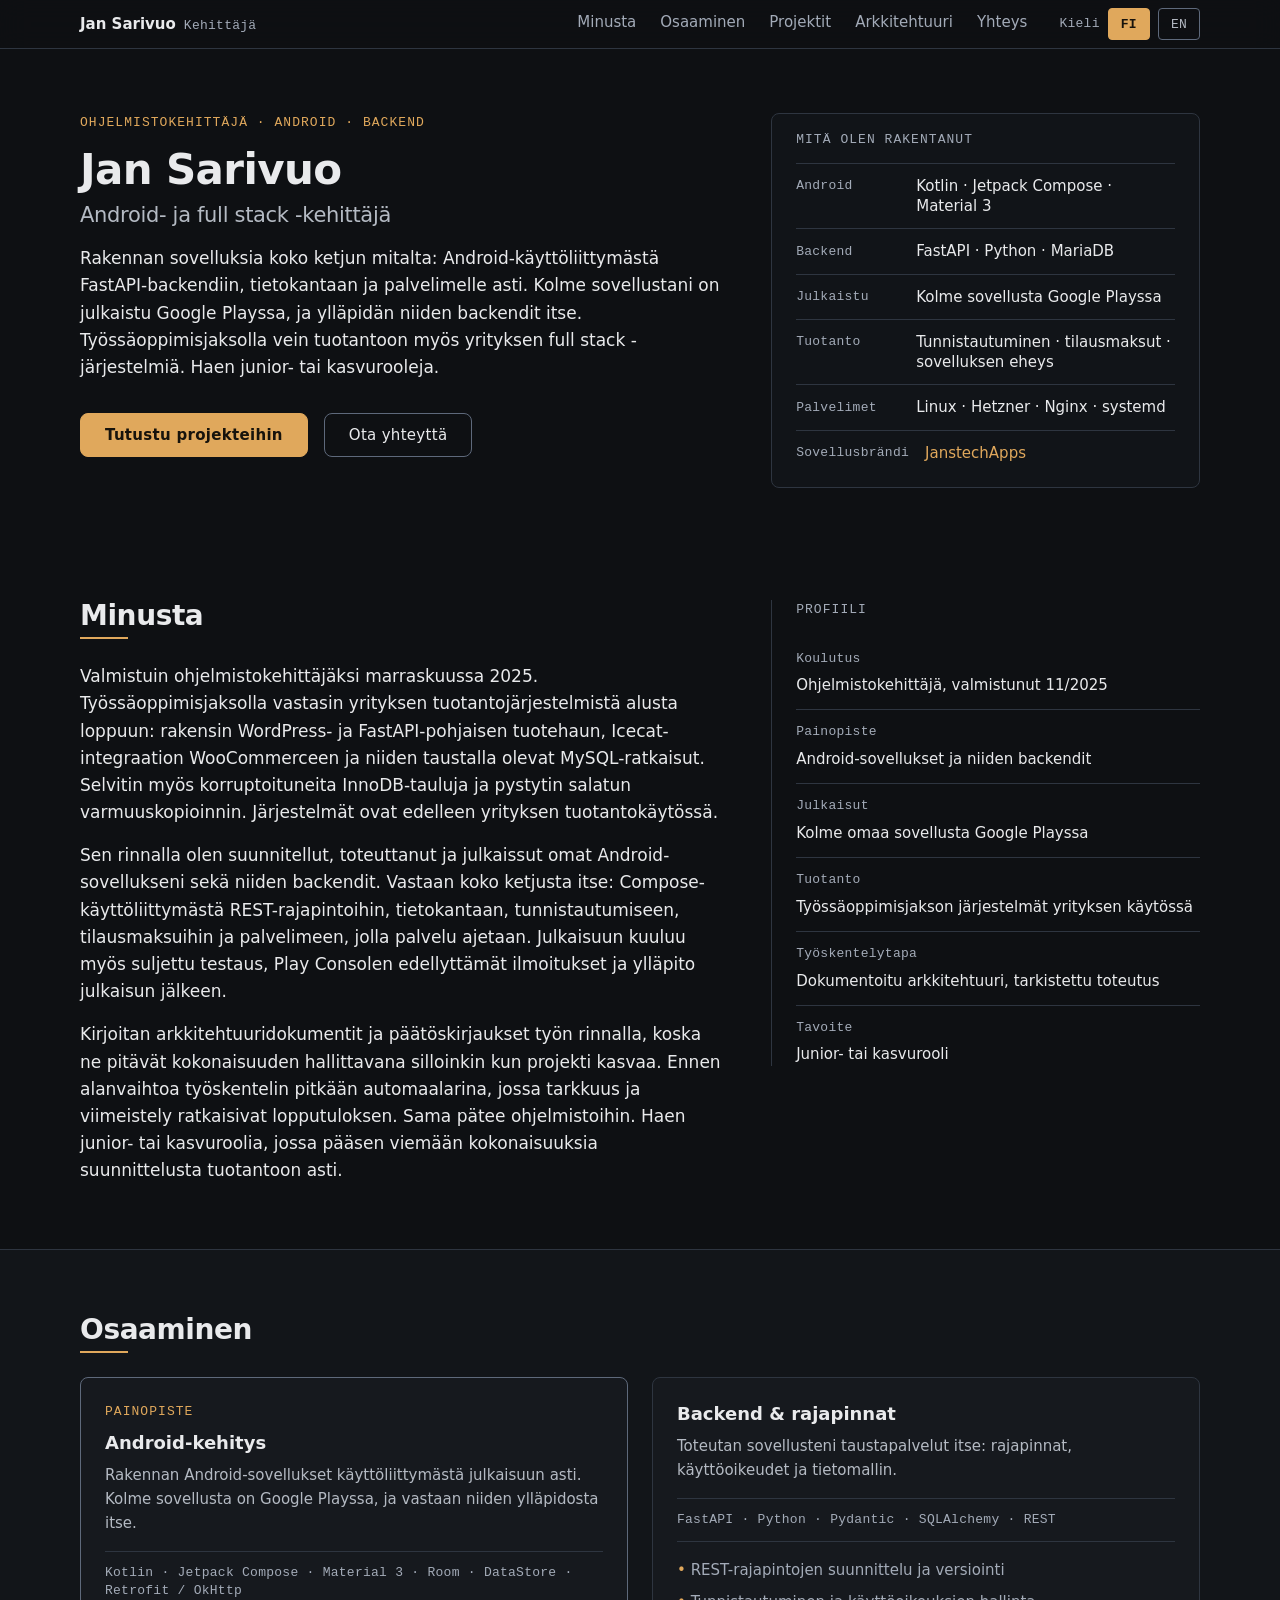
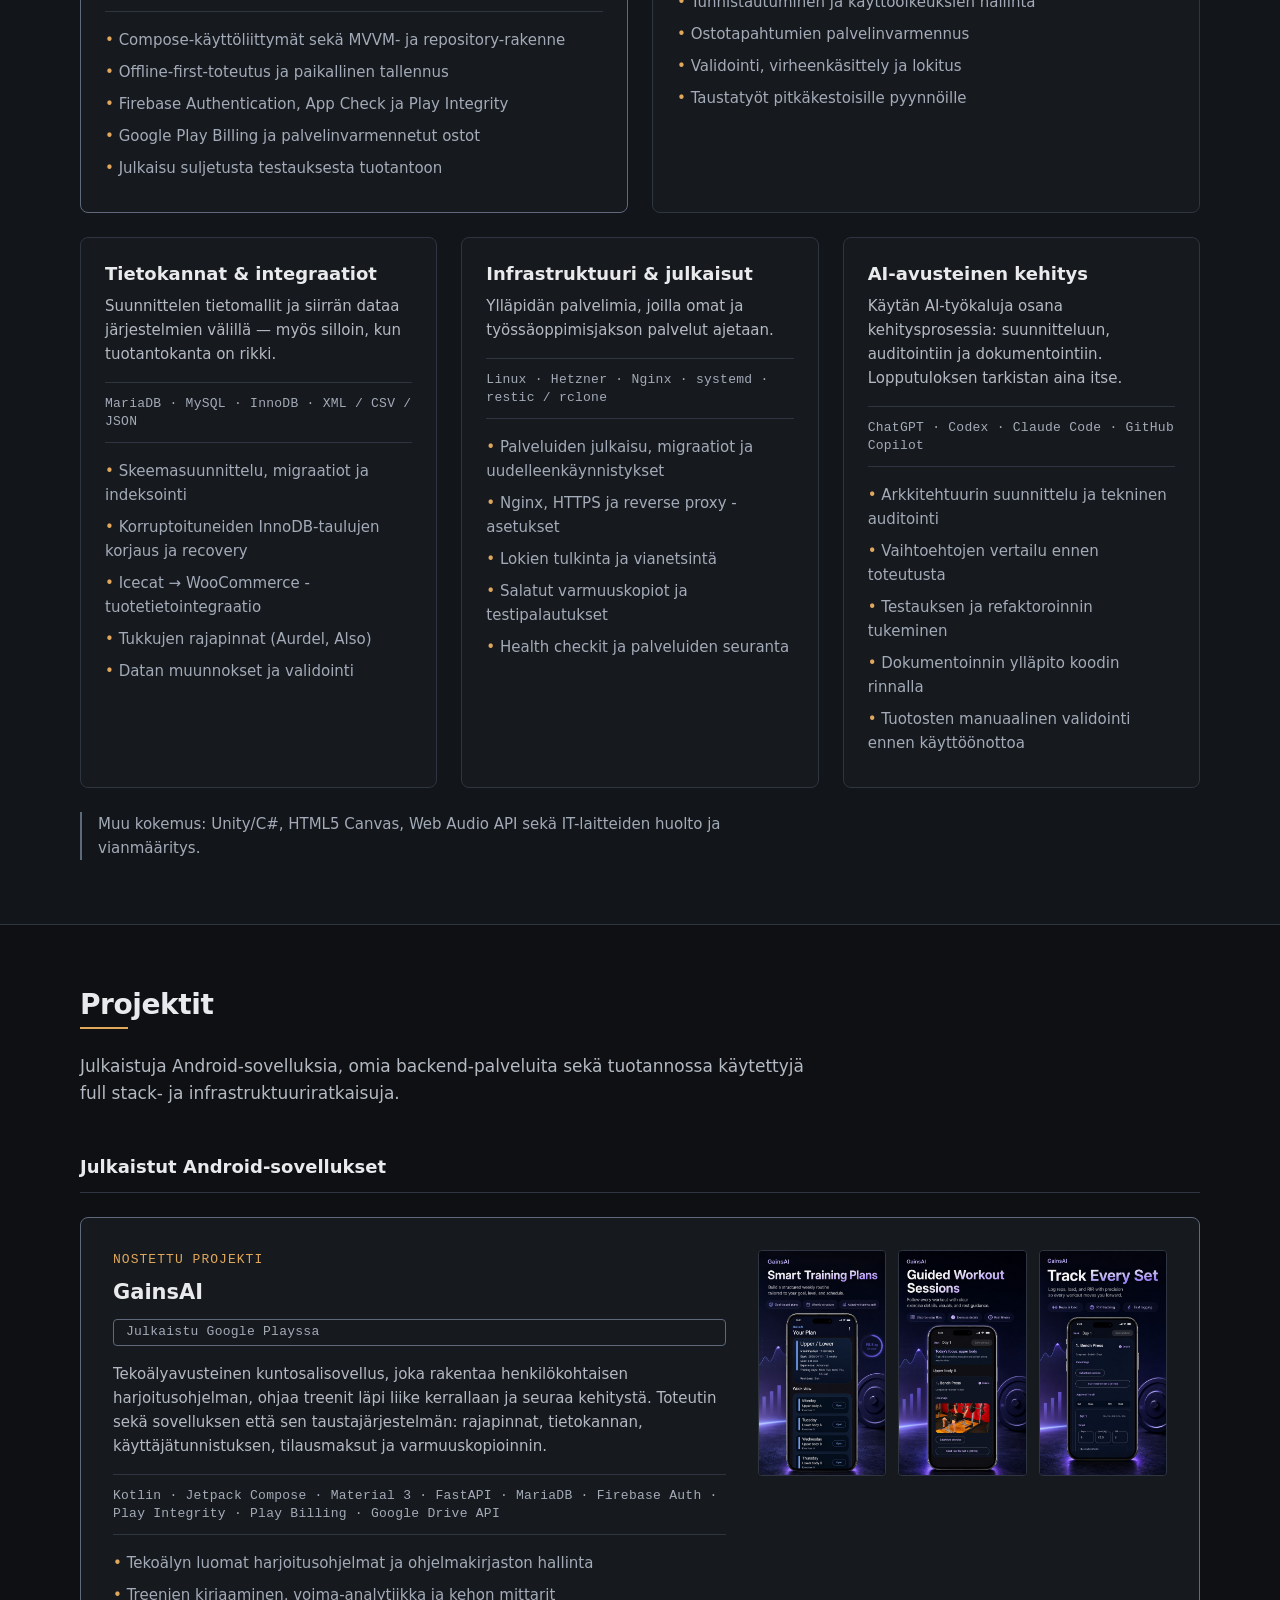
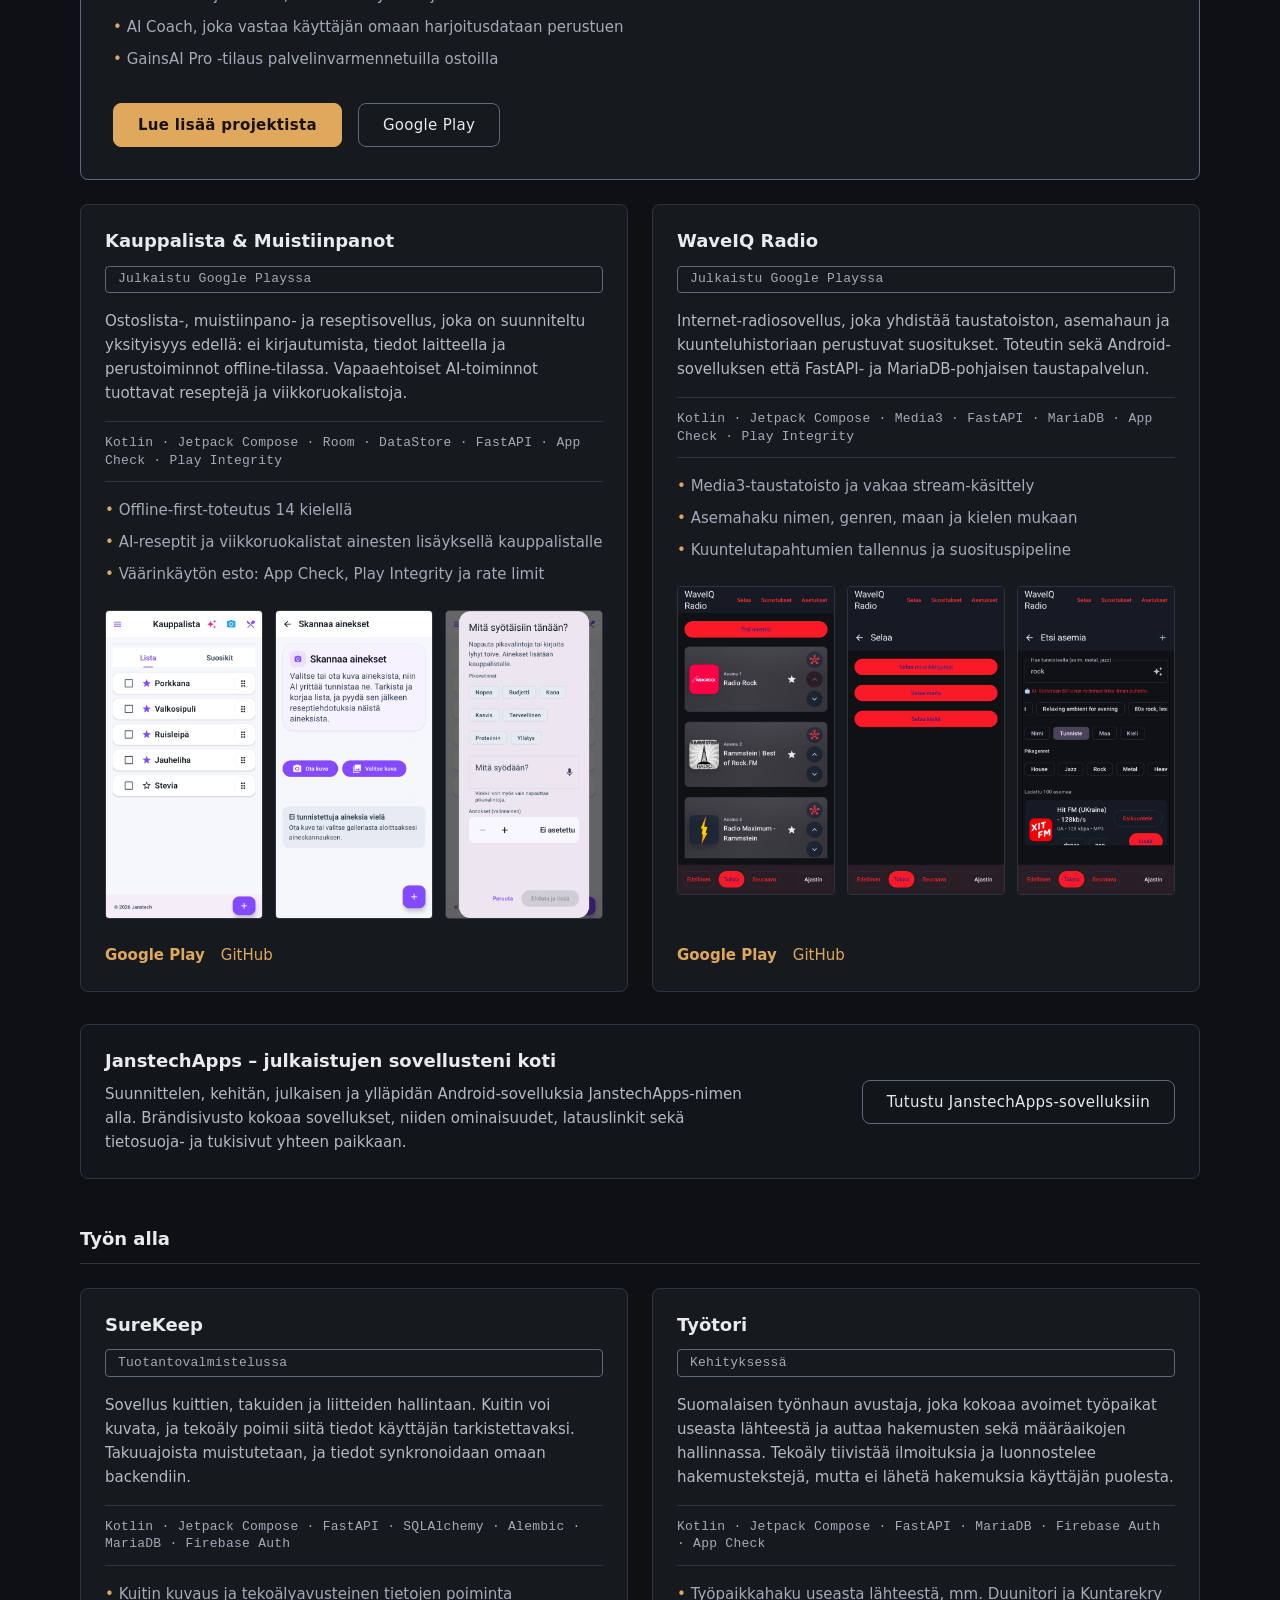
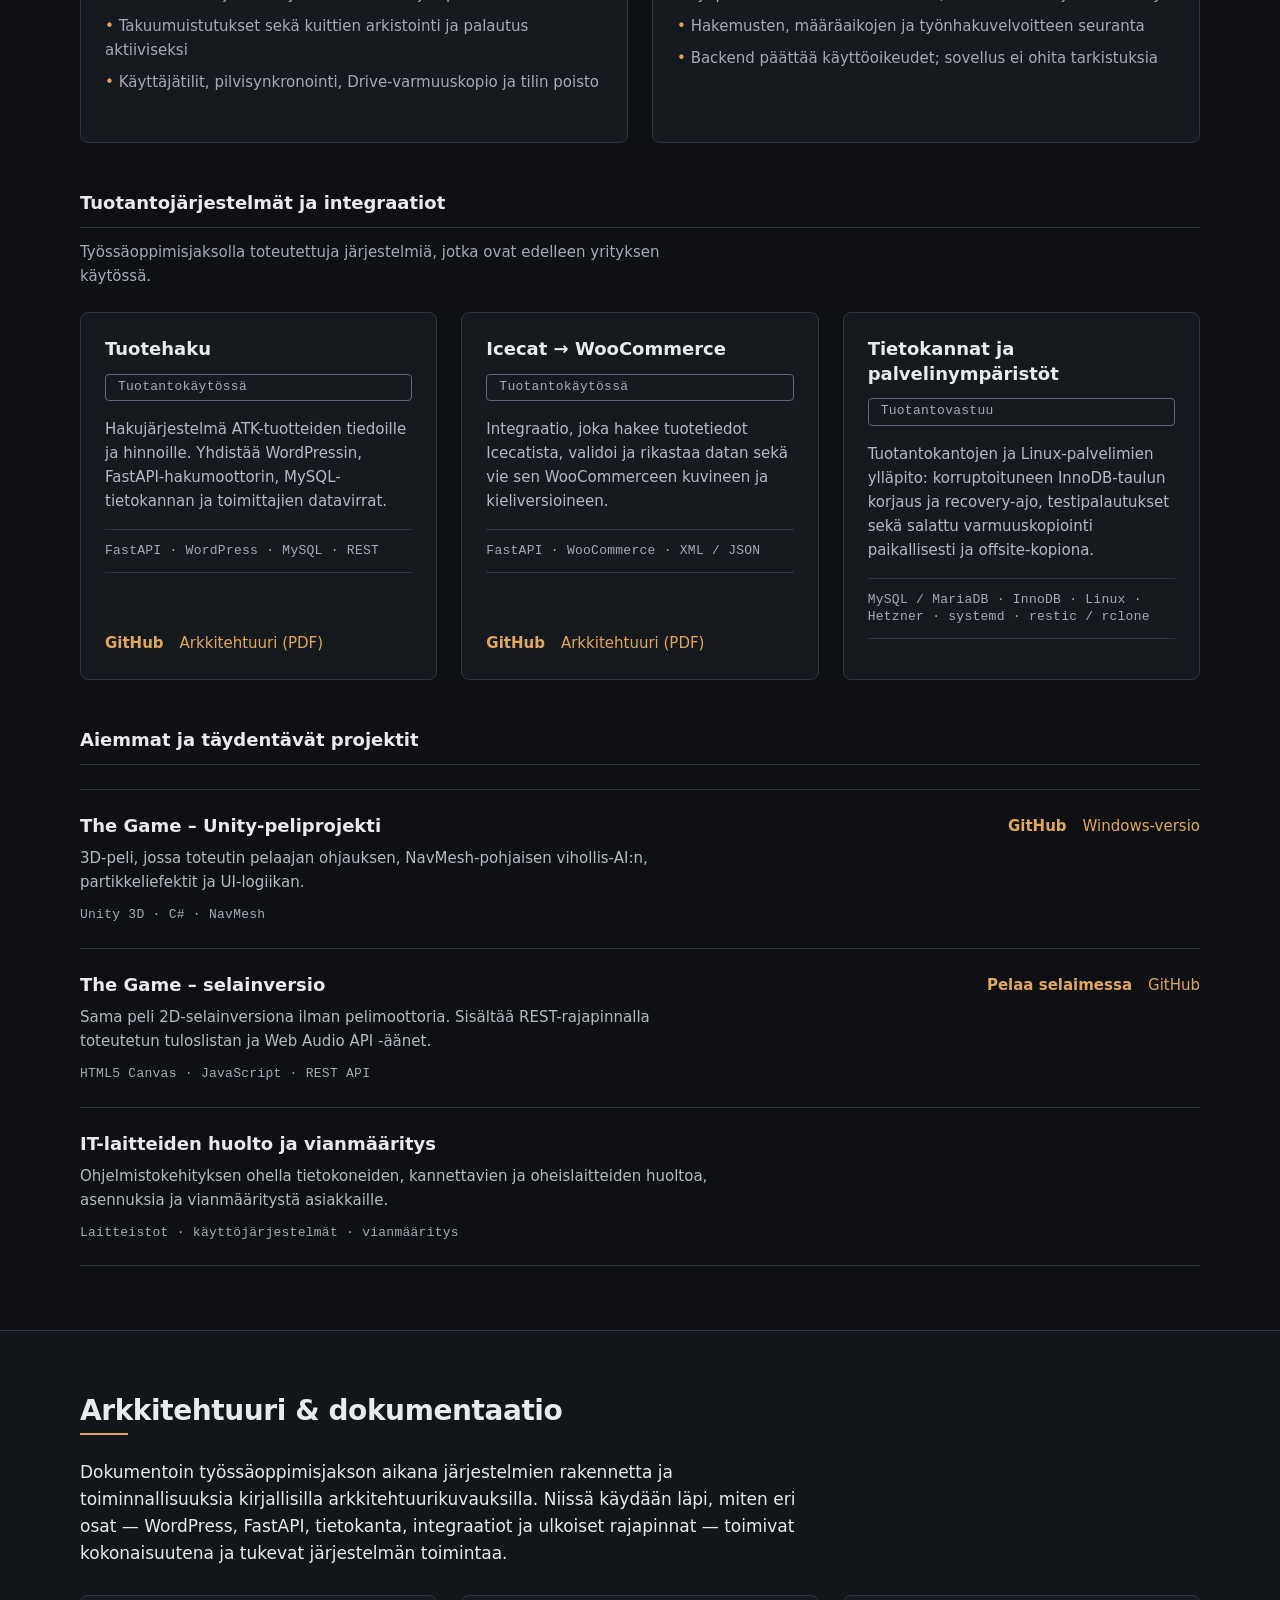
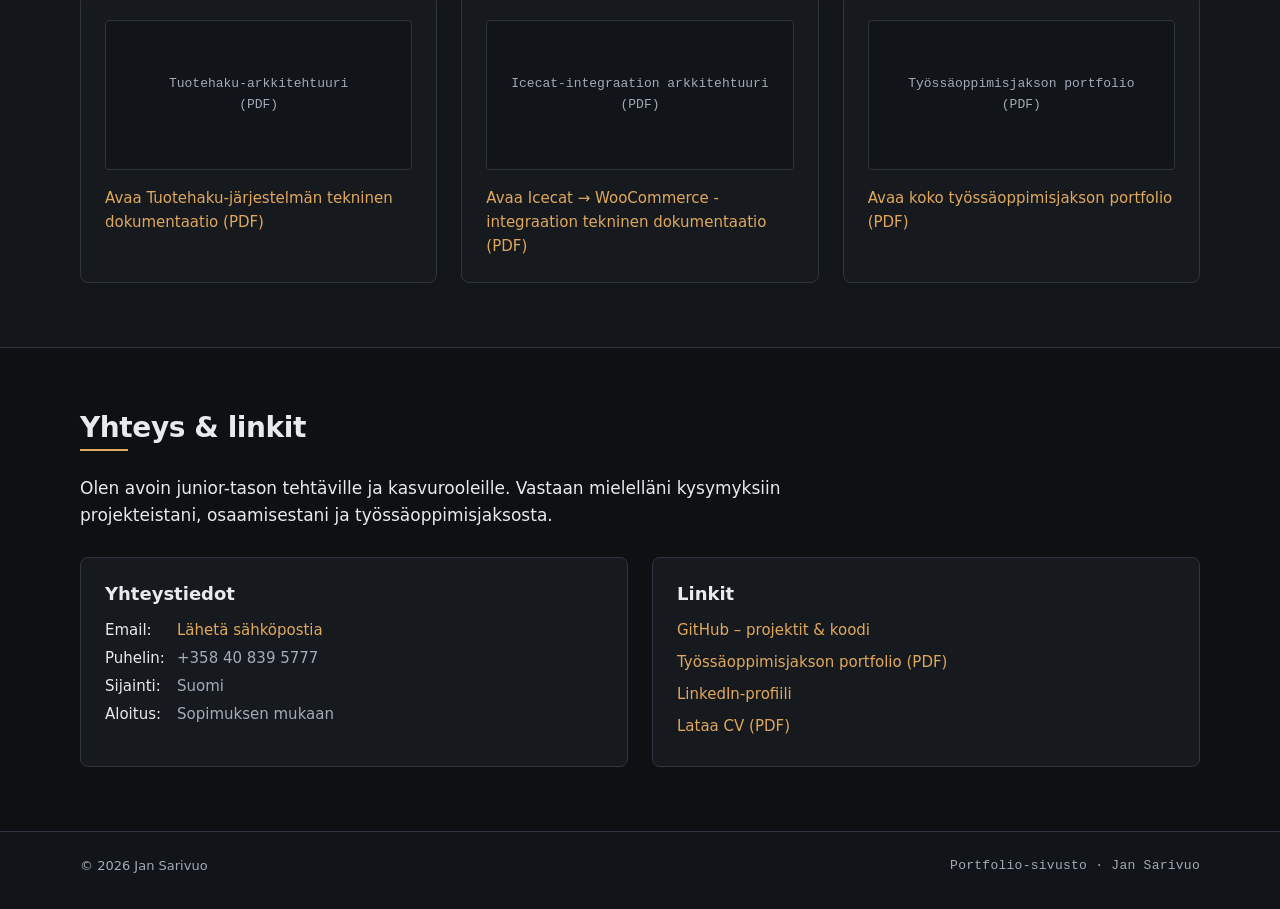
==== index.html @ e5aef28d "Group the projects section by release status and add a JanstechApps strip Phase 4 of the redesign pl" ====
<!DOCTYPE html>
<html lang="fi">
<head>
    <meta charset="UTF-8" />
    <title>Jan Sarivuo – Portfolio</title>
    <meta name="viewport" content="width=device-width, initial-scale=1" />

    <meta name="description" content="Jan Sarivuo – ohjelmistokehittäjä. Android-sovelluksia Kotlinilla ja Jetpack Composella, FastAPI- ja MariaDB-backendejä, integraatioita sekä Linux-tuotantoympäristöjen ylläpitoa. Kolme sovellusta julkaistu Google Playssa.">
    <meta name="robots" content="index,follow" />

    <link rel="canonical" href="https://janstech.github.io/">

    <meta property="og:title" content="Jan Sarivuo – Portfolio">
    <meta property="og:description" content="Ohjelmistokehittäjä, joka rakentaa sovellukset kokonaisuutena: Android-käyttöliittymä, FastAPI-backend, tietokanta ja tuotantopalvelin. Kolme sovellusta julkaistu Google Playssa.">
    <meta property="og:type" content="website">
    <meta property="og:url" content="https://janstech.github.io/">
    <meta property="og:image" content="https://janstech.github.io/images/favicon.png">
    <meta property="og:locale" content="fi_FI">
    <meta property="og:locale:alternate" content="en_US">

    <meta name="twitter:card" content="summary">
    <meta name="twitter:title" content="Jan Sarivuo – Portfolio">
    <meta name="twitter:description" content="Ohjelmistokehittäjä: Android, FastAPI-backendit, tietokannat ja Linux-tuotantoympäristöt. Kolme sovellusta julkaistu Google Playssa.">
    <meta name="twitter:image" content="https://janstech.github.io/images/favicon.png">

    <link rel="stylesheet" href="css/style.css" />
    <link rel="icon" type="image/png" sizes="16x16" href="images/favicon-16x16.png">
    <link rel="icon" type="image/png" sizes="32x32" href="images/favicon-32x32.png">
    <link rel="icon" type="image/png" sizes="48x48" href="images/favicon-48x48.png">
    <link rel="apple-touch-icon" href="images/apple-touch-icon.png">
    <link rel="manifest" href="manifest.json">

</head>

<body>
<a class="skip-link" href="#main" data-i18n="skip_link">Siirry pääsisältöön</a>

<header class="site-header">
    <div class="container header-inner">
        <a class="logo" href="#top">
            <span class="logo-name">Jan Sarivuo</span>
            <span class="logo-role" data-i18n="logo_role">Kehittäjä</span>
        </a>

        <nav class="nav" data-i18n-aria="nav_aria" aria-label="Sivuston päänavigaatio">
            <a href="#about" data-i18n="nav_about">Minusta</a>
            <a href="#skills" data-i18n="nav_skills">Osaaminen</a>
            <a href="#projects" data-i18n="nav_projects">Projektit</a>
            <a href="#architecture" data-i18n="nav_architecture">Arkkitehtuuri</a>
            <a href="#contact" data-i18n="nav_contact">Yhteys</a>
        </nav>

        <div class="lang-switch">
            <span class="lang-label" data-i18n="lang_label">Kieli</span>
            <button id="btnFi" type="button">FI</button>
            <button id="btnEn" type="button">EN</button>
        </div>
    </div>
</header>

<main id="main" tabindex="-1">
    <section class="hero" id="top">
        <div class="container hero-inner">
            <div class="hero-main">
                <p class="hero-label" data-i18n="hero_label">Ohjelmistokehittäjä · Android · Backend</p>
                <h1>Jan Sarivuo</h1>
                <h2 class="hero-subtitle" data-i18n="hero_subtitle">Android- ja full stack -kehittäjä</h2>
                <p class="hero-text" data-i18n="hero_text">
                    Rakennan sovelluksia koko ketjun mitalta: Android-käyttöliittymästä FastAPI-backendiin, tietokantaan ja palvelimelle asti. Kolme sovellustani on julkaistu Google Playssa, ja ylläpidän niiden backendit itse. Työssäoppimisjaksolla vein tuotantoon myös yrityksen full stack -järjestelmiä. Haen junior- tai kasvurooleja.
                </p>
                <div class="hero-actions">
                    <a href="#projects" class="btn-primary" data-i18n="hero_cta_projects">Tutustu projekteihin</a>
                    <a href="#contact" class="btn-ghost" data-i18n="hero_cta_contact">Ota yhteyttä</a>
                </div>
            </div>
            <aside class="spec" data-i18n-aria="spec_aria" aria-label="Yhteenveto osaamisesta">
                <p class="spec-title" data-i18n="spec_title">Mitä olen rakentanut</p>
                <dl class="spec-list">
                    <div class="spec-row">
                        <dt data-i18n="spec_android_label">Android</dt>
                        <dd data-i18n="spec_android_value">Kotlin · Jetpack Compose · Material 3</dd>
                    </div>
                    <div class="spec-row">
                        <dt data-i18n="spec_backend_label">Backend</dt>
                        <dd data-i18n="spec_backend_value">FastAPI · Python · MariaDB</dd>
                    </div>
                    <div class="spec-row">
                        <dt data-i18n="spec_released_label">Julkaistu</dt>
                        <dd data-i18n="spec_released_value">Kolme sovellusta Google Playssa</dd>
                    </div>
                    <div class="spec-row">
                        <dt data-i18n="spec_production_label">Tuotanto</dt>
                        <dd data-i18n="spec_production_value">Tunnistautuminen · tilausmaksut · sovelluksen eheys</dd>
                    </div>
                    <div class="spec-row">
                        <dt data-i18n="spec_infra_label">Palvelimet</dt>
                        <dd data-i18n="spec_infra_value">Linux · Hetzner · Nginx · systemd</dd>
                    </div>
                    <div class="spec-row">
                        <dt data-i18n="spec_brand_label">Sovellusbrändi</dt>
                        <dd><a href="https://janstechapps.com/" target="_blank" rel="noopener noreferrer">JanstechApps</a></dd>
                    </div>
                </dl>
            </aside>
        </div>
    </section>

    <section id="about" class="section">
        <div class="container about-layout">
            <div class="about-main">
                <h2 class="section-title" data-i18n="about_title">Minusta</h2>
                <p data-i18n="about_p1">
                    Valmistuin ohjelmistokehittäjäksi marraskuussa 2025. Työssäoppimisjaksolla vastasin yrityksen tuotantojärjestelmistä alusta loppuun: rakensin WordPress- ja FastAPI-pohjaisen tuotehaun, Icecat-integraation WooCommerceen ja niiden taustalla olevat MySQL-ratkaisut. Selvitin myös korruptoituneita InnoDB-tauluja ja pystytin salatun varmuuskopioinnin. Järjestelmät ovat edelleen yrityksen tuotantokäytössä.
                </p>
                <p data-i18n="about_p2">
                    Sen rinnalla olen suunnitellut, toteuttanut ja julkaissut omat Android-sovellukseni sekä niiden backendit. Vastaan koko ketjusta itse: Compose-käyttöliittymästä REST-rajapintoihin, tietokantaan, tunnistautumiseen, tilausmaksuihin ja palvelimeen, jolla palvelu ajetaan. Julkaisuun kuuluu myös suljettu testaus, Play Consolen edellyttämät ilmoitukset ja ylläpito julkaisun jälkeen.
                </p>
                <p data-i18n="about_p3">
                    Kirjoitan arkkitehtuuridokumentit ja päätöskirjaukset työn rinnalla, koska ne pitävät kokonaisuuden hallittavana silloinkin kun projekti kasvaa. Ennen alanvaihtoa työskentelin pitkään automaalarina, jossa tarkkuus ja viimeistely ratkaisivat lopputuloksen. Sama pätee ohjelmistoihin. Haen junior- tai kasvuroolia, jossa pääsen viemään kokonaisuuksia suunnittelusta tuotantoon asti.
                </p>
            </div>

            <aside class="profile-facts" data-i18n-aria="profile_aria" aria-label="Ammatillinen profiili">
                <p class="profile-facts-title" data-i18n="profile_title">Profiili</p>
                <dl>
                    <div class="profile-row">
                        <dt data-i18n="prof_edu_label">Koulutus</dt>
                        <dd data-i18n="prof_edu_value">Ohjelmistokehittäjä, valmistunut 11/2025</dd>
                    </div>
                    <div class="profile-row">
                        <dt data-i18n="prof_focus_label">Painopiste</dt>
                        <dd data-i18n="prof_focus_value">Android-sovellukset ja niiden backendit</dd>
                    </div>
                    <div class="profile-row">
                        <dt data-i18n="prof_releases_label">Julkaisut</dt>
                        <dd data-i18n="prof_releases_value">Kolme omaa sovellusta Google Playssa</dd>
                    </div>
                    <div class="profile-row">
                        <dt data-i18n="prof_production_label">Tuotanto</dt>
                        <dd data-i18n="prof_production_value">Työssäoppimisjakson järjestelmät yrityksen käytössä</dd>
                    </div>
                    <div class="profile-row">
                        <dt data-i18n="prof_style_label">Työskentelytapa</dt>
                        <dd data-i18n="prof_style_value">Dokumentoitu arkkitehtuuri, tarkistettu toteutus</dd>
                    </div>
                    <div class="profile-row">
                        <dt data-i18n="prof_goal_label">Tavoite</dt>
                        <dd data-i18n="prof_goal_value">Junior- tai kasvurooli</dd>
                    </div>
                </dl>
            </aside>
        </div>
    </section>

    <section id="skills" class="section section-alt">
        <div class="container">
            <h2 class="section-title" data-i18n="skills_title">Osaaminen</h2>

            <div class="capability-grid">
                <article class="capability capability--primary">
                    <p class="capability-eyebrow" data-i18n="cap_android_eyebrow">Painopiste</p>
                    <h3 data-i18n="cap_android_title">Android-kehitys</h3>
                    <p class="capability-summary" data-i18n="cap_android_summary">Rakennan Android-sovellukset käyttöliittymästä julkaisuun asti. Kolme sovellusta on Google Playssa, ja vastaan niiden ylläpidosta itse.</p>
                    <p class="capability-tech" data-i18n="cap_android_tech">Kotlin · Jetpack Compose · Material 3 · Room · DataStore · Retrofit / OkHttp</p>
                    <ul>
                        <li data-i18n="cap_android_1">Compose-käyttöliittymät sekä MVVM- ja repository-rakenne</li>
                        <li data-i18n="cap_android_2">Offline-first-toteutus ja paikallinen tallennus</li>
                        <li data-i18n="cap_android_3">Firebase Authentication, App Check ja Play Integrity</li>
                        <li data-i18n="cap_android_4">Google Play Billing ja palvelinvarmennetut ostot</li>
                        <li data-i18n="cap_android_5">Julkaisu suljetusta testauksesta tuotantoon</li>
                    </ul>
                </article>

                <article class="capability capability--wide">
                    <h3 data-i18n="cap_backend_title">Backend &amp; rajapinnat</h3>
                    <p class="capability-summary" data-i18n="cap_backend_summary">Toteutan sovellusteni taustapalvelut itse: rajapinnat, käyttöoikeudet ja tietomallin.</p>
                    <p class="capability-tech" data-i18n="cap_backend_tech">FastAPI · Python · Pydantic · SQLAlchemy · REST</p>
                    <ul>
                        <li data-i18n="cap_backend_1">REST-rajapintojen suunnittelu ja versiointi</li>
                        <li data-i18n="cap_backend_2">Tunnistautuminen ja käyttöoikeuksien hallinta</li>
                        <li data-i18n="cap_backend_3">Ostotapahtumien palvelinvarmennus</li>
                        <li data-i18n="cap_backend_4">Validointi, virheenkäsittely ja lokitus</li>
                        <li data-i18n="cap_backend_5">Taustatyöt pitkäkestoisille pyynnöille</li>
                    </ul>
                </article>

                <article class="capability">
                    <h3 data-i18n="cap_data_title">Tietokannat &amp; integraatiot</h3>
                    <p class="capability-summary" data-i18n="cap_data_summary">Suunnittelen tietomallit ja siirrän dataa järjestelmien välillä — myös silloin, kun tuotantokanta on rikki.</p>
                    <p class="capability-tech" data-i18n="cap_data_tech">MariaDB · MySQL · InnoDB · XML / CSV / JSON</p>
                    <ul>
                        <li data-i18n="cap_data_1">Skeemasuunnittelu, migraatiot ja indeksointi</li>
                        <li data-i18n="cap_data_2">Korruptoituneiden InnoDB-taulujen korjaus ja recovery</li>
                        <li data-i18n="cap_data_3">Icecat → WooCommerce -tuotetietointegraatio</li>
                        <li data-i18n="cap_data_4">Tukkujen rajapinnat (Aurdel, Also)</li>
                        <li data-i18n="cap_data_5">Datan muunnokset ja validointi</li>
                    </ul>
                </article>

                <article class="capability">
                    <h3 data-i18n="cap_infra_title">Infrastruktuuri &amp; julkaisut</h3>
                    <p class="capability-summary" data-i18n="cap_infra_summary">Ylläpidän palvelimia, joilla omat ja työssäoppimisjakson palvelut ajetaan.</p>
                    <p class="capability-tech" data-i18n="cap_infra_tech">Linux · Hetzner · Nginx · systemd · restic / rclone</p>
                    <ul>
                        <li data-i18n="cap_infra_1">Palveluiden julkaisu, migraatiot ja uudelleenkäynnistykset</li>
                        <li data-i18n="cap_infra_2">Nginx, HTTPS ja reverse proxy -asetukset</li>
                        <li data-i18n="cap_infra_3">Lokien tulkinta ja vianetsintä</li>
                        <li data-i18n="cap_infra_4">Salatut varmuuskopiot ja testipalautukset</li>
                        <li data-i18n="cap_infra_5">Health checkit ja palveluiden seuranta</li>
                    </ul>
                </article>

                <article class="capability">
                    <h3 data-i18n="cap_ai_title">AI-avusteinen kehitys</h3>
                    <p class="capability-summary" data-i18n="cap_ai_summary">Käytän AI-työkaluja osana kehitysprosessia: suunnitteluun, auditointiin ja dokumentointiin. Lopputuloksen tarkistan aina itse.</p>
                    <p class="capability-tech" data-i18n="cap_ai_tech">ChatGPT · Codex · Claude Code · GitHub Copilot</p>
                    <ul>
                        <li data-i18n="cap_ai_1">Arkkitehtuurin suunnittelu ja tekninen auditointi</li>
                        <li data-i18n="cap_ai_2">Vaihtoehtojen vertailu ennen toteutusta</li>
                        <li data-i18n="cap_ai_3">Testauksen ja refaktoroinnin tukeminen</li>
                        <li data-i18n="cap_ai_4">Dokumentoinnin ylläpito koodin rinnalla</li>
                        <li data-i18n="cap_ai_5">Tuotosten manuaalinen validointi ennen käyttöönottoa</li>
                    </ul>
                </article>
            </div>

            <p class="additional-experience" data-i18n="skills_additional">
                Muu kokemus: Unity/C#, HTML5 Canvas, Web Audio API sekä IT-laitteiden huolto ja vianmääritys.
            </p>
        </div>
    </section>

    <section id="projects" class="section">
        <div class="container">
            <h2 class="section-title" data-i18n="projects_title">Projektit</h2>
            <p class="section-intro" data-i18n="projects_intro">
                Julkaistuja Android-sovelluksia, omia backend-palveluita sekä tuotannossa käytettyjä full stack- ja infrastruktuuriratkaisuja.
</p>

            <section class="project-group" aria-labelledby="group-published">
                <h3 class="project-group-heading" id="group-published" data-i18n="group_published">Julkaistut Android-sovellukset</h3>

                <article class="project-feature">
                    <div class="project-feature-content">
                        <p class="project-eyebrow" data-i18n="feature_label">Nostettu projekti</p>
                        <h4 data-i18n="proj_gains_title">GainsAI</h4>
                        <p class="project-status" data-i18n="status_published">Julkaistu Google Playssa</p>
                        <p class="project-lead" data-i18n="proj_gains_desc">
                            Tekoälyavusteinen kuntosalisovellus, joka rakentaa henkilökohtaisen harjoitusohjelman, ohjaa treenit läpi liike kerrallaan ja seuraa kehitystä. Toteutin sekä sovelluksen että sen taustajärjestelmän: rajapinnat, tietokannan, käyttäjätunnistuksen, tilausmaksut ja varmuuskopioinnin.
</p>
                        <p class="project-tech" data-i18n="proj_gains_meta">
                            Kotlin · Jetpack Compose · Material 3 · FastAPI · MariaDB · Firebase Auth · Play Integrity · Play Billing · Google Drive API
</p>
                        <ul class="project-evidence">
                            <li data-i18n="proj_gains_1">Tekoälyn luomat harjoitusohjelmat ja ohjelmakirjaston hallinta</li>
                            <li data-i18n="proj_gains_2">Treenien kirjaaminen, voima-analytiikka ja kehon mittarit</li>
                            <li data-i18n="proj_gains_3">AI Coach, joka vastaa käyttäjän omaan harjoitusdataan perustuen</li>
                            <li data-i18n="proj_gains_4">GainsAI Pro -tilaus palvelinvarmennetuilla ostoilla</li>
                        </ul>
                        <div class="project-actions">
                            <a class="btn-primary" href="gainsai/" data-i18n="proj_gains_link_page">Lue lisää projektista</a>
                            <a class="btn-ghost" href="https://play.google.com/store/apps/details?id=com.janstech.gainsai" target="_blank" rel="noopener noreferrer" data-i18n="proj_gains_link_play">Google Play</a>
                        </div>
                    </div>
                    <div class="project-feature-media">
                        <div class="project-shots">
                            <a href="images/ga_1.jpeg" target="_blank" rel="noopener noreferrer">
                                <img src="images/ga_1.jpeg" width="941" height="1672" loading="lazy" decoding="async"
                                     data-i18n-alt="proj_gains_img1_alt" alt="GainsAI – viikko-ohjelman näkymä, jossa näkyvät split, ohjelman kesto ja treenipäivät" />
                            </a>
                            <a href="images/ga_2.jpeg" target="_blank" rel="noopener noreferrer">
                                <img src="images/ga_2.jpeg" width="941" height="1672" loading="lazy" decoding="async"
                                     data-i18n-alt="proj_gains_img2_alt" alt="GainsAI – ohjatun treenin näkymä, jossa näkyvät liikkeen tiedot ja lepoajastin" />
                            </a>
                            <a href="images/ga_3.jpeg" target="_blank" rel="noopener noreferrer">
                                <img src="images/ga_3.jpeg" width="941" height="1672" loading="lazy" decoding="async"
                                     data-i18n-alt="proj_gains_img3_alt" alt="GainsAI – sarjojen kirjaamisen näkymä, jossa syötetään toistot, paino ja RIR" />
                            </a>
                        </div>
                    </div>
                </article>

                <div class="app-grid">
                    <article class="project-app">
                        <h4 data-i18n="proj_shop_title">Kauppalista &amp; Muistiinpanot</h4>
                        <p class="project-status" data-i18n="status_published">Julkaistu Google Playssa</p>
                        <p class="project-lead" data-i18n="proj_shop_desc">Ostoslista-, muistiinpano- ja reseptisovellus, joka on suunniteltu yksityisyys edellä: ei kirjautumista, tiedot laitteella ja perustoiminnot offline-tilassa. Vapaaehtoiset AI-toiminnot tuottavat reseptejä ja viikkoruokalistoja.</p>
                        <p class="project-tech" data-i18n="proj_shop_meta">Kotlin · Jetpack Compose · Room · DataStore · FastAPI · App Check · Play Integrity</p>
                        <ul class="project-evidence">
                            <li data-i18n="proj_shop_1">Offline-first-toteutus 14 kielellä</li>
                            <li data-i18n="proj_shop_2">AI-reseptit ja viikkoruokalistat ainesten lisäyksellä kauppalistalle</li>
                            <li data-i18n="proj_shop_3">Väärinkäytön esto: App Check, Play Integrity ja rate limit</li>
                        </ul>
                        <div class="project-shots">
                            <a href="images/kl_1.jpeg" target="_blank" rel="noopener noreferrer">
                                <img src="images/kl_1.jpeg" width="1040" height="2048" loading="lazy" decoding="async"
                                     data-i18n-alt="proj_shop_img1_alt" alt="Kauppalista &amp; Muistiinpanot – ostoslistanäkymä" />
                            </a>
                            <a href="images/kl_2.jpeg" target="_blank" rel="noopener noreferrer">
                                <img src="images/kl_2.jpeg" width="1040" height="2048" loading="lazy" decoding="async"
                                     data-i18n-alt="proj_shop_img2_alt" alt="Kauppalista &amp; Muistiinpanot – ainesten skannaus" />
                            </a>
                            <a href="images/kl_3.jpeg" target="_blank" rel="noopener noreferrer">
                                <img src="images/kl_3.jpeg" width="1040" height="2048" loading="lazy" decoding="async"
                                     data-i18n-alt="proj_shop_img3_alt" alt="Kauppalista &amp; Muistiinpanot – reseptinäkymä" />
                            </a>
                        </div>
                        <div class="project-actions">
                            <a class="link-primary" href="https://play.google.com/store/apps/details?id=com.janstech.kauppalista" target="_blank" rel="noopener noreferrer" data-i18n="proj_shop_link_play">Google Play</a>
                            <a href="https://github.com/janstech/shoppinglist-portfolio" target="_blank" rel="noopener noreferrer" data-i18n="proj_shop_link_git">GitHub</a>
                        </div>
                    </article>

                    <article class="project-app">
                        <h4 data-i18n="proj_wave_title">WaveIQ Radio</h4>
                        <p class="project-status" data-i18n="status_published">Julkaistu Google Playssa</p>
                        <p class="project-lead" data-i18n="proj_wave_desc">Internet-radiosovellus, joka yhdistää taustatoiston, asemahaun ja kuunteluhistoriaan perustuvat suositukset. Toteutin sekä Android-sovelluksen että FastAPI- ja MariaDB-pohjaisen taustapalvelun.</p>
                        <p class="project-tech" data-i18n="proj_wave_meta">Kotlin · Jetpack Compose · Media3 · FastAPI · MariaDB · App Check · Play Integrity</p>
                        <ul class="project-evidence">
                            <li data-i18n="proj_wave_1">Media3-taustatoisto ja vakaa stream-käsittely</li>
                            <li data-i18n="proj_wave_2">Asemahaku nimen, genren, maan ja kielen mukaan</li>
                            <li data-i18n="proj_wave_3">Kuuntelutapahtumien tallennus ja suosituspipeline</li>
                        </ul>
                        <div class="project-shots">
                            <a href="images/iq_1.jpeg" target="_blank" rel="noopener noreferrer">
                                <img src="images/iq_1.jpeg" width="1040" height="2048" loading="lazy" decoding="async"
                                     data-i18n-alt="proj_wave_img1_alt" alt="WaveIQ Radio – asemalistaus ja soitin" />
                            </a>
                            <a href="images/iq_2.jpeg" target="_blank" rel="noopener noreferrer">
                                <img src="images/iq_2.jpeg" width="1040" height="2048" loading="lazy" decoding="async"
                                     data-i18n-alt="proj_wave_img2_alt" alt="WaveIQ Radio – asemien selausnäkymä" />
                            </a>
                            <a href="images/iq_3.jpeg" target="_blank" rel="noopener noreferrer">
                                <img src="images/iq_3.jpeg" width="1040" height="2048" loading="lazy" decoding="async"
                                     data-i18n-alt="proj_wave_img3_alt" alt="WaveIQ Radio – asemahaku suodattimilla" />
                            </a>
                        </div>
                        <div class="project-actions">
                            <a class="link-primary" href="https://play.google.com/store/apps/details?id=com.janstech.radioplayer" target="_blank" rel="noopener noreferrer" data-i18n="proj_wave_link_play">Google Play</a>
                            <a href="https://github.com/janstech" target="_blank" rel="noopener noreferrer" data-i18n="proj_wave_link_git">GitHub</a>
                        </div>
                    </article>
                </div>
            </section>

            <aside class="brand-strip" data-i18n-aria="brand_aria" aria-label="JanstechApps-brändisivusto">
                <div class="brand-strip-text">
                    <h3 class="brand-strip-title" data-i18n="brand_title">JanstechApps – julkaistujen sovellusteni koti</h3>
                    <p data-i18n="brand_text">Suunnittelen, kehitän, julkaisen ja ylläpidän Android-sovelluksia JanstechApps-nimen alla. Brändisivusto kokoaa sovellukset, niiden ominaisuudet, latauslinkit sekä tietosuoja- ja tukisivut yhteen paikkaan.</p>
                </div>
                <a class="btn-ghost" href="https://janstechapps.com/" target="_blank" rel="noopener noreferrer" data-i18n="brand_cta">Tutustu JanstechApps-sovelluksiin</a>
            </aside>

            <section class="project-group" aria-labelledby="group-building">
                <h3 class="project-group-heading" id="group-building" data-i18n="group_building">Työn alla</h3>

                <div class="app-grid">
                    <article class="project-app">
                        <h4 data-i18n="proj_surekeep_title">SureKeep</h4>
                        <p class="project-status" data-i18n="status_preparing">Tuotantovalmistelussa</p>
                        <p class="project-lead" data-i18n="proj_surekeep_desc">Sovellus kuittien, takuiden ja liitteiden hallintaan. Kuitin voi kuvata, ja tekoäly poimii siitä tiedot käyttäjän tarkistettavaksi. Takuuajoista muistutetaan, ja tiedot synkronoidaan omaan backendiin.</p>
                        <p class="project-tech" data-i18n="proj_surekeep_meta">Kotlin · Jetpack Compose · FastAPI · SQLAlchemy · Alembic · MariaDB · Firebase Auth</p>
                        <ul class="project-evidence">
                            <li data-i18n="proj_surekeep_1">Kuitin kuvaus ja tekoälyavusteinen tietojen poiminta</li>
                            <li data-i18n="proj_surekeep_2">Takuumuistutukset sekä kuittien arkistointi ja palautus aktiiviseksi</li>
                            <li data-i18n="proj_surekeep_3">Käyttäjätilit, pilvisynkronointi, Drive-varmuuskopio ja tilin poisto</li>
                        </ul>
                    </article>

                    <article class="project-app">
                        <h4 data-i18n="proj_tyotori_title">Työtori</h4>
                        <p class="project-status" data-i18n="status_development">Kehityksessä</p>
                        <p class="project-lead" data-i18n="proj_tyotori_desc">Suomalaisen työnhaun avustaja, joka kokoaa avoimet työpaikat useasta lähteestä ja auttaa hakemusten sekä määräaikojen hallinnassa. Tekoäly tiivistää ilmoituksia ja luonnostelee hakemustekstejä, mutta ei lähetä hakemuksia käyttäjän puolesta.</p>
                        <p class="project-tech" data-i18n="proj_tyotori_meta">Kotlin · Jetpack Compose · FastAPI · MariaDB · Firebase Auth · App Check</p>
                        <ul class="project-evidence">
                            <li data-i18n="proj_tyotori_1">Työpaikkahaku useasta lähteestä, mm. Duunitori ja Kuntarekry</li>
                            <li data-i18n="proj_tyotori_2">Hakemusten, määräaikojen ja työnhakuvelvoitteen seuranta</li>
                            <li data-i18n="proj_tyotori_3">Backend päättää käyttöoikeudet; sovellus ei ohita tarkistuksia</li>
                        </ul>
                    </article>
                </div>
            </section>

            <section class="project-group" aria-labelledby="group-systems">
                <h3 class="project-group-heading" id="group-systems" data-i18n="group_systems">Tuotantojärjestelmät ja integraatiot</h3>
                <p class="group-note" data-i18n="group_systems_note">Työssäoppimisjaksolla toteutettuja järjestelmiä, jotka ovat edelleen yrityksen käytössä.</p>

                <div class="case-grid">
                    <article class="case-card">
                        <h4 data-i18n="case_search_title">Tuotehaku</h4>
                        <p class="project-status" data-i18n="status_production">Tuotantokäytössä</p>
                        <p data-i18n="case_search_desc">Hakujärjestelmä ATK-tuotteiden tiedoille ja hinnoille. Yhdistää WordPressin, FastAPI-hakumoottorin, MySQL-tietokannan ja toimittajien datavirrat.</p>
                        <p class="project-tech" data-i18n="case_search_tech">FastAPI · WordPress · MySQL · REST</p>
                        <div class="project-actions">
                            <a class="link-primary" href="https://github.com/janstech/tuotehaku-showcase" target="_blank" rel="noopener noreferrer" data-i18n="case_search_link_git">GitHub</a>
                            <a href="documents/Tuotehaku-arkkitehtuuri.pdf" target="_blank" rel="noopener noreferrer" data-i18n="case_search_link_doc">Arkkitehtuuri (PDF)</a>
                        </div>
                    </article>

                    <article class="case-card">
                        <h4 data-i18n="case_icecat_title">Icecat &rarr; WooCommerce</h4>
                        <p class="project-status" data-i18n="status_production">Tuotantokäytössä</p>
                        <p data-i18n="case_icecat_desc">Integraatio, joka hakee tuotetiedot Icecatista, validoi ja rikastaa datan sekä vie sen WooCommerceen kuvineen ja kieliversioineen.</p>
                        <p class="project-tech" data-i18n="case_icecat_tech">FastAPI · WooCommerce · XML / JSON</p>
                        <div class="project-actions">
                            <a class="link-primary" href="https://github.com/janstech/icecat-woocommerce-integration" target="_blank" rel="noopener noreferrer" data-i18n="case_icecat_link_git">GitHub</a>
                            <a href="documents/icecat_arkkitehtuuri.pdf" target="_blank" rel="noopener noreferrer" data-i18n="case_icecat_link_doc">Arkkitehtuuri (PDF)</a>
                        </div>
                    </article>

                    <article class="case-card">
                        <h4 data-i18n="case_infra_title">Tietokannat ja palvelinympäristöt</h4>
                        <p class="project-status" data-i18n="status_responsibility">Tuotantovastuu</p>
                        <p data-i18n="case_infra_desc">Tuotantokantojen ja Linux-palvelimien ylläpito: korruptoituneen InnoDB-taulun korjaus ja recovery-ajo, testipalautukset sekä salattu varmuuskopiointi paikallisesti ja offsite-kopiona.</p>
                        <p class="project-tech" data-i18n="case_infra_tech">MySQL / MariaDB · InnoDB · Linux · Hetzner · systemd · restic / rclone</p>
                    </article>
                </div>
            </section>

            <section class="project-group" aria-labelledby="group-earlier">
                <h3 class="project-group-heading" id="group-earlier" data-i18n="group_earlier">Aiemmat ja täydentävät projektit</h3>

                <ul class="compact-project-list">
                    <li class="compact-project">
                        <div class="compact-project-main">
                            <h4 data-i18n="prev_unity_title">The Game – Unity-peliprojekti</h4>
                            <p data-i18n="prev_unity_desc">3D-peli, jossa toteutin pelaajan ohjauksen, NavMesh-pohjaisen vihollis-AI:n, partikkeliefektit ja UI-logiikan.</p>
                            <p class="project-tech" data-i18n="prev_unity_tech">Unity 3D · C# · NavMesh</p>
                        </div>
                        <div class="project-actions">
                            <a class="link-primary" href="https://github.com/janstech/The-Game" target="_blank" rel="noopener noreferrer" data-i18n="prev_unity_link_git">GitHub</a>
                            <a href="https://github.com/janstech/The-Game/releases" target="_blank" rel="noopener noreferrer" data-i18n="prev_unity_link_release">Windows-versio</a>
                        </div>
                    </li>
                    <li class="compact-project">
                        <div class="compact-project-main">
                            <h4 data-i18n="prev_web_title">The Game – selainversio</h4>
                            <p data-i18n="prev_web_desc">Sama peli 2D-selainversiona ilman pelimoottoria. Sisältää REST-rajapinnalla toteutetun tuloslistan ja Web Audio API -äänet.</p>
                            <p class="project-tech" data-i18n="prev_web_tech">HTML5 Canvas · JavaScript · REST API</p>
                        </div>
                        <div class="project-actions">
                            <a class="link-primary" href="https://janstech.github.io/thegame-web-edition/" target="_blank" rel="noopener noreferrer" data-i18n="prev_web_link_play">Pelaa selaimessa</a>
                            <a href="https://github.com/janstech/thegame-web-edition" target="_blank" rel="noopener noreferrer" data-i18n="prev_web_link_git">GitHub</a>
                        </div>
                    </li>
                    <li class="compact-project">
                        <div class="compact-project-main">
                            <h4 data-i18n="prev_it_title">IT-laitteiden huolto ja vianmääritys</h4>
                            <p data-i18n="prev_it_desc">Ohjelmistokehityksen ohella tietokoneiden, kannettavien ja oheislaitteiden huoltoa, asennuksia ja vianmääritystä asiakkaille.</p>
                            <p class="project-tech" data-i18n="prev_it_tech">Laitteistot · käyttöjärjestelmät · vianmääritys</p>
                        </div>
                    </li>
                </ul>
            </section>
        </div>
    </section>

    <section id="architecture" class="section section-alt">
        <div class="container">
            <h2 class="section-title" data-i18n="arch_title">Arkkitehtuuri &amp; dokumentaatio</h2>
            <p data-i18n="arch_desc">
                Dokumentoin työssäoppimisjakson aikana järjestelmien rakennetta ja
                toiminnallisuuksia kirjallisilla arkkitehtuurikuvauksilla. Niissä käydään läpi,
                miten eri osat — WordPress, FastAPI, tietokanta, integraatiot ja ulkoiset rajapinnat —
                toimivat kokonaisuutena ja tukevat järjestelmän toimintaa.
            </p><br>

            <div class="architecture-grid">
                <figure class="card arch-card">
                    <div class="arch-placeholder">
                        <span data-i18n="arch_card_1_label">Tuotehaku-arkkitehtuuri<br> (PDF)</span>
                    </div>
                    <figcaption>
                        <a href="documents/Tuotehaku-arkkitehtuuri.pdf" target="_blank" rel="noopener noreferrer" data-i18n="arch_card_1_link">
                            Avaa Tuotehaku-järjestelmän tekninen dokumentaatio (PDF)
                        </a>
                    </figcaption>
                </figure>

                <figure class="card arch-card">
                    <div class="arch-placeholder">
                        <span data-i18n="arch_card_2_label">Icecat-integraation arkkitehtuuri<br> (PDF)</span>
                    </div>
                    <figcaption>
                        <a href="documents/icecat_arkkitehtuuri.pdf" target="_blank" rel="noopener noreferrer" data-i18n="arch_card_2_link">
                            Avaa Icecat → WooCommerce -integraation tekninen dokumentaatio (PDF)
                        </a>
                    </figcaption>
                </figure>

                <figure class="card arch-card">
                    <div class="arch-placeholder">
                        <span data-i18n="arch_card_3_label">Työssäoppimisjakson portfolio<br> (PDF)</span>
                    </div>
                    <figcaption>
                        <a href="documents/Työssäoppimisjakso_portfolio_Jan_Sarivuo_11-25.pdf" target="_blank" rel="noopener noreferrer" data-i18n="arch_card_3_link">
                            Avaa koko työssäoppimisjakson portfolio (PDF)
                        </a>
                    </figcaption>
                </figure>
            </div>
        </div>
    </section>

    <section id="contact" class="section">
        <div class="container">
            <h2 class="section-title" data-i18n="contact_title">Yhteys &amp; linkit</h2>
            <p data-i18n="contact_desc">
                Olen avoin junior-tason tehtäville ja
                kasvurooleille. Vastaan mielelläni kysymyksiin
                projekteistani, osaamisestani ja työssäoppimisjaksosta.
            </p><br>

            <div class="contact-grid">
                <div class="card">
                    <h3 data-i18n="contact_info_title">Yhteystiedot</h3>
                    <ul class="contact-list">
                        <li><span data-i18n="contact_email">Email:</span> <span id="email"></span></li>
                        <li><span data-i18n="contact_phone">Puhelin:</span> <span id="phone" class="contact-value"></span></li>
                        <li><span data-i18n="contact_location">Sijainti:</span> <span data-i18n="contact_location_value">Suomi</span></li>
                        <li><span data-i18n="contact_start">Aloitus:</span> <span data-i18n="contact_start_value">Sopimuksen mukaan</span></li>
                    </ul>
                </div>

                <div class="card">
                    <h3 data-i18n="contact_links_title">Linkit</h3>
                    <ul class="link-list">
                        <li>
                            <a href="https://github.com/janstech" target="_blank" rel="noopener noreferrer" data-i18n="contact_link_git">
                                GitHub – projektit &amp; koodi
                            </a>
                        </li>
                        <li>
                            <a href="documents/Työssäoppimisjakso_portfolio_Jan_Sarivuo_11-25.pdf" target="_blank" rel="noopener noreferrer" data-i18n="contact_link_portfolio">
                                Työssäoppimisjakson portfolio (PDF)
                            </a>
                        </li>
                        <li>
                            <a href="https://www.linkedin.com/in/jan-sarivuo" target="_blank" rel="noopener noreferrer" data-i18n="contact_link_linkedin">
                                LinkedIn-profiili
                            </a>
                        </li>
                        <li>
                            <a href="documents/Jan_Sarivuo_cv.pdf" target="_blank" rel="noopener noreferrer" data-i18n="contact_link_cv">
                                Lataa CV (PDF)
                            </a>
                        </li>
                    </ul>
                </div>
            </div>
        </div>
    </section>
</main>

<footer class="site-footer">
    <div class="container footer-inner">
        <span>&copy; <span id="year"></span> Jan Sarivuo</span>
        <span class="footer-note" data-i18n="footer_note">Portfolio-sivusto · Jan Sarivuo</span>
    </div>
</footer>

<script data-goatcounter="https://janstech.goatcounter.com/count"
        async src="//gc.zgo.at/count.js"></script>

<script>
    document.getElementById("year").textContent = new Date().getFullYear();
</script>

<script>
    const p1 = "+358";
    const p2 = " 40";
    const p3 = " 839";
    const p4 = " 5777";
    document.getElementById("phone").textContent = p1 + p2 + p3 + p4;
</script>

<script>
    const e1 = "jan.sarivuo";
    const e2 = "@";
    const e3 = "gmail.com";
    const email = e1 + e2 + e3;
    const el = document.getElementById("email");
    el.innerHTML = '<a href="mailto:' + email + '">Lähetä sähköpostia</a>';
</script>

<script>
const dict = {
    fi: {
        page_title: "Jan Sarivuo – Portfolio",
        skip_link: "Siirry pääsisältöön",
        nav_aria: "Sivuston päänavigaatio",
        nav_about: "Minusta",
        nav_skills: "Osaaminen",
        nav_projects: "Projektit",
        nav_architecture: "Arkkitehtuuri",
        nav_contact: "Yhteys",
        lang_label: "Kieli",

        logo_role: "Kehittäjä",

        hero_label: "Ohjelmistokehittäjä · Android · Backend",
        hero_subtitle: "Android- ja full stack -kehittäjä",
        hero_text: "Rakennan sovelluksia koko ketjun mitalta: Android-käyttöliittymästä FastAPI-backendiin, tietokantaan ja palvelimelle asti. Kolme sovellustani on julkaistu Google Playssa, ja ylläpidän niiden backendit itse. Työssäoppimisjaksolla vein tuotantoon myös yrityksen full stack -järjestelmiä. Haen junior- tai kasvurooleja.",
        hero_cta_projects: "Tutustu projekteihin",
        hero_cta_contact: "Ota yhteyttä",

        spec_aria: "Yhteenveto osaamisesta",
        spec_title: "Mitä olen rakentanut",
        spec_android_label: "Android",
        spec_android_value: "Kotlin · Jetpack Compose · Material 3",
        spec_backend_label: "Backend",
        spec_backend_value: "FastAPI · Python · MariaDB",
        spec_released_label: "Julkaistu",
        spec_released_value: "Kolme sovellusta Google Playssa",
        spec_production_label: "Tuotanto",
        spec_production_value: "Tunnistautuminen · tilausmaksut · sovelluksen eheys",
        spec_infra_label: "Palvelimet",
        spec_infra_value: "Linux · Hetzner · Nginx · systemd",
        spec_brand_label: "Sovellusbrändi",

        about_title: "Minusta",
        about_p1: "Valmistuin ohjelmistokehittäjäksi marraskuussa 2025. Työssäoppimisjaksolla vastasin yrityksen tuotantojärjestelmistä alusta loppuun: rakensin WordPress- ja FastAPI-pohjaisen tuotehaun, Icecat-integraation WooCommerceen ja niiden taustalla olevat MySQL-ratkaisut. Selvitin myös korruptoituneita InnoDB-tauluja ja pystytin salatun varmuuskopioinnin. Järjestelmät ovat edelleen yrityksen tuotantokäytössä.",
        about_p2: "Sen rinnalla olen suunnitellut, toteuttanut ja julkaissut omat Android-sovellukseni sekä niiden backendit. Vastaan koko ketjusta itse: Compose-käyttöliittymästä REST-rajapintoihin, tietokantaan, tunnistautumiseen, tilausmaksuihin ja palvelimeen, jolla palvelu ajetaan. Julkaisuun kuuluu myös suljettu testaus, Play Consolen edellyttämät ilmoitukset ja ylläpito julkaisun jälkeen.",
        about_p3: "Kirjoitan arkkitehtuuridokumentit ja päätöskirjaukset työn rinnalla, koska ne pitävät kokonaisuuden hallittavana silloinkin kun projekti kasvaa. Ennen alanvaihtoa työskentelin pitkään automaalarina, jossa tarkkuus ja viimeistely ratkaisivat lopputuloksen. Sama pätee ohjelmistoihin. Haen junior- tai kasvuroolia, jossa pääsen viemään kokonaisuuksia suunnittelusta tuotantoon asti.",

        profile_aria: "Ammatillinen profiili",
        profile_title: "Profiili",
        prof_edu_label: "Koulutus",
        prof_edu_value: "Ohjelmistokehittäjä, valmistunut 11/2025",
        prof_focus_label: "Painopiste",
        prof_focus_value: "Android-sovellukset ja niiden backendit",
        prof_releases_label: "Julkaisut",
        prof_releases_value: "Kolme omaa sovellusta Google Playssa",
        prof_production_label: "Tuotanto",
        prof_production_value: "Työssäoppimisjakson järjestelmät yrityksen käytössä",
        prof_style_label: "Työskentelytapa",
        prof_style_value: "Dokumentoitu arkkitehtuuri, tarkistettu toteutus",
        prof_goal_label: "Tavoite",
        prof_goal_value: "Junior- tai kasvurooli",

        skills_title: "Osaaminen",

        cap_android_eyebrow: "Painopiste",
        cap_android_title: "Android-kehitys",
        cap_android_summary: "Rakennan Android-sovellukset käyttöliittymästä julkaisuun asti. Kolme sovellusta on Google Playssa, ja vastaan niiden ylläpidosta itse.",
        cap_android_tech: "Kotlin · Jetpack Compose · Material 3 · Room · DataStore · Retrofit / OkHttp",
        cap_android_1: "Compose-käyttöliittymät sekä MVVM- ja repository-rakenne",
        cap_android_2: "Offline-first-toteutus ja paikallinen tallennus",
        cap_android_3: "Firebase Authentication, App Check ja Play Integrity",
        cap_android_4: "Google Play Billing ja palvelinvarmennetut ostot",
        cap_android_5: "Julkaisu suljetusta testauksesta tuotantoon",

        cap_backend_title: "Backend &amp; rajapinnat",
        cap_backend_summary: "Toteutan sovellusteni taustapalvelut itse: rajapinnat, käyttöoikeudet ja tietomallin.",
        cap_backend_tech: "FastAPI · Python · Pydantic · SQLAlchemy · REST",
        cap_backend_1: "REST-rajapintojen suunnittelu ja versiointi",
        cap_backend_2: "Tunnistautuminen ja käyttöoikeuksien hallinta",
        cap_backend_3: "Ostotapahtumien palvelinvarmennus",
        cap_backend_4: "Validointi, virheenkäsittely ja lokitus",
        cap_backend_5: "Taustatyöt pitkäkestoisille pyynnöille",

        cap_data_title: "Tietokannat &amp; integraatiot",
        cap_data_summary: "Suunnittelen tietomallit ja siirrän dataa järjestelmien välillä — myös silloin, kun tuotantokanta on rikki.",
        cap_data_tech: "MariaDB · MySQL · InnoDB · XML / CSV / JSON",
        cap_data_1: "Skeemasuunnittelu, migraatiot ja indeksointi",
        cap_data_2: "Korruptoituneiden InnoDB-taulujen korjaus ja recovery",
        cap_data_3: "Icecat → WooCommerce -tuotetietointegraatio",
        cap_data_4: "Tukkujen rajapinnat (Aurdel, Also)",
        cap_data_5: "Datan muunnokset ja validointi",

        cap_infra_title: "Infrastruktuuri &amp; julkaisut",
        cap_infra_summary: "Ylläpidän palvelimia, joilla omat ja työssäoppimisjakson palvelut ajetaan.",
        cap_infra_tech: "Linux · Hetzner · Nginx · systemd · restic / rclone",
        cap_infra_1: "Palveluiden julkaisu, migraatiot ja uudelleenkäynnistykset",
        cap_infra_2: "Nginx, HTTPS ja reverse proxy -asetukset",
        cap_infra_3: "Lokien tulkinta ja vianetsintä",
        cap_infra_4: "Salatut varmuuskopiot ja testipalautukset",
        cap_infra_5: "Health checkit ja palveluiden seuranta",

        cap_ai_title: "AI-avusteinen kehitys",
        cap_ai_summary: "Käytän AI-työkaluja osana kehitysprosessia: suunnitteluun, auditointiin ja dokumentointiin. Lopputuloksen tarkistan aina itse.",
        cap_ai_tech: "ChatGPT · Codex · Claude Code · GitHub Copilot",
        cap_ai_1: "Arkkitehtuurin suunnittelu ja tekninen auditointi",
        cap_ai_2: "Vaihtoehtojen vertailu ennen toteutusta",
        cap_ai_3: "Testauksen ja refaktoroinnin tukeminen",
        cap_ai_4: "Dokumentoinnin ylläpito koodin rinnalla",
        cap_ai_5: "Tuotosten manuaalinen validointi ennen käyttöönottoa",

        skills_additional: "Muu kokemus: Unity/C#, HTML5 Canvas, Web Audio API sekä IT-laitteiden huolto ja vianmääritys.",












        arch_title: "Arkkitehtuuri & dokumentaatio",
        arch_desc: "Dokumentoin työssäoppimisjakson aikana järjestelmien rakennetta ja toiminnallisuuksia kirjallisilla arkkitehtuurikuvauksilla. Niissä käydään läpi, miten eri osat — WordPress, FastAPI, tietokanta, integraatiot ja ulkoiset rajapinnat — toimivat kokonaisuutena ja tukevat järjestelmän toimintaa.",
        arch_card_1_label: "Tuotehaku-arkkitehtuuri<br> (PDF)",
        arch_card_1_link: "Avaa Tuotehaku-järjestelmän tekninen dokumentaatio (PDF)",
        arch_card_2_label: "Icecat-integraation arkkitehtuuri<br> (PDF)",
        arch_card_2_link: "Avaa Icecat → WooCommerce -integraation tekninen dokumentaatio (PDF)",
        arch_card_3_label: "Työssäoppimisjakson portfolio<br> (PDF)",
        arch_card_3_link: "Avaa koko työssäoppimisjakson portfolio (PDF)",

        contact_title: "Yhteys & linkit",
        contact_desc: "Olen avoin junior-tason tehtäville ja kasvurooleille. Vastaan mielelläni kysymyksiin projekteistani, osaamisestani ja työssäoppimisjaksosta.",
        contact_info_title: "Yhteystiedot",
        contact_email: "Email:",
        contact_phone: "Puhelin:",
        contact_location: "Sijainti:",
        contact_location_value: "Suomi",
        contact_start: "Aloitus:",
        contact_start_value: "Sopimuksen mukaan",
        contact_links_title: "Linkit",
        contact_link_git: "GitHub – projektit & koodi",
        contact_link_portfolio: "Työssäoppimisjakson portfolio (PDF)",
        contact_link_linkedin: "LinkedIn-profiili",
        contact_link_cv: "Lataa CV (PDF)",

        footer_note: "Portfolio-sivusto · Jan Sarivuo",

        projects_title: "Projektit",
        projects_intro: "Julkaistuja Android-sovelluksia, omia backend-palveluita sekä tuotannossa käytettyjä full stack- ja infrastruktuuriratkaisuja.",
        group_published: "Julkaistut Android-sovellukset",
        group_building: "Työn alla",
        group_systems: "Tuotantojärjestelmät ja integraatiot",
        group_systems_note: "Työssäoppimisjaksolla toteutettuja järjestelmiä, jotka ovat edelleen yrityksen käytössä.",
        group_earlier: "Aiemmat ja täydentävät projektit",
        status_published: "Julkaistu Google Playssa",
        status_preparing: "Tuotantovalmistelussa",
        status_development: "Kehityksessä",
        status_production: "Tuotantokäytössä",
        status_responsibility: "Tuotantovastuu",
        feature_label: "Nostettu projekti",
        proj_gains_title: "GainsAI",
        proj_gains_desc: "Tekoälyavusteinen kuntosalisovellus, joka rakentaa henkilökohtaisen harjoitusohjelman, ohjaa treenit läpi liike kerrallaan ja seuraa kehitystä. Toteutin sekä sovelluksen että sen taustajärjestelmän: rajapinnat, tietokannan, käyttäjätunnistuksen, tilausmaksut ja varmuuskopioinnin.",
        proj_gains_meta: "Kotlin · Jetpack Compose · Material 3 · FastAPI · MariaDB · Firebase Auth · Play Integrity · Play Billing · Google Drive API",
        proj_gains_1: "Tekoälyn luomat harjoitusohjelmat ja ohjelmakirjaston hallinta",
        proj_gains_2: "Treenien kirjaaminen, voima-analytiikka ja kehon mittarit",
        proj_gains_3: "AI Coach, joka vastaa käyttäjän omaan harjoitusdataan perustuen",
        proj_gains_4: "GainsAI Pro -tilaus palvelinvarmennetuilla ostoilla",
        proj_gains_link_page: "Lue lisää projektista",
        proj_gains_link_play: "Google Play",
        proj_gains_img1_alt: "GainsAI – viikko-ohjelman näkymä, jossa näkyvät split, ohjelman kesto ja treenipäivät",
        proj_gains_img2_alt: "GainsAI – ohjatun treenin näkymä, jossa näkyvät liikkeen tiedot ja lepoajastin",
        proj_gains_img3_alt: "GainsAI – sarjojen kirjaamisen näkymä, jossa syötetään toistot, paino ja RIR",
        proj_shop_title: "Kauppalista &amp; Muistiinpanot",
        proj_shop_desc: "Ostoslista-, muistiinpano- ja reseptisovellus, joka on suunniteltu yksityisyys edellä: ei kirjautumista, tiedot laitteella ja perustoiminnot offline-tilassa. Vapaaehtoiset AI-toiminnot tuottavat reseptejä ja viikkoruokalistoja.",
        proj_shop_meta: "Kotlin · Jetpack Compose · Room · DataStore · FastAPI · App Check · Play Integrity",
        proj_shop_1: "Offline-first-toteutus 14 kielellä",
        proj_shop_2: "AI-reseptit ja viikkoruokalistat ainesten lisäyksellä kauppalistalle",
        proj_shop_3: "Väärinkäytön esto: App Check, Play Integrity ja rate limit",
        proj_shop_link_play: "Google Play",
        proj_shop_link_git: "GitHub",
        proj_shop_img1_alt: "Kauppalista & Muistiinpanot – ostoslistanäkymä",
        proj_shop_img2_alt: "Kauppalista & Muistiinpanot – ainesten skannaus",
        proj_shop_img3_alt: "Kauppalista & Muistiinpanot – reseptinäkymä",
        proj_wave_title: "WaveIQ Radio",
        proj_wave_desc: "Internet-radiosovellus, joka yhdistää taustatoiston, asemahaun ja kuunteluhistoriaan perustuvat suositukset. Toteutin sekä Android-sovelluksen että FastAPI- ja MariaDB-pohjaisen taustapalvelun.",
        proj_wave_meta: "Kotlin · Jetpack Compose · Media3 · FastAPI · MariaDB · App Check · Play Integrity",
        proj_wave_1: "Media3-taustatoisto ja vakaa stream-käsittely",
        proj_wave_2: "Asemahaku nimen, genren, maan ja kielen mukaan",
        proj_wave_3: "Kuuntelutapahtumien tallennus ja suosituspipeline",
        proj_wave_link_play: "Google Play",
        proj_wave_link_git: "GitHub",
        proj_wave_img1_alt: "WaveIQ Radio – asemalistaus ja soitin",
        proj_wave_img2_alt: "WaveIQ Radio – asemien selausnäkymä",
        proj_wave_img3_alt: "WaveIQ Radio – asemahaku suodattimilla",
        brand_aria: "JanstechApps-brändisivusto",
        brand_title: "JanstechApps – julkaistujen sovellusteni koti",
        brand_text: "Suunnittelen, kehitän, julkaisen ja ylläpidän Android-sovelluksia JanstechApps-nimen alla. Brändisivusto kokoaa sovellukset, niiden ominaisuudet, latauslinkit sekä tietosuoja- ja tukisivut yhteen paikkaan.",
        brand_cta: "Tutustu JanstechApps-sovelluksiin",
        proj_surekeep_title: "SureKeep",
        proj_surekeep_desc: "Sovellus kuittien, takuiden ja liitteiden hallintaan. Kuitin voi kuvata, ja tekoäly poimii siitä tiedot käyttäjän tarkistettavaksi. Takuuajoista muistutetaan, ja tiedot synkronoidaan omaan backendiin.",
        proj_surekeep_meta: "Kotlin · Jetpack Compose · FastAPI · SQLAlchemy · Alembic · MariaDB · Firebase Auth",
        proj_surekeep_1: "Kuitin kuvaus ja tekoälyavusteinen tietojen poiminta",
        proj_surekeep_2: "Takuumuistutukset sekä kuittien arkistointi ja palautus aktiiviseksi",
        proj_surekeep_3: "Käyttäjätilit, pilvisynkronointi, Drive-varmuuskopio ja tilin poisto",
        proj_tyotori_title: "Työtori",
        proj_tyotori_desc: "Suomalaisen työnhaun avustaja, joka kokoaa avoimet työpaikat useasta lähteestä ja auttaa hakemusten sekä määräaikojen hallinnassa. Tekoäly tiivistää ilmoituksia ja luonnostelee hakemustekstejä, mutta ei lähetä hakemuksia käyttäjän puolesta.",
        proj_tyotori_meta: "Kotlin · Jetpack Compose · FastAPI · MariaDB · Firebase Auth · App Check",
        proj_tyotori_1: "Työpaikkahaku useasta lähteestä, mm. Duunitori ja Kuntarekry",
        proj_tyotori_2: "Hakemusten, määräaikojen ja työnhakuvelvoitteen seuranta",
        proj_tyotori_3: "Backend päättää käyttöoikeudet; sovellus ei ohita tarkistuksia",
        case_search_title: "Tuotehaku",
        case_search_desc: "Hakujärjestelmä ATK-tuotteiden tiedoille ja hinnoille. Yhdistää WordPressin, FastAPI-hakumoottorin, MySQL-tietokannan ja toimittajien datavirrat.",
        case_search_tech: "FastAPI · WordPress · MySQL · REST",
        case_search_link_git: "GitHub",
        case_search_link_doc: "Arkkitehtuuri (PDF)",
        case_icecat_title: "Icecat &rarr; WooCommerce",
        case_icecat_desc: "Integraatio, joka hakee tuotetiedot Icecatista, validoi ja rikastaa datan sekä vie sen WooCommerceen kuvineen ja kieliversioineen.",
        case_icecat_tech: "FastAPI · WooCommerce · XML / JSON",
        case_icecat_link_git: "GitHub",
        case_icecat_link_doc: "Arkkitehtuuri (PDF)",
        case_infra_title: "Tietokannat ja palvelinympäristöt",
        case_infra_desc: "Tuotantokantojen ja Linux-palvelimien ylläpito: korruptoituneen InnoDB-taulun korjaus ja recovery-ajo, testipalautukset sekä salattu varmuuskopiointi paikallisesti ja offsite-kopiona.",
        case_infra_tech: "MySQL / MariaDB · InnoDB · Linux · Hetzner · systemd · restic / rclone",
        prev_unity_title: "The Game – Unity-peliprojekti",
        prev_unity_desc: "3D-peli, jossa toteutin pelaajan ohjauksen, NavMesh-pohjaisen vihollis-AI:n, partikkeliefektit ja UI-logiikan.",
        prev_unity_tech: "Unity 3D · C# · NavMesh",
        prev_unity_link_git: "GitHub",
        prev_unity_link_release: "Windows-versio",
        prev_web_title: "The Game – selainversio",
        prev_web_desc: "Sama peli 2D-selainversiona ilman pelimoottoria. Sisältää REST-rajapinnalla toteutetun tuloslistan ja Web Audio API -äänet.",
        prev_web_tech: "HTML5 Canvas · JavaScript · REST API",
        prev_web_link_play: "Pelaa selaimessa",
        prev_web_link_git: "GitHub",
        prev_it_title: "IT-laitteiden huolto ja vianmääritys",
        prev_it_desc: "Ohjelmistokehityksen ohella tietokoneiden, kannettavien ja oheislaitteiden huoltoa, asennuksia ja vianmääritystä asiakkaille.",
        prev_it_tech: "Laitteistot · käyttöjärjestelmät · vianmääritys",

    },

    en: {
        page_title: "Jan Sarivuo – Portfolio",
        skip_link: "Skip to main content",
        nav_aria: "Main site navigation",
        nav_about: "About",
        nav_skills: "Skills",
        nav_projects: "Projects",
        nav_architecture: "Architecture",
        nav_contact: "Contact",
        lang_label: "Language",

        logo_role: "Developer",

        hero_label: "Software developer · Android · Backend",
        hero_subtitle: "Android and full-stack developer",
        hero_text: "I build software across the whole chain — from the Android interface to the FastAPI backend, the database, and the server it runs on. Three of my apps are published on Google Play, and I run their backends myself. During my work placement I also shipped full-stack systems into production. I am open to junior and growth roles.",
        hero_cta_projects: "View projects",
        hero_cta_contact: "Get in touch",

        spec_aria: "Summary of what I have built",
        spec_title: "What I have built",
        spec_android_label: "Android",
        spec_android_value: "Kotlin · Jetpack Compose · Material 3",
        spec_backend_label: "Backend",
        spec_backend_value: "FastAPI · Python · MariaDB",
        spec_released_label: "Released",
        spec_released_value: "Three apps on Google Play",
        spec_production_label: "Production",
        spec_production_value: "Authentication · billing · app integrity",
        spec_infra_label: "Servers",
        spec_infra_value: "Linux · Hetzner · Nginx · systemd",
        spec_brand_label: "App brand",

        about_title: "About",
        about_p1: "I graduated as a software developer in November 2025. During my work placement I was responsible for the company's production systems end to end: I built a WordPress and FastAPI based product search, an Icecat integration into WooCommerce, and the MySQL work behind them. I also repaired corrupted InnoDB tables and set up encrypted backups. Those systems are still in production use at the company.",
        about_p2: "Alongside that I have designed, built and published my own Android apps together with their backends. I own the whole chain myself: from the Compose interface to the REST API, the database, authentication, subscription billing, and the server the service runs on. Shipping also means closed testing, the declarations Play Console requires, and maintenance after release.",
        about_p3: "I write the architecture documents and decision records as I go, because they keep a project manageable once it grows. Before changing careers I worked for a long time as a car painter, where precision and finishing decided the result. The same is true of software. I am looking for a junior or growth role where I can take a product from design all the way to production.",

        profile_aria: "Professional profile",
        profile_title: "Profile",
        prof_edu_label: "Education",
        prof_edu_value: "Software developer, graduated 11/2025",
        prof_focus_label: "Focus",
        prof_focus_value: "Android apps and the backends behind them",
        prof_releases_label: "Releases",
        prof_releases_value: "Three of my own apps on Google Play",
        prof_production_label: "Production",
        prof_production_value: "Work-placement systems still used by the company",
        prof_style_label: "Working style",
        prof_style_value: "Documented architecture, verified implementation",
        prof_goal_label: "Open to",
        prof_goal_value: "Junior or growth role",

        skills_title: "Skills",

        cap_android_eyebrow: "Focus area",
        cap_android_title: "Android development",
        cap_android_summary: "I build Android apps from the interface all the way to release. Three of them are on Google Play, and I maintain them myself.",
        cap_android_tech: "Kotlin · Jetpack Compose · Material 3 · Room · DataStore · Retrofit / OkHttp",
        cap_android_1: "Compose interfaces with an MVVM and repository structure",
        cap_android_2: "Offline-first behaviour and local storage",
        cap_android_3: "Firebase Authentication, App Check and Play Integrity",
        cap_android_4: "Google Play Billing with server-verified purchases",
        cap_android_5: "Release from closed testing into production",

        cap_backend_title: "Backend &amp; APIs",
        cap_backend_summary: "I build the services behind my apps myself: the APIs, the access rules and the data model.",
        cap_backend_tech: "FastAPI · Python · Pydantic · SQLAlchemy · REST",
        cap_backend_1: "REST API design and versioning",
        cap_backend_2: "Authentication and entitlement handling",
        cap_backend_3: "Server-side verification of purchases",
        cap_backend_4: "Validation, error handling and logging",
        cap_backend_5: "Background jobs for long-running requests",

        cap_data_title: "Databases &amp; integrations",
        cap_data_summary: "I design the data models and move data between systems — including when a production database is broken.",
        cap_data_tech: "MariaDB · MySQL · InnoDB · XML / CSV / JSON",
        cap_data_1: "Schema design, migrations and indexing",
        cap_data_2: "Repairing corrupted InnoDB tables and running recovery",
        cap_data_3: "Icecat to WooCommerce product data integration",
        cap_data_4: "Wholesaler APIs (Aurdel, Also)",
        cap_data_5: "Data transformation and validation",

        cap_infra_title: "Infrastructure &amp; delivery",
        cap_infra_summary: "I run the servers that host both my own services and the ones from my work placement.",
        cap_infra_tech: "Linux · Hetzner · Nginx · systemd · restic / rclone",
        cap_infra_1: "Deployments, migrations and service restarts",
        cap_infra_2: "Nginx, HTTPS and reverse proxy configuration",
        cap_infra_3: "Log analysis and troubleshooting",
        cap_infra_4: "Encrypted backups and test restores",
        cap_infra_5: "Health checks and service monitoring",

        cap_ai_title: "AI-assisted engineering",
        cap_ai_summary: "I use AI tools as part of the development process: for planning, auditing and documentation. I verify the result myself every time.",
        cap_ai_tech: "ChatGPT · Codex · Claude Code · GitHub Copilot",
        cap_ai_1: "Architecture planning and technical audits",
        cap_ai_2: "Comparing alternatives before implementation",
        cap_ai_3: "Support for testing and refactoring",
        cap_ai_4: "Keeping documentation in step with the code",
        cap_ai_5: "Manual validation of generated output before it ships",

        skills_additional: "Additional experience: Unity/C#, HTML5 Canvas, Web Audio API, and IT hardware maintenance and troubleshooting.",







        
        



        arch_title: "Architecture & Documentation",
        arch_desc: "During my on-the-job learning period, I documented system structures and functionality in written architecture descriptions. They explain how the different parts — WordPress, FastAPI, database, integrations, and external APIs — work together as a complete solution.",
        arch_card_1_label: "Product Search Architecture<br> (PDF)",
        arch_card_1_link: "Open the technical documentation for the Product Search system (PDF)",
        arch_card_2_label: "Icecat Integration Architecture<br> (PDF)",
        arch_card_2_link: "Open the technical documentation for the Icecat → WooCommerce integration (PDF)",
        arch_card_3_label: "On-the-Job Learning Portfolio<br> (PDF)",
        arch_card_3_link: "Open the full on-the-job learning portfolio (PDF)",

        contact_title: "Contact & Links",
        contact_desc: "I am open to junior-level roles and growth positions. I am happy to answer questions about my projects, skills, and on-the-job learning period.",
        contact_info_title: "Contact Information",
        contact_email: "Email:",
        contact_phone: "Phone:",
        contact_location: "Location:",
        contact_location_value: "Finland",
        contact_start: "Availability:",
        contact_start_value: "By agreement",
        contact_links_title: "Links",
        contact_link_git: "GitHub – projects & code",
        contact_link_portfolio: "On-the-job learning portfolio (PDF)",
        contact_link_linkedin: "LinkedIn profile",
        contact_link_cv: "Download CV (PDF)",

        footer_note: "Portfolio website · Jan Sarivuo",

        projects_title: "Projects",
        projects_intro: "Published Android applications, custom backend services, and full-stack and infrastructure systems used in production.",
        group_published: "Published Android applications",
        group_building: "In progress",
        group_systems: "Production systems and integrations",
        group_systems_note: "Systems built during my work placement that the company still runs today.",
        group_earlier: "Earlier and complementary work",
        status_published: "Published on Google Play",
        status_preparing: "Preparing for release",
        status_development: "In development",
        status_production: "Running in production",
        status_responsibility: "Production responsibility",
        feature_label: "Featured project",
        proj_gains_title: "GainsAI",
        proj_gains_desc: "An AI-assisted gym training app that builds a personal training program, guides each session exercise by exercise, and tracks progress. I built both the app and the system behind it: the APIs, the database, authentication, subscription billing, and backup.",
        proj_gains_meta: "Kotlin · Jetpack Compose · Material 3 · FastAPI · MariaDB · Firebase Auth · Play Integrity · Play Billing · Google Drive API",
        proj_gains_1: "AI-generated training programs and a saved program library",
        proj_gains_2: "Workout logging, strength analytics, and body metrics",
        proj_gains_3: "An AI Coach that answers from the user\u2019s own training data",
        proj_gains_4: "GainsAI Pro subscription with server-verified purchases",
        proj_gains_link_page: "Read more about this project",
        proj_gains_link_play: "Google Play",
        proj_gains_img1_alt: "GainsAI – weekly program view showing the split, duration, and training days",
        proj_gains_img2_alt: "GainsAI – guided workout view showing exercise details and a rest timer",
        proj_gains_img3_alt: "GainsAI – set logging view with fields for reps, load, and RIR",
        proj_shop_title: "Shopping List &amp; Notes",
        proj_shop_desc: "A shopping list, notes, and recipe app designed privacy first: no account, data stays on the device, and the core features work offline. Optional AI features generate recipes and weekly meal plans.",
        proj_shop_meta: "Kotlin · Jetpack Compose · Room · DataStore · FastAPI · App Check · Play Integrity",
        proj_shop_1: "Offline-first implementation in 14 languages",
        proj_shop_2: "AI recipes and weekly meal plans that add ingredients to the list",
        proj_shop_3: "Abuse protection: App Check, Play Integrity, and rate limiting",
        proj_shop_link_play: "Google Play",
        proj_shop_link_git: "GitHub",
        proj_shop_img1_alt: "Shopping List & Notes – shopping list view",
        proj_shop_img2_alt: "Shopping List & Notes – ingredient scanning",
        proj_shop_img3_alt: "Shopping List & Notes – recipe view",
        proj_wave_title: "WaveIQ Radio",
        proj_wave_desc: "An internet radio app combining background playback, station search, and recommendations based on listening history. I built both the Android app and the FastAPI and MariaDB service behind it.",
        proj_wave_meta: "Kotlin · Jetpack Compose · Media3 · FastAPI · MariaDB · App Check · Play Integrity",
        proj_wave_1: "Media3 background playback with stable stream handling",
        proj_wave_2: "Station search by name, genre, country, and language",
        proj_wave_3: "Listening event storage and a recommendation pipeline",
        proj_wave_link_play: "Google Play",
        proj_wave_link_git: "GitHub",
        proj_wave_img1_alt: "WaveIQ Radio – station list and player",
        proj_wave_img2_alt: "WaveIQ Radio – station browsing view",
        proj_wave_img3_alt: "WaveIQ Radio – station search with filters",
        brand_aria: "JanstechApps product site",
        brand_title: "JanstechApps – home of my published applications",
        brand_text: "I design, develop, publish, and maintain Android applications under the JanstechApps name. The product site brings the applications, their features, download links, and the privacy and support pages together in one place.",
        brand_cta: "Explore JanstechApps applications",
        proj_surekeep_title: "SureKeep",
        proj_surekeep_desc: "An app for managing receipts, warranties, and attachments. You photograph a receipt and AI extracts the details for you to review. Warranty periods trigger reminders, and the data syncs to a backend I built.",
        proj_surekeep_meta: "Kotlin · Jetpack Compose · FastAPI · SQLAlchemy · Alembic · MariaDB · Firebase Auth",
        proj_surekeep_1: "Receipt capture with AI-assisted data extraction",
        proj_surekeep_2: "Warranty reminders, archiving, and restoring receipts",
        proj_surekeep_3: "User accounts, cloud sync, Drive backup, and account deletion",
        proj_tyotori_title: "Työtori",
        proj_tyotori_desc: "A Finnish job-search assistant that collects open positions from several sources and helps manage applications and deadlines. AI summarises listings and drafts application text, but never submits an application on the user\u2019s behalf.",
        proj_tyotori_meta: "Kotlin · Jetpack Compose · FastAPI · MariaDB · Firebase Auth · App Check",
        proj_tyotori_1: "Job search across several sources, including Duunitori and Kuntarekry",
        proj_tyotori_2: "Tracking applications, deadlines, and job-search obligations",
        proj_tyotori_3: "The backend decides entitlements; the app cannot bypass the checks",
        case_search_title: "Product search",
        case_search_desc: "A search system for IT product data and pricing. It connects WordPress, a FastAPI search engine, a MySQL database, and supplier data feeds.",
        case_search_tech: "FastAPI · WordPress · MySQL · REST",
        case_search_link_git: "GitHub",
        case_search_link_doc: "Architecture (PDF)",
        case_icecat_title: "Icecat &rarr; WooCommerce",
        case_icecat_desc: "An integration that fetches product data from Icecat, validates and enriches it, and pushes it into WooCommerce with images and language versions.",
        case_icecat_tech: "FastAPI · WooCommerce · XML / JSON",
        case_icecat_link_git: "GitHub",
        case_icecat_link_doc: "Architecture (PDF)",
        case_infra_title: "Databases and server environments",
        case_infra_desc: "Maintaining production databases and Linux servers: repairing a corrupted InnoDB table and running recovery, performing test restores, and running encrypted backups locally and offsite.",
        case_infra_tech: "MySQL / MariaDB · InnoDB · Linux · Hetzner · systemd · restic / rclone",
        prev_unity_title: "The Game – Unity project",
        prev_unity_desc: "A 3D game where I built the player controls, NavMesh-based enemy AI, particle effects, and the UI logic.",
        prev_unity_tech: "Unity 3D · C# · NavMesh",
        prev_unity_link_git: "GitHub",
        prev_unity_link_release: "Windows build",
        prev_web_title: "The Game – browser edition",
        prev_web_desc: "The same game as a 2D browser version without a game engine. It includes a leaderboard over a REST API and Web Audio API sound.",
        prev_web_tech: "HTML5 Canvas · JavaScript · REST API",
        prev_web_link_play: "Play in browser",
        prev_web_link_git: "GitHub",
        prev_it_title: "IT hardware maintenance",
        prev_it_desc: "Alongside software development, servicing, installing, and troubleshooting desktops, laptops, and peripherals for customers.",
        prev_it_tech: "Hardware · operating systems · troubleshooting",

    }
};

function setLang(lang) {
    localStorage.setItem("portfolio_lang", lang);
    document.documentElement.lang = (lang === "fi") ? "fi" : "en";
    document.title = dict[lang].page_title;

    for (const el of document.querySelectorAll("[data-i18n]")) {
        const key = el.getAttribute("data-i18n");
        if (dict[lang] && dict[lang][key] != null) {
            el.innerHTML = dict[lang][key];
        }
    }

    for (const el of document.querySelectorAll("[data-i18n-alt]")) {
        const key = el.getAttribute("data-i18n-alt");
        if (dict[lang] && dict[lang][key] != null) {
            el.setAttribute("alt", dict[lang][key]);
        }
    }

    for (const el of document.querySelectorAll("[data-i18n-aria]")) {
        const key = el.getAttribute("data-i18n-aria");
        if (dict[lang] && dict[lang][key] != null) {
            el.setAttribute("aria-label", dict[lang][key]);
        }
    }

    const emailEl = document.getElementById("email");
    const email = "jan.sarivuo" + "@" + "gmail.com";
    if (emailEl) {
        emailEl.innerHTML = (lang === "fi")
            ? '<a href="mailto:' + email + '">Lähetä sähköpostia</a>'
            : '<a href="mailto:' + email + '">Send email</a>';
    }

    const btnFi = document.getElementById("btnFi");
    const btnEn = document.getElementById("btnEn");
    btnFi.classList.toggle("active", lang === "fi");
    btnEn.classList.toggle("active", lang === "en");
    btnFi.setAttribute("aria-pressed", String(lang === "fi"));
    btnEn.setAttribute("aria-pressed", String(lang === "en"));
}

const savedLang = localStorage.getItem("portfolio_lang") || "fi";
document.getElementById("btnFi").addEventListener("click", () => setLang("fi"));
document.getElementById("btnEn").addEventListener("click", () => setLang("en"));
setLang(savedLang);
</script>

</body>
</html>
---- css/style.css ----
/* ==========================================================================
   1. DESIGN TOKENS
   Visuaalinen suunta: "Työpöytä" (Workbench).
   Neutraali grafiitti (ei sinimusta), hillitty amber-korostus, litteät
   pinnat ja hiusviivat. Tokenit nimetään käyttötarkoituksen mukaan.
   Kontrastiluvut on mitattu WCAG 2.1 -kaavalla; ks.
   docs/portfolio-design-foundations.md.
   ========================================================================== */

:root {
    /* --- Pinnat: sivun tausta tummin, nostetut pinnat vaaleampia --- */
    --color-bg: #0e1013;              /* sivun perustausta */
    --color-bg-alt: #121519;          /* vuorotteleva osio */
    --color-surface: #16191e;         /* kortit ja paneelit */
    --color-surface-raised: #1c2027;  /* korostettu pinta, hover */
    --color-surface-subtle: #111418;  /* upotettu pinta: koodilohko, footer */

    /* --- Reunat --- */
    --color-border: #2e3540;          /* hiusviiva pintojen väliin */
    --color-border-strong: #5e697b;   /* kontrollien reuna, 3.4:1 taustaa vasten */

    /* --- Teksti. Vaimein sävy pidetään >= 7:1 myös nostetulla pinnalla,
           jotta Vaihe 0:n kontrastitaso (7.03:1) ei heikkene. --- */
    --color-text: #e9eaec;            /* 15.8:1 taustaa vasten */
    --color-text-secondary: #b4bac3;  /*  9.8:1 */
    --color-text-muted: #a3abb8;      /*  8.2:1 taustaa, 7.1:1 nostetulla pinnalla */

    /* --- Korostus: lämmin amber. Käytetään säästeliäästi: CTA:t, tärkeät
           linkit, aktiivinen kieli, fokus ja pienet tekniset korostukset. --- */
    --color-accent: #e0a85c;          /* 9.0:1 taustaa vasten */
    --color-accent-hover: #efbe7c;
    --color-accent-soft: rgba(224, 168, 92, 0.12);
    --color-on-accent: #17130c;       /* teksti amber-pinnalla, 8.8:1 */

    /* --- Tilavärit (varattu tuleville tilamerkinnöille) --- */
    --color-success: #7fc08f;
    --color-warning: #d9a441;
    --color-error: #e58b7b;

    /* --- Fokus --- */
    --color-focus: var(--color-accent);
    --focus-ring-width: 3px;
    --focus-ring-offset: 3px;

    /* --- Typografia. Ei ulkoisia fontteja. --- */
    --font-sans: system-ui, -apple-system, BlinkMacSystemFont, "Segoe UI", Roboto, Helvetica, Arial, sans-serif;
    --font-mono: ui-monospace, "Cascadia Code", "Cascadia Mono", "SFMono-Regular", "SF Mono", Menlo, Consolas, "Liberation Mono", monospace;

    --font-size-xs: 0.8125rem;    /* 13px - mono-metadata ja pienet labelit */
    --font-size-sm: 0.9375rem;    /* 15px - listat ja toissijainen teksti */
    --font-size-base: 1.0625rem;  /* 17px - leipäteksti */
    --font-size-md: 1.125rem;     /* 18px - korttiotsikko */
    --font-size-lg: 1.3125rem;    /* 21px - hero-alaotsikko */
    --font-size-xl: clamp(1.5rem, 2.4vw, 1.75rem);       /* osio-otsikko */
    --font-size-2xl: clamp(2.125rem, 3.6vw, 2.625rem);   /* hero-otsikko */

    --line-height-tight: 1.12;
    --line-height-snug: 1.35;
    --line-height-base: 1.6;
    --line-height-relaxed: 1.7;

    --font-weight-normal: 400;
    --font-weight-medium: 500;
    --font-weight-semibold: 600;
    --font-weight-bold: 700;

    --tracking-tight: -0.015em;   /* suuret otsikot */
    --tracking-normal: 0;
    --tracking-wide: 0.02em;      /* mono-labelit ja painikkeet */

    /* --- Spacing: 4 px:n kerrannaiset --- */
    --space-1: 0.25rem;   /*  4px */
    --space-2: 0.5rem;    /*  8px */
    --space-3: 0.75rem;   /* 12px */
    --space-4: 1rem;      /* 16px */
    --space-5: 1.5rem;    /* 24px */
    --space-6: 2rem;      /* 32px */
    --space-7: 3rem;      /* 48px */
    --space-8: 4rem;      /* 64px */
    --space-9: 6rem;      /* 96px */

    /* --- Leveydet --- */
    --width-site: 1120px;      /* vakiosisällön maksimileveys */
    --width-wide: 1280px;      /* varattu leveille nostoille */
    --width-reading: 68ch;     /* leipätekstin luettava mitta */
    --width-narrow: 42rem;
    --gutter: 1.25rem;         /* reunaväli, kasvaa desktopilla */

    /* --- Muoto: maltillinen pyöristys, ei 20-30 px oletuksena --- */
    --radius-sm: 4px;
    --radius-md: 8px;
    --radius-lg: 12px;
    --radius-pill: 999px;

    /* --- Elevation: Työpöytä nojaa reunaviivoihin, ei varjoihin --- */
    --shadow-sm: 0 1px 2px rgba(0, 0, 0, 0.45);
    --shadow-md: 0 10px 28px rgba(0, 0, 0, 0.4);

    /* --- Kontrollit --- */
    --control-height: 2.75rem;    /* 44px kosketuskohde */
    --control-padding-x: var(--space-5);
    --control-radius: var(--radius-md);
    --control-font-size: var(--font-size-sm);

    /* --- Liike --- */
    --transition-fast: 120ms;
    --transition-normal: 200ms;
    --ease-standard: cubic-bezier(0.2, 0, 0.2, 1);

    /* --- Z-index: pieni ja täysi asteikko --- */
    --z-base: 0;
    --z-elevated: 10;
    --z-header: 20;
    --z-skip-link: 100;

    /* Sticky headerin mitattu korkeus + väljyys, jotta ankkuriotsikot eivät jää
       sen alle. Mitattu >=1024px: 49px. Arvo päivittyy media queryissä. */
    --anchor-offset: 68px;
}

@media (min-width: 641px) {
    :root {
        --gutter: 2rem;
    }
}

/* ==========================================================================
   2. RESET JA PERUSTA
   ========================================================================== */

*,
*::before,
*::after {
    box-sizing: border-box;
    margin: 0;
    padding: 0;
}

html {
    scroll-behavior: smooth;
}

body {
    background: var(--color-bg);
    color: var(--color-text);
    font-family: var(--font-sans);
    font-size: var(--font-size-base);
    line-height: var(--line-height-base);
    -webkit-font-smoothing: antialiased;
}

/* ==========================================================================
   3. TYPOGRAFIA
   ========================================================================== */

h1,
h2,
h3,
h4 {
    line-height: var(--line-height-tight);
    font-weight: var(--font-weight-semibold);
    letter-spacing: var(--tracking-tight);
}

h3,
h4 {
    line-height: var(--line-height-snug);
    letter-spacing: var(--tracking-normal);
}

/* Leipätekstin luettava mitta. Kohdistuu osioiden suoriin tekstikappaleisiin,
   ei kortteihin, joissa sarakeleveys rajaa rivin jo valmiiksi.
   Väriä ei muuteta: varsinainen luettava leipäteksti pysyy ensisijaisessa
   sävyssä, jotta kontrasti ei heikkene. */
.section > .container > p,
.section-intro {
    max-width: var(--width-reading);
}

/* Osion johdantokappale on tarkoituksella hieman vaimeampi kuin otsikko. */
.section-intro {
    color: var(--color-text-secondary);
}

/* ==========================================================================
   4. SAAVUTETTAVUUS (Vaihe 0 -ratkaisut, migroitu tokeneihin)
   ========================================================================== */

/* Ankkurinavigaatio: sticky header ei saa peittää kohdeotsikkoa. */
[id] {
    scroll-margin-top: var(--anchor-offset);
}

/* Näkyvä focus-tila kaikille interaktiivisille elementeille.
   Selaimen oletusrengas on tummalla taustalla heikosti erottuva. */
a:focus-visible,
button:focus-visible {
    outline: var(--focus-ring-width) solid var(--color-focus);
    outline-offset: var(--focus-ring-offset);
}

/* Ohita navigaatio -linkki. Piilotetaan siirtämällä pois näkyvistä, ei
   display/visibility-arvoilla, jotta se pysyy näppäimistön tavoitettavissa. */
.skip-link {
    position: fixed;
    top: -100px;
    left: var(--space-4);
    z-index: var(--z-skip-link);
    padding: var(--space-3) var(--space-5);
    background: var(--color-accent);
    color: var(--color-on-accent);
    font-family: var(--font-mono);
    font-size: var(--font-size-xs);
    letter-spacing: var(--tracking-wide);
    text-decoration: none;
    border-radius: 0 0 var(--radius-md) var(--radius-md);
    box-shadow: var(--shadow-md);
    transition: top var(--transition-fast) var(--ease-standard);
}

.skip-link:focus {
    top: 0;
}

main:focus {
    outline: none;
}

/* ==========================================================================
   5. LAYOUT
   ========================================================================== */

.container {
    width: min(var(--width-site), 100% - var(--gutter) * 2);
    margin: 0 auto;
}

.section {
    padding: var(--space-8) 0;
}

.section-alt {
    background: var(--color-bg-alt);
    border-top: 1px solid var(--color-border);
    border-bottom: 1px solid var(--color-border);
}

.section-title {
    font-size: var(--font-size-xl);
    margin-bottom: var(--space-6);
    position: relative;
}

.section-title::after {
    content: "";
    position: absolute;
    left: 0;
    bottom: calc(var(--space-2) * -1);
    width: var(--space-7);
    height: 2px;
    background: var(--color-accent);
}

/* ==========================================================================
   6. HEADER JA NAVIGAATIO
   ========================================================================== */

.site-header {
    position: sticky;
    top: 0;
    z-index: var(--z-header);
    /* Perustaso ilman backdrop-filteriä: lähes läpinäkymätön, jotta vieritettävä
       sisältö ei kuulla headerin läpi. */
    background: rgba(14, 16, 19, 0.96);
    border-bottom: 1px solid var(--color-border);
}

/* Kun backdrop-filter on tuettu, kevennetään taustaa hieman. Sisältö pysyy
   silti peitettynä. */
@supports ((backdrop-filter: blur(14px)) or (-webkit-backdrop-filter: blur(14px))) {
    .site-header {
        background: rgba(14, 16, 19, 0.86);
        -webkit-backdrop-filter: blur(14px) saturate(120%);
        backdrop-filter: blur(14px) saturate(120%);
    }
}

/* Yksi rivi desktopilla. Kapeilla näytöillä nav siirtyy omalle rivilleen
   logon ja kielivalitsimen alle, jolloin header pysyy kaksirivisenä. */
.header-inner {
    display: flex;
    align-items: center;
    gap: var(--space-4) var(--space-6);
    padding: var(--space-2) 0;
    flex-wrap: wrap;
}

.logo {
    display: flex;
    align-items: baseline;
    gap: var(--space-2);
    color: var(--color-text);
    text-decoration: none;
    white-space: nowrap;
    margin-right: auto;
}

.logo-name {
    font-size: var(--font-size-sm);
    font-weight: var(--font-weight-semibold);
    letter-spacing: var(--tracking-normal);
}

.logo-role {
    font-family: var(--font-mono);
    font-size: var(--font-size-xs);
    letter-spacing: var(--tracking-wide);
    color: var(--color-text-muted);
}

.logo:hover .logo-role {
    color: var(--color-accent);
}

.nav {
    display: flex;
    gap: var(--space-5);
    font-size: var(--font-size-sm);
    flex-wrap: wrap;
}

.nav a {
    text-decoration: none;
    color: var(--color-text-muted);
    position: relative;
    padding-bottom: var(--space-1);
    transition: color var(--transition-fast) var(--ease-standard);
}

.nav a::after {
    content: "";
    position: absolute;
    left: 0;
    bottom: 0;
    width: 0;
    height: 2px;
    background: var(--color-accent);
    transition: width var(--transition-normal) var(--ease-standard);
}

.nav a:hover {
    color: var(--color-text);
}

.nav a:hover::after {
    width: 100%;
}

/* Kielivalitsin. Nämä säännöt olivat aiemmin identtisenä inline-<style>-
   lohkona sekä index.html:ssä että gainsai/index.html:ssä. */

.lang-switch {
    display: flex;
    align-items: center;
    gap: var(--space-2);
    flex-wrap: wrap;
}

.lang-label {
    font-size: var(--font-size-xs);
    color: var(--color-text-muted);
    font-family: var(--font-mono);
    letter-spacing: var(--tracking-wide);
}

.lang-switch button {
    appearance: none;
    border: 1px solid var(--color-border-strong);
    background: transparent;
    color: var(--color-text-secondary);
    min-height: 2rem;
    padding: var(--space-2) var(--space-3);
    border-radius: var(--radius-sm);
    cursor: pointer;
    font: inherit;
    font-family: var(--font-mono);
    font-size: var(--font-size-xs);
    line-height: 1;
    letter-spacing: var(--tracking-wide);
    transition: background var(--transition-fast) var(--ease-standard),
                border-color var(--transition-fast) var(--ease-standard),
                color var(--transition-fast) var(--ease-standard);
}

.lang-switch button:hover {
    border-color: var(--color-accent);
    background: var(--color-accent-soft);
    color: var(--color-accent);
}

/* Aktiivinen kieli erottuu täytöllä, ei pelkällä värillä: sillä on myös
   aria-pressed="true". */
.lang-switch button.active {
    background: var(--color-accent);
    color: var(--color-on-accent);
    border-color: var(--color-accent);
    font-weight: var(--font-weight-semibold);
}

/* ==========================================================================
   7. HERO
   Rakenne säilyy ennallaan; vain mittasuhteet ja värit tulevat tokeneista.
   ========================================================================== */

.hero {
    padding: var(--space-8) 0 var(--space-7);
}

.hero-inner {
    display: grid;
    grid-template-columns: minmax(0, 3fr) minmax(0, 2fr);
    gap: var(--space-7);
    align-items: start;
}

.hero-label {
    font-family: var(--font-mono);
    font-size: var(--font-size-xs);
    letter-spacing: 0.08em;
    text-transform: uppercase;
    color: var(--color-accent);
    margin-bottom: var(--space-3);
}

.hero h1 {
    font-size: var(--font-size-2xl);
    margin-bottom: var(--space-2);
}

.hero-subtitle {
    font-size: var(--font-size-lg);
    font-weight: var(--font-weight-medium);
    line-height: var(--line-height-snug);
    color: var(--color-text-secondary);
    margin-bottom: var(--space-4);
}

.hero-text {
    max-width: var(--width-reading);
}

.hero-actions {
    margin-top: var(--space-6);
    display: flex;
    gap: var(--space-4);
    flex-wrap: wrap;
}

/* ==========================================================================
   8. KONTROLLIT: painikkeet ja linkit
   Hover muuttaa vain väriä, ei mittoja - ei layout shiftia.
   ========================================================================== */

.btn-primary,
.btn-ghost {
    display: inline-flex;
    align-items: center;
    justify-content: center;
    min-height: var(--control-height);
    padding: 0 var(--control-padding-x);
    border-radius: var(--control-radius);
    font-size: var(--control-font-size);
    font-weight: var(--font-weight-medium);
    text-decoration: none;
    border: 1px solid transparent;
    letter-spacing: var(--tracking-wide);
    transition: background var(--transition-fast) var(--ease-standard),
                border-color var(--transition-fast) var(--ease-standard),
                color var(--transition-fast) var(--ease-standard);
}

.btn-primary {
    background: var(--color-accent);
    color: var(--color-on-accent);
    border-color: var(--color-accent);
    font-weight: var(--font-weight-semibold);
}

.btn-primary:hover {
    background: var(--color-accent-hover);
    border-color: var(--color-accent-hover);
}

.btn-ghost {
    background: transparent;
    color: var(--color-text);
    border-color: var(--color-border-strong);
}

.btn-ghost:hover {
    background: var(--color-accent-soft);
    border-color: var(--color-accent);
    color: var(--color-accent);
}

/* Korostettu linkki listassa. Korvaa toistuneen style="font-weight:bold". */
.link-primary {
    font-weight: var(--font-weight-semibold);
    color: var(--color-accent);
}

/* Spec-paneeli: hero-osion faktalista. Korvasi aiemman koodilohkon.
   Semantiikka on <dl>, jossa jokainen <dt>/<dd>-pari on omassa rivissään.
   Rakenne on hiusviivoin eroteltu lista, ei kortti kortin päällä. */

.spec {
    border: 1px solid var(--color-border);
    border-radius: var(--radius-md);
    background: var(--color-surface-subtle);
    padding: var(--space-4) var(--space-5) var(--space-5);
}

.spec-title {
    font-family: var(--font-mono);
    font-size: var(--font-size-xs);
    letter-spacing: 0.08em;
    text-transform: uppercase;
    color: var(--color-text-muted);
    padding-bottom: var(--space-3);
    border-bottom: 1px solid var(--color-border);
}

.spec-row {
    display: grid;
    grid-template-columns: minmax(6.5rem, auto) 1fr;
    gap: var(--space-2) var(--space-4);
    padding: var(--space-3) 0;
    border-bottom: 1px solid var(--color-border);
}

.spec-row:last-child {
    border-bottom: 0;
    padding-bottom: 0;
}

.spec-row dt {
    font-family: var(--font-mono);
    font-size: var(--font-size-xs);
    letter-spacing: var(--tracking-wide);
    color: var(--color-text-muted);
    line-height: var(--line-height-snug);
    padding-top: 0.1em;
}

.spec-row dd {
    font-size: var(--font-size-sm);
    color: var(--color-text);
    line-height: var(--line-height-snug);
}

.spec-row dd a {
    color: var(--color-accent);
    text-decoration: none;
    transition: color var(--transition-fast) var(--ease-standard);
}

.spec-row dd a:hover {
    color: var(--color-accent-hover);
    text-decoration: underline;
}

/* Koodilohko. Etusivun hero käyttää nyt spec-paneelia, mutta
   gainsai/index.html esittää yhä aidon stack-koodilohkon. Tämä sääntö jää
   sitä varten; projektisivujen komponentit yhtenäistetään Vaiheessa 5. */

.hero-ascii {
    background: var(--color-surface-subtle);
    border-radius: var(--radius-md);
    border: 1px solid var(--color-border);
    padding: var(--space-5);
    font-family: var(--font-mono);
    font-size: var(--font-size-xs);
    line-height: var(--line-height-snug);
    color: var(--color-text-secondary);
    min-width: 0;
    overflow-x: auto;
}

.hero-ascii pre {
    white-space: pre-wrap;
}

/* ==========================================================================
   9. MINUSTA
   Toimituksellinen asettelu: teksti vasemmalla, ammatillinen profiili
   oikealla kapeana rataviivana. Profiilipaneeli on tarkoituksella eri
   näköinen kuin heron spec-paneeli: ei laatikkoa, vaan vasen hiusviiva.
   ========================================================================== */

.about-layout {
    display: grid;
    grid-template-columns: minmax(0, 3fr) minmax(0, 2fr);
    gap: var(--space-7);
    align-items: start;
}

.about-main p {
    max-width: var(--width-reading);
}

/* Kappaleväli. Globaali reset nollaa marginaalit, joten peräkkäiset
   tekstikappaleet tarvitsevat oman sääntönsä. Rajattu leipätekstiin:
   ei vaikuta kortteihin, footeriin eikä määrittelylistoihin. */
.about-main p + p,
.section > .container > p + p {
    margin-top: var(--space-4);
}

.profile-facts {
    border-left: 1px solid var(--color-border);
    padding-left: var(--space-5);
}

.profile-facts-title {
    font-family: var(--font-mono);
    font-size: var(--font-size-xs);
    letter-spacing: 0.08em;
    text-transform: uppercase;
    color: var(--color-text-muted);
    margin-bottom: var(--space-4);
}

.profile-row {
    padding: var(--space-3) 0;
    border-bottom: 1px solid var(--color-border);
}

.profile-row:last-child {
    border-bottom: 0;
    padding-bottom: 0;
}

.profile-row dt {
    font-family: var(--font-mono);
    font-size: var(--font-size-xs);
    letter-spacing: var(--tracking-wide);
    color: var(--color-text-muted);
}

.profile-row dd {
    font-size: var(--font-size-sm);
    color: var(--color-text);
    margin-top: var(--space-1);
}

/* ==========================================================================
   10. OSAAMINEN
   Viisi osaamisaluetta priorisoituna. Android on ensisijainen: leveämpi
   sarake, eyebrow-label ja vahvempi reuna - ei väritaustaa.
   Desktopilla 2 + 3, tabletilla 1 + 2 + 2, mobiilissa yksi sarake.
   ========================================================================== */

.capability-grid {
    display: grid;
    gap: var(--space-5);
    grid-template-columns: 1fr;
}

.capability {
    display: flex;
    flex-direction: column;
    background: var(--color-surface);
    border: 1px solid var(--color-border);
    border-radius: var(--radius-md);
    padding: var(--space-5);
}

.capability--primary {
    border-color: var(--color-border-strong);
}

.capability-eyebrow {
    font-family: var(--font-mono);
    font-size: var(--font-size-xs);
    letter-spacing: 0.08em;
    text-transform: uppercase;
    color: var(--color-accent);
    margin-bottom: var(--space-2);
}

.capability h3 {
    font-size: var(--font-size-md);
    color: var(--color-text);
    margin-bottom: var(--space-2);
}

.capability-summary {
    font-size: var(--font-size-sm);
    color: var(--color-text-secondary);
    margin-bottom: var(--space-4);
}

.capability-tech {
    font-family: var(--font-mono);
    font-size: var(--font-size-xs);
    line-height: var(--line-height-snug);
    letter-spacing: var(--tracking-wide);
    color: var(--color-text-muted);
    padding: var(--space-3) 0;
    border-top: 1px solid var(--color-border);
    border-bottom: 1px solid var(--color-border);
    margin-bottom: var(--space-4);
}

.capability ul {
    list-style: none;
    font-size: var(--font-size-sm);
    color: var(--color-text-muted);
}

.capability li {
    margin-bottom: var(--space-2);
}

.capability li::before {
    content: "• ";
    color: var(--color-accent);
}

.additional-experience {
    margin-top: var(--space-5);
    font-size: var(--font-size-sm);
    color: var(--color-text-muted);
    border-left: 2px solid var(--color-border-strong);
    padding-left: var(--space-4);
}

@media (min-width: 641px) {
    .capability-grid {
        grid-template-columns: repeat(2, 1fr);
    }

    /* Ensisijainen kortti täysleveänä, loput neljä 2 x 2 - ei orpoa riviä. */
    .capability--primary {
        grid-column: span 2;
    }
}

@media (min-width: 901px) {
    .capability-grid {
        grid-template-columns: repeat(6, 1fr);
    }

    .capability {
        grid-column: span 2;
    }

    .capability--primary,
    .capability--wide {
        grid-column: span 3;
    }
}

/* ==========================================================================
   11. KORTIT JA GRIDIT
   Litteä pinta + hiusviiva. Ei varjoa, ei hehkua.
   ========================================================================== */

.card {
    background: var(--color-surface);
    border-radius: var(--radius-md);
    border: 1px solid var(--color-border);
    padding: var(--space-5);
}

.skills-grid,
.project-grid,
.architecture-grid,
.contact-grid {
    display: grid;
    gap: var(--space-5);
}

.skills-grid {
    grid-template-columns: repeat(auto-fit, minmax(230px, 1fr));
}

.card h3 {
    font-size: var(--font-size-md);
    margin-bottom: var(--space-3);
    color: var(--color-text);
}

/* Kortin leipäteksti on askelen pienempää kuin otsikko, jotta hierarkia
   erottuu myös kapeassa sarakkeessa. Leipätekstin 17px on varattu
   osioiden varsinaiselle lukusarakkeelle. */
.card p {
    font-size: var(--font-size-sm);
    color: var(--color-text-secondary);
}

.card ul {
    list-style: none;
    font-size: var(--font-size-sm);
    color: var(--color-text-muted);
}

.card ul li {
    margin-bottom: var(--space-1);
}

/* ==========================================================================
   12. PROJEKTIT
   Neljä painoarvoltaan eriävää ryhmää: julkaistut sovellukset (nostettu
   GainsAI + kaksi muuta), työn alla olevat, tuotantojärjestelmät ja
   aiemmat työt. Painotus syntyy tilasta ja rakenteesta, ei väristä.
   ========================================================================== */

.project-group {
    margin-top: var(--space-7);
}

.project-group-heading {
    font-size: var(--font-size-md);
    color: var(--color-text);
    padding-bottom: var(--space-3);
    margin-bottom: var(--space-5);
    border-bottom: 1px solid var(--color-border);
}

.group-note {
    font-size: var(--font-size-sm);
    color: var(--color-text-muted);
    max-width: var(--width-reading);
    margin-top: calc(var(--space-3) * -1);
    margin-bottom: var(--space-5);
}

/* Tilamerkintä. Merkitys välittyy aina tekstinä, ei pelkällä värillä. */
.project-status {
    display: inline-block;
    font-family: var(--font-mono);
    font-size: var(--font-size-xs);
    letter-spacing: var(--tracking-wide);
    color: var(--color-text-muted);
    border: 1px solid var(--color-border-strong);
    border-radius: var(--radius-sm);
    padding: 0.15rem var(--space-3);
    margin-bottom: var(--space-4);
}

.project-eyebrow {
    font-family: var(--font-mono);
    font-size: var(--font-size-xs);
    letter-spacing: 0.08em;
    text-transform: uppercase;
    color: var(--color-accent);
    margin-bottom: var(--space-2);
}

.project-feature h4,
.project-app h4,
.case-card h4,
.compact-project h4 {
    font-size: var(--font-size-md);
    color: var(--color-text);
    margin-bottom: var(--space-3);
}

.project-feature h4 {
    font-size: var(--font-size-lg);
}

.project-lead {
    font-size: var(--font-size-sm);
    color: var(--color-text-secondary);
    margin-bottom: var(--space-4);
}

.project-tech {
    font-family: var(--font-mono);
    font-size: var(--font-size-xs);
    line-height: var(--line-height-snug);
    letter-spacing: var(--tracking-wide);
    color: var(--color-text-muted);
    padding: var(--space-3) 0;
    border-top: 1px solid var(--color-border);
    border-bottom: 1px solid var(--color-border);
    margin-bottom: var(--space-4);
}

.project-evidence {
    list-style: none;
    font-size: var(--font-size-sm);
    color: var(--color-text-muted);
    margin-bottom: var(--space-4);
}

.project-evidence li {
    margin-bottom: var(--space-2);
}

.project-evidence li::before {
    content: "\2022  ";
    color: var(--color-accent);
}

.project-actions {
    margin-top: auto;
    display: flex;
    align-items: center;
    gap: var(--space-4);
    font-size: var(--font-size-sm);
    flex-wrap: wrap;
    padding-top: var(--space-2);
}

.project-actions a:not(.btn-primary):not(.btn-ghost) {
    color: var(--color-accent);
    text-decoration: none;
    transition: color var(--transition-fast) var(--ease-standard);
}

.project-actions a:not(.btn-primary):not(.btn-ghost):hover {
    color: var(--color-accent-hover);
    text-decoration: underline;
}

/* --- Nostettu projekti: enemmän tilaa ja vahvempi reuna, ei väritaustaa --- */

.project-feature {
    display: grid;
    grid-template-columns: 1fr;
    gap: var(--space-6);
    background: var(--color-surface);
    border: 1px solid var(--color-border-strong);
    border-radius: var(--radius-md);
    padding: var(--space-6);
    margin-bottom: var(--space-5);
}

.project-feature-content {
    display: flex;
    flex-direction: column;
}

/* --- Julkaistut ja työn alla olevat sovellukset --- */

.app-grid {
    display: grid;
    gap: var(--space-5);
    grid-template-columns: 1fr;
}

.project-app {
    display: flex;
    flex-direction: column;
    background: var(--color-surface);
    border: 1px solid var(--color-border);
    border-radius: var(--radius-md);
    padding: var(--space-5);
}

/* --- Kuvanauha --- */

.project-shots {
    display: grid;
    grid-template-columns: repeat(3, 1fr);
    gap: var(--space-3);
    margin-bottom: var(--space-4);
}

.project-shots a {
    display: block;
    border-radius: var(--radius-sm);
    overflow: hidden;
    border: 1px solid var(--color-border);
    transition: border-color var(--transition-fast) var(--ease-standard);
}

.project-shots a:hover {
    border-color: var(--color-accent);
}

.project-shots img {
    display: block;
    width: 100%;
    height: auto;
}

.project-feature-media .project-shots {
    margin-bottom: 0;
}

/* --- Tuotantojärjestelmien case-kortit --- */

.case-grid {
    display: grid;
    gap: var(--space-5);
    grid-template-columns: 1fr;
}

.case-card {
    display: flex;
    flex-direction: column;
    background: var(--color-surface);
    border: 1px solid var(--color-border);
    border-radius: var(--radius-md);
    padding: var(--space-5);
}

.case-card > p:not(.project-tech):not(.project-status) {
    font-size: var(--font-size-sm);
    color: var(--color-text-secondary);
    margin-bottom: var(--space-4);
}

/* --- Aiemmat työt: tiiviit rivit, ei kortteja --- */

.compact-project-list {
    list-style: none;
    border-top: 1px solid var(--color-border);
}

.compact-project {
    display: flex;
    justify-content: space-between;
    align-items: flex-start;
    gap: var(--space-5);
    flex-wrap: wrap;
    padding: var(--space-5) 0;
    border-bottom: 1px solid var(--color-border);
}

.compact-project-main {
    flex: 1 1 22rem;
}

.compact-project h4 {
    margin-bottom: var(--space-2);
}

.compact-project p:not(.project-tech) {
    font-size: var(--font-size-sm);
    color: var(--color-text-secondary);
    max-width: var(--width-reading);
    margin-bottom: var(--space-3);
}

.compact-project .project-tech {
    border: 0;
    padding: 0;
    margin-bottom: 0;
}

.compact-project .project-actions {
    margin-top: 0;
    padding-top: 0;
}

/* --- JanstechApps-kaista: yksi vaakakaista, ei mainosbanneri --- */

.brand-strip {
    display: flex;
    align-items: center;
    justify-content: space-between;
    gap: var(--space-5);
    flex-wrap: wrap;
    margin-top: var(--space-6);
    padding: var(--space-5);
    background: var(--color-bg-alt);
    border: 1px solid var(--color-border);
    border-radius: var(--radius-md);
}

.brand-strip-text {
    flex: 1 1 28rem;
}

.brand-strip-title {
    font-size: var(--font-size-md);
    color: var(--color-text);
    margin-bottom: var(--space-2);
}

.brand-strip p {
    font-size: var(--font-size-sm);
    color: var(--color-text-secondary);
    max-width: var(--width-reading);
}

@media (min-width: 641px) {
    .app-grid,
    .case-grid {
        grid-template-columns: repeat(2, 1fr);
    }
}

@media (min-width: 901px) {
    .project-feature {
        grid-template-columns: minmax(0, 3fr) minmax(0, 2fr);
        align-items: start;
    }

    .case-grid {
        grid-template-columns: repeat(3, 1fr);
    }
}

/* --- Vanhat projektikorttiluokat. Etusivu ei enää käytä näitä, mutta
       gainsai/index.html rakentaa niillä Tekninen toteutus -osionsa.
       Yhtenäistetään uusiin komponentteihin Vaiheessa 5. --- */

.project-card {
    display: flex;
    flex-direction: column;
    height: 100%;
    transition: border-color var(--transition-fast) var(--ease-standard),
                background var(--transition-fast) var(--ease-standard);
}

.project-card:hover {
    border-color: var(--color-border-strong);
    background: var(--color-surface-raised);
}

/* Tyyppivalitsin nostaa spesifisyyden samalle tasolle kuin `.card p`, joka
   tulee tiedostossa aiemmin. Ilman tätä metarivi perisi kortin leipätekstin. */
p.project-meta {
    font-size: var(--font-size-xs);
    color: var(--color-text-muted);
    margin-bottom: var(--space-3);
    font-family: var(--font-mono);
    line-height: var(--line-height-snug);
    letter-spacing: var(--tracking-wide);
}

.project-points {
    margin-top: var(--space-3);
    font-size: var(--font-size-sm);
    color: var(--color-text-muted);
    list-style: none;
}

.project-points li::before {
    content: "\2022  ";
    color: var(--color-accent);
}

.project-links {
    margin-top: auto;
    display: flex;
    gap: var(--space-4);
    font-size: var(--font-size-sm);
    flex-wrap: wrap;
    padding-top: var(--space-4);
}

.project-links a {
    color: var(--color-accent);
    text-decoration: none;
    transition: color var(--transition-fast) var(--ease-standard);
}

.project-links a:hover {
    color: var(--color-accent-hover);
    text-decoration: underline;
}

.project-grid {
    grid-template-columns: repeat(auto-fit, minmax(300px, 1fr));
}

/* ==========================================================================
   13. ARKKITEHTUURI
   ========================================================================== */

.architecture-grid {
    grid-template-columns: repeat(auto-fit, minmax(260px, 1fr));
}

.arch-card figcaption {
    margin-top: var(--space-4);
    font-size: var(--font-size-sm);
    color: var(--color-text-muted);
}

.arch-card figcaption a {
    color: var(--color-accent);
    text-decoration: none;
    transition: color var(--transition-fast) var(--ease-standard);
}

.arch-card figcaption a:hover {
    text-decoration: underline;
    color: var(--color-accent-hover);
}

.arch-placeholder {
    border-radius: var(--radius-sm);
    border: 1px solid var(--color-border);
    min-height: 150px;
    display: flex;
    align-items: center;
    justify-content: center;
    background: var(--color-surface-subtle);
    font-family: var(--font-mono);
    font-size: var(--font-size-xs);
    color: var(--color-text-muted);
    text-align: center;
    padding: var(--space-4);
}

/* ==========================================================================
   14. YHTEYSTIEDOT JA LINKIT
   ========================================================================== */

.contact-grid {
    grid-template-columns: repeat(auto-fit, minmax(260px, 1fr));
}

.contact-list,
.link-list {
    list-style: none;
    font-size: var(--font-size-sm);
    color: var(--color-text-muted);
}

.contact-list li {
    display: flex;
    align-items: center;
    margin-bottom: var(--space-2);
    flex-wrap: wrap;
}

.contact-list li span:first-child {
    color: var(--color-text);
    font-weight: var(--font-weight-medium);
    display: inline-block;
    min-width: 60px;
    margin-right: var(--space-3);
}

.contact-list a,
.link-list a {
    color: var(--color-accent);
    text-decoration: none;
    transition: color var(--transition-fast) var(--ease-standard);
}

.contact-list a:hover,
.link-list a:hover {
    text-decoration: underline;
    color: var(--color-accent-hover);
}

.link-list li + li {
    margin-top: var(--space-2);
}

/* ==========================================================================
   15. FOOTER
   ========================================================================== */

.site-footer {
    border-top: 1px solid var(--color-border);
    padding: var(--space-5) 0 var(--space-6);
    background: var(--color-surface-subtle);
    font-size: var(--font-size-xs);
    color: var(--color-text-muted);
}

.footer-inner {
    display: flex;
    justify-content: space-between;
    align-items: center;
    gap: var(--space-4);
    flex-wrap: wrap;
}

.footer-note {
    font-family: var(--font-mono);
    letter-spacing: var(--tracking-wide);
}

/* ==========================================================================
   16. RESPONSIIVISUUS
   Yksi joustava rakenne, ei laitekohtaisia poikkeuksia.
   ========================================================================== */

@media (max-width: 900px) {
    /* Nav siirtyy omalle rivilleen logon ja kielivalitsimen alle, jolloin
       header pysyy kaksirivisenä. DOM-järjestys on logo -> nav -> kieli
       (tavanomainen desktop-järjestys); mobiilissa vain nav siirretään
       visuaalisesti alas. */
    /* Header 2 riviä: mitattu 113px (768px). */
    :root {
        --anchor-offset: 132px;
    }

    .nav {
        order: 3;
        width: 100%;
        /* Flex-itemin oletus min-width: auto olisi linkkien yhteisleveys,
           mikä työntäisi koko sivun vaakasuuntaiseen vieritykseen. */
        min-width: 0;
        gap: var(--space-5);
        /* Ei rivittymistä kolmannelle riville. Linkit mitoitetaan mahtumaan
           yhdelle riville; vaakavieritys on varajärjestely suurella
           fonttikoolla tai zoomilla. */
        flex-wrap: nowrap;
        overflow-x: auto;
        overscroll-behavior-x: contain;
        scrollbar-width: none;
    }

    .nav::-webkit-scrollbar {
        display: none;
    }

    .nav a {
        white-space: nowrap;
        /* Kosketuskohde n. 45 px korkea. */
        padding: var(--space-3) 0;
    }
}

@media (max-width: 840px) {
    .hero-inner,
    .about-layout {
        grid-template-columns: 1fr;
        gap: var(--space-6);
    }

    /* Profiilipaneelin rata siirtyy vasemmasta reunasta yläreunaan. */
    .profile-facts {
        border-left: 0;
        border-top: 1px solid var(--color-border);
        padding-left: 0;
        padding-top: var(--space-5);
    }

    .section {
        padding: var(--space-7) 0;
    }

    .hero {
        padding: var(--space-6) 0 var(--space-7);
    }
}

@media (max-width: 640px) {
    /* Header pysyy kaksirivisenä myös kapeimmilla näytöillä: mitattu 102px. */
    :root {
        --anchor-offset: 120px;
    }

    .header-inner {
        gap: var(--space-2) var(--space-4);
    }

    /* Tiiviimpi mitoitus, jotta kaikki viisi linkkiä mahtuvat yhdelle
       riville myös 360 px:n leveydellä ilman piilotettua vieritystä. */
    .nav {
        gap: var(--space-3);
        font-size: var(--font-size-xs);
    }

    /* Logon rooliteksti on täydentävä koriste - sama tieto toistuu heti
       heron otsikossa. Kielivalitsimen label on toiminnallinen, joten se
       säilyy: näin logo ja kielivalinta mahtuvat samalle riville myös
       englanniksi 360 px:n leveydellä. */
    .logo-role {
        display: none;
    }

    .hero-actions {
        flex-direction: column;
        align-items: stretch;
    }

    .btn-primary,
    .btn-ghost {
        width: 100%;
    }

    .spec-row {
        grid-template-columns: 1fr;
        gap: var(--space-1);
    }
}

/* ==========================================================================
   17. LIIKKEEN VÄHENTÄMINEN
   Sivun on toimittava täysin ilman animaatioita.
   ========================================================================== */

@media (prefers-reduced-motion: reduce) {
    html {
        scroll-behavior: auto;
    }

    *,
    *::before,
    *::after {
        transition-duration: 0.01ms !important;
        animation-duration: 0.01ms !important;
        animation-iteration-count: 1 !important;
    }
}
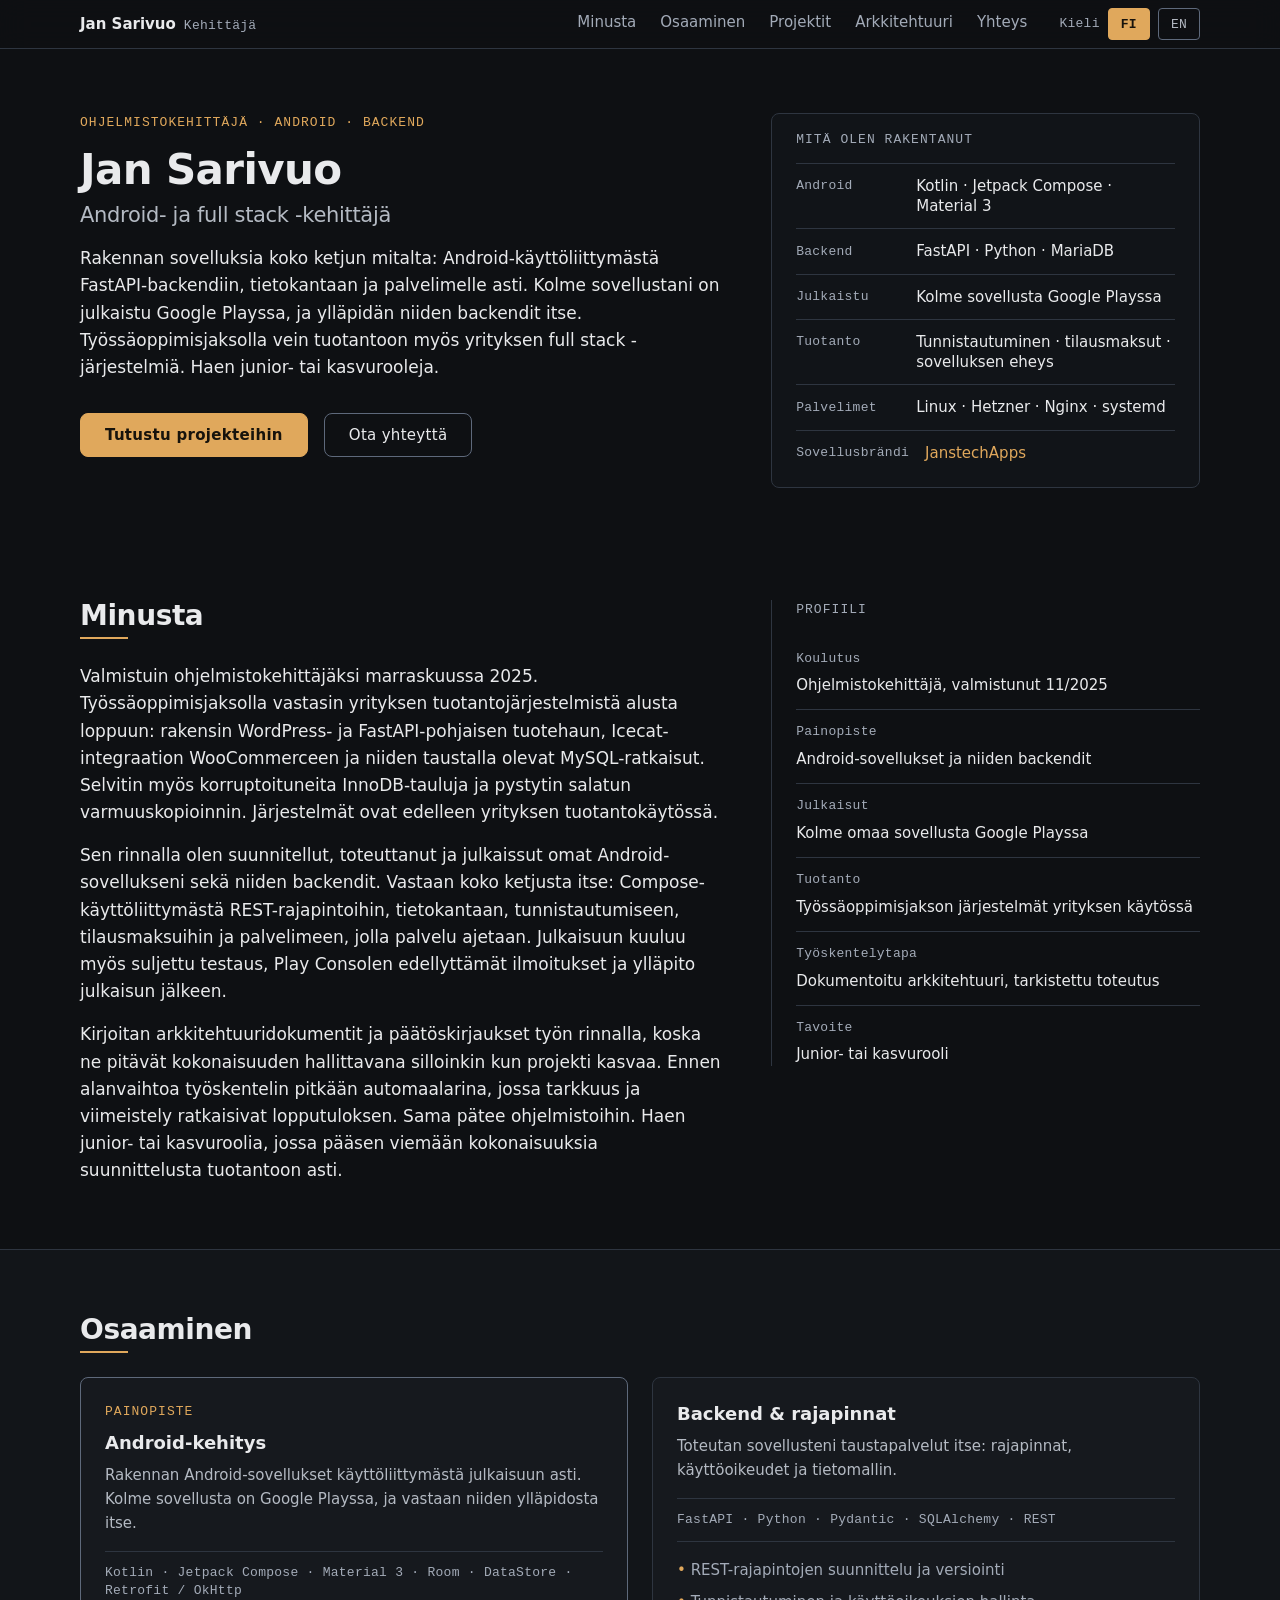
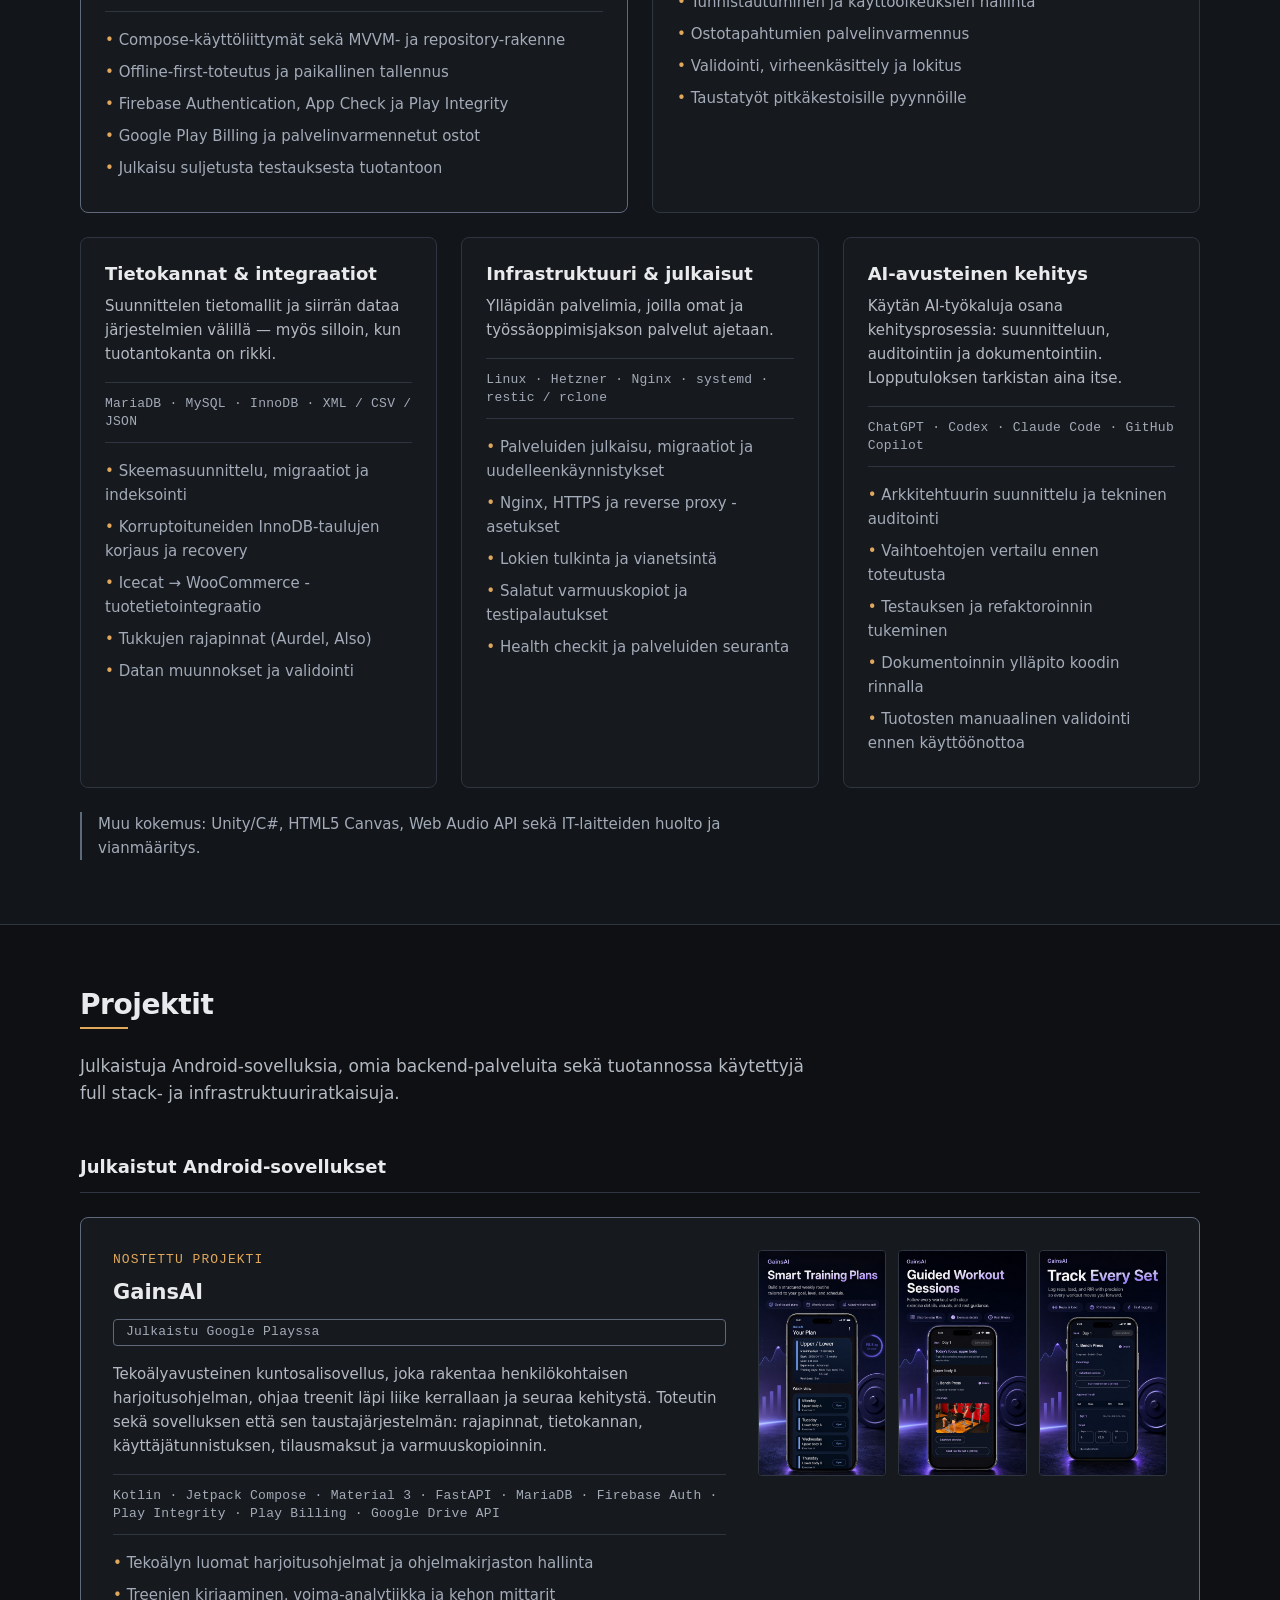
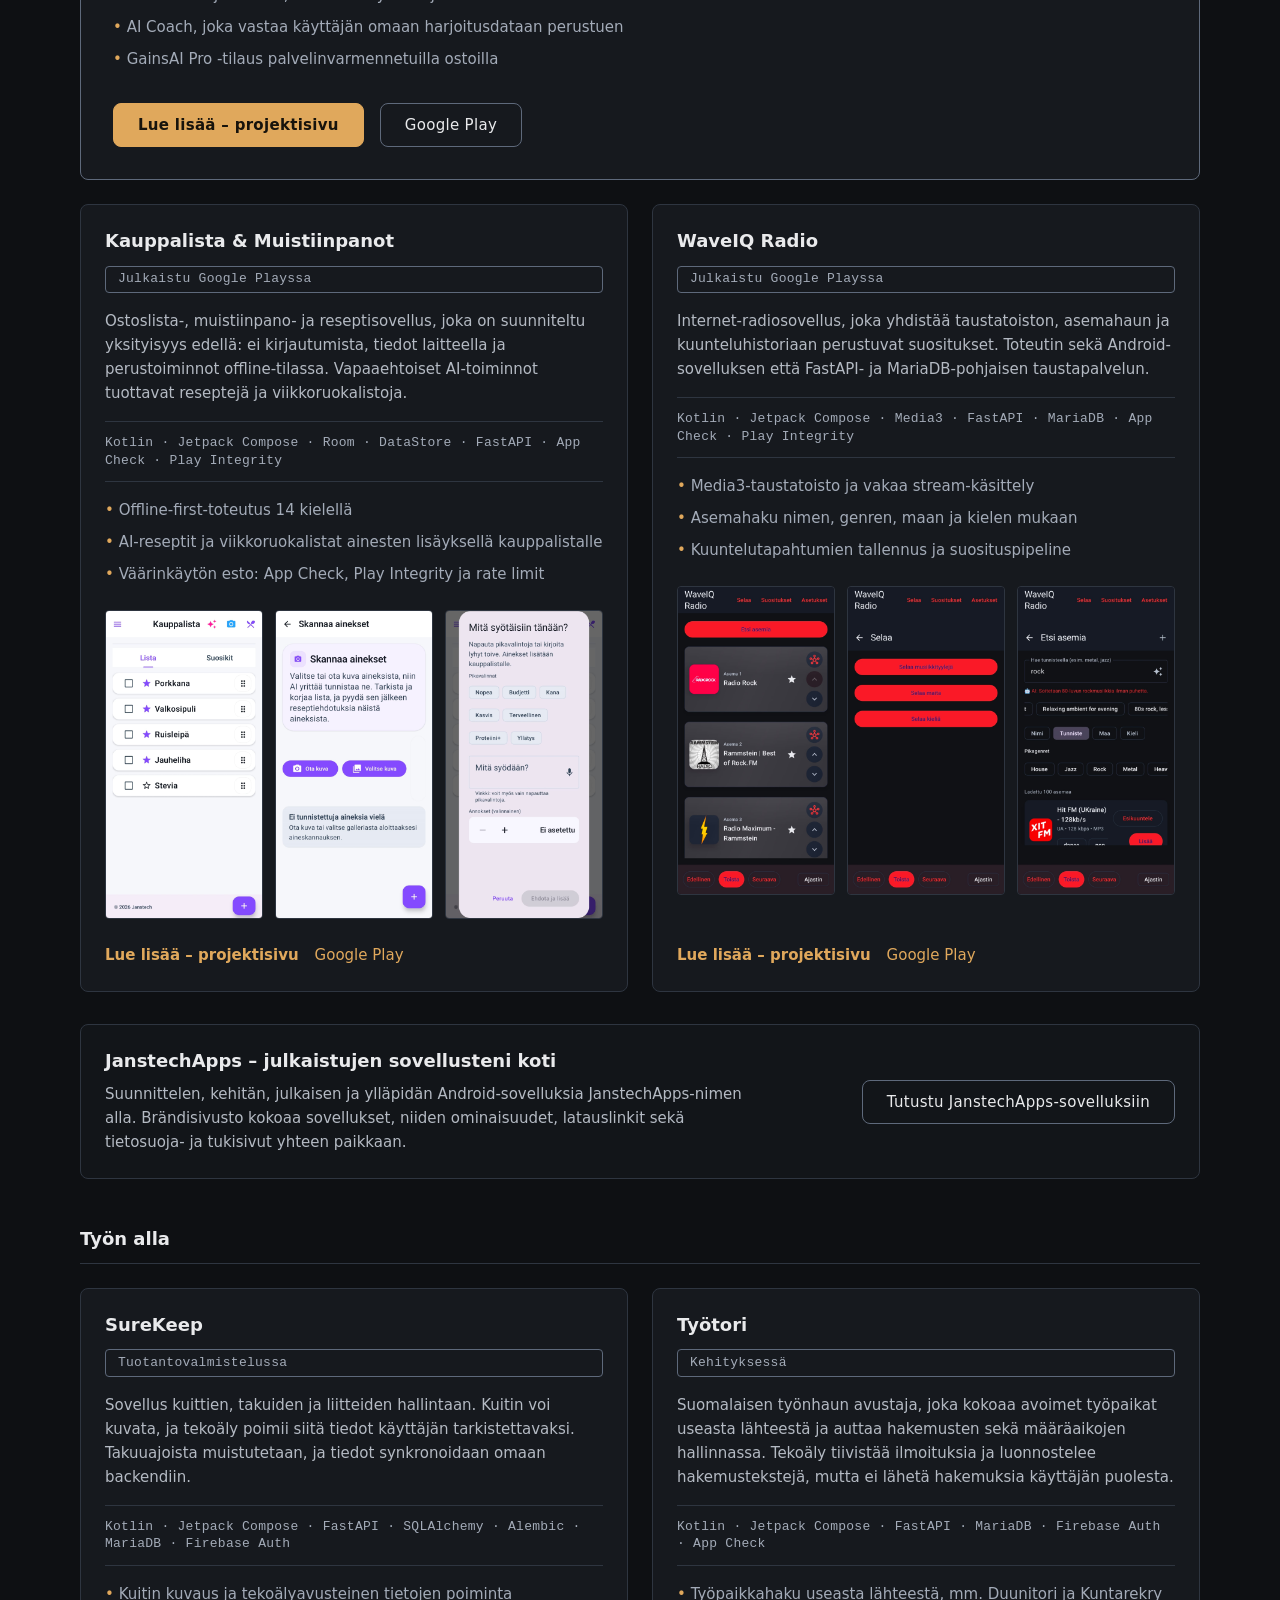
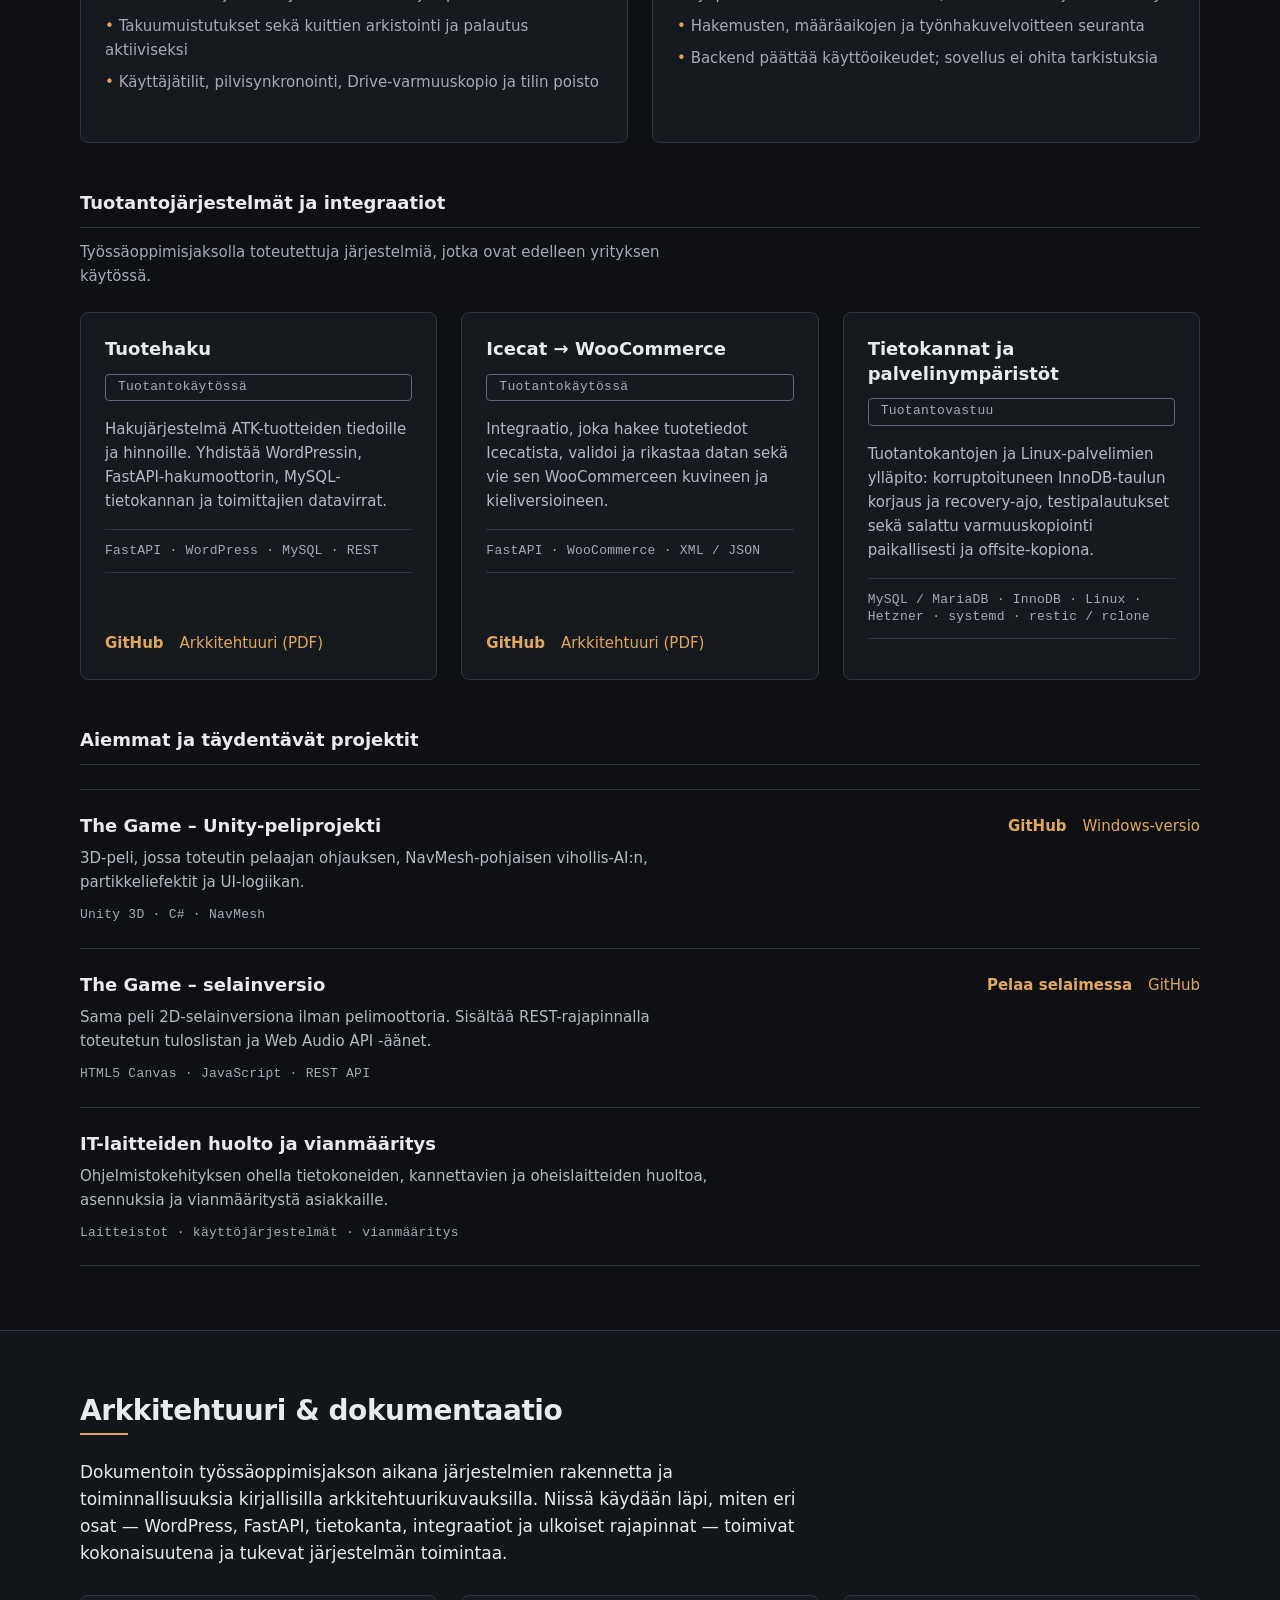
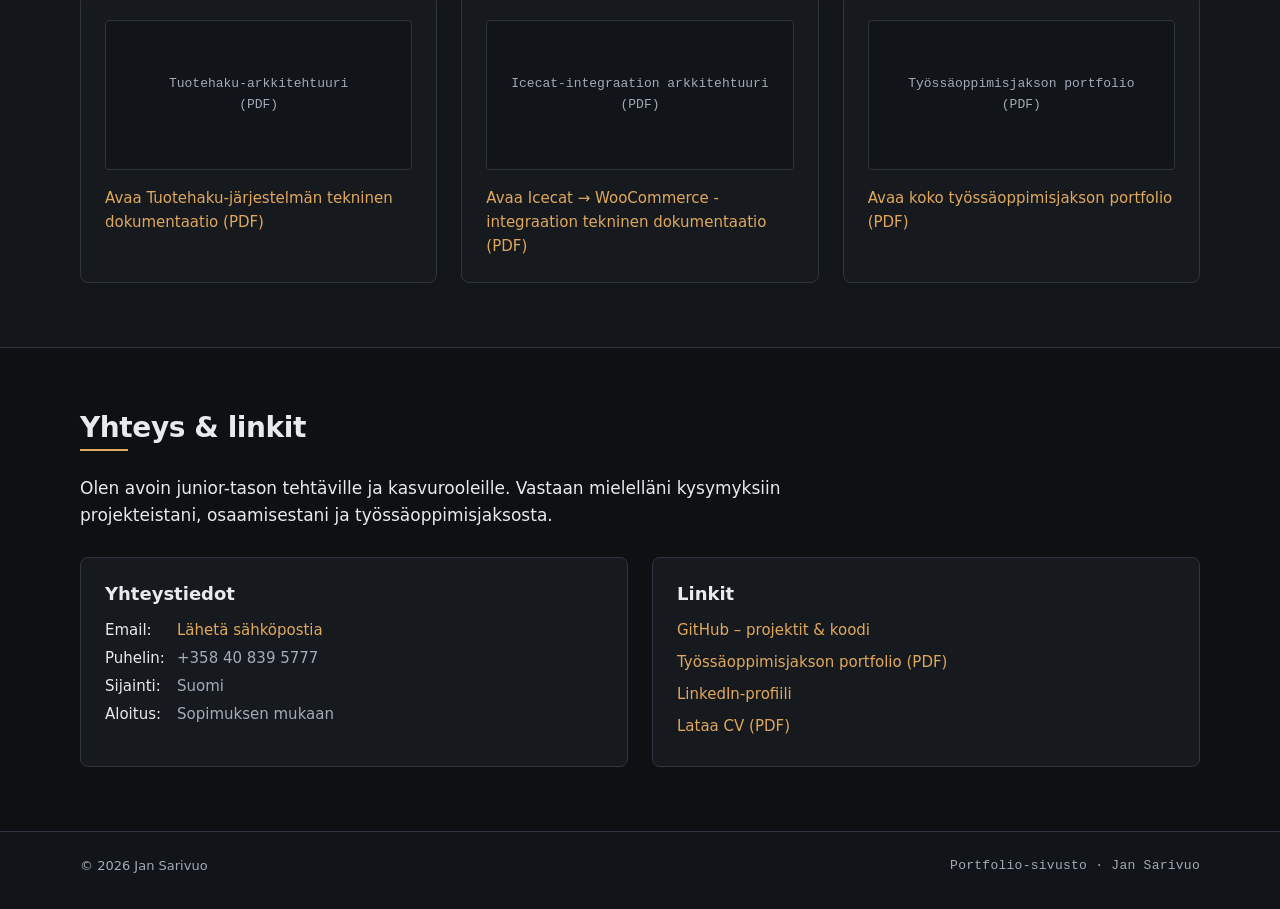
==== commit a142aacd: "Add project pages for Shopping List & Notes and WaveIQ Radio Both published Android apps now have th" ====
--- a/index.html
+++ b/index.html
@@ -258,7 +258,7 @@
                             <li data-i18n="proj_gains_4">GainsAI Pro -tilaus palvelinvarmennetuilla ostoilla</li>
                         </ul>
                         <div class="project-actions">
-                            <a class="btn-primary" href="gainsai/" data-i18n="proj_gains_link_page">Lue lisää projektista</a>
+                            <a class="btn-primary" href="gainsai/" data-i18n="proj_gains_link_page">Lue lisää – projektisivu</a>
                             <a class="btn-ghost" href="https://play.google.com/store/apps/details?id=com.janstech.gainsai" target="_blank" rel="noopener noreferrer" data-i18n="proj_gains_link_play">Google Play</a>
                         </div>
                     </div>
@@ -306,8 +306,8 @@
                             </a>
                         </div>
                         <div class="project-actions">
-                            <a class="link-primary" href="https://play.google.com/store/apps/details?id=com.janstech.kauppalista" target="_blank" rel="noopener noreferrer" data-i18n="proj_shop_link_play">Google Play</a>
-                            <a href="https://github.com/janstech/shoppinglist-portfolio" target="_blank" rel="noopener noreferrer" data-i18n="proj_shop_link_git">GitHub</a>
+                            <a class="link-primary" href="kauppalista/" data-i18n="proj_shop_link_page">Lue lisää – projektisivu</a>
+                            <a href="https://play.google.com/store/apps/details?id=com.janstech.kauppalista" target="_blank" rel="noopener noreferrer" data-i18n="proj_shop_link_play">Google Play</a>
                         </div>
                     </article>
 
@@ -336,8 +336,8 @@
                             </a>
                         </div>
                         <div class="project-actions">
-                            <a class="link-primary" href="https://play.google.com/store/apps/details?id=com.janstech.radioplayer" target="_blank" rel="noopener noreferrer" data-i18n="proj_wave_link_play">Google Play</a>
-                            <a href="https://github.com/janstech" target="_blank" rel="noopener noreferrer" data-i18n="proj_wave_link_git">GitHub</a>
+                            <a class="link-primary" href="waveiq/" data-i18n="proj_wave_link_page">Lue lisää – projektisivu</a>
+                            <a href="https://play.google.com/store/apps/details?id=com.janstech.radioplayer" target="_blank" rel="noopener noreferrer" data-i18n="proj_wave_link_play">Google Play</a>
                         </div>
                     </article>
                 </div>
@@ -745,7 +745,7 @@
         proj_gains_2: "Treenien kirjaaminen, voima-analytiikka ja kehon mittarit",
         proj_gains_3: "AI Coach, joka vastaa käyttäjän omaan harjoitusdataan perustuen",
         proj_gains_4: "GainsAI Pro -tilaus palvelinvarmennetuilla ostoilla",
-        proj_gains_link_page: "Lue lisää projektista",
+        proj_gains_link_page: "Lue lisää – projektisivu",
         proj_gains_link_play: "Google Play",
         proj_gains_img1_alt: "GainsAI – viikko-ohjelman näkymä, jossa näkyvät split, ohjelman kesto ja treenipäivät",
         proj_gains_img2_alt: "GainsAI – ohjatun treenin näkymä, jossa näkyvät liikkeen tiedot ja lepoajastin",
@@ -756,8 +756,8 @@
         proj_shop_1: "Offline-first-toteutus 14 kielellä",
         proj_shop_2: "AI-reseptit ja viikkoruokalistat ainesten lisäyksellä kauppalistalle",
         proj_shop_3: "Väärinkäytön esto: App Check, Play Integrity ja rate limit",
+        proj_shop_link_page: "Lue lisää – projektisivu",
         proj_shop_link_play: "Google Play",
-        proj_shop_link_git: "GitHub",
         proj_shop_img1_alt: "Kauppalista & Muistiinpanot – ostoslistanäkymä",
         proj_shop_img2_alt: "Kauppalista & Muistiinpanot – ainesten skannaus",
         proj_shop_img3_alt: "Kauppalista & Muistiinpanot – reseptinäkymä",
@@ -767,8 +767,8 @@
         proj_wave_1: "Media3-taustatoisto ja vakaa stream-käsittely",
         proj_wave_2: "Asemahaku nimen, genren, maan ja kielen mukaan",
         proj_wave_3: "Kuuntelutapahtumien tallennus ja suosituspipeline",
+        proj_wave_link_page: "Lue lisää – projektisivu",
         proj_wave_link_play: "Google Play",
-        proj_wave_link_git: "GitHub",
         proj_wave_img1_alt: "WaveIQ Radio – asemalistaus ja soitin",
         proj_wave_img2_alt: "WaveIQ Radio – asemien selausnäkymä",
         proj_wave_img3_alt: "WaveIQ Radio – asemahaku suodattimilla",
@@ -977,7 +977,7 @@
         proj_gains_2: "Workout logging, strength analytics, and body metrics",
         proj_gains_3: "An AI Coach that answers from the user\u2019s own training data",
         proj_gains_4: "GainsAI Pro subscription with server-verified purchases",
-        proj_gains_link_page: "Read more about this project",
+        proj_gains_link_page: "Read more – project page",
         proj_gains_link_play: "Google Play",
         proj_gains_img1_alt: "GainsAI – weekly program view showing the split, duration, and training days",
         proj_gains_img2_alt: "GainsAI – guided workout view showing exercise details and a rest timer",
@@ -988,8 +988,8 @@
         proj_shop_1: "Offline-first implementation in 14 languages",
         proj_shop_2: "AI recipes and weekly meal plans that add ingredients to the list",
         proj_shop_3: "Abuse protection: App Check, Play Integrity, and rate limiting",
+        proj_shop_link_page: "Read more – project page",
         proj_shop_link_play: "Google Play",
-        proj_shop_link_git: "GitHub",
         proj_shop_img1_alt: "Shopping List & Notes – shopping list view",
         proj_shop_img2_alt: "Shopping List & Notes – ingredient scanning",
         proj_shop_img3_alt: "Shopping List & Notes – recipe view",
@@ -999,8 +999,8 @@
         proj_wave_1: "Media3 background playback with stable stream handling",
         proj_wave_2: "Station search by name, genre, country, and language",
         proj_wave_3: "Listening event storage and a recommendation pipeline",
+        proj_wave_link_page: "Read more – project page",
         proj_wave_link_play: "Google Play",
-        proj_wave_link_git: "GitHub",
         proj_wave_img1_alt: "WaveIQ Radio – station list and player",
         proj_wave_img2_alt: "WaveIQ Radio – station browsing view",
         proj_wave_img3_alt: "WaveIQ Radio – station search with filters",
--- a/css/style.css
+++ b/css/style.css
@@ -1107,9 +1107,9 @@
     }
 }
 
-/* --- Vanhat projektikorttiluokat. Etusivu ei enää käytä näitä, mutta
-       gainsai/index.html rakentaa niillä Tekninen toteutus -osionsa.
-       Yhtenäistetään uusiin komponentteihin Vaiheessa 5. --- */
+/* --- Projektisivujen tekniikkaruudukko. Etusivu käyttää omia
+       .project-feature / .project-app / .case-card -komponenttejaan; nämä
+       palvelevat projektisivujen "Tekninen toteutus" -osioita. --- */
 
 .project-card {
     display: flex;
@@ -1172,7 +1172,115 @@
 }
 
 /* ==========================================================================
-   13. ARKKITEHTUURI
+   13. PROJEKTISIVUT
+   Jaetut komponentit sovelluskohtaisille sivuille (gainsai/, kauppalista/,
+   waveiq/). Olivat aiemmin GainsAI-sivun inline-<style>-lohkossa; siirretty
+   tänne, jotta jokainen projektisivu käyttää samaa rakennetta.
+   ========================================================================== */
+
+/* Sovelluksen hero */
+.app-hero-head {
+    display: flex;
+    align-items: center;
+    gap: var(--space-4);
+    flex-wrap: wrap;
+    margin-bottom: var(--space-3);
+}
+
+.app-hero-logo {
+    width: 64px;
+    height: 64px;
+    border-radius: var(--radius-md);
+    border: 1px solid var(--color-border);
+    flex: none;
+}
+
+.status-pill {
+    display: inline-flex;
+    align-items: center;
+    gap: var(--space-2);
+    padding: var(--space-1) var(--space-3);
+    border-radius: var(--radius-pill);
+    border: 1px solid var(--color-accent);
+    background: var(--color-accent-soft);
+    color: var(--color-accent);
+    font-family: var(--font-mono);
+    font-size: var(--font-size-xs);
+    line-height: 1.4;
+    margin-bottom: var(--space-4);
+}
+
+.status-pill::before {
+    content: "●";
+    font-size: 0.6rem;
+}
+
+.lede {
+    max-width: var(--width-reading);
+    color: var(--color-text-secondary);
+}
+
+.section-intro {
+    margin-bottom: var(--space-5);
+}
+
+.info-grid {
+    display: grid;
+    gap: var(--space-5);
+    grid-template-columns: repeat(auto-fit, minmax(260px, 1fr));
+}
+
+.info-grid .card p {
+    font-size: var(--font-size-sm);
+    color: var(--color-text-muted);
+}
+
+.disclaimer {
+    margin-top: var(--space-5);
+    font-size: var(--font-size-sm);
+    color: var(--color-text-muted);
+    border-left: 2px solid var(--color-border-strong);
+    padding-left: var(--space-4);
+}
+
+/* Kuvagalleria */
+.shot-grid {
+    display: grid;
+    gap: var(--space-5);
+    grid-template-columns: repeat(auto-fit, minmax(240px, 1fr));
+    margin-top: var(--space-5);
+}
+
+.shot {
+    margin: 0;
+}
+
+.shot a {
+    display: block;
+    border-radius: var(--radius-md);
+    overflow: hidden;
+    border: 1px solid var(--color-border);
+    transition: border-color var(--transition-fast) var(--ease-standard);
+}
+
+.shot a:hover {
+    border-color: var(--color-accent);
+}
+
+.shot img {
+    display: block;
+    width: 100%;
+    height: auto;
+}
+
+.shot figcaption {
+    margin-top: var(--space-3);
+    font-size: var(--font-size-sm);
+    color: var(--color-text-muted);
+}
+
+/* ==========================================================================
+   14. ARKKITEHTUURI
    ========================================================================== */
 
 .architecture-grid {
@@ -1212,7 +1320,7 @@
 }
 
 /* ==========================================================================
-   14. YHTEYSTIEDOT JA LINKIT
+   15. YHTEYSTIEDOT JA LINKIT
    ========================================================================== */
 
 .contact-grid {
@@ -1259,7 +1367,7 @@
 }
 
 /* ==========================================================================
-   15. FOOTER
+   16. FOOTER
    ========================================================================== */
 
 .site-footer {
@@ -1284,7 +1392,7 @@
 }
 
 /* ==========================================================================
-   16. RESPONSIIVISUUS
+   17. RESPONSIIVISUUS
    Yksi joustava rakenne, ei laitekohtaisia poikkeuksia.
    ========================================================================== */
 
@@ -1391,7 +1499,7 @@
 }
 
 /* ==========================================================================
-   17. LIIKKEEN VÄHENTÄMINEN
+   18. LIIKKEEN VÄHENTÄMINEN
    Sivun on toimittava täysin ilman animaatioita.
    ========================================================================== */
 
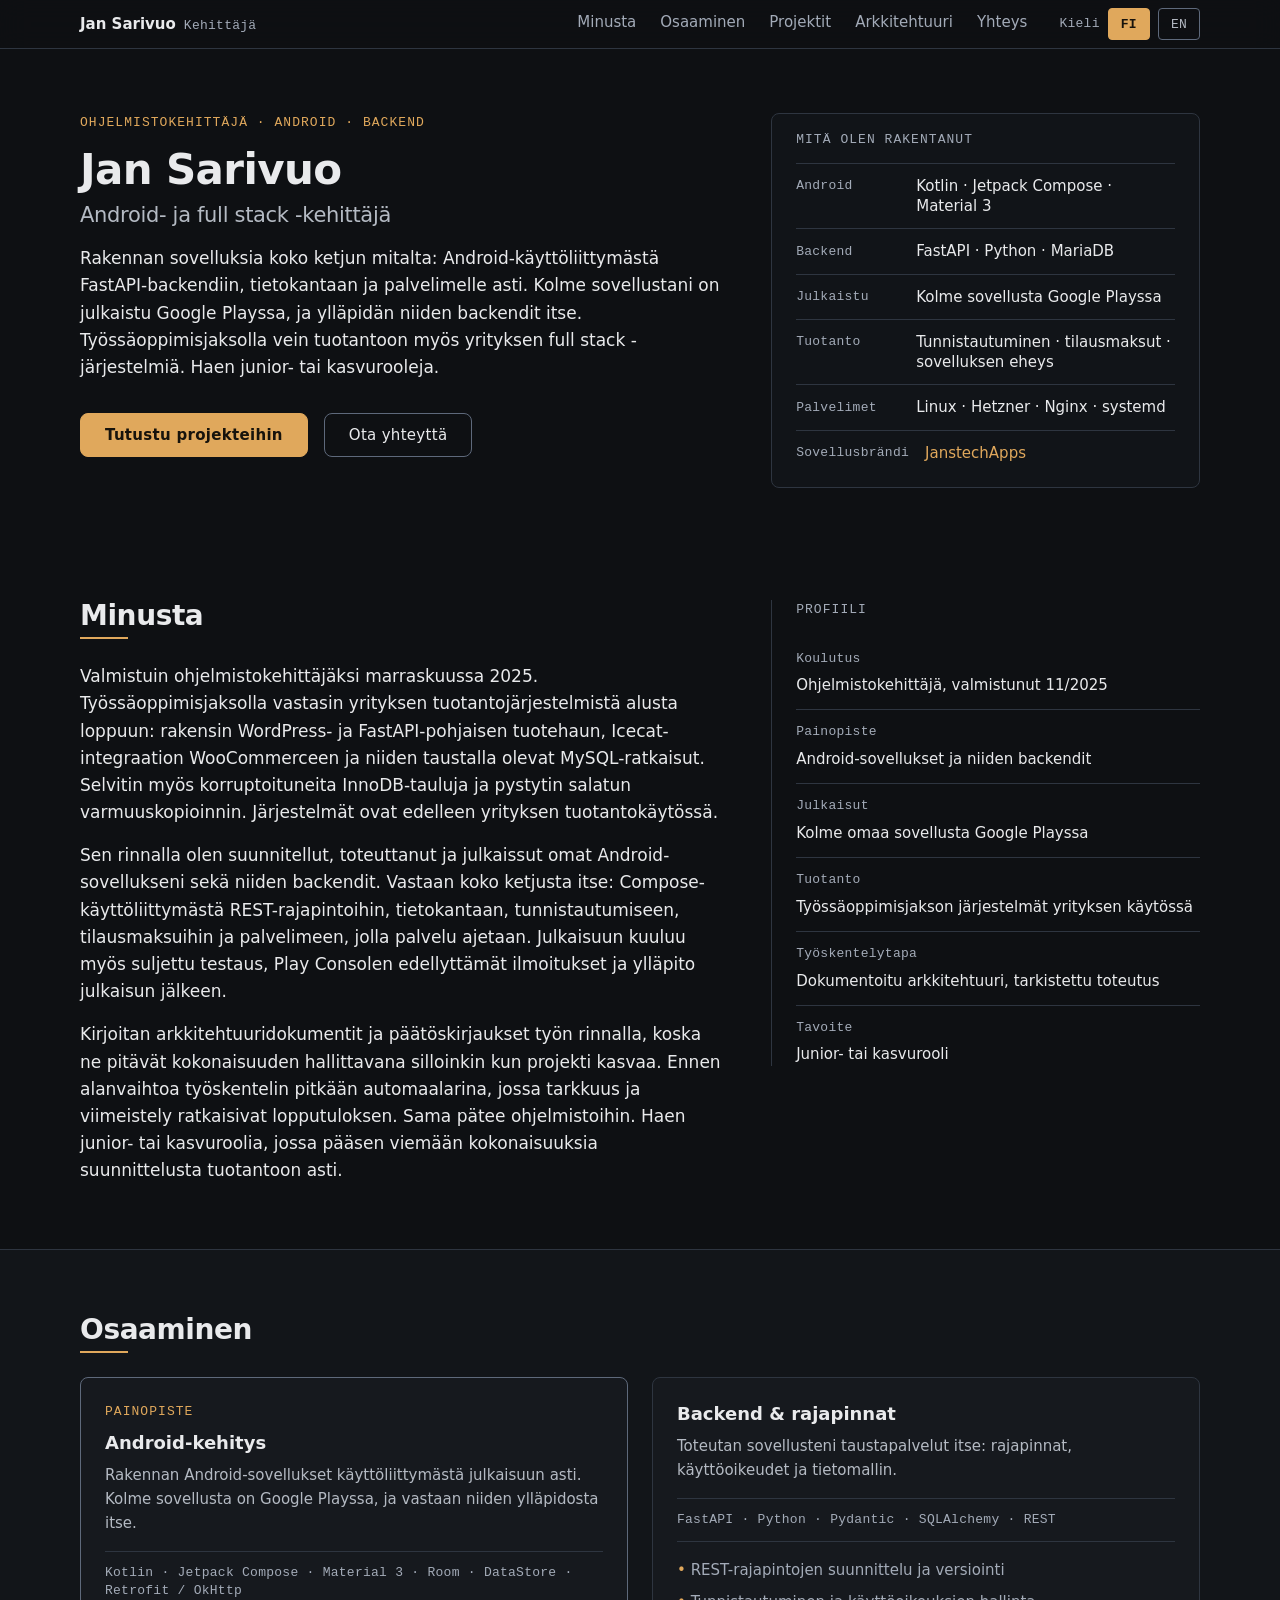
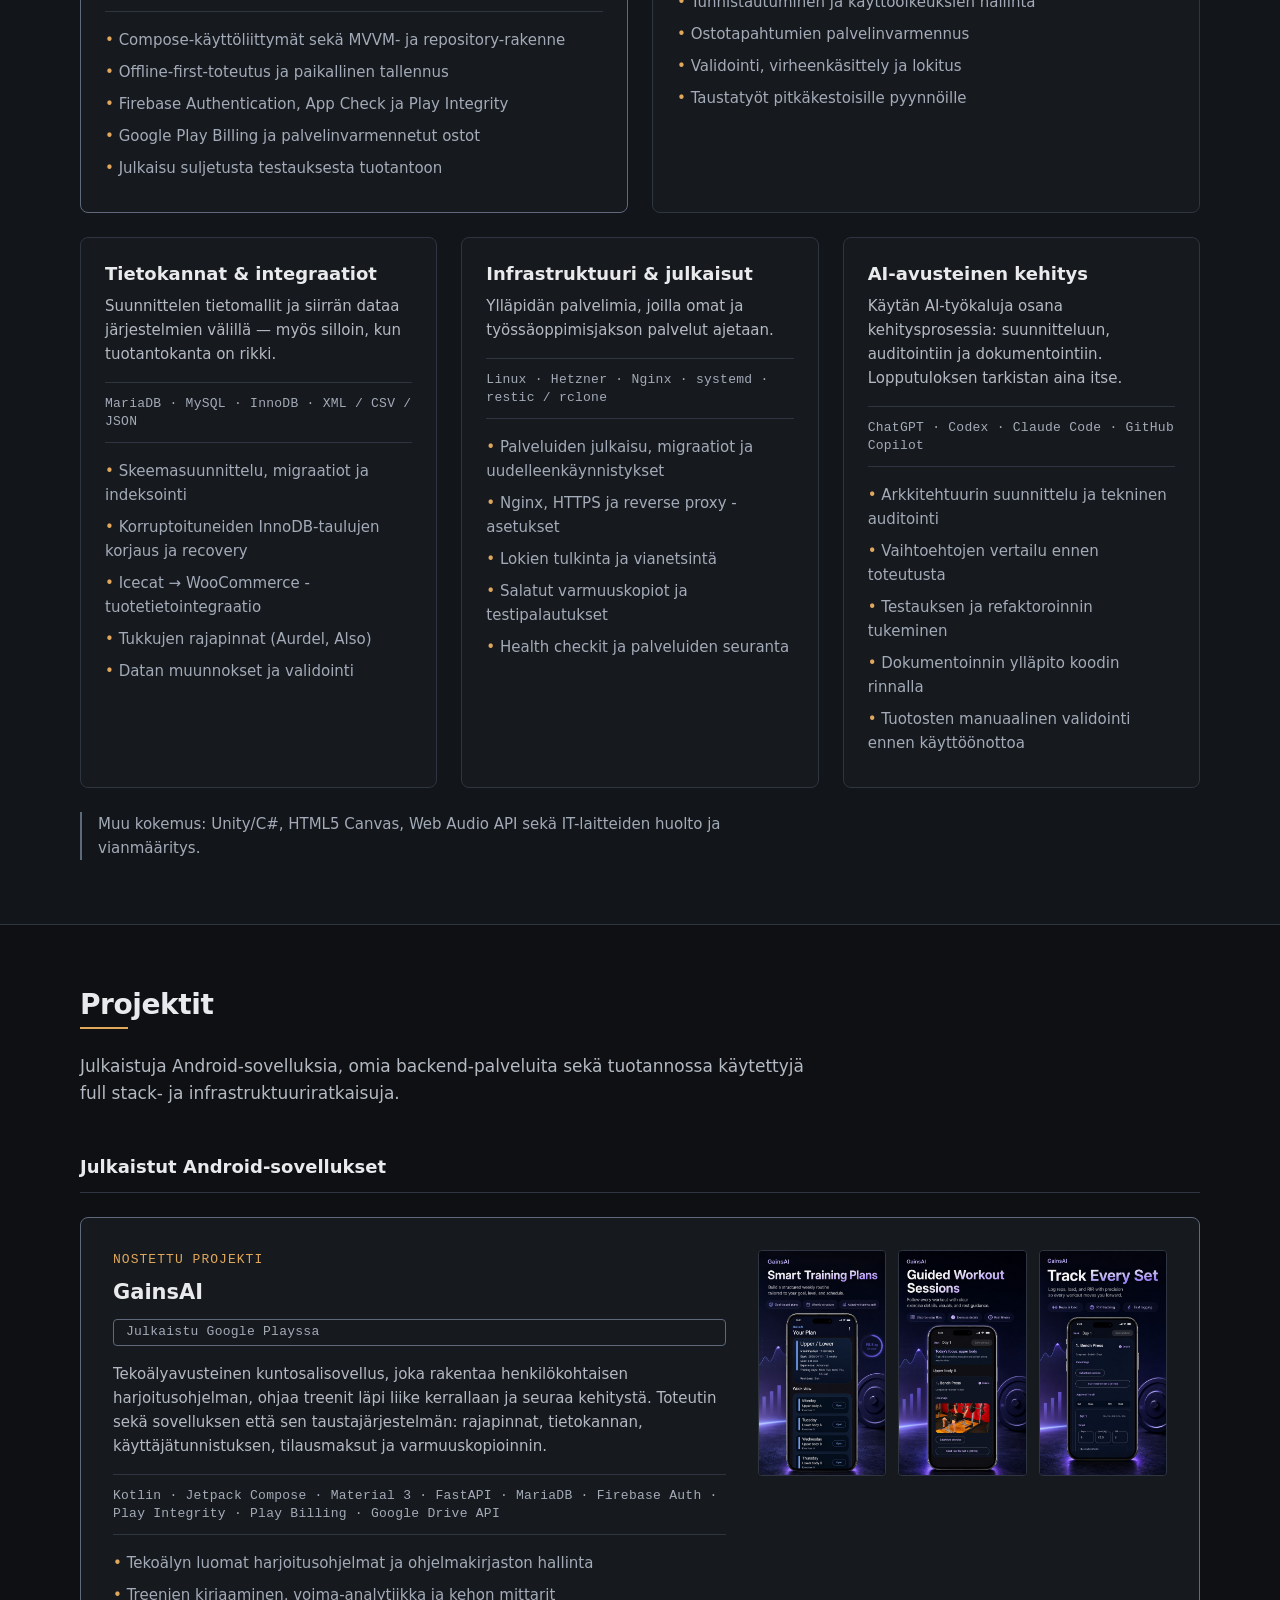
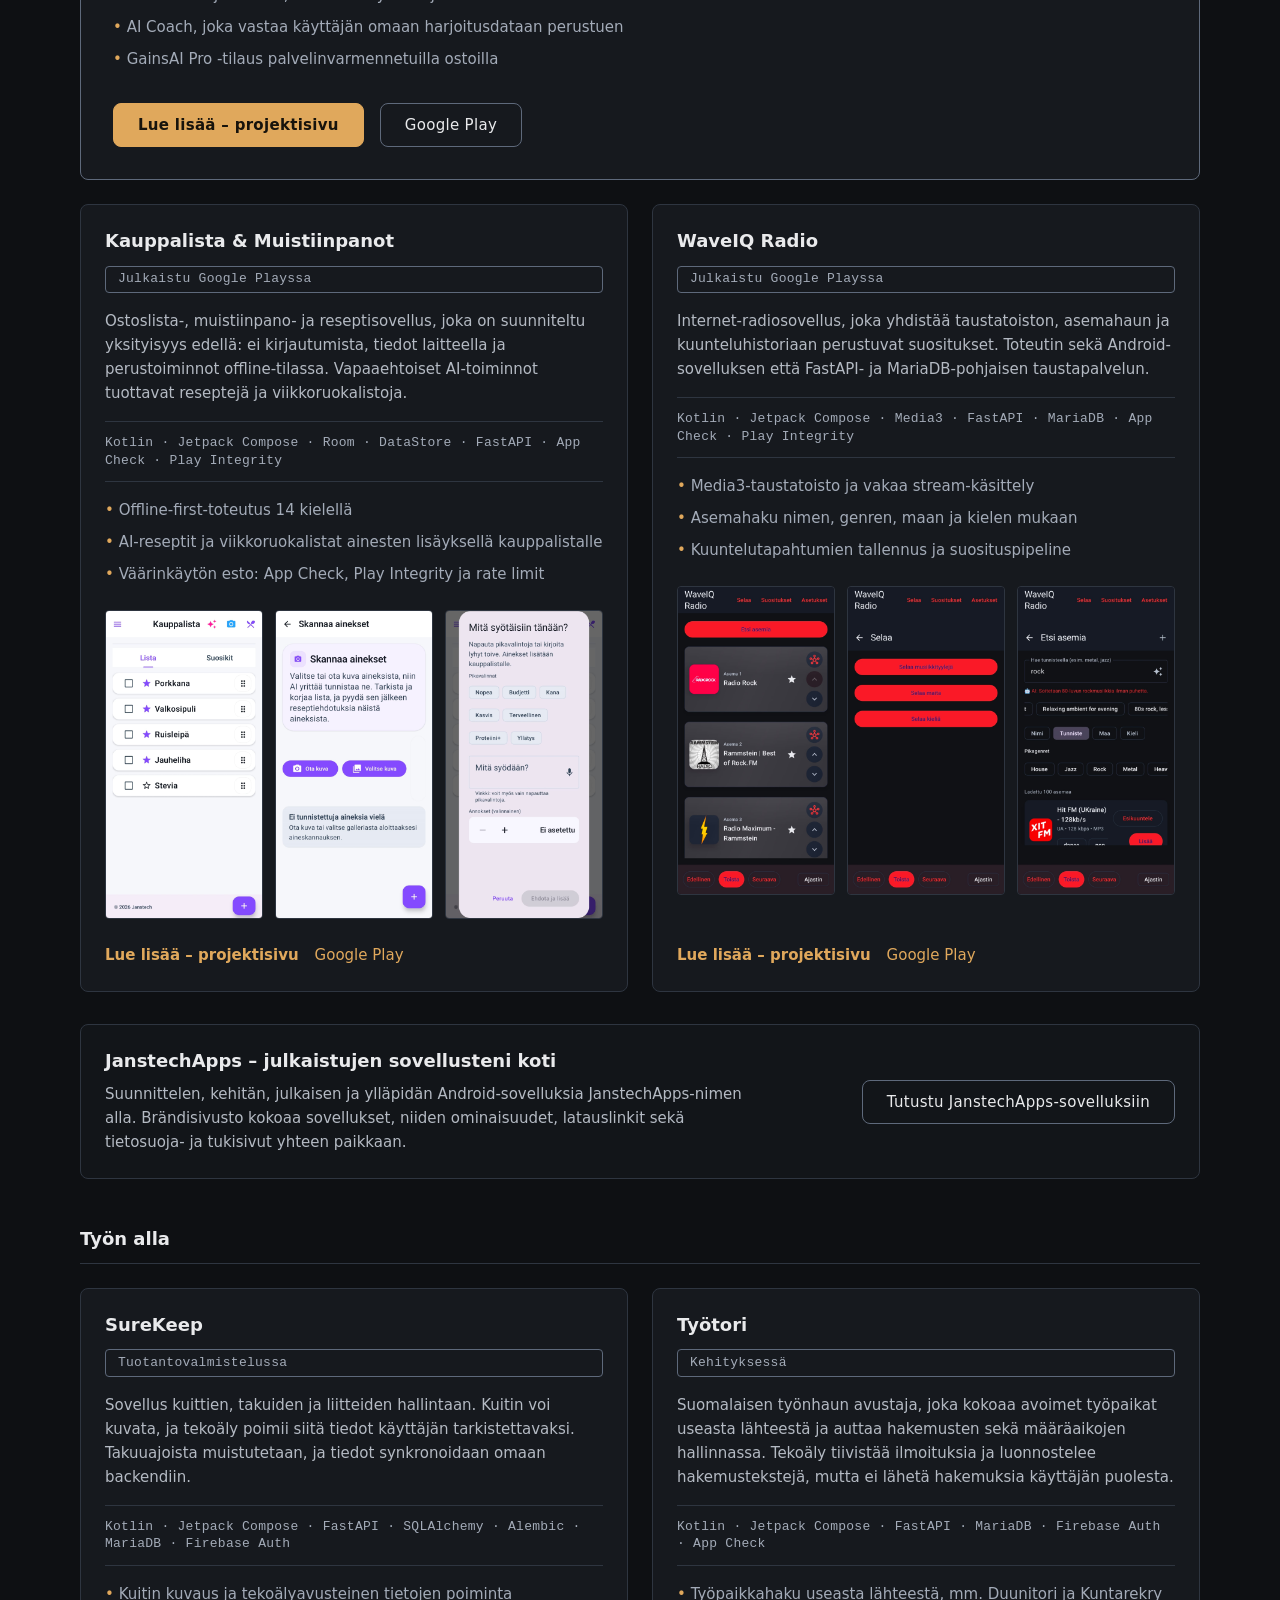
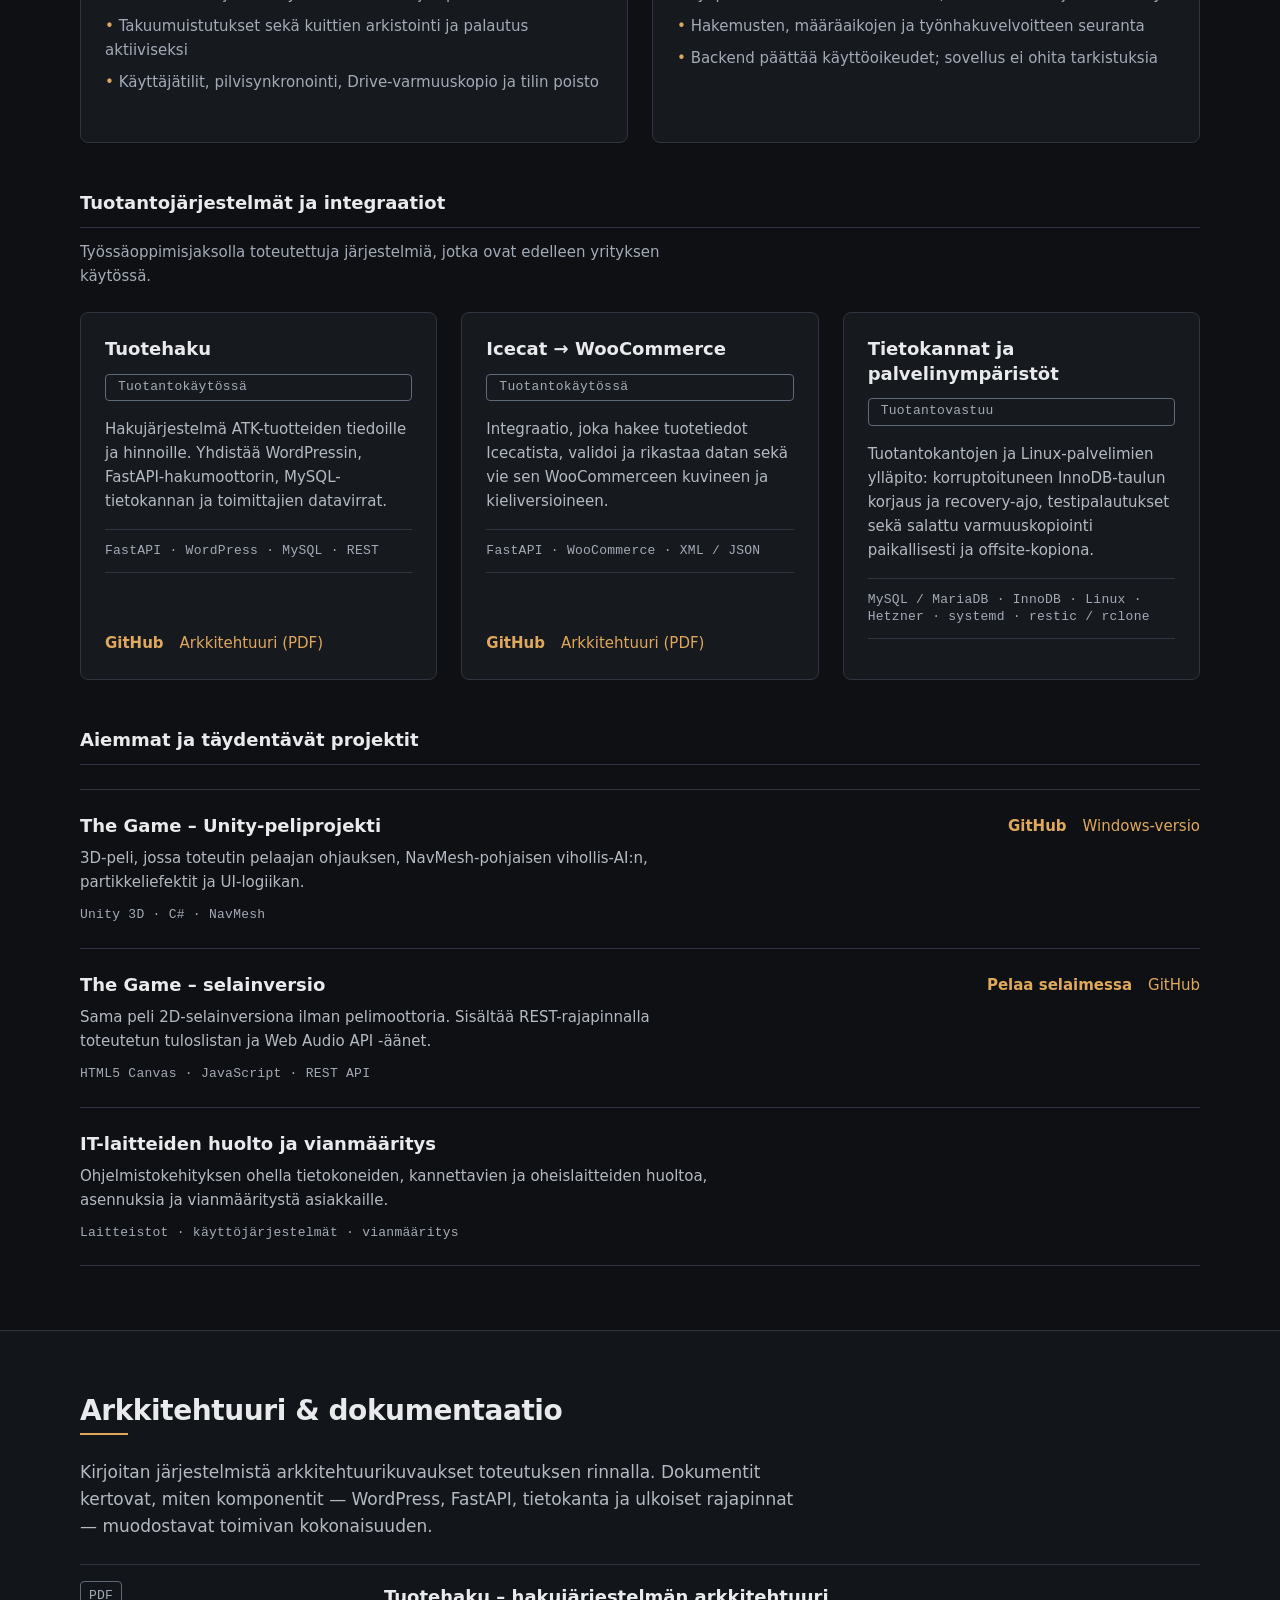
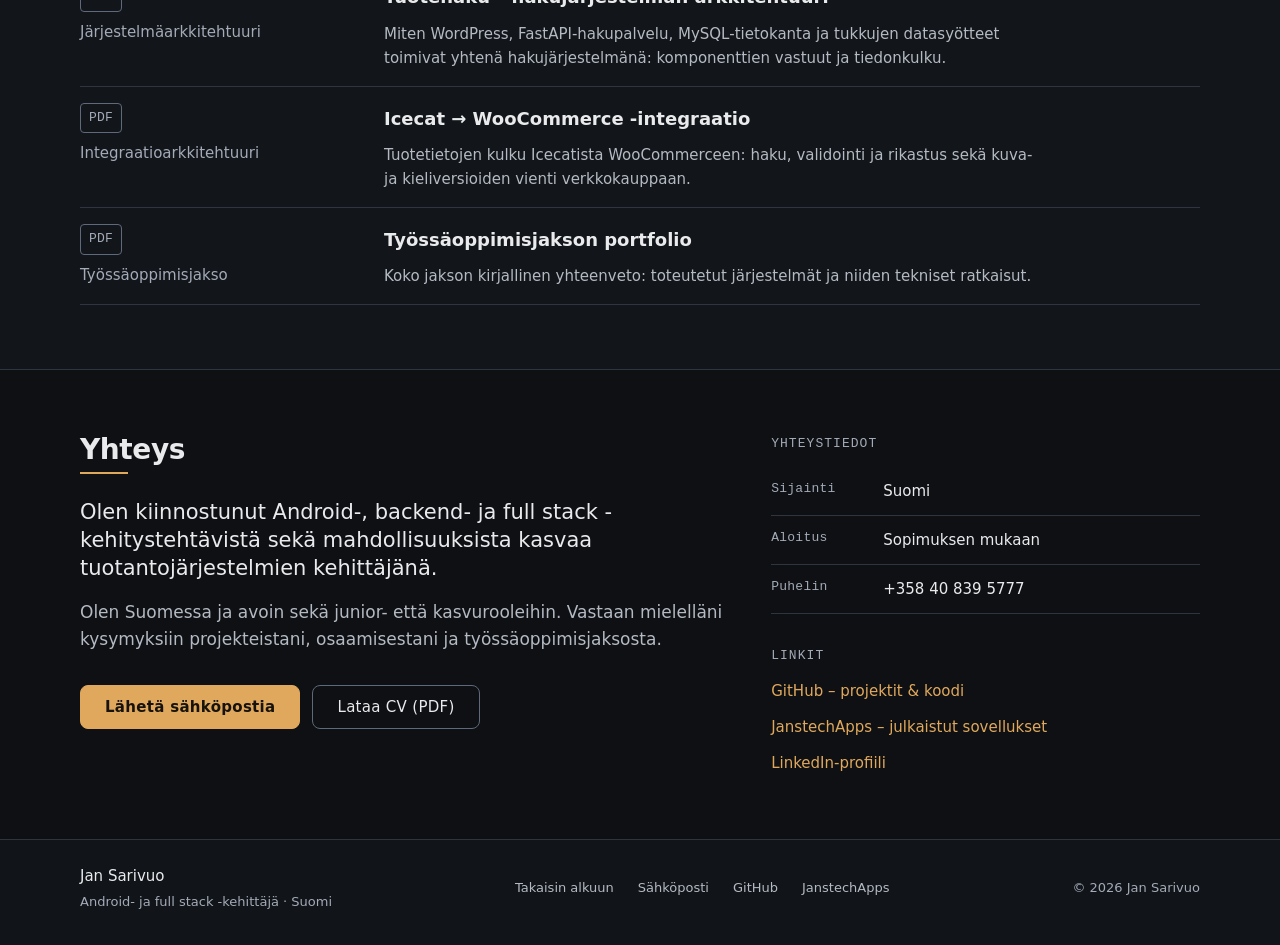
==== commit d36101fe: "Finish the front page: documents, contact close and footer Completes the front-page redesign with th" ====
--- a/index.html
+++ b/index.html
@@ -458,104 +458,118 @@
     <section id="architecture" class="section section-alt">
         <div class="container">
             <h2 class="section-title" data-i18n="arch_title">Arkkitehtuuri &amp; dokumentaatio</h2>
-            <p data-i18n="arch_desc">
-                Dokumentoin työssäoppimisjakson aikana järjestelmien rakennetta ja
-                toiminnallisuuksia kirjallisilla arkkitehtuurikuvauksilla. Niissä käydään läpi,
-                miten eri osat — WordPress, FastAPI, tietokanta, integraatiot ja ulkoiset rajapinnat —
-                toimivat kokonaisuutena ja tukevat järjestelmän toimintaa.
-            </p><br>
-
-            <div class="architecture-grid">
-                <figure class="card arch-card">
-                    <div class="arch-placeholder">
-                        <span data-i18n="arch_card_1_label">Tuotehaku-arkkitehtuuri<br> (PDF)</span>
-                    </div>
-                    <figcaption>
-                        <a href="documents/Tuotehaku-arkkitehtuuri.pdf" target="_blank" rel="noopener noreferrer" data-i18n="arch_card_1_link">
-                            Avaa Tuotehaku-järjestelmän tekninen dokumentaatio (PDF)
-                        </a>
-                    </figcaption>
-                </figure>
-
-                <figure class="card arch-card">
-                    <div class="arch-placeholder">
-                        <span data-i18n="arch_card_2_label">Icecat-integraation arkkitehtuuri<br> (PDF)</span>
-                    </div>
-                    <figcaption>
-                        <a href="documents/icecat_arkkitehtuuri.pdf" target="_blank" rel="noopener noreferrer" data-i18n="arch_card_2_link">
-                            Avaa Icecat → WooCommerce -integraation tekninen dokumentaatio (PDF)
-                        </a>
-                    </figcaption>
-                </figure>
-
-                <figure class="card arch-card">
-                    <div class="arch-placeholder">
-                        <span data-i18n="arch_card_3_label">Työssäoppimisjakson portfolio<br> (PDF)</span>
-                    </div>
-                    <figcaption>
-                        <a href="documents/Työssäoppimisjakso_portfolio_Jan_Sarivuo_11-25.pdf" target="_blank" rel="noopener noreferrer" data-i18n="arch_card_3_link">
-                            Avaa koko työssäoppimisjakson portfolio (PDF)
-                        </a>
-                    </figcaption>
-                </figure>
-            </div>
+            <p class="section-intro" data-i18n="arch_desc">
+                Kirjoitan järjestelmistä arkkitehtuurikuvaukset toteutuksen rinnalla.
+                Dokumentit kertovat, miten komponentit — WordPress, FastAPI, tietokanta
+                ja ulkoiset rajapinnat — muodostavat toimivan kokonaisuuden.
+            </p>
+
+            <ul class="doc-list">
+                <li class="doc-row">
+                    <div class="doc-meta">
+                        <span class="doc-format">PDF</span>
+                        <span class="doc-topic" data-i18n="doc_search_topic">Järjestelmäarkkitehtuuri</span>
+                    </div>
+                    <div class="doc-main">
+                        <h3 class="doc-title">
+                            <a href="documents/Tuotehaku-arkkitehtuuri.pdf" target="_blank" rel="noopener noreferrer" data-i18n="doc_search_title">Tuotehaku – hakujärjestelmän arkkitehtuuri</a>
+                        </h3>
+                        <p class="doc-desc" data-i18n="doc_search_desc">Miten WordPress, FastAPI-hakupalvelu, MySQL-tietokanta ja tukkujen datasyötteet toimivat yhtenä hakujärjestelmänä: komponenttien vastuut ja tiedonkulku.</p>
+                    </div>
+                </li>
+
+                <li class="doc-row">
+                    <div class="doc-meta">
+                        <span class="doc-format">PDF</span>
+                        <span class="doc-topic" data-i18n="doc_icecat_topic">Integraatioarkkitehtuuri</span>
+                    </div>
+                    <div class="doc-main">
+                        <h3 class="doc-title">
+                            <a href="documents/icecat_arkkitehtuuri.pdf" target="_blank" rel="noopener noreferrer" data-i18n="doc_icecat_title">Icecat → WooCommerce -integraatio</a>
+                        </h3>
+                        <p class="doc-desc" data-i18n="doc_icecat_desc">Tuotetietojen kulku Icecatista WooCommerceen: haku, validointi ja rikastus sekä kuva- ja kieliversioiden vienti verkkokauppaan.</p>
+                    </div>
+                </li>
+
+                <li class="doc-row">
+                    <div class="doc-meta">
+                        <span class="doc-format">PDF</span>
+                        <span class="doc-topic" data-i18n="doc_portfolio_topic">Työssäoppimisjakso</span>
+                    </div>
+                    <div class="doc-main">
+                        <h3 class="doc-title">
+                            <a href="documents/Työssäoppimisjakso_portfolio_Jan_Sarivuo_11-25.pdf" target="_blank" rel="noopener noreferrer" data-i18n="doc_portfolio_title">Työssäoppimisjakson portfolio</a>
+                        </h3>
+                        <p class="doc-desc" data-i18n="doc_portfolio_desc">Koko jakson kirjallinen yhteenveto: toteutetut järjestelmät ja niiden tekniset ratkaisut.</p>
+                    </div>
+                </li>
+            </ul>
         </div>
     </section>
 
     <section id="contact" class="section">
-        <div class="container">
-            <h2 class="section-title" data-i18n="contact_title">Yhteys &amp; linkit</h2>
-            <p data-i18n="contact_desc">
-                Olen avoin junior-tason tehtäville ja
-                kasvurooleille. Vastaan mielelläni kysymyksiin
-                projekteistani, osaamisestani ja työssäoppimisjaksosta.
-            </p><br>
-
-            <div class="contact-grid">
-                <div class="card">
-                    <h3 data-i18n="contact_info_title">Yhteystiedot</h3>
-                    <ul class="contact-list">
-                        <li><span data-i18n="contact_email">Email:</span> <span id="email"></span></li>
-                        <li><span data-i18n="contact_phone">Puhelin:</span> <span id="phone" class="contact-value"></span></li>
-                        <li><span data-i18n="contact_location">Sijainti:</span> <span data-i18n="contact_location_value">Suomi</span></li>
-                        <li><span data-i18n="contact_start">Aloitus:</span> <span data-i18n="contact_start_value">Sopimuksen mukaan</span></li>
-                    </ul>
-                </div>
-
-                <div class="card">
-                    <h3 data-i18n="contact_links_title">Linkit</h3>
-                    <ul class="link-list">
-                        <li>
-                            <a href="https://github.com/janstech" target="_blank" rel="noopener noreferrer" data-i18n="contact_link_git">
-                                GitHub – projektit &amp; koodi
-                            </a>
-                        </li>
-                        <li>
-                            <a href="documents/Työssäoppimisjakso_portfolio_Jan_Sarivuo_11-25.pdf" target="_blank" rel="noopener noreferrer" data-i18n="contact_link_portfolio">
-                                Työssäoppimisjakson portfolio (PDF)
-                            </a>
-                        </li>
-                        <li>
-                            <a href="https://www.linkedin.com/in/jan-sarivuo" target="_blank" rel="noopener noreferrer" data-i18n="contact_link_linkedin">
-                                LinkedIn-profiili
-                            </a>
-                        </li>
-                        <li>
-                            <a href="documents/Jan_Sarivuo_cv.pdf" target="_blank" rel="noopener noreferrer" data-i18n="contact_link_cv">
-                                Lataa CV (PDF)
-                            </a>
-                        </li>
-                    </ul>
+        <div class="container contact-layout">
+            <div class="contact-main">
+                <h2 class="section-title" data-i18n="contact_title">Yhteys</h2>
+                <p class="contact-lead" data-i18n="contact_lead">
+                    Olen kiinnostunut Android-, backend- ja full stack -kehitystehtävistä
+                    sekä mahdollisuuksista kasvaa tuotantojärjestelmien kehittäjänä.
+                </p>
+                <p class="contact-note" data-i18n="contact_note">
+                    Olen Suomessa ja avoin sekä junior- että kasvurooleihin. Vastaan
+                    mielelläni kysymyksiin projekteistani, osaamisestani ja
+                    työssäoppimisjaksosta.
+                </p>
+
+                <div class="contact-actions">
+                    <a class="btn-primary" id="emailCta" href="#contact" data-i18n="contact_cta_email">Lähetä sähköpostia</a>
+                    <a class="btn-ghost" href="documents/Jan_Sarivuo_cv.pdf" target="_blank" rel="noopener noreferrer" data-i18n="contact_link_cv">Lataa CV (PDF)</a>
                 </div>
             </div>
+
+            <aside class="contact-side" data-i18n-aria="contact_side_aria" aria-label="Yhteystiedot ja linkit">
+                <p class="contact-side-title" data-i18n="contact_info_title">Yhteystiedot</p>
+                <dl class="contact-facts">
+                    <div class="contact-fact">
+                        <dt data-i18n="contact_location">Sijainti</dt>
+                        <dd data-i18n="contact_location_value">Suomi</dd>
+                    </div>
+                    <div class="contact-fact">
+                        <dt data-i18n="contact_start">Aloitus</dt>
+                        <dd data-i18n="contact_start_value">Sopimuksen mukaan</dd>
+                    </div>
+                    <div class="contact-fact">
+                        <dt data-i18n="contact_phone">Puhelin</dt>
+                        <dd id="phone"></dd>
+                    </div>
+                </dl>
+
+                <p class="contact-side-title" data-i18n="contact_links_title">Linkit</p>
+                <ul class="contact-links">
+                    <li><a href="https://github.com/janstech" target="_blank" rel="noopener noreferrer" data-i18n="contact_link_git">GitHub – projektit &amp; koodi</a></li>
+                    <li><a href="https://janstechapps.com/" target="_blank" rel="noopener noreferrer" data-i18n="contact_link_brand">JanstechApps – julkaistut sovellukset</a></li>
+                    <li><a href="https://www.linkedin.com/in/jan-sarivuo" target="_blank" rel="noopener noreferrer" data-i18n="contact_link_linkedin">LinkedIn-profiili</a></li>
+                </ul>
+            </aside>
         </div>
     </section>
 </main>
 
 <footer class="site-footer">
     <div class="container footer-inner">
-        <span>&copy; <span id="year"></span> Jan Sarivuo</span>
-        <span class="footer-note" data-i18n="footer_note">Portfolio-sivusto · Jan Sarivuo</span>
+        <div class="footer-identity">
+            <span class="footer-name">Jan Sarivuo</span>
+            <span class="footer-role" data-i18n="footer_role">Android- ja full stack -kehittäjä · Suomi</span>
+        </div>
+
+        <nav class="footer-nav" data-i18n-aria="footer_nav_aria" aria-label="Footerin linkit">
+            <a href="#top" data-i18n="footer_link_top">Takaisin alkuun</a>
+            <a id="footerEmail" href="#contact" data-i18n="footer_link_email">Sähköposti</a>
+            <a href="https://github.com/janstech" target="_blank" rel="noopener noreferrer">GitHub</a>
+            <a href="https://janstechapps.com/" target="_blank" rel="noopener noreferrer">JanstechApps</a>
+        </nav>
+
+        <span class="footer-copy">&copy; <span id="year"></span> Jan Sarivuo</span>
     </div>
 </footer>
 
@@ -564,23 +578,17 @@
 
 <script>
     document.getElementById("year").textContent = new Date().getFullYear();
-</script>
-
-<script>
-    const p1 = "+358";
-    const p2 = " 40";
-    const p3 = " 839";
-    const p4 = " 5777";
-    document.getElementById("phone").textContent = p1 + p2 + p3 + p4;
-</script>
-
-<script>
-    const e1 = "jan.sarivuo";
-    const e2 = "@";
-    const e3 = "gmail.com";
-    const email = e1 + e2 + e3;
-    const el = document.getElementById("email");
-    el.innerHTML = '<a href="mailto:' + email + '">Lähetä sähköpostia</a>';
+
+    /* Puhelin ja sähköposti kootaan osista, jotta ne eivät ole suoraan
+       poimittavissa sivun lähdekoodista. Linkeillä on toimiva oletus-href,
+       joten ne eivät jää rikki jos skripti ei suoritu. */
+    document.getElementById("phone").textContent = "+358" + " 40" + " 839" + " 5777";
+
+    const email = "jan.sarivuo" + "@" + "gmail.com";
+    for (const id of ["emailCta", "footerEmail"]) {
+        const el = document.getElementById(id);
+        if (el) el.setAttribute("href", "mailto:" + email);
+    }
 </script>
 
 <script>
@@ -688,42 +696,39 @@
 
         skills_additional: "Muu kokemus: Unity/C#, HTML5 Canvas, Web Audio API sekä IT-laitteiden huolto ja vianmääritys.",
 
-
-
-
-
-
-
-
-
-
-
-
         arch_title: "Arkkitehtuuri & dokumentaatio",
-        arch_desc: "Dokumentoin työssäoppimisjakson aikana järjestelmien rakennetta ja toiminnallisuuksia kirjallisilla arkkitehtuurikuvauksilla. Niissä käydään läpi, miten eri osat — WordPress, FastAPI, tietokanta, integraatiot ja ulkoiset rajapinnat — toimivat kokonaisuutena ja tukevat järjestelmän toimintaa.",
-        arch_card_1_label: "Tuotehaku-arkkitehtuuri<br> (PDF)",
-        arch_card_1_link: "Avaa Tuotehaku-järjestelmän tekninen dokumentaatio (PDF)",
-        arch_card_2_label: "Icecat-integraation arkkitehtuuri<br> (PDF)",
-        arch_card_2_link: "Avaa Icecat → WooCommerce -integraation tekninen dokumentaatio (PDF)",
-        arch_card_3_label: "Työssäoppimisjakson portfolio<br> (PDF)",
-        arch_card_3_link: "Avaa koko työssäoppimisjakson portfolio (PDF)",
-
-        contact_title: "Yhteys & linkit",
-        contact_desc: "Olen avoin junior-tason tehtäville ja kasvurooleille. Vastaan mielelläni kysymyksiin projekteistani, osaamisestani ja työssäoppimisjaksosta.",
+        arch_desc: "Kirjoitan järjestelmistä arkkitehtuurikuvaukset toteutuksen rinnalla. Dokumentit kertovat, miten komponentit — WordPress, FastAPI, tietokanta ja ulkoiset rajapinnat — muodostavat toimivan kokonaisuuden.",
+        doc_search_topic: "Järjestelmäarkkitehtuuri",
+        doc_search_title: "Tuotehaku – hakujärjestelmän arkkitehtuuri",
+        doc_search_desc: "Miten WordPress, FastAPI-hakupalvelu, MySQL-tietokanta ja tukkujen datasyötteet toimivat yhtenä hakujärjestelmänä: komponenttien vastuut ja tiedonkulku.",
+        doc_icecat_topic: "Integraatioarkkitehtuuri",
+        doc_icecat_title: "Icecat → WooCommerce -integraatio",
+        doc_icecat_desc: "Tuotetietojen kulku Icecatista WooCommerceen: haku, validointi ja rikastus sekä kuva- ja kieliversioiden vienti verkkokauppaan.",
+        doc_portfolio_topic: "Työssäoppimisjakso",
+        doc_portfolio_title: "Työssäoppimisjakson portfolio",
+        doc_portfolio_desc: "Koko jakson kirjallinen yhteenveto: toteutetut järjestelmät ja niiden tekniset ratkaisut.",
+
+        contact_title: "Yhteys",
+        contact_lead: "Olen kiinnostunut Android-, backend- ja full stack -kehitystehtävistä sekä mahdollisuuksista kasvaa tuotantojärjestelmien kehittäjänä.",
+        contact_note: "Olen Suomessa ja avoin sekä junior- että kasvurooleihin. Vastaan mielelläni kysymyksiin projekteistani, osaamisestani ja työssäoppimisjaksosta.",
+        contact_cta_email: "Lähetä sähköpostia",
+        contact_side_aria: "Yhteystiedot ja linkit",
         contact_info_title: "Yhteystiedot",
-        contact_email: "Email:",
-        contact_phone: "Puhelin:",
-        contact_location: "Sijainti:",
+        contact_phone: "Puhelin",
+        contact_location: "Sijainti",
         contact_location_value: "Suomi",
-        contact_start: "Aloitus:",
+        contact_start: "Aloitus",
         contact_start_value: "Sopimuksen mukaan",
         contact_links_title: "Linkit",
         contact_link_git: "GitHub – projektit & koodi",
-        contact_link_portfolio: "Työssäoppimisjakson portfolio (PDF)",
+        contact_link_brand: "JanstechApps – julkaistut sovellukset",
         contact_link_linkedin: "LinkedIn-profiili",
         contact_link_cv: "Lataa CV (PDF)",
 
-        footer_note: "Portfolio-sivusto · Jan Sarivuo",
+        footer_role: "Android- ja full stack -kehittäjä · Suomi",
+        footer_nav_aria: "Footerin linkit",
+        footer_link_top: "Takaisin alkuun",
+        footer_link_email: "Sähköposti",
 
         projects_title: "Projektit",
         projects_intro: "Julkaistuja Android-sovelluksia, omia backend-palveluita sekä tuotannossa käytettyjä full stack- ja infrastruktuuriratkaisuja.",
@@ -920,42 +925,39 @@
 
         skills_additional: "Additional experience: Unity/C#, HTML5 Canvas, Web Audio API, and IT hardware maintenance and troubleshooting.",
 
-
-
-
-
-
-
-        
-        
-
-
-
         arch_title: "Architecture & Documentation",
-        arch_desc: "During my on-the-job learning period, I documented system structures and functionality in written architecture descriptions. They explain how the different parts — WordPress, FastAPI, database, integrations, and external APIs — work together as a complete solution.",
-        arch_card_1_label: "Product Search Architecture<br> (PDF)",
-        arch_card_1_link: "Open the technical documentation for the Product Search system (PDF)",
-        arch_card_2_label: "Icecat Integration Architecture<br> (PDF)",
-        arch_card_2_link: "Open the technical documentation for the Icecat → WooCommerce integration (PDF)",
-        arch_card_3_label: "On-the-Job Learning Portfolio<br> (PDF)",
-        arch_card_3_link: "Open the full on-the-job learning portfolio (PDF)",
-
-        contact_title: "Contact & Links",
-        contact_desc: "I am open to junior-level roles and growth positions. I am happy to answer questions about my projects, skills, and on-the-job learning period.",
+        arch_desc: "I write architecture descriptions alongside the implementation. The documents explain how the components — WordPress, FastAPI, the database, and external APIs — form a working system.",
+        doc_search_topic: "System architecture",
+        doc_search_title: "Product search – search system architecture",
+        doc_search_desc: "How WordPress, the FastAPI search service, the MySQL database, and supplier data feeds work as a single search system: component responsibilities and data flow.",
+        doc_icecat_topic: "Integration architecture",
+        doc_icecat_title: "Icecat → WooCommerce integration",
+        doc_icecat_desc: "The path product data takes from Icecat to WooCommerce: fetching, validation, and enrichment, plus publishing images and language versions to the store.",
+        doc_portfolio_topic: "Work placement",
+        doc_portfolio_title: "On-the-job learning portfolio",
+        doc_portfolio_desc: "A written summary of the whole placement: the systems built and the technical solutions behind them.",
+
+        contact_title: "Contact",
+        contact_lead: "I am interested in Android, backend, and full-stack development roles, as well as opportunities to grow as a developer of production systems.",
+        contact_note: "I am based in Finland and open to both junior and growth roles. I am happy to answer questions about my projects, my skills, and my on-the-job learning period.",
+        contact_cta_email: "Send email",
+        contact_side_aria: "Contact details and links",
         contact_info_title: "Contact Information",
-        contact_email: "Email:",
-        contact_phone: "Phone:",
-        contact_location: "Location:",
+        contact_phone: "Phone",
+        contact_location: "Location",
         contact_location_value: "Finland",
-        contact_start: "Availability:",
+        contact_start: "Availability",
         contact_start_value: "By agreement",
         contact_links_title: "Links",
         contact_link_git: "GitHub – projects & code",
-        contact_link_portfolio: "On-the-job learning portfolio (PDF)",
+        contact_link_brand: "JanstechApps – published applications",
         contact_link_linkedin: "LinkedIn profile",
         contact_link_cv: "Download CV (PDF)",
 
-        footer_note: "Portfolio website · Jan Sarivuo",
+        footer_role: "Android & full stack developer · Finland",
+        footer_nav_aria: "Footer links",
+        footer_link_top: "Back to top",
+        footer_link_email: "Email",
 
         projects_title: "Projects",
         projects_intro: "Published Android applications, custom backend services, and full-stack and infrastructure systems used in production.",
@@ -1076,14 +1078,6 @@
         }
     }
 
-    const emailEl = document.getElementById("email");
-    const email = "jan.sarivuo" + "@" + "gmail.com";
-    if (emailEl) {
-        emailEl.innerHTML = (lang === "fi")
-            ? '<a href="mailto:' + email + '">Lähetä sähköpostia</a>'
-            : '<a href="mailto:' + email + '">Send email</a>';
-    }
-
     const btnFi = document.getElementById("btnFi");
     const btnEn = document.getElementById("btnEn");
     btnFi.classList.toggle("active", lang === "fi");
--- a/css/style.css
+++ b/css/style.css
@@ -774,9 +774,7 @@
 }
 
 .skills-grid,
-.project-grid,
-.architecture-grid,
-.contact-grid {
+.project-grid {
     display: grid;
     gap: var(--space-5);
 }
@@ -1280,90 +1278,160 @@
 }
 
 /* ==========================================================================
-   14. ARKKITEHTUURI
-   ========================================================================== */
-
-.architecture-grid {
-    grid-template-columns: repeat(auto-fit, minmax(260px, 1fr));
-}
-
-.arch-card figcaption {
+   14. DOKUMENTIT
+   Dokumenttihakemisto, ei projektikortteja: hiusviivalla erotetut rivit,
+   vasemmalla formaatti ja aihealue, oikealla nimi ja tiiviste. Tarkoituksella
+   litteä - ilman korttipintaa dokumentit eivät kilpaile projektien kanssa.
+   ========================================================================== */
+
+.doc-list {
+    list-style: none;
+    border-top: 1px solid var(--color-border);
+}
+
+.doc-row {
+    display: grid;
+    grid-template-columns: minmax(0, 1fr) minmax(0, 3fr);
+    gap: var(--space-3) var(--space-6);
+    padding: var(--space-4) 0;
+    border-bottom: 1px solid var(--color-border);
+}
+
+.doc-meta {
+    display: flex;
+    flex-direction: column;
+    align-items: flex-start;
+    gap: var(--space-2);
+}
+
+/* Formaatti kerrotaan ennen linkkiä, jotta lukija tietää mitä avaa. */
+.doc-format {
+    font-family: var(--font-mono);
+    font-size: var(--font-size-xs);
+    letter-spacing: var(--tracking-wide);
+    color: var(--color-text-muted);
+    border: 1px solid var(--color-border-strong);
+    border-radius: var(--radius-sm);
+    padding: var(--space-1) var(--space-2);
+}
+
+.doc-topic {
+    font-size: var(--font-size-sm);
+    color: var(--color-text-muted);
+}
+
+/* Kosketuskohde >= 24 px (WCAG 2.5.8) ilman että otsikko kasvaa. */
+.doc-title {
+    font-size: var(--font-size-md);
+    line-height: var(--line-height-snug);
+}
+
+.doc-title a {
+    display: inline-block;
+    padding: var(--space-1) 0;
+    color: var(--color-text);
+    text-decoration: none;
+    transition: color var(--transition-fast) var(--ease-standard);
+}
+
+.doc-title a:hover {
+    color: var(--color-accent);
+    text-decoration: underline;
+}
+
+.doc-desc {
+    margin-top: var(--space-2);
+    max-width: var(--width-reading);
+    font-size: var(--font-size-sm);
+    color: var(--color-text-secondary);
+}
+
+/* ==========================================================================
+   15. YHTEYS
+   Sivun päätös: vasemmalla ydinviesti ja ensisijainen CTA, oikealla
+   varmennetut yhteystiedot ja linkit. Painotus tulee typografiasta ja
+   yhdestä ensisijaisesta painikkeesta - ei taustasta eikä laatikosta.
+   ========================================================================== */
+
+.contact-layout {
+    display: grid;
+    grid-template-columns: minmax(0, 3fr) minmax(0, 2fr);
+    gap: var(--space-7);
+    align-items: start;
+}
+
+.contact-lead {
+    max-width: var(--width-reading);
+    font-size: var(--font-size-lg);
+    line-height: var(--line-height-snug);
+    color: var(--color-text);
+}
+
+.contact-note {
     margin-top: var(--space-4);
-    font-size: var(--font-size-sm);
-    color: var(--color-text-muted);
-}
-
-.arch-card figcaption a {
+    max-width: var(--width-reading);
+    color: var(--color-text-secondary);
+}
+
+.contact-actions {
+    display: flex;
+    flex-wrap: wrap;
+    gap: var(--space-3);
+    margin-top: var(--space-6);
+}
+
+.contact-side-title {
+    font-family: var(--font-mono);
+    font-size: var(--font-size-xs);
+    letter-spacing: 0.08em;
+    text-transform: uppercase;
+    color: var(--color-text-muted);
+    margin-bottom: var(--space-3);
+}
+
+.contact-facts + .contact-side-title {
+    margin-top: var(--space-6);
+}
+
+.contact-fact {
+    display: flex;
+    flex-wrap: wrap;
+    gap: var(--space-1) var(--space-4);
+    padding: var(--space-3) 0;
+    border-bottom: 1px solid var(--color-border);
+}
+
+.contact-fact dt {
+    min-width: 6rem;
+    font-family: var(--font-mono);
+    font-size: var(--font-size-xs);
+    letter-spacing: var(--tracking-wide);
+    color: var(--color-text-muted);
+}
+
+.contact-fact dd {
+    font-size: var(--font-size-sm);
+    color: var(--color-text);
+}
+
+.contact-links {
+    list-style: none;
+    font-size: var(--font-size-sm);
+}
+
+.contact-links li + li {
+    margin-top: var(--space-3);
+}
+
+.contact-links a {
     color: var(--color-accent);
     text-decoration: none;
     transition: color var(--transition-fast) var(--ease-standard);
 }
 
-.arch-card figcaption a:hover {
+.contact-links a:hover {
     text-decoration: underline;
     color: var(--color-accent-hover);
-}
-
-.arch-placeholder {
-    border-radius: var(--radius-sm);
-    border: 1px solid var(--color-border);
-    min-height: 150px;
-    display: flex;
-    align-items: center;
-    justify-content: center;
-    background: var(--color-surface-subtle);
-    font-family: var(--font-mono);
-    font-size: var(--font-size-xs);
-    color: var(--color-text-muted);
-    text-align: center;
-    padding: var(--space-4);
-}
-
-/* ==========================================================================
-   15. YHTEYSTIEDOT JA LINKIT
-   ========================================================================== */
-
-.contact-grid {
-    grid-template-columns: repeat(auto-fit, minmax(260px, 1fr));
-}
-
-.contact-list,
-.link-list {
-    list-style: none;
-    font-size: var(--font-size-sm);
-    color: var(--color-text-muted);
-}
-
-.contact-list li {
-    display: flex;
-    align-items: center;
-    margin-bottom: var(--space-2);
-    flex-wrap: wrap;
-}
-
-.contact-list li span:first-child {
-    color: var(--color-text);
-    font-weight: var(--font-weight-medium);
-    display: inline-block;
-    min-width: 60px;
-    margin-right: var(--space-3);
-}
-
-.contact-list a,
-.link-list a {
-    color: var(--color-accent);
-    text-decoration: none;
-    transition: color var(--transition-fast) var(--ease-standard);
-}
-
-.contact-list a:hover,
-.link-list a:hover {
-    text-decoration: underline;
-    color: var(--color-accent-hover);
-}
-
-.link-list li + li {
-    margin-top: var(--space-2);
 }
 
 /* ==========================================================================
@@ -1386,9 +1454,46 @@
     flex-wrap: wrap;
 }
 
+/* Projektisivut käyttävät yhä kahden elementin footeria. */
 .footer-note {
     font-family: var(--font-mono);
     letter-spacing: var(--tracking-wide);
+}
+
+/* Etusivun footer: identiteetti, linkit ja copyright yhdellä matalalla
+   rivillä. Ei toinen yhteysosio - vain nimi, rooli ja lyhyt linkkirivi. */
+.footer-identity {
+    display: flex;
+    flex-direction: column;
+    gap: var(--space-1);
+}
+
+.footer-name {
+    font-size: var(--font-size-sm);
+    font-weight: var(--font-weight-medium);
+    color: var(--color-text);
+}
+
+.footer-role,
+.footer-copy {
+    color: var(--color-text-muted);
+}
+
+.footer-nav {
+    display: flex;
+    flex-wrap: wrap;
+    gap: var(--space-2) var(--space-5);
+}
+
+.footer-nav a {
+    color: var(--color-text-secondary);
+    text-decoration: none;
+    transition: color var(--transition-fast) var(--ease-standard);
+}
+
+.footer-nav a:hover {
+    color: var(--color-accent);
+    text-decoration: underline;
 }
 
 /* ==========================================================================
@@ -1435,9 +1540,17 @@
 
 @media (max-width: 840px) {
     .hero-inner,
-    .about-layout {
+    .about-layout,
+    .contact-layout {
         grid-template-columns: 1fr;
         gap: var(--space-6);
+    }
+
+    /* Yhteystietopaneeli erottuu omaksi lohkokseen vasta kun se ei enää ole
+       omassa sarakkeessaan. */
+    .contact-side {
+        border-top: 1px solid var(--color-border);
+        padding-top: var(--space-5);
     }
 
     /* Profiilipaneelin rata siirtyy vasemmasta reunasta yläreunaan. */
@@ -1496,6 +1609,19 @@
         grid-template-columns: 1fr;
         gap: var(--space-1);
     }
+
+    /* Dokumenttirivi latautuu allekkain, ja metatiedot kääntyvät yhdelle
+       riville, jotta rivistä ei tule tarpeettoman korkea. */
+    .doc-row {
+        grid-template-columns: 1fr;
+        gap: var(--space-3);
+    }
+
+    .doc-meta {
+        flex-direction: row;
+        align-items: center;
+        gap: var(--space-3);
+    }
 }
 
 /* ==========================================================================
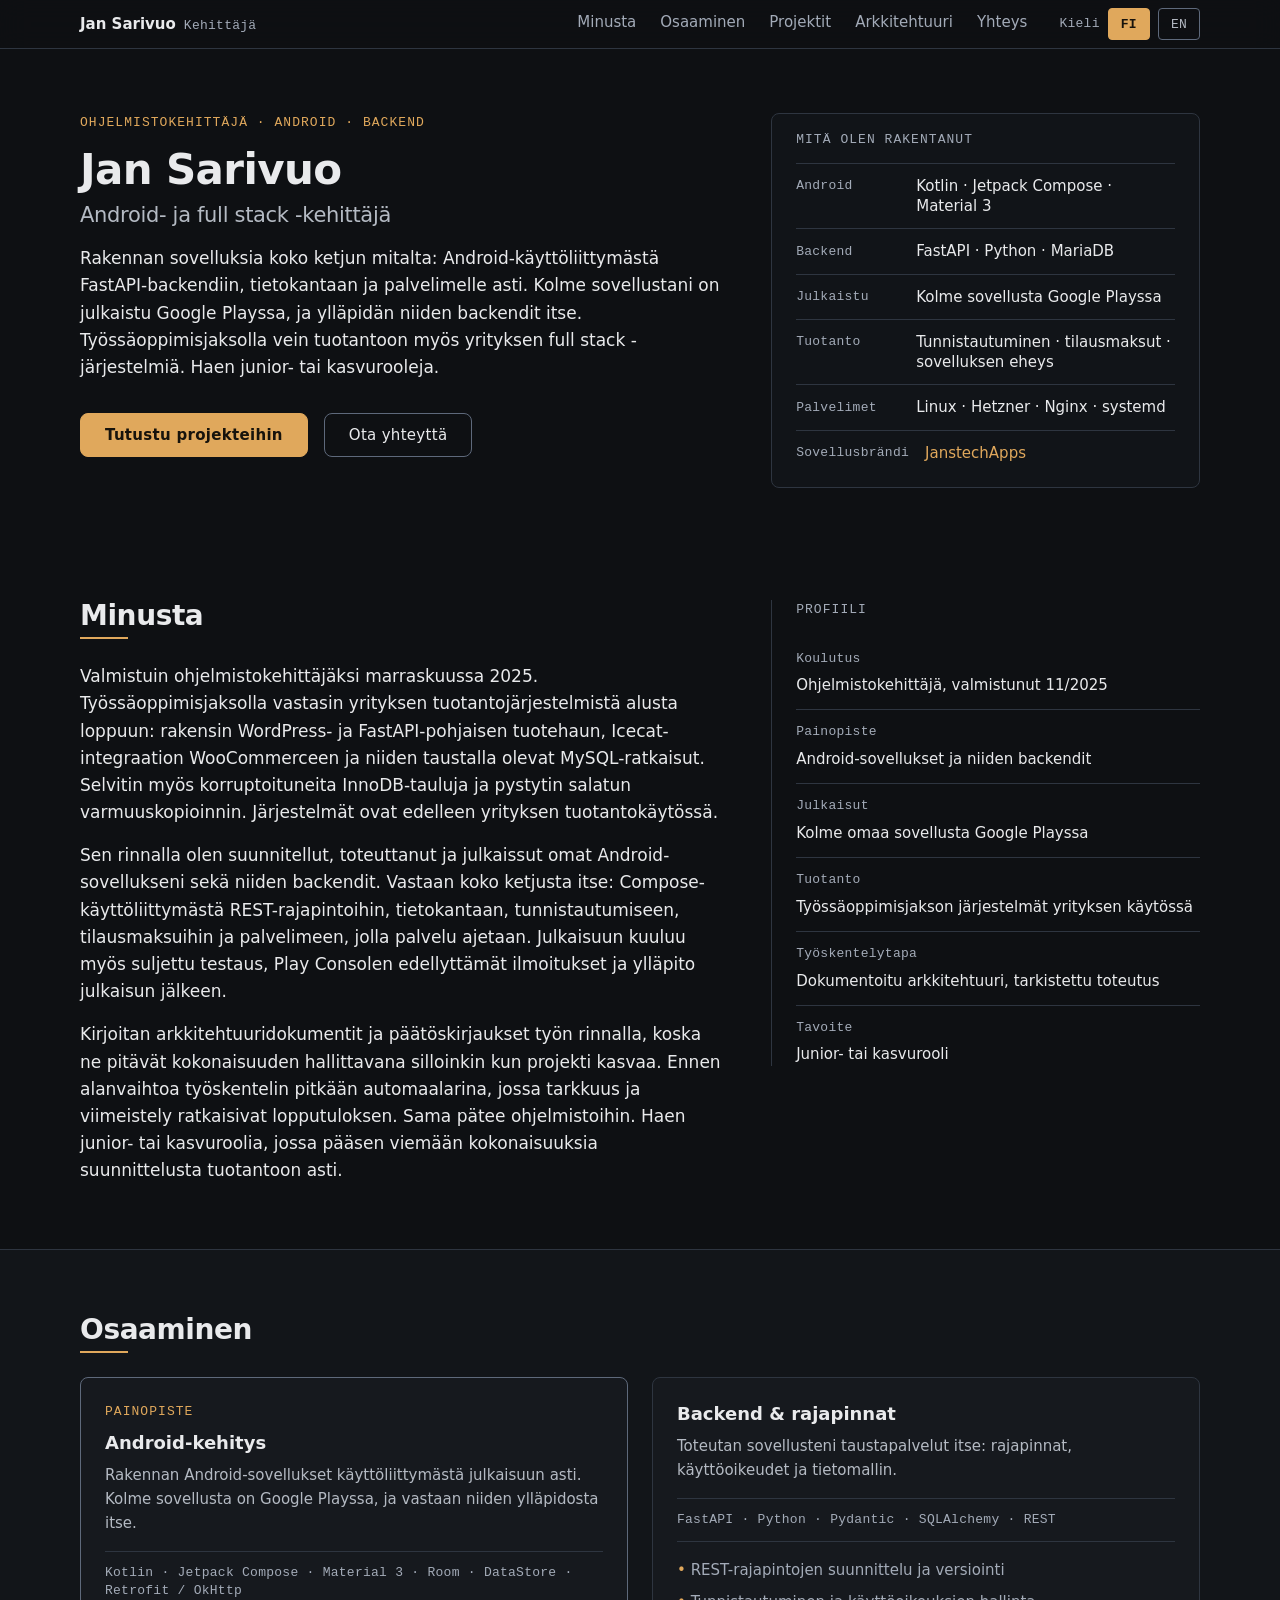
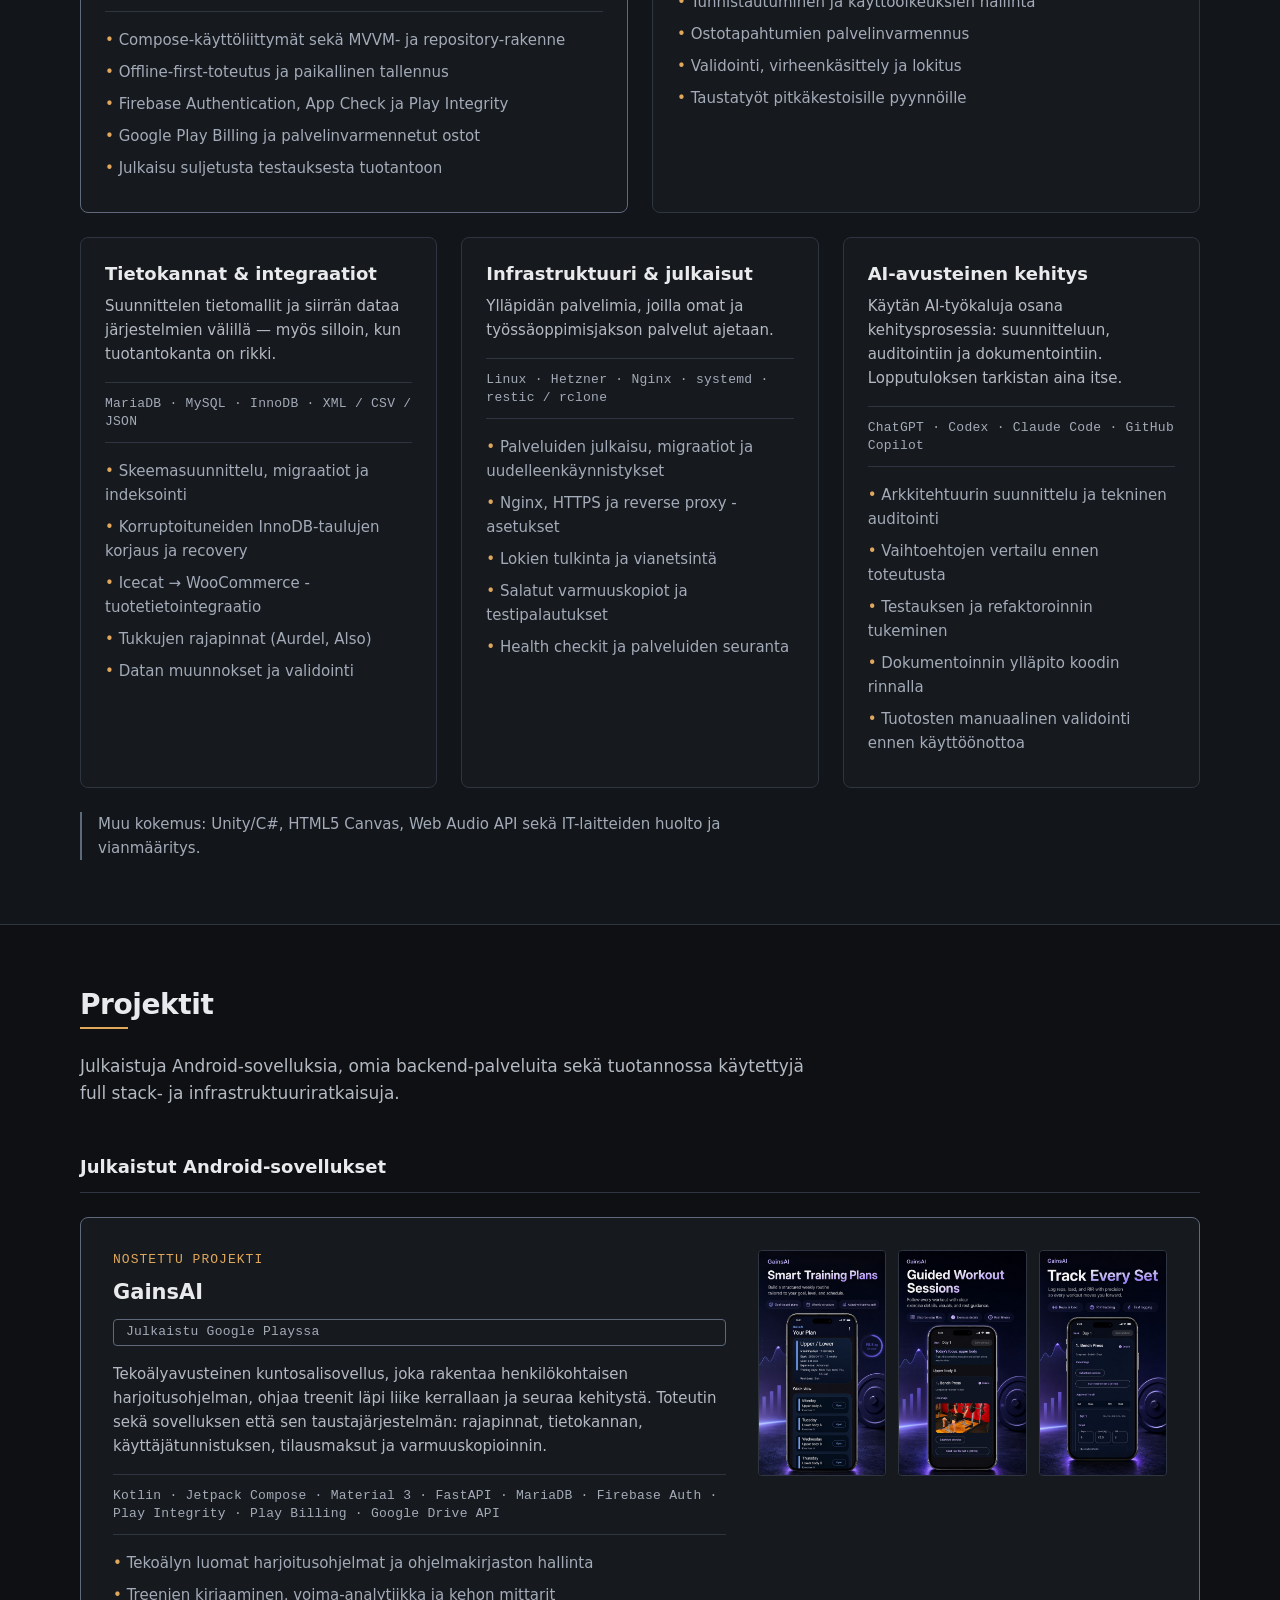
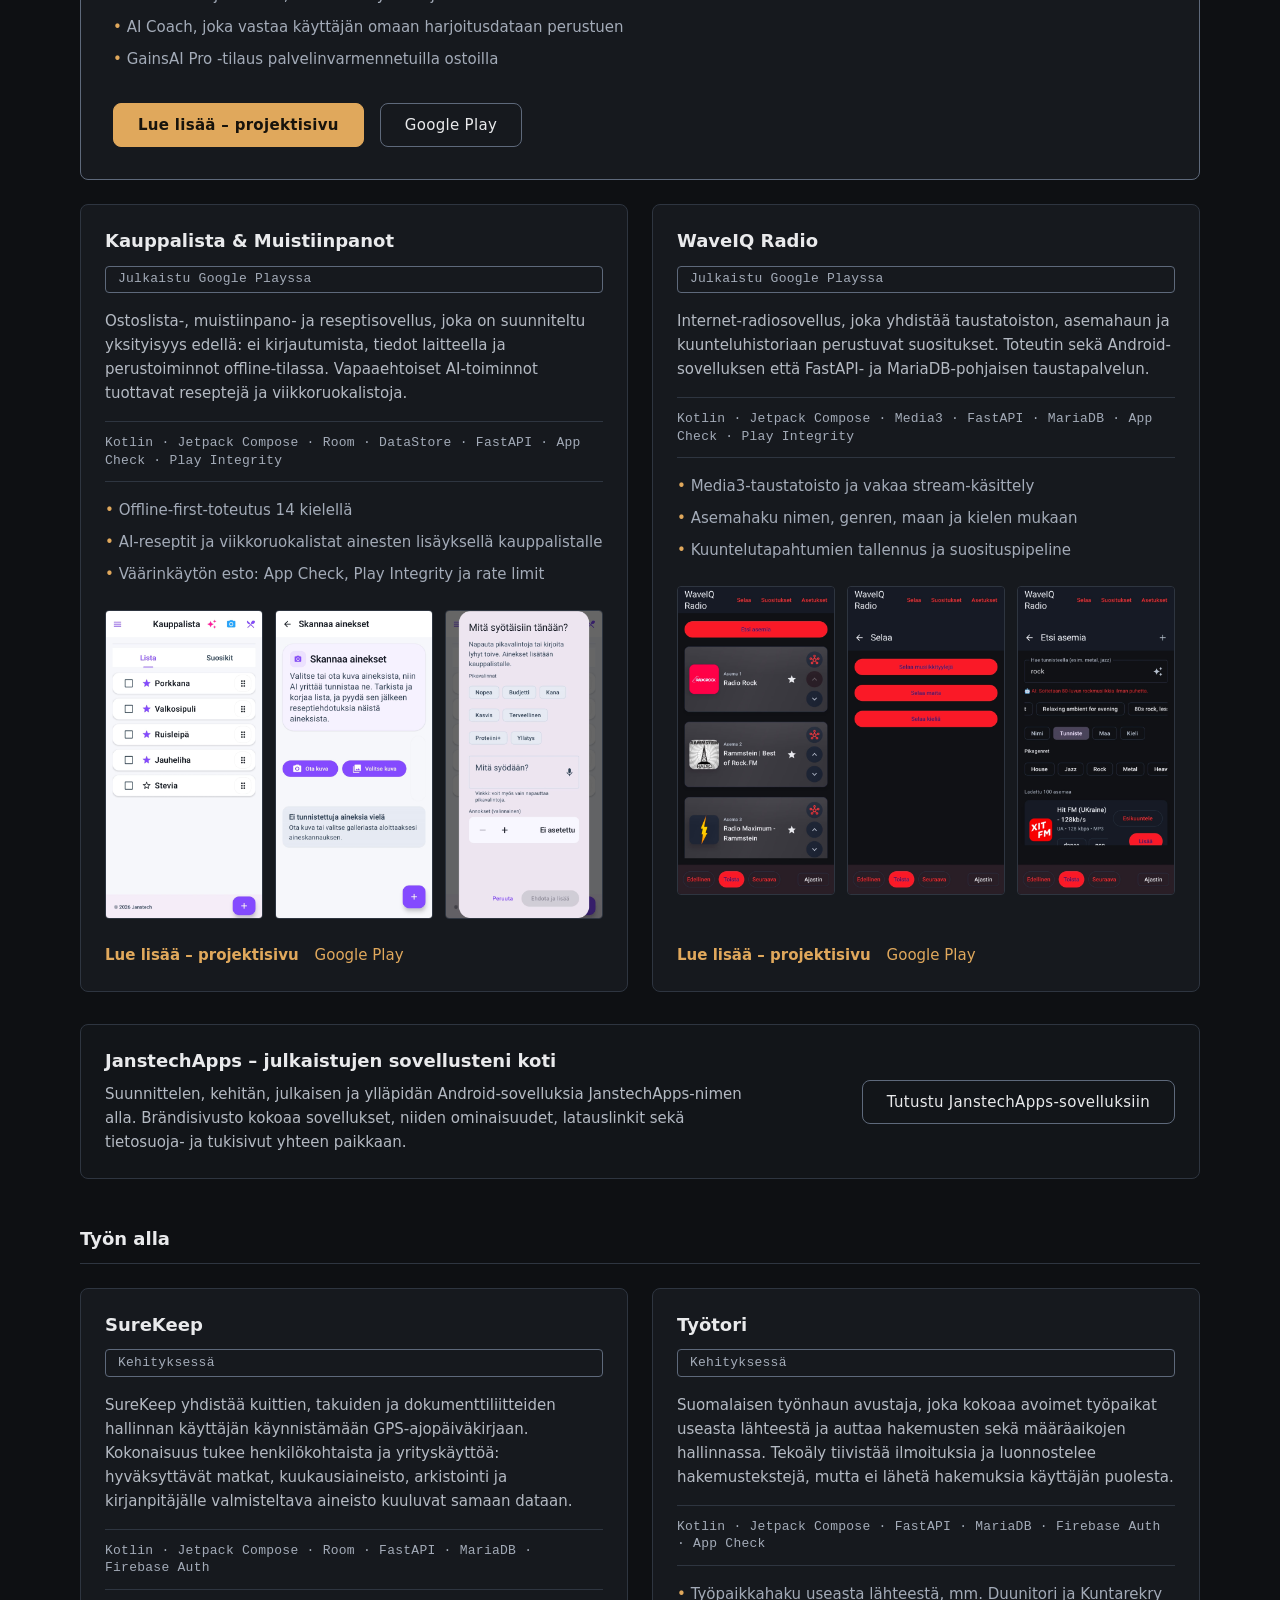
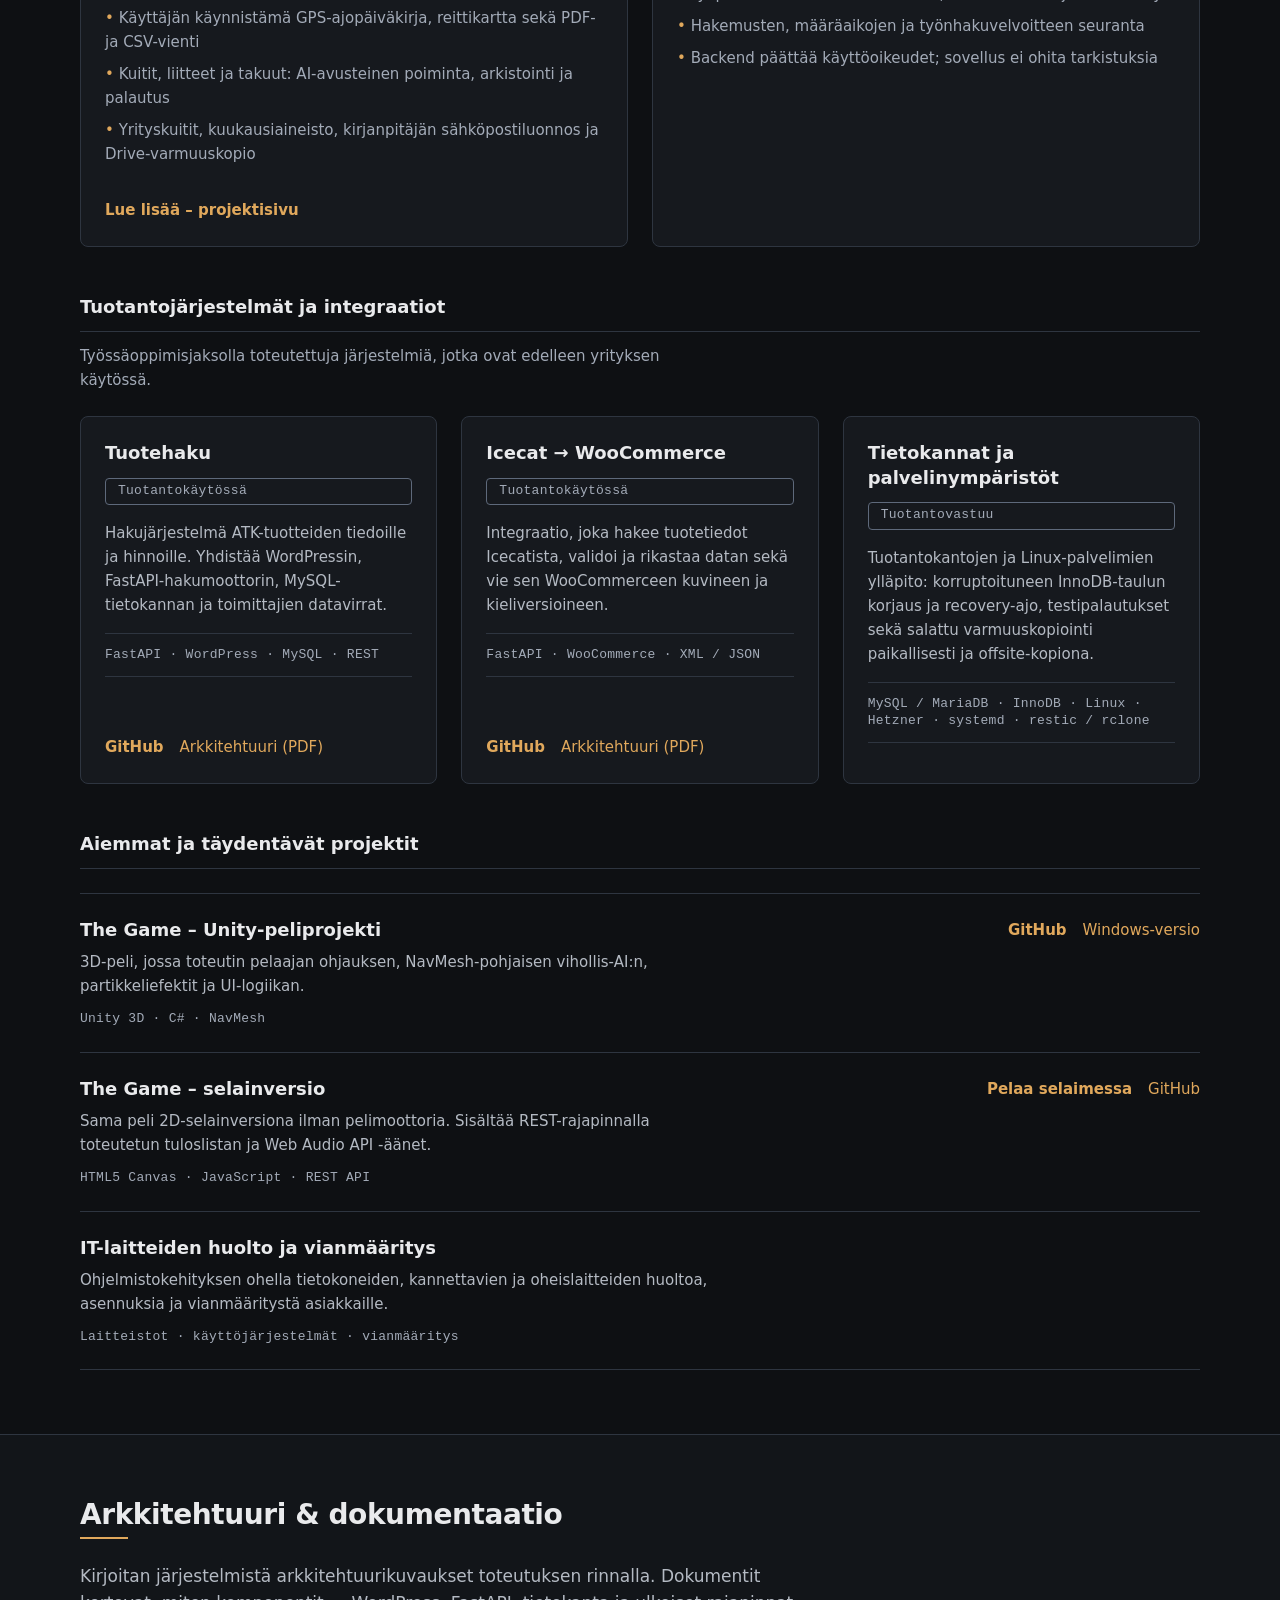
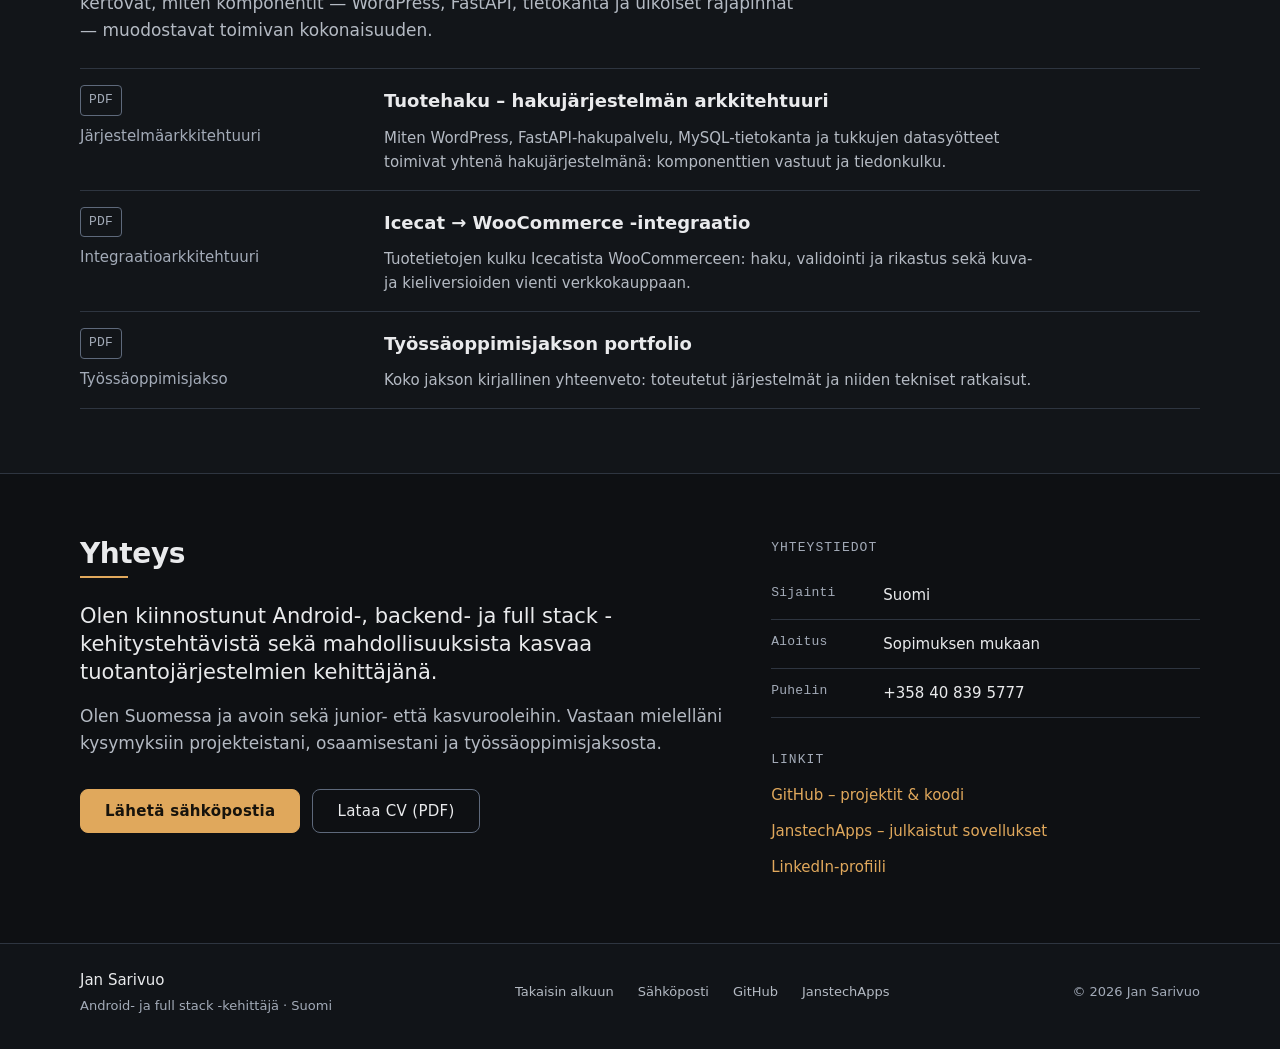
==== commit 335da7e2: "Add a detailed SureKeep project page and expand its portfolio summary Document verified receipt, war" ====
--- a/index.html
+++ b/index.html
@@ -355,17 +355,20 @@
                 <h3 class="project-group-heading" id="group-building" data-i18n="group_building">Työn alla</h3>
 
                 <div class="app-grid">
-                    <article class="project-app">
-                        <h4 data-i18n="proj_surekeep_title">SureKeep</h4>
-                        <p class="project-status" data-i18n="status_preparing">Tuotantovalmistelussa</p>
-                        <p class="project-lead" data-i18n="proj_surekeep_desc">Sovellus kuittien, takuiden ja liitteiden hallintaan. Kuitin voi kuvata, ja tekoäly poimii siitä tiedot käyttäjän tarkistettavaksi. Takuuajoista muistutetaan, ja tiedot synkronoidaan omaan backendiin.</p>
-                        <p class="project-tech" data-i18n="proj_surekeep_meta">Kotlin · Jetpack Compose · FastAPI · SQLAlchemy · Alembic · MariaDB · Firebase Auth</p>
-                        <ul class="project-evidence">
-                            <li data-i18n="proj_surekeep_1">Kuitin kuvaus ja tekoälyavusteinen tietojen poiminta</li>
-                            <li data-i18n="proj_surekeep_2">Takuumuistutukset sekä kuittien arkistointi ja palautus aktiiviseksi</li>
-                            <li data-i18n="proj_surekeep_3">Käyttäjätilit, pilvisynkronointi, Drive-varmuuskopio ja tilin poisto</li>
-                        </ul>
-                    </article>
+                    <article class="project-app">
+                        <h4 data-i18n="proj_surekeep_title">SureKeep</h4>
+                        <p class="project-status" data-i18n="status_development">Kehityksessä</p>
+                        <p class="project-lead" data-i18n="proj_surekeep_desc">SureKeep yhdistää kuittien, takuiden ja dokumenttiliitteiden hallinnan käyttäjän käynnistämään GPS-ajopäiväkirjaan. Kokonaisuus tukee henkilökohtaista ja yrityskäyttöä: hyväksyttävät matkat, kuukausiaineisto, arkistointi ja kirjanpitäjälle valmisteltava aineisto kuuluvat samaan dataan.</p>
+                        <p class="project-tech" data-i18n="proj_surekeep_meta">Kotlin · Jetpack Compose · Room · FastAPI · MariaDB · Firebase Auth</p>
+                        <ul class="project-evidence">
+                            <li data-i18n="proj_surekeep_1">Käyttäjän käynnistämä GPS-ajopäiväkirja, reittikartta sekä PDF- ja CSV-vienti</li>
+                            <li data-i18n="proj_surekeep_2">Kuitit, liitteet ja takuut: AI-avusteinen poiminta, arkistointi ja palautus</li>
+                            <li data-i18n="proj_surekeep_3">Yrityskuitit, kuukausiaineisto, kirjanpitäjän sähköpostiluonnos ja Drive-varmuuskopio</li>
+                        </ul>
+                        <div class="project-actions">
+                            <a class="link-primary" href="surekeep/" data-i18n="proj_surekeep_link_page">Lue lisää – projektisivu</a>
+                        </div>
+                    </article>
 
                     <article class="project-app">
                         <h4 data-i18n="proj_tyotori_title">Työtori</h4>
@@ -738,7 +741,6 @@
         group_systems_note: "Työssäoppimisjaksolla toteutettuja järjestelmiä, jotka ovat edelleen yrityksen käytössä.",
         group_earlier: "Aiemmat ja täydentävät projektit",
         status_published: "Julkaistu Google Playssa",
-        status_preparing: "Tuotantovalmistelussa",
         status_development: "Kehityksessä",
         status_production: "Tuotantokäytössä",
         status_responsibility: "Tuotantovastuu",
@@ -781,12 +783,13 @@
         brand_title: "JanstechApps – julkaistujen sovellusteni koti",
         brand_text: "Suunnittelen, kehitän, julkaisen ja ylläpidän Android-sovelluksia JanstechApps-nimen alla. Brändisivusto kokoaa sovellukset, niiden ominaisuudet, latauslinkit sekä tietosuoja- ja tukisivut yhteen paikkaan.",
         brand_cta: "Tutustu JanstechApps-sovelluksiin",
-        proj_surekeep_title: "SureKeep",
-        proj_surekeep_desc: "Sovellus kuittien, takuiden ja liitteiden hallintaan. Kuitin voi kuvata, ja tekoäly poimii siitä tiedot käyttäjän tarkistettavaksi. Takuuajoista muistutetaan, ja tiedot synkronoidaan omaan backendiin.",
-        proj_surekeep_meta: "Kotlin · Jetpack Compose · FastAPI · SQLAlchemy · Alembic · MariaDB · Firebase Auth",
-        proj_surekeep_1: "Kuitin kuvaus ja tekoälyavusteinen tietojen poiminta",
-        proj_surekeep_2: "Takuumuistutukset sekä kuittien arkistointi ja palautus aktiiviseksi",
-        proj_surekeep_3: "Käyttäjätilit, pilvisynkronointi, Drive-varmuuskopio ja tilin poisto",
+        proj_surekeep_title: "SureKeep",
+        proj_surekeep_desc: "SureKeep yhdistää kuittien, takuiden ja dokumenttiliitteiden hallinnan käyttäjän käynnistämään GPS-ajopäiväkirjaan. Kokonaisuus tukee henkilökohtaista ja yrityskäyttöä: hyväksyttävät matkat, kuukausiaineisto, arkistointi ja kirjanpitäjälle valmisteltava aineisto kuuluvat samaan dataan.",
+        proj_surekeep_meta: "Kotlin · Jetpack Compose · Room · FastAPI · MariaDB · Firebase Auth",
+        proj_surekeep_1: "Käyttäjän käynnistämä GPS-ajopäiväkirja, reittikartta sekä PDF- ja CSV-vienti",
+        proj_surekeep_2: "Kuitit, liitteet ja takuut: AI-avusteinen poiminta, arkistointi ja palautus",
+        proj_surekeep_3: "Yrityskuitit, kuukausiaineisto, kirjanpitäjän sähköpostiluonnos ja Drive-varmuuskopio",
+        proj_surekeep_link_page: "Lue lisää – projektisivu",
         proj_tyotori_title: "Työtori",
         proj_tyotori_desc: "Suomalaisen työnhaun avustaja, joka kokoaa avoimet työpaikat useasta lähteestä ja auttaa hakemusten sekä määräaikojen hallinnassa. Tekoäly tiivistää ilmoituksia ja luonnostelee hakemustekstejä, mutta ei lähetä hakemuksia käyttäjän puolesta.",
         proj_tyotori_meta: "Kotlin · Jetpack Compose · FastAPI · MariaDB · Firebase Auth · App Check",
@@ -967,7 +970,6 @@
         group_systems_note: "Systems built during my work placement that the company still runs today.",
         group_earlier: "Earlier and complementary work",
         status_published: "Published on Google Play",
-        status_preparing: "Preparing for release",
         status_development: "In development",
         status_production: "Running in production",
         status_responsibility: "Production responsibility",
@@ -1010,12 +1012,13 @@
         brand_title: "JanstechApps – home of my published applications",
         brand_text: "I design, develop, publish, and maintain Android applications under the JanstechApps name. The product site brings the applications, their features, download links, and the privacy and support pages together in one place.",
         brand_cta: "Explore JanstechApps applications",
-        proj_surekeep_title: "SureKeep",
-        proj_surekeep_desc: "An app for managing receipts, warranties, and attachments. You photograph a receipt and AI extracts the details for you to review. Warranty periods trigger reminders, and the data syncs to a backend I built.",
-        proj_surekeep_meta: "Kotlin · Jetpack Compose · FastAPI · SQLAlchemy · Alembic · MariaDB · Firebase Auth",
-        proj_surekeep_1: "Receipt capture with AI-assisted data extraction",
-        proj_surekeep_2: "Warranty reminders, archiving, and restoring receipts",
-        proj_surekeep_3: "User accounts, cloud sync, Drive backup, and account deletion",
+        proj_surekeep_title: "SureKeep",
+        proj_surekeep_desc: "SureKeep combines receipt, warranty, and document-attachment management with a user-started GPS driving log. It supports personal and business use: reviewable trips, monthly material, archiving, and accountant-ready material belong to the same data model.",
+        proj_surekeep_meta: "Kotlin · Jetpack Compose · Room · FastAPI · MariaDB · Firebase Auth",
+        proj_surekeep_1: "User-started GPS driving log, route map, and PDF and CSV export",
+        proj_surekeep_2: "Receipts, attachments, and warranties: AI-assisted extraction, archive, and restore",
+        proj_surekeep_3: "Business receipts, monthly material, accountant email draft, and Drive backup",
+        proj_surekeep_link_page: "Read more – project page",
         proj_tyotori_title: "Työtori",
         proj_tyotori_desc: "A Finnish job-search assistant that collects open positions from several sources and helps manage applications and deadlines. AI summarises listings and drafts application text, but never submits an application on the user\u2019s behalf.",
         proj_tyotori_meta: "Kotlin · Jetpack Compose · FastAPI · MariaDB · Firebase Auth · App Check",
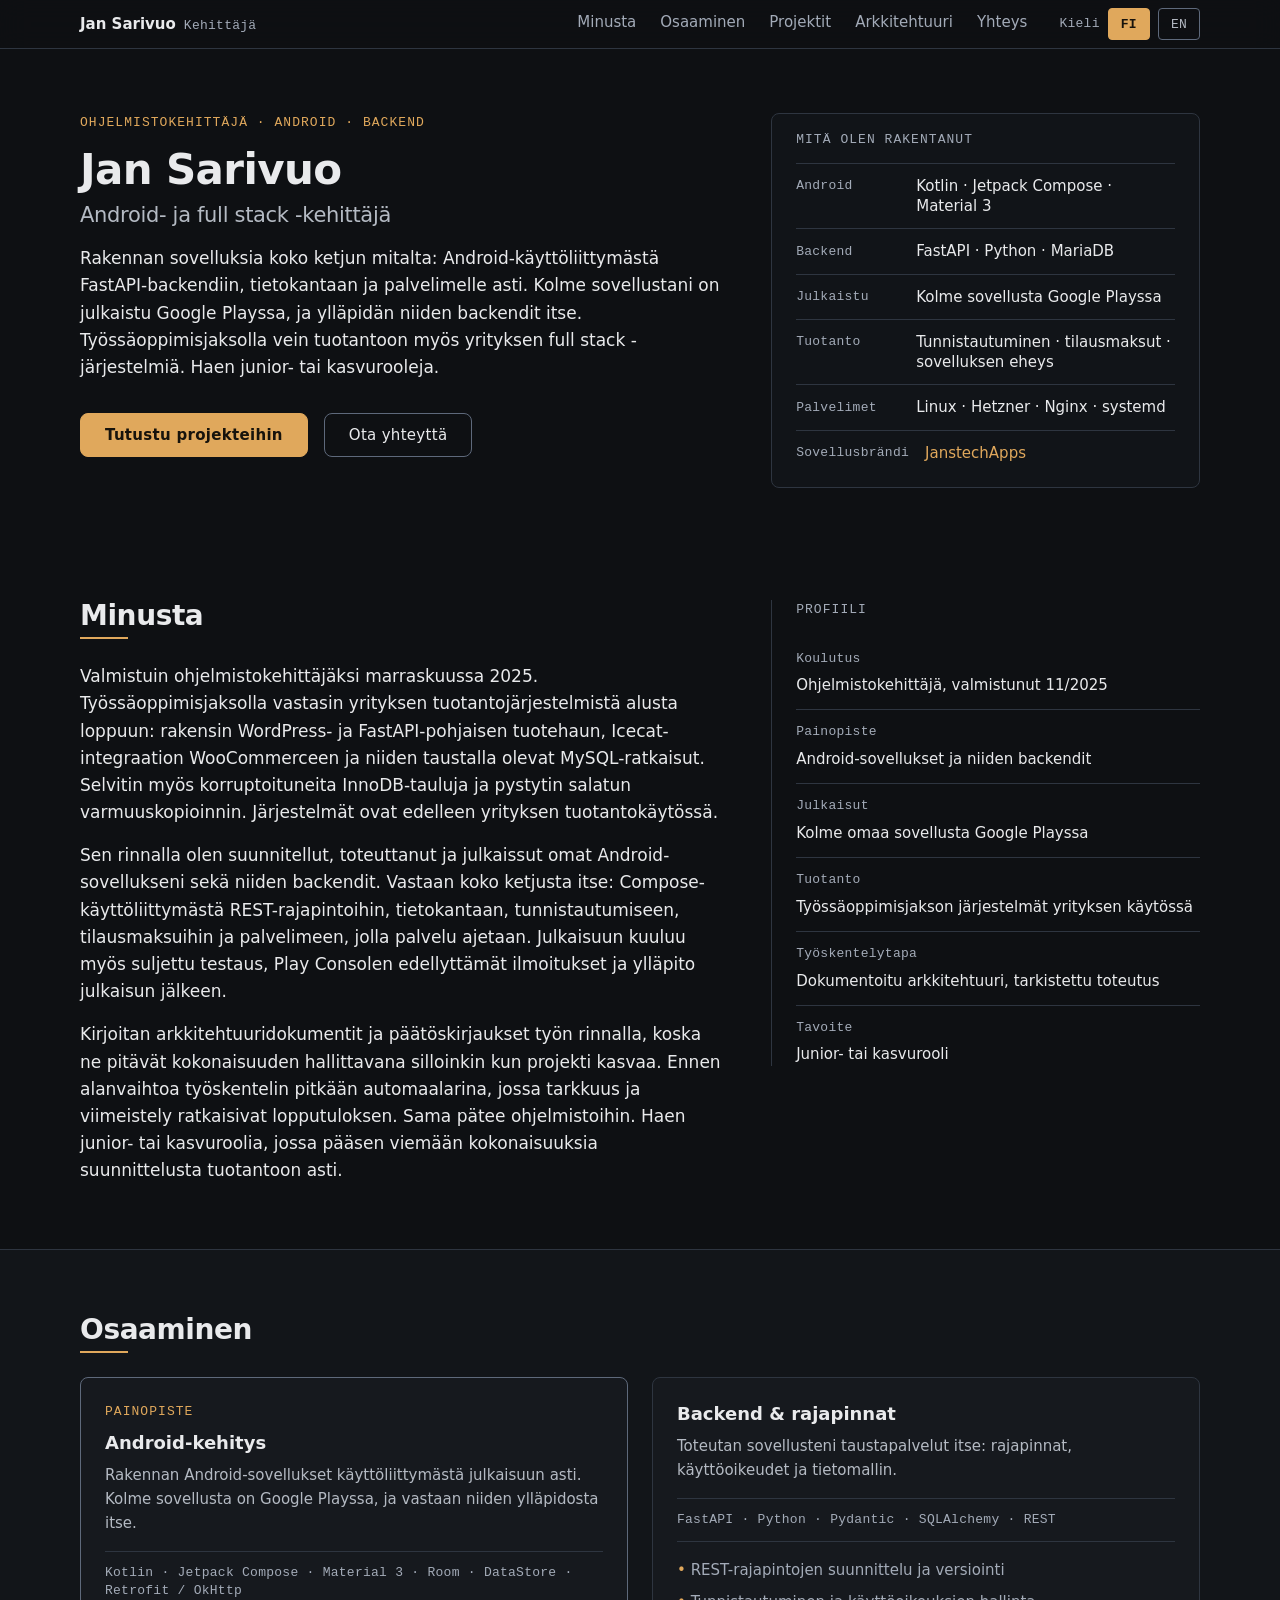
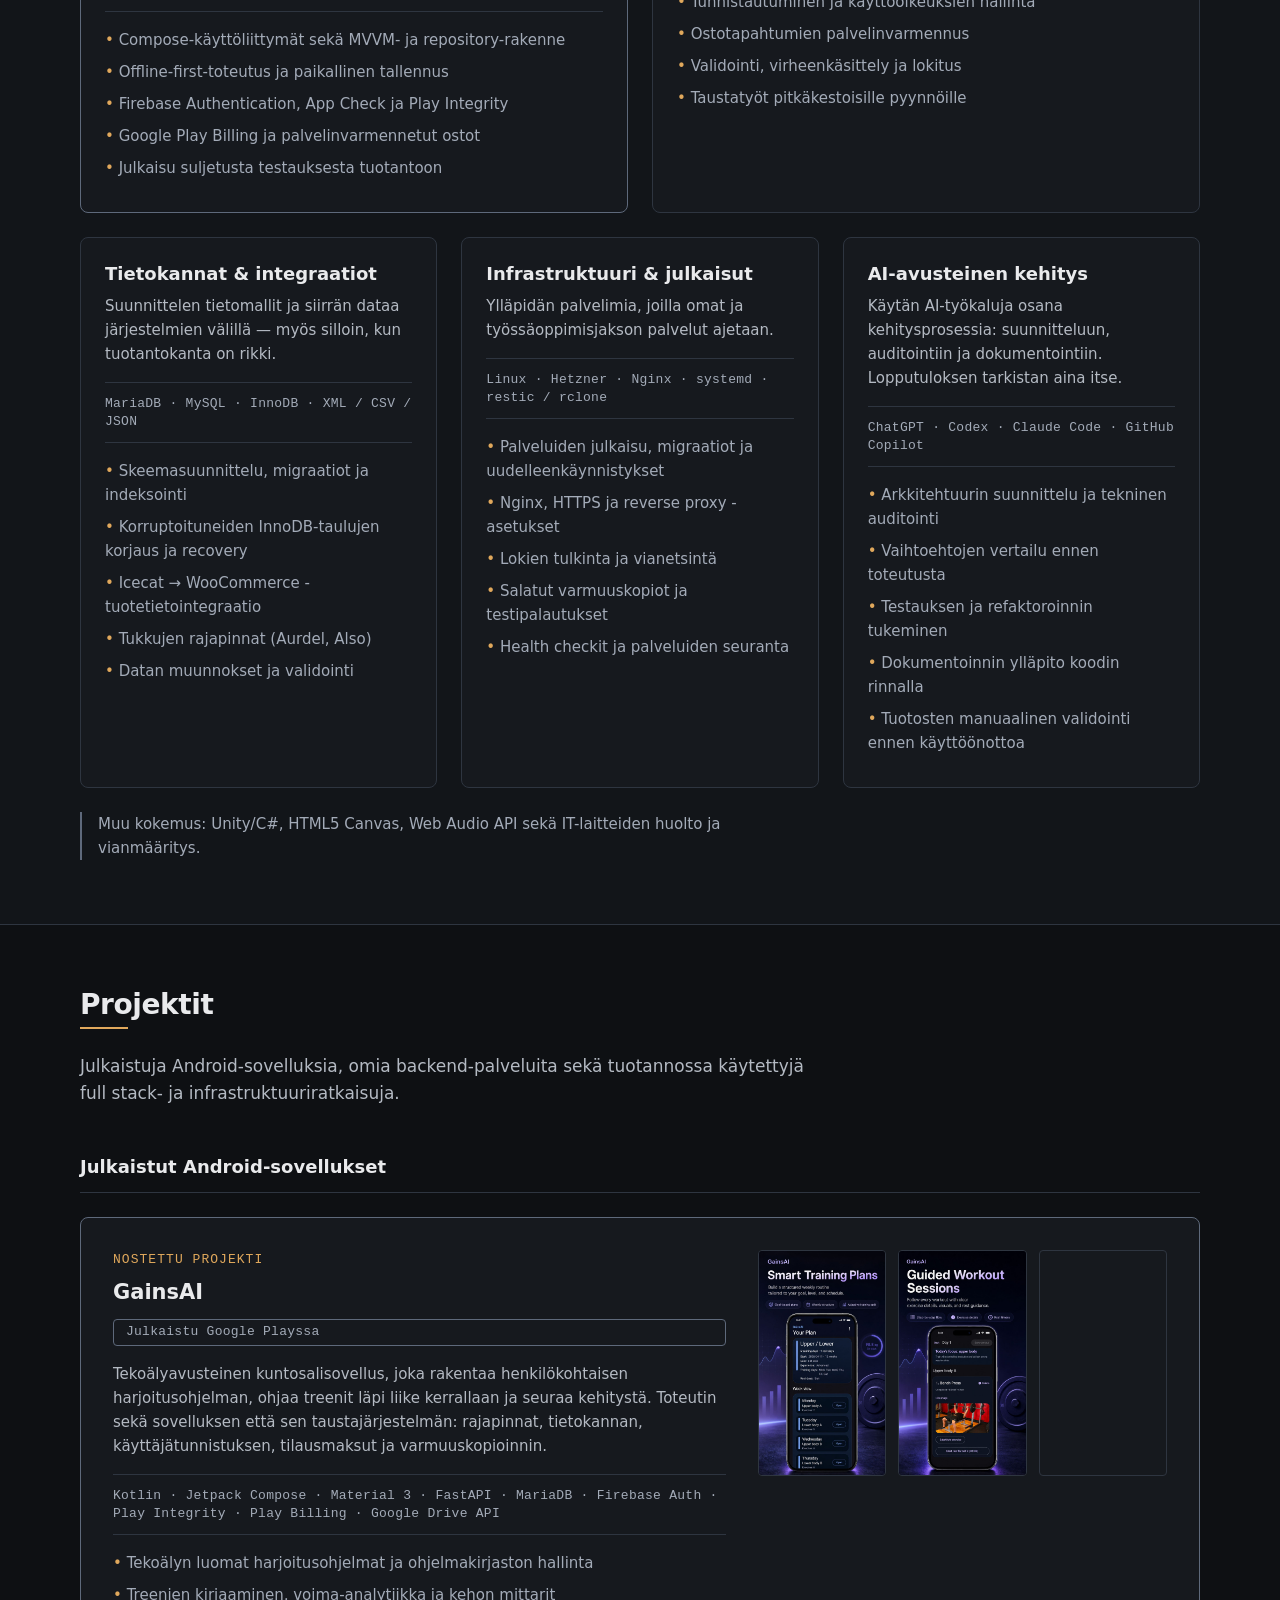
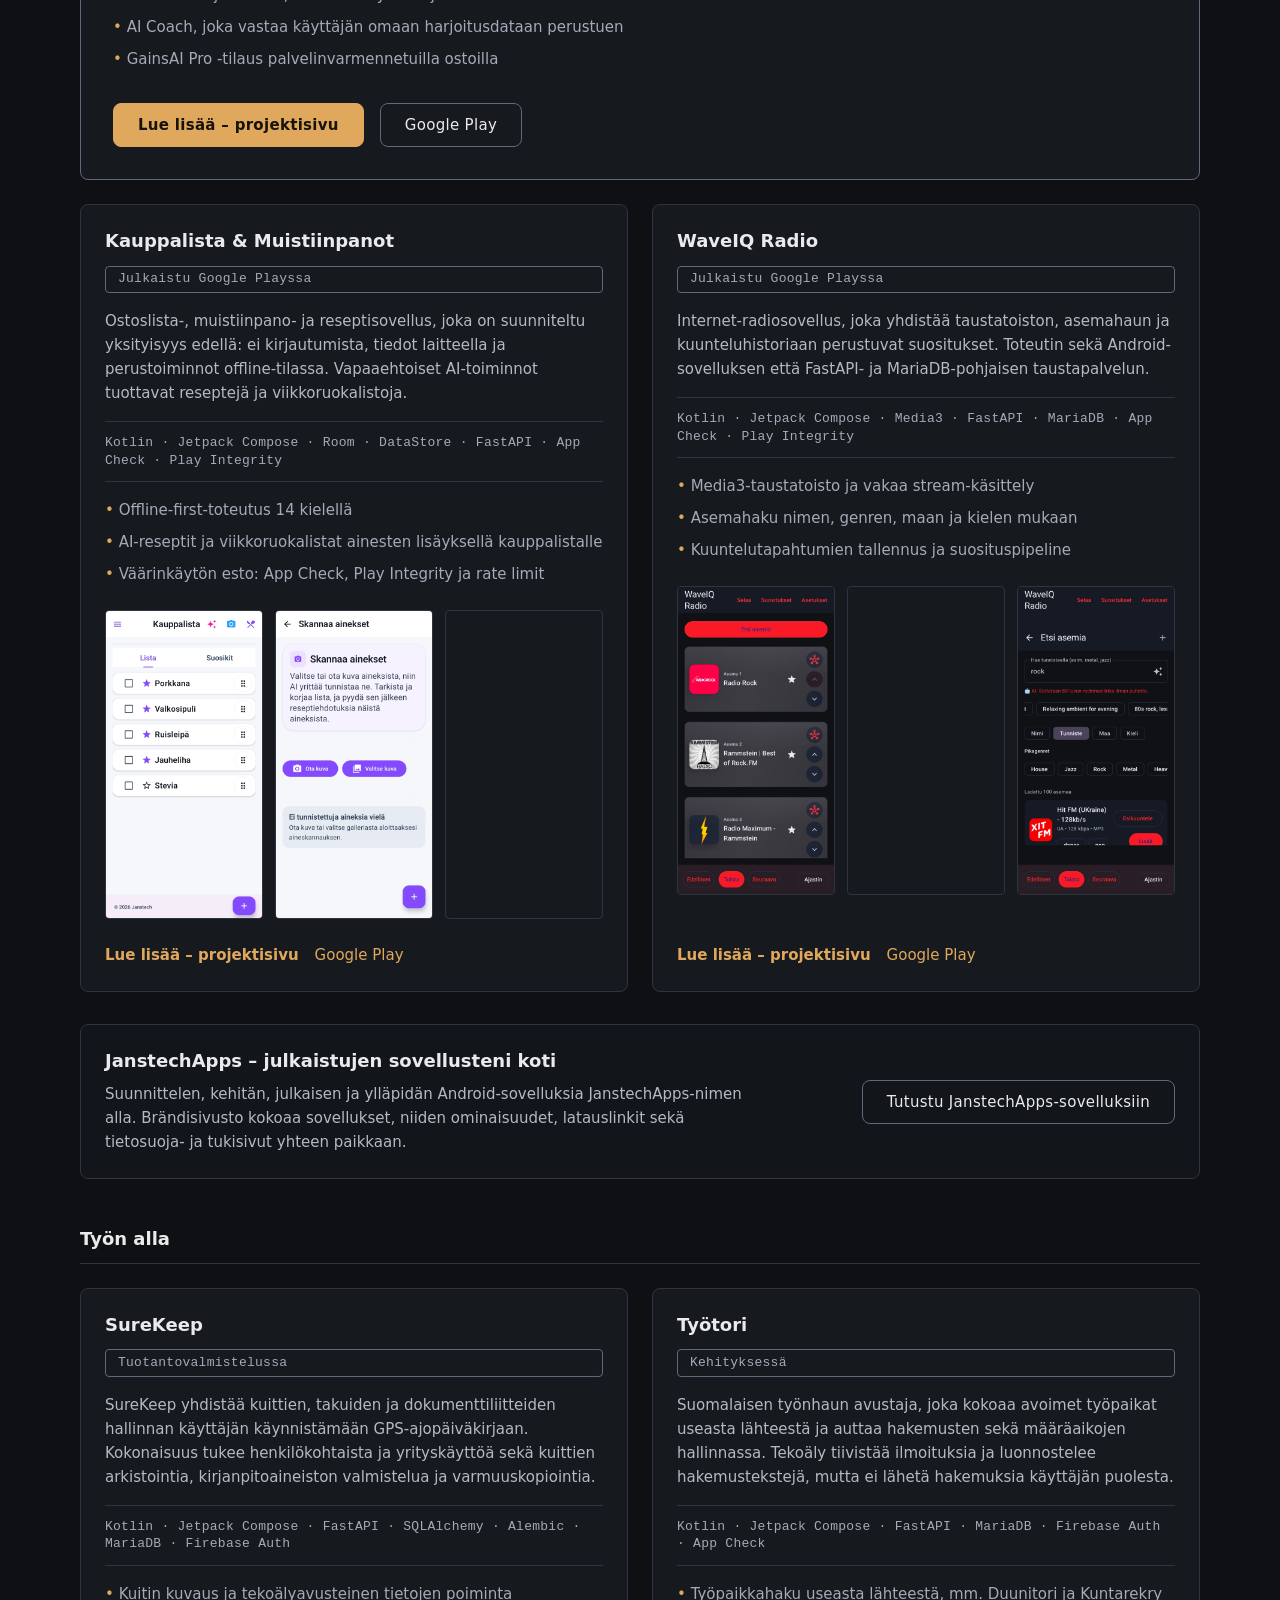
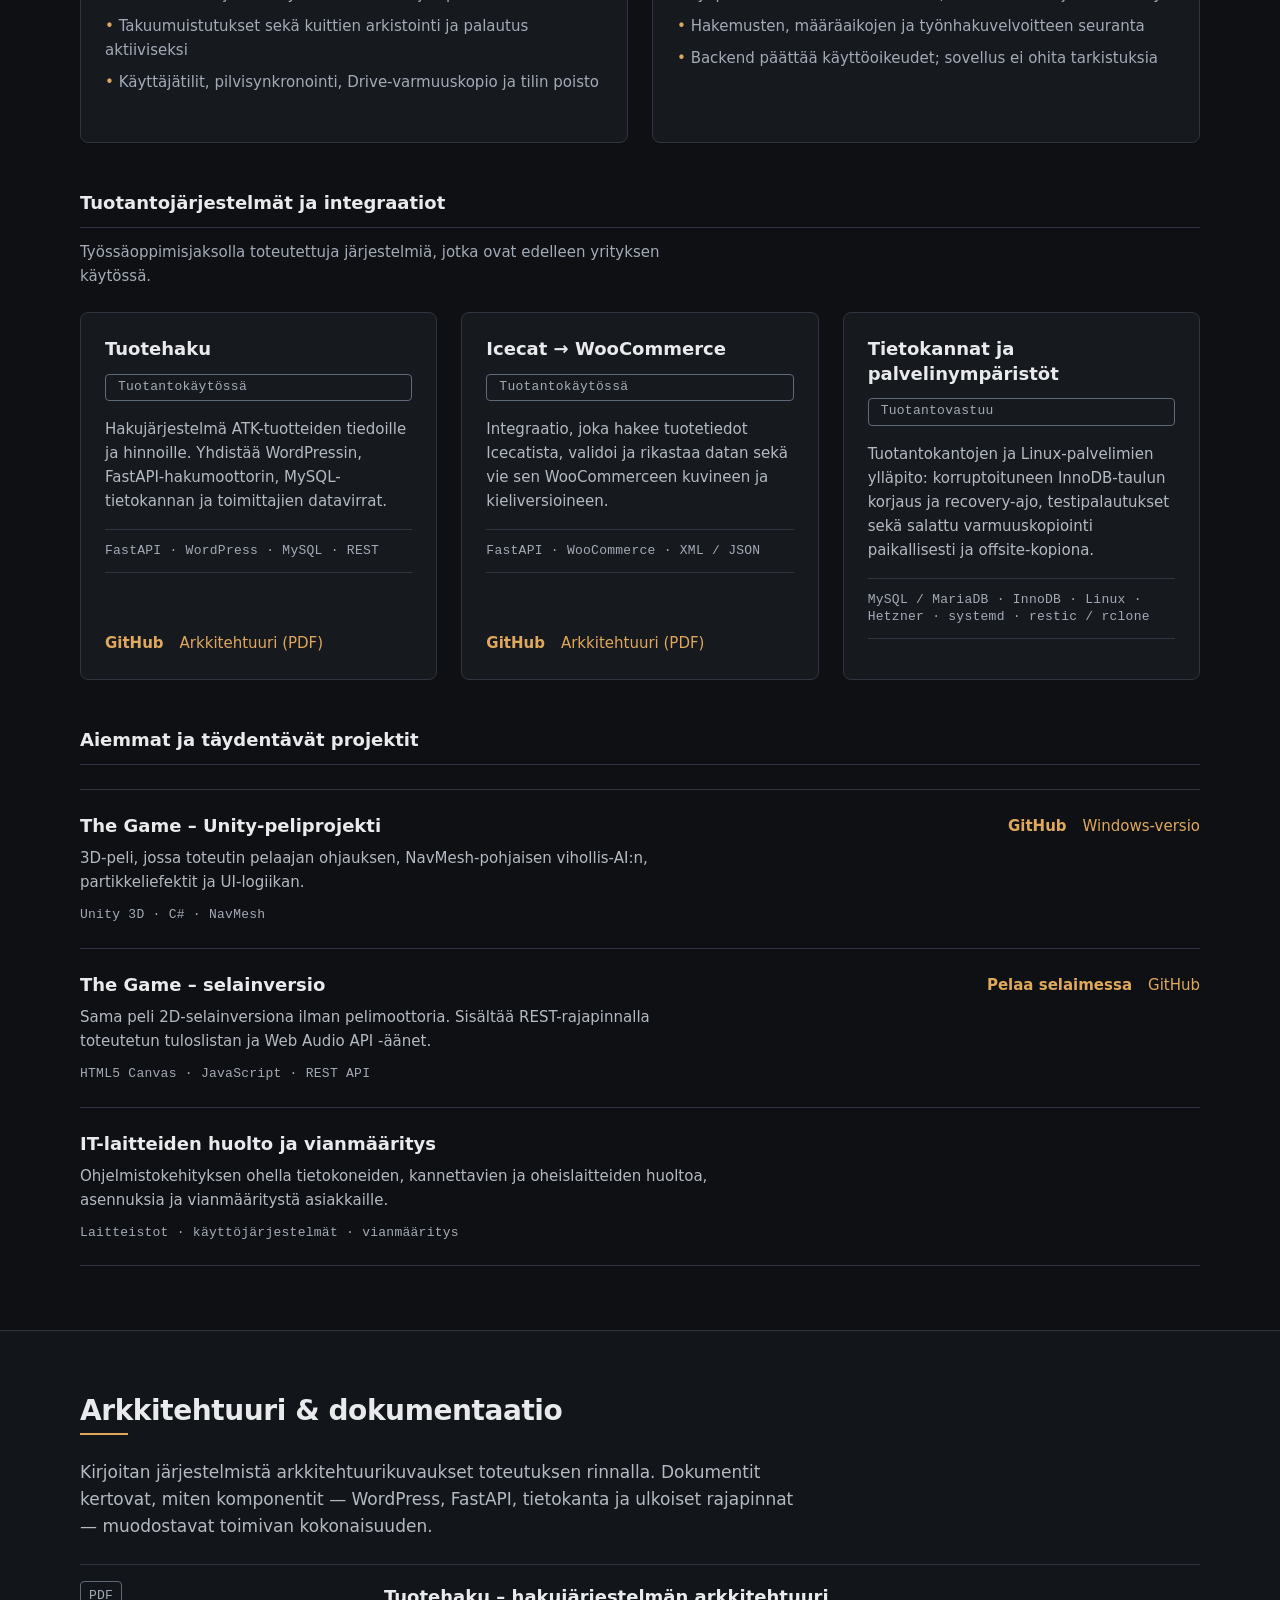
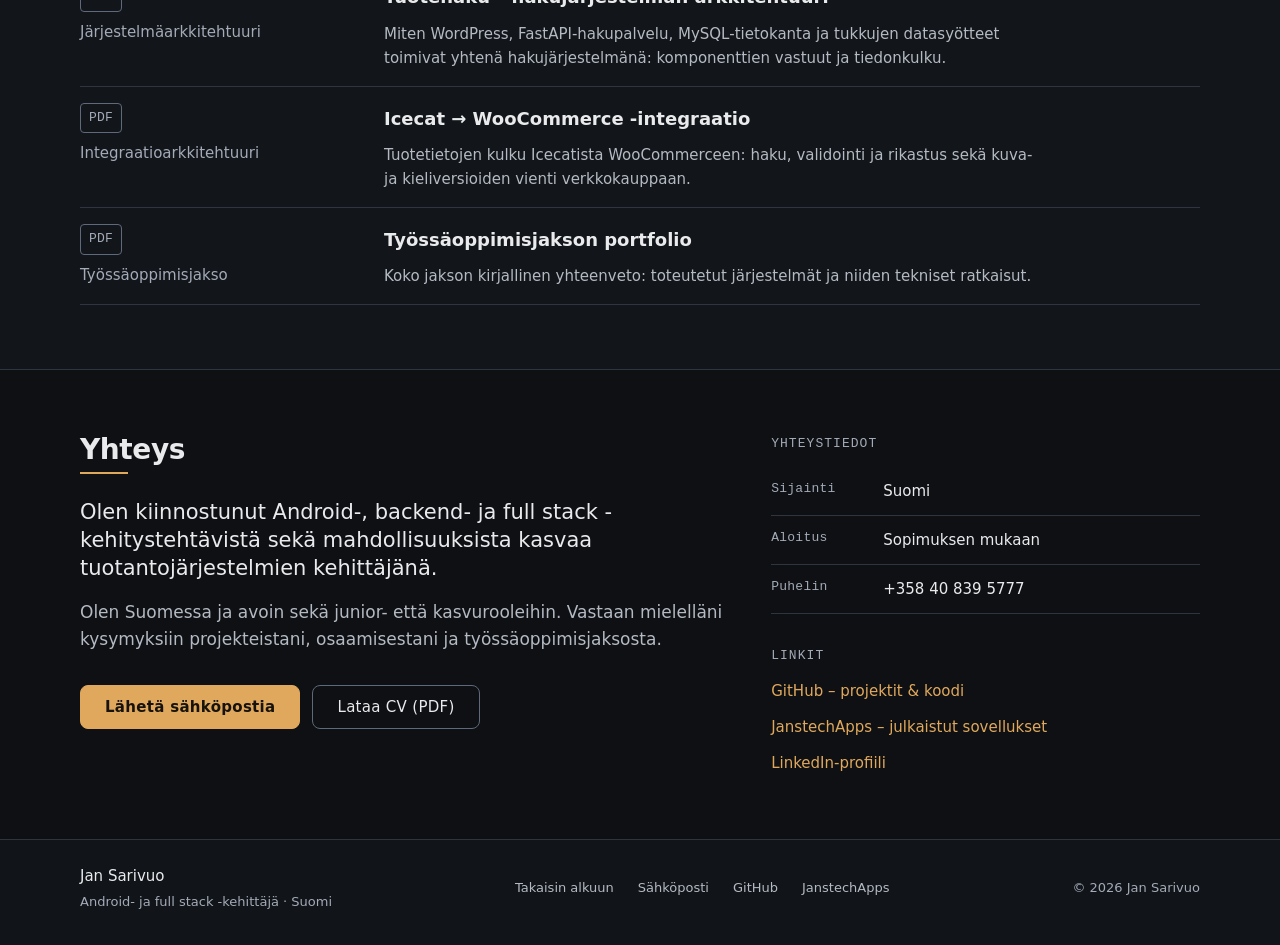
==== commit 15c2c0ed: "Revert the SureKeep redesign and keep only the summary update Remove the standalone page and every s" ====
--- a/index.html
+++ b/index.html
@@ -357,17 +357,14 @@
                 <div class="app-grid">
                     <article class="project-app">
                         <h4 data-i18n="proj_surekeep_title">SureKeep</h4>
-                        <p class="project-status" data-i18n="status_development">Kehityksessä</p>
-                        <p class="project-lead" data-i18n="proj_surekeep_desc">SureKeep yhdistää kuittien, takuiden ja dokumenttiliitteiden hallinnan käyttäjän käynnistämään GPS-ajopäiväkirjaan. Kokonaisuus tukee henkilökohtaista ja yrityskäyttöä: hyväksyttävät matkat, kuukausiaineisto, arkistointi ja kirjanpitäjälle valmisteltava aineisto kuuluvat samaan dataan.</p>
-                        <p class="project-tech" data-i18n="proj_surekeep_meta">Kotlin · Jetpack Compose · Room · FastAPI · MariaDB · Firebase Auth</p>
+                        <p class="project-status" data-i18n="status_preparing">Tuotantovalmistelussa</p>
+                        <p class="project-lead" data-i18n="proj_surekeep_desc">SureKeep yhdistää kuittien, takuiden ja dokumenttiliitteiden hallinnan käyttäjän käynnistämään GPS-ajopäiväkirjaan. Kokonaisuus tukee henkilökohtaista ja yrityskäyttöä sekä kuittien arkistointia, kirjanpitoaineiston valmistelua ja varmuuskopiointia.</p>
+                        <p class="project-tech" data-i18n="proj_surekeep_meta">Kotlin · Jetpack Compose · FastAPI · SQLAlchemy · Alembic · MariaDB · Firebase Auth</p>
                         <ul class="project-evidence">
-                            <li data-i18n="proj_surekeep_1">Käyttäjän käynnistämä GPS-ajopäiväkirja, reittikartta sekä PDF- ja CSV-vienti</li>
-                            <li data-i18n="proj_surekeep_2">Kuitit, liitteet ja takuut: AI-avusteinen poiminta, arkistointi ja palautus</li>
-                            <li data-i18n="proj_surekeep_3">Yrityskuitit, kuukausiaineisto, kirjanpitäjän sähköpostiluonnos ja Drive-varmuuskopio</li>
+                            <li data-i18n="proj_surekeep_1">Kuitin kuvaus ja tekoälyavusteinen tietojen poiminta</li>
+                            <li data-i18n="proj_surekeep_2">Takuumuistutukset sekä kuittien arkistointi ja palautus aktiiviseksi</li>
+                            <li data-i18n="proj_surekeep_3">Käyttäjätilit, pilvisynkronointi, Drive-varmuuskopio ja tilin poisto</li>
                         </ul>
-                        <div class="project-actions">
-                            <a class="link-primary" href="surekeep/" data-i18n="proj_surekeep_link_page">Lue lisää – projektisivu</a>
-                        </div>
                     </article>
 
                     <article class="project-app">
@@ -741,6 +738,7 @@
         group_systems_note: "Työssäoppimisjaksolla toteutettuja järjestelmiä, jotka ovat edelleen yrityksen käytössä.",
         group_earlier: "Aiemmat ja täydentävät projektit",
         status_published: "Julkaistu Google Playssa",
+        status_preparing: "Tuotantovalmistelussa",
         status_development: "Kehityksessä",
         status_production: "Tuotantokäytössä",
         status_responsibility: "Tuotantovastuu",
@@ -784,12 +782,11 @@
         brand_text: "Suunnittelen, kehitän, julkaisen ja ylläpidän Android-sovelluksia JanstechApps-nimen alla. Brändisivusto kokoaa sovellukset, niiden ominaisuudet, latauslinkit sekä tietosuoja- ja tukisivut yhteen paikkaan.",
         brand_cta: "Tutustu JanstechApps-sovelluksiin",
         proj_surekeep_title: "SureKeep",
-        proj_surekeep_desc: "SureKeep yhdistää kuittien, takuiden ja dokumenttiliitteiden hallinnan käyttäjän käynnistämään GPS-ajopäiväkirjaan. Kokonaisuus tukee henkilökohtaista ja yrityskäyttöä: hyväksyttävät matkat, kuukausiaineisto, arkistointi ja kirjanpitäjälle valmisteltava aineisto kuuluvat samaan dataan.",
-        proj_surekeep_meta: "Kotlin · Jetpack Compose · Room · FastAPI · MariaDB · Firebase Auth",
-        proj_surekeep_1: "Käyttäjän käynnistämä GPS-ajopäiväkirja, reittikartta sekä PDF- ja CSV-vienti",
-        proj_surekeep_2: "Kuitit, liitteet ja takuut: AI-avusteinen poiminta, arkistointi ja palautus",
-        proj_surekeep_3: "Yrityskuitit, kuukausiaineisto, kirjanpitäjän sähköpostiluonnos ja Drive-varmuuskopio",
-        proj_surekeep_link_page: "Lue lisää – projektisivu",
+        proj_surekeep_desc: "SureKeep yhdistää kuittien, takuiden ja dokumenttiliitteiden hallinnan käyttäjän käynnistämään GPS-ajopäiväkirjaan. Kokonaisuus tukee henkilökohtaista ja yrityskäyttöä sekä kuittien arkistointia, kirjanpitoaineiston valmistelua ja varmuuskopiointia.",
+        proj_surekeep_meta: "Kotlin · Jetpack Compose · FastAPI · SQLAlchemy · Alembic · MariaDB · Firebase Auth",
+        proj_surekeep_1: "Kuitin kuvaus ja tekoälyavusteinen tietojen poiminta",
+        proj_surekeep_2: "Takuumuistutukset sekä kuittien arkistointi ja palautus aktiiviseksi",
+        proj_surekeep_3: "Käyttäjätilit, pilvisynkronointi, Drive-varmuuskopio ja tilin poisto",
         proj_tyotori_title: "Työtori",
         proj_tyotori_desc: "Suomalaisen työnhaun avustaja, joka kokoaa avoimet työpaikat useasta lähteestä ja auttaa hakemusten sekä määräaikojen hallinnassa. Tekoäly tiivistää ilmoituksia ja luonnostelee hakemustekstejä, mutta ei lähetä hakemuksia käyttäjän puolesta.",
         proj_tyotori_meta: "Kotlin · Jetpack Compose · FastAPI · MariaDB · Firebase Auth · App Check",
@@ -970,6 +967,7 @@
         group_systems_note: "Systems built during my work placement that the company still runs today.",
         group_earlier: "Earlier and complementary work",
         status_published: "Published on Google Play",
+        status_preparing: "Preparing for release",
         status_development: "In development",
         status_production: "Running in production",
         status_responsibility: "Production responsibility",
@@ -1013,12 +1011,11 @@
         brand_text: "I design, develop, publish, and maintain Android applications under the JanstechApps name. The product site brings the applications, their features, download links, and the privacy and support pages together in one place.",
         brand_cta: "Explore JanstechApps applications",
         proj_surekeep_title: "SureKeep",
-        proj_surekeep_desc: "SureKeep combines receipt, warranty, and document-attachment management with a user-started GPS driving log. It supports personal and business use: reviewable trips, monthly material, archiving, and accountant-ready material belong to the same data model.",
-        proj_surekeep_meta: "Kotlin · Jetpack Compose · Room · FastAPI · MariaDB · Firebase Auth",
-        proj_surekeep_1: "User-started GPS driving log, route map, and PDF and CSV export",
-        proj_surekeep_2: "Receipts, attachments, and warranties: AI-assisted extraction, archive, and restore",
-        proj_surekeep_3: "Business receipts, monthly material, accountant email draft, and Drive backup",
-        proj_surekeep_link_page: "Read more – project page",
+        proj_surekeep_desc: "SureKeep combines receipt, warranty, and document attachment management with a user-started GPS driving log. It supports personal and business use, including receipt archiving, preparation of accounting material, and backups.",
+        proj_surekeep_meta: "Kotlin · Jetpack Compose · FastAPI · SQLAlchemy · Alembic · MariaDB · Firebase Auth",
+        proj_surekeep_1: "Receipt capture with AI-assisted data extraction",
+        proj_surekeep_2: "Warranty reminders, archiving, and restoring receipts",
+        proj_surekeep_3: "User accounts, cloud sync, Drive backup, and account deletion",
         proj_tyotori_title: "Työtori",
         proj_tyotori_desc: "A Finnish job-search assistant that collects open positions from several sources and helps manage applications and deadlines. AI summarises listings and drafts application text, but never submits an application on the user\u2019s behalf.",
         proj_tyotori_meta: "Kotlin · Jetpack Compose · FastAPI · MariaDB · Firebase Auth · App Check",
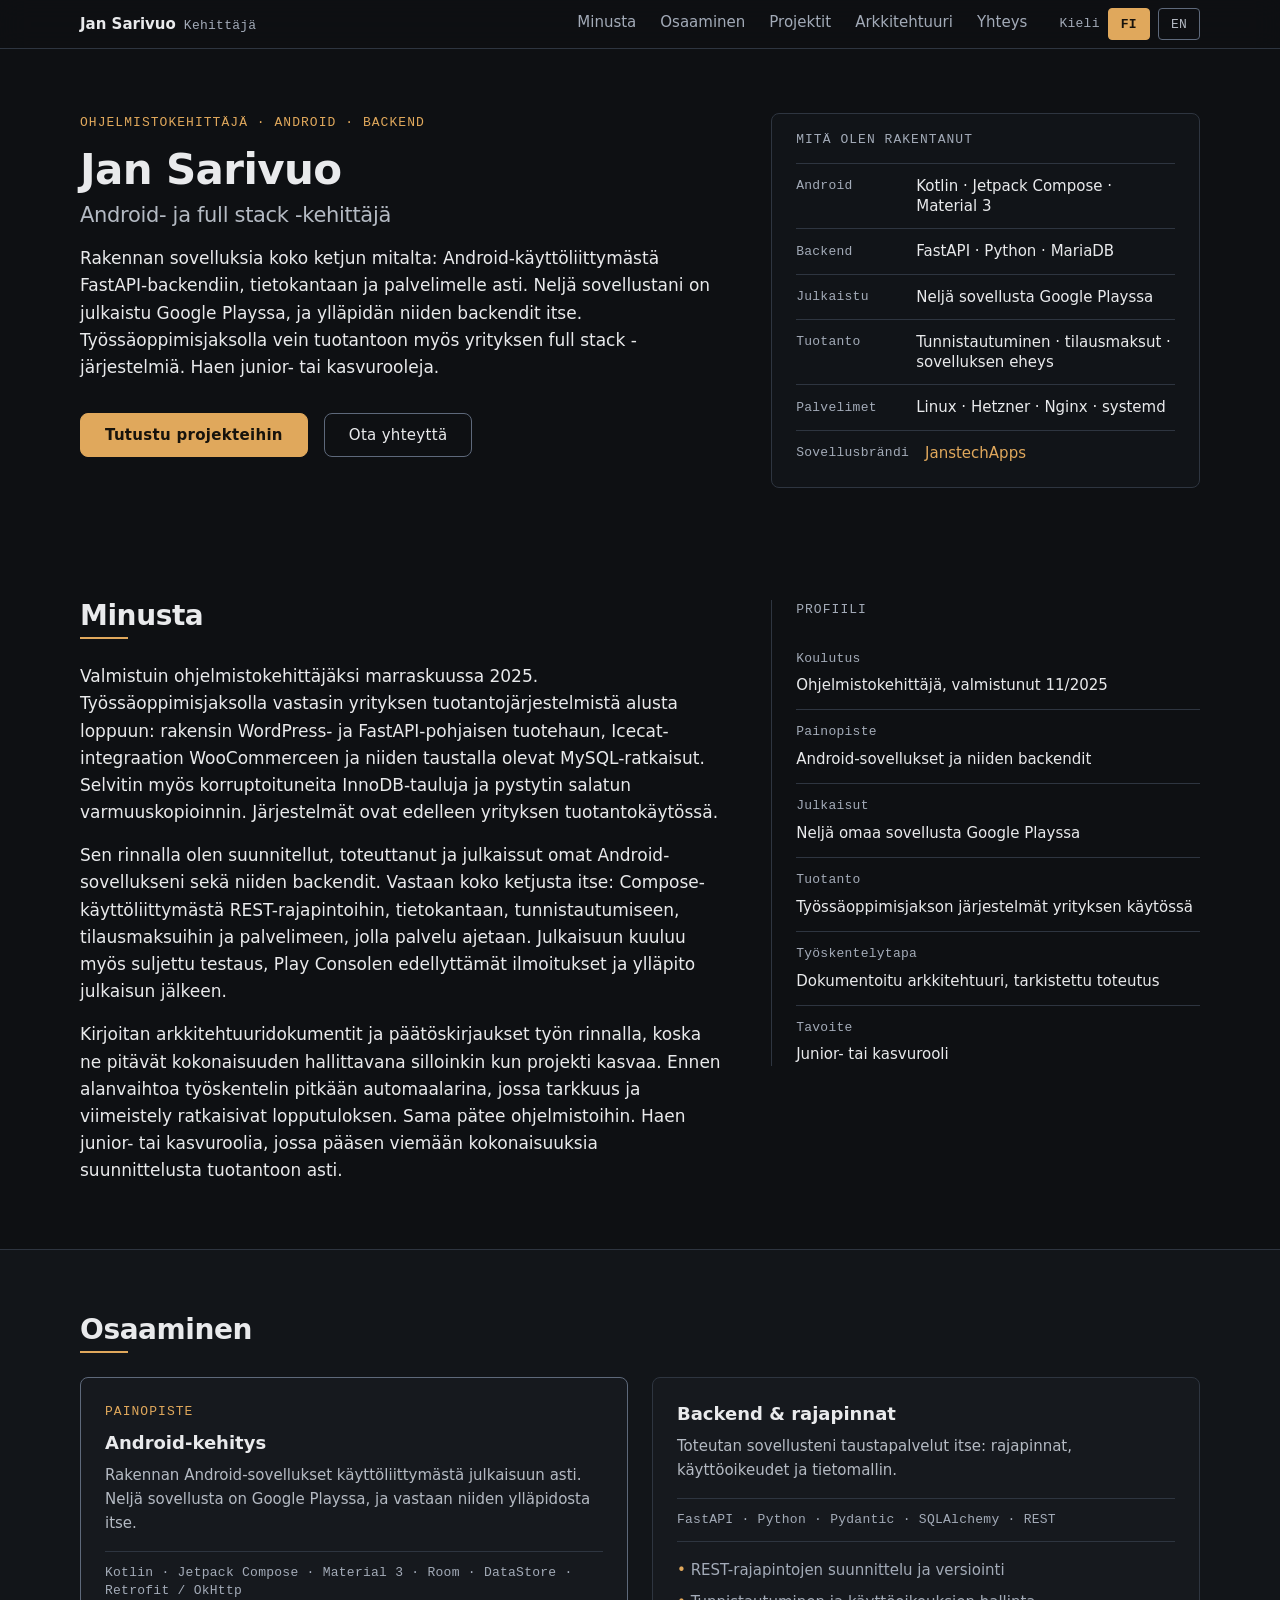
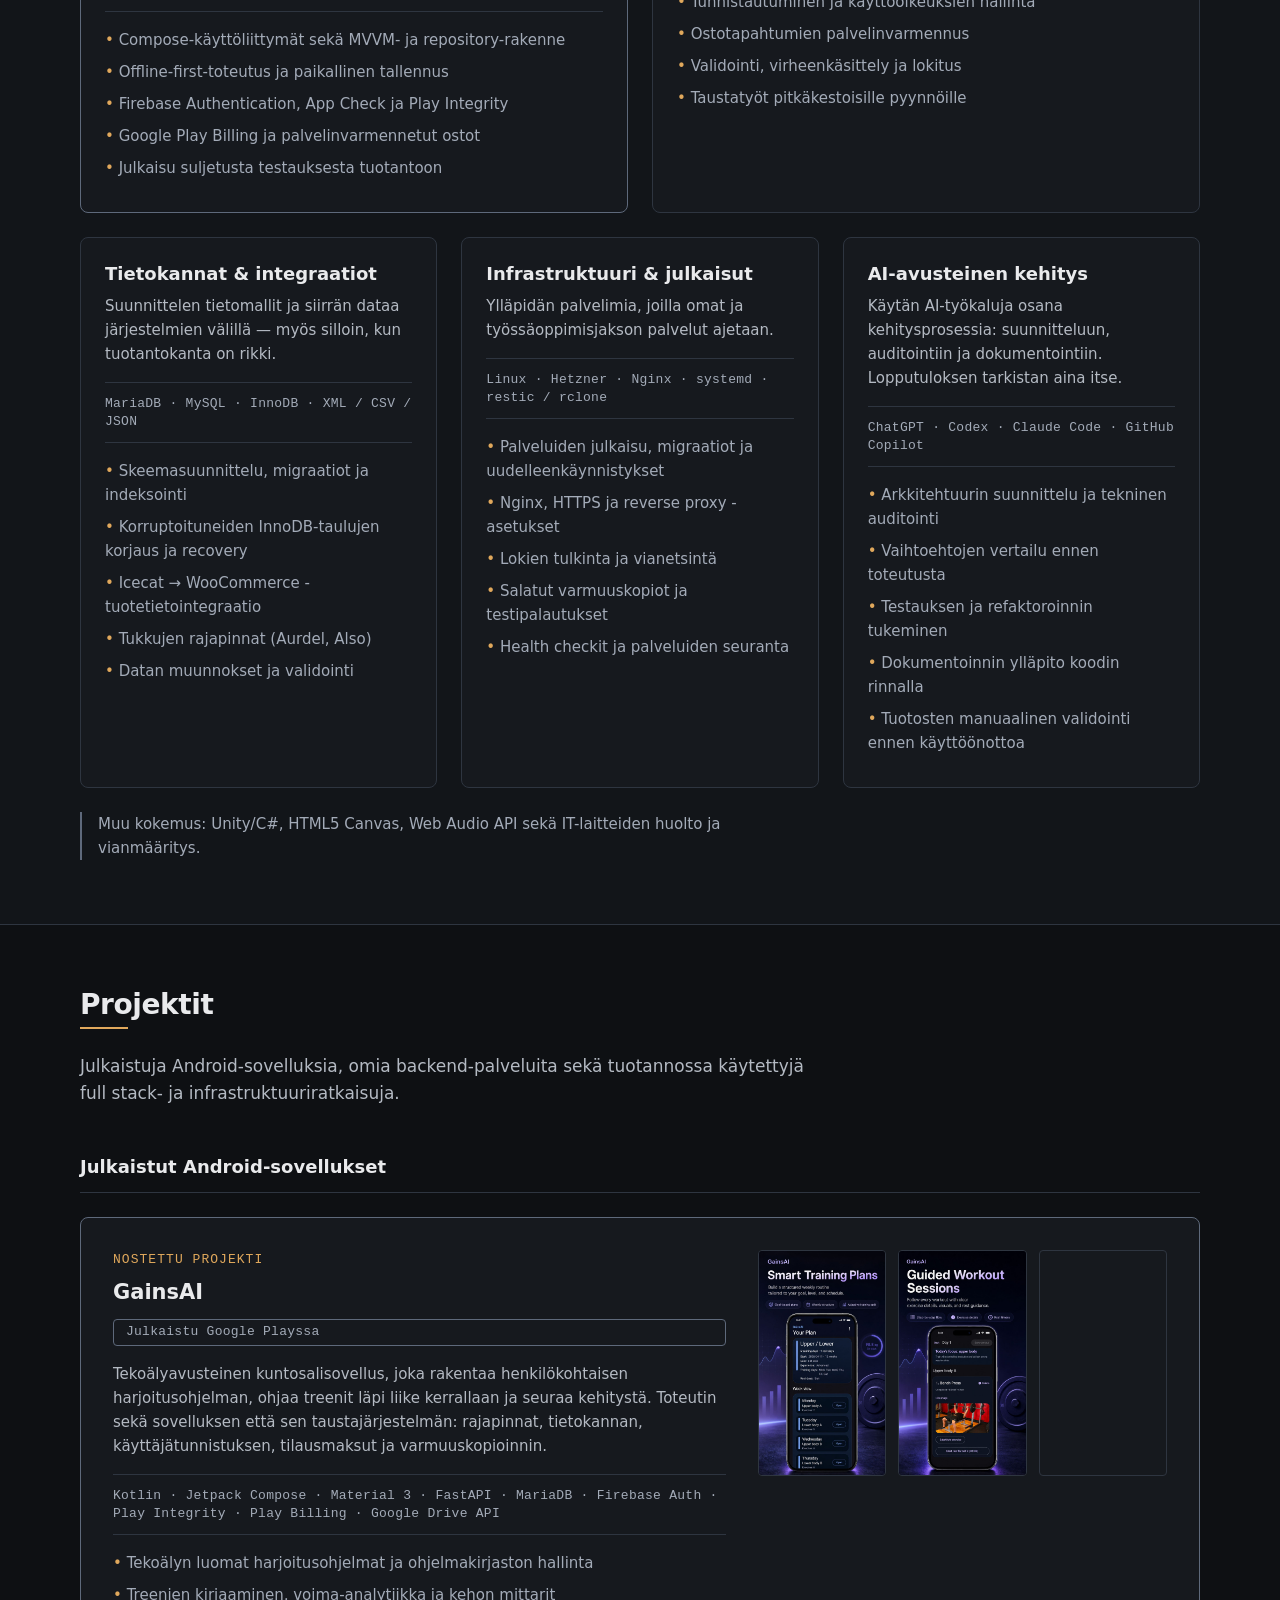
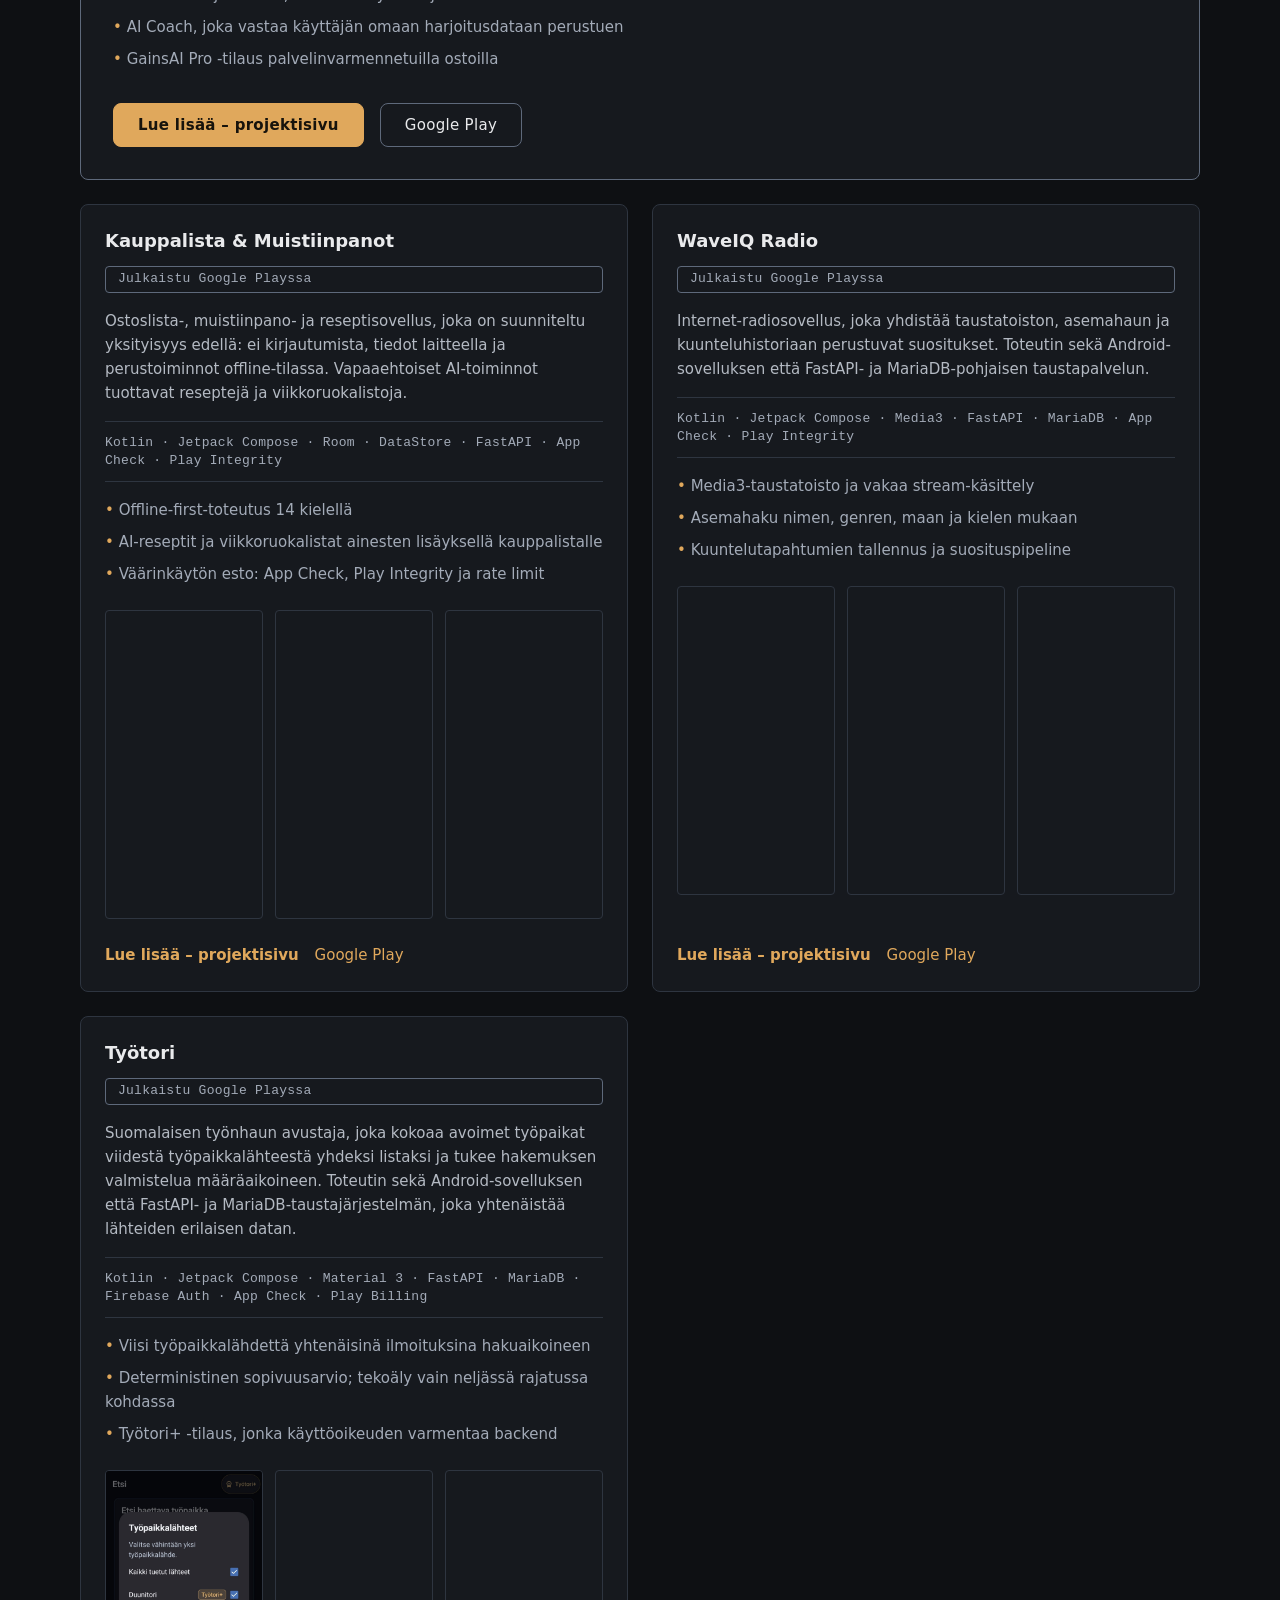
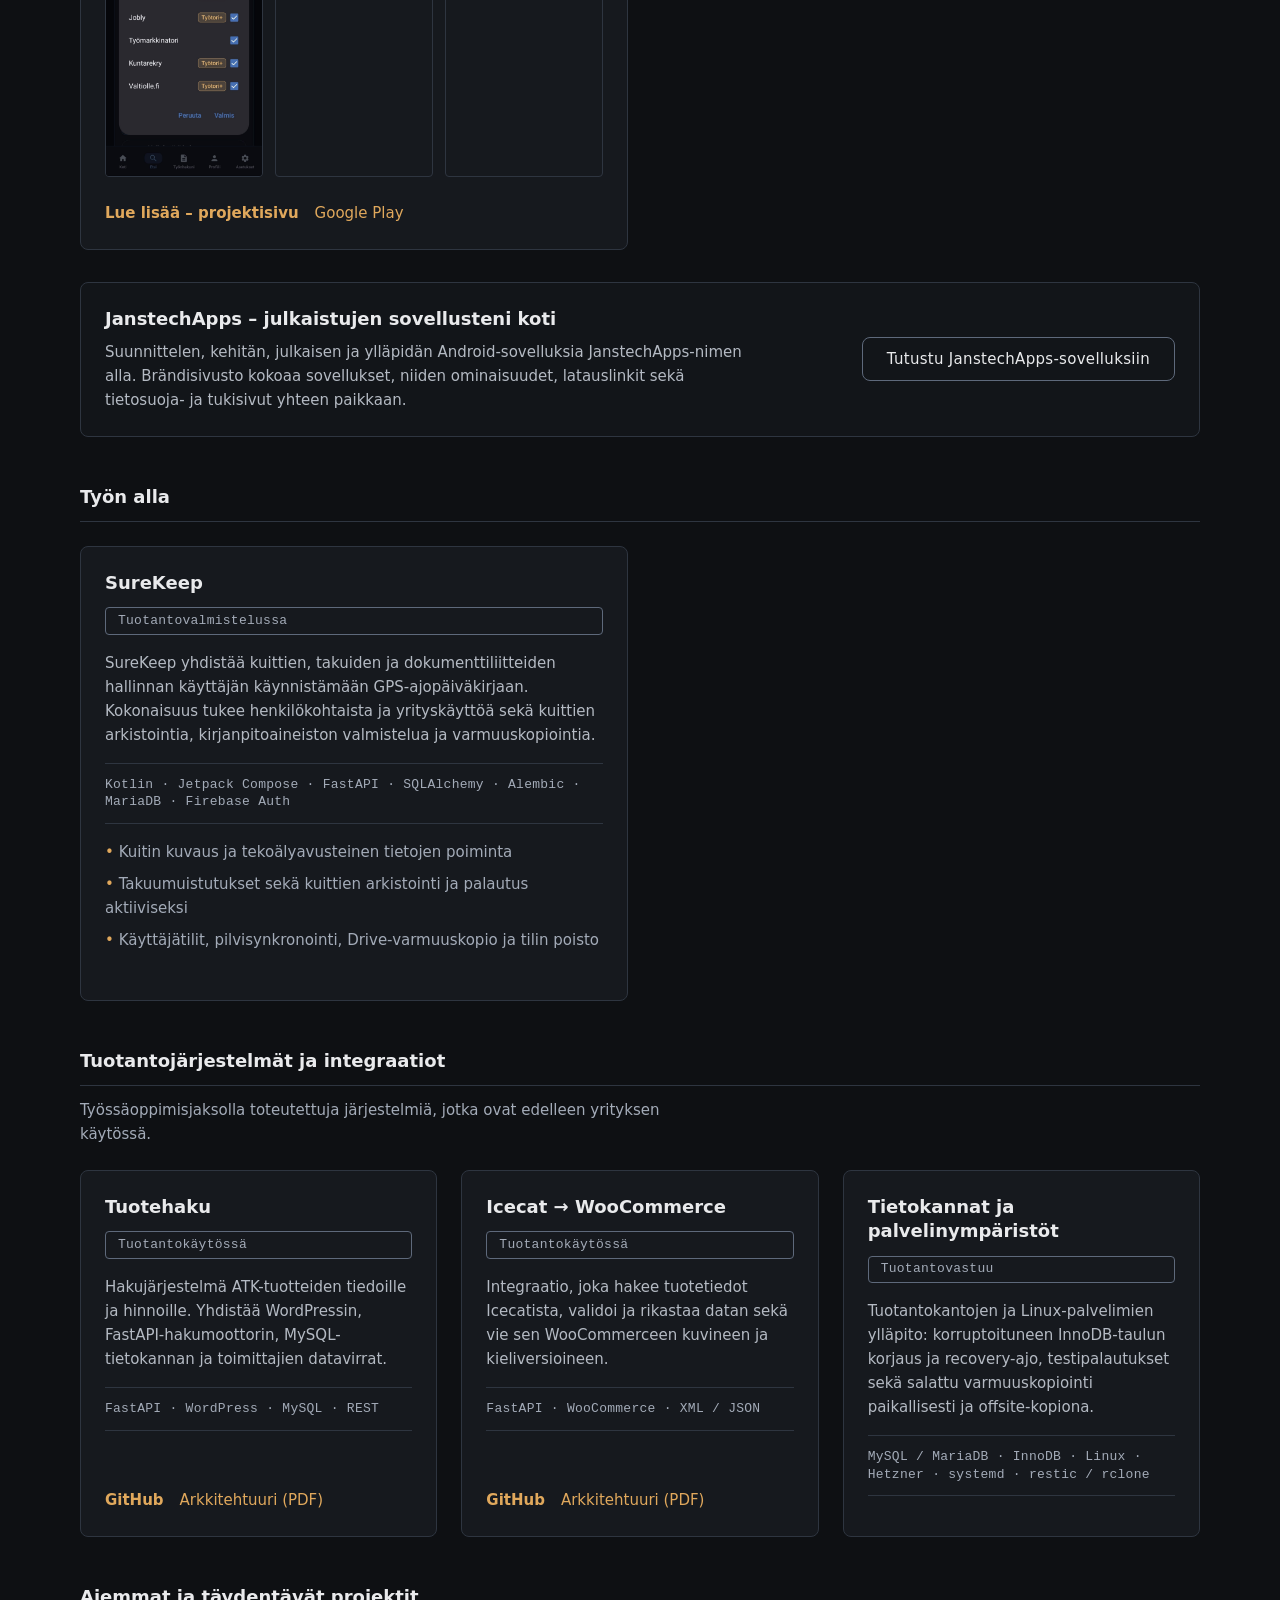
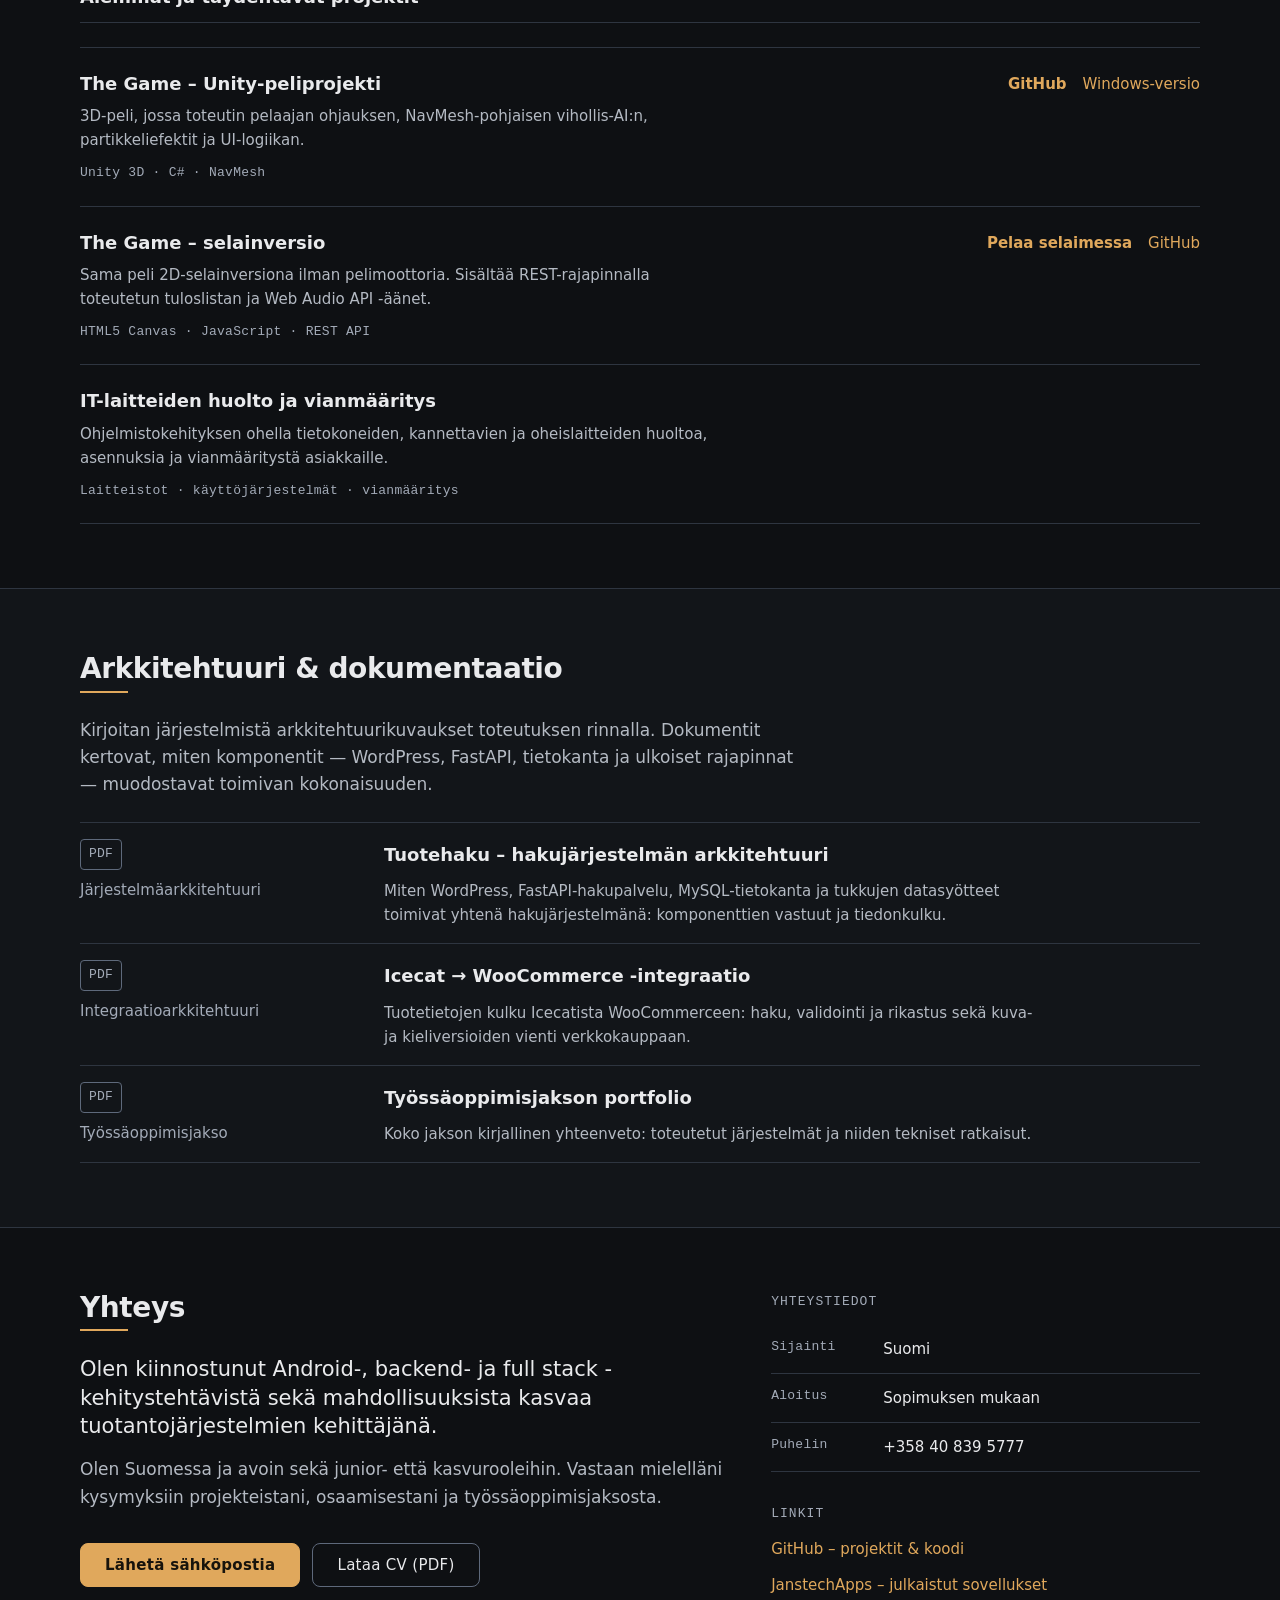
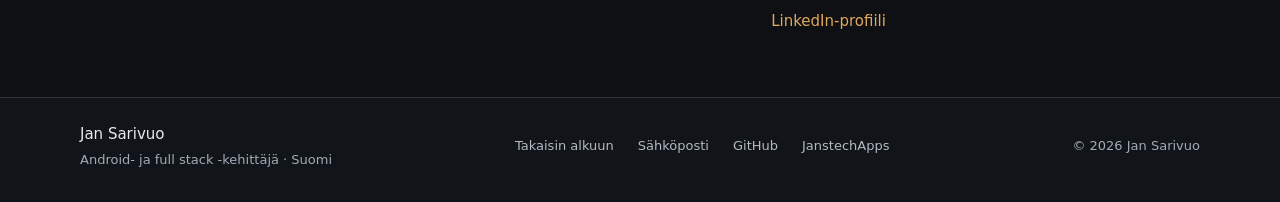
==== commit 78724389: "Add Työtori to portfolio Työtori is published on Google Play, so it moves from "in progress" into th" ====
--- a/index.html
+++ b/index.html
@@ -5,13 +5,13 @@
     <title>Jan Sarivuo – Portfolio</title>
     <meta name="viewport" content="width=device-width, initial-scale=1" />
 
-    <meta name="description" content="Jan Sarivuo – ohjelmistokehittäjä. Android-sovelluksia Kotlinilla ja Jetpack Composella, FastAPI- ja MariaDB-backendejä, integraatioita sekä Linux-tuotantoympäristöjen ylläpitoa. Kolme sovellusta julkaistu Google Playssa.">
+    <meta name="description" content="Jan Sarivuo – ohjelmistokehittäjä. Android-sovelluksia Kotlinilla ja Jetpack Composella, FastAPI- ja MariaDB-backendejä, integraatioita sekä Linux-tuotantoympäristöjen ylläpitoa. Neljä sovellusta julkaistu Google Playssa.">
     <meta name="robots" content="index,follow" />
 
     <link rel="canonical" href="https://janstech.github.io/">
 
     <meta property="og:title" content="Jan Sarivuo – Portfolio">
-    <meta property="og:description" content="Ohjelmistokehittäjä, joka rakentaa sovellukset kokonaisuutena: Android-käyttöliittymä, FastAPI-backend, tietokanta ja tuotantopalvelin. Kolme sovellusta julkaistu Google Playssa.">
+    <meta property="og:description" content="Ohjelmistokehittäjä, joka rakentaa sovellukset kokonaisuutena: Android-käyttöliittymä, FastAPI-backend, tietokanta ja tuotantopalvelin. Neljä sovellusta julkaistu Google Playssa.">
     <meta property="og:type" content="website">
     <meta property="og:url" content="https://janstech.github.io/">
     <meta property="og:image" content="https://janstech.github.io/images/favicon.png">
@@ -20,7 +20,7 @@
 
     <meta name="twitter:card" content="summary">
     <meta name="twitter:title" content="Jan Sarivuo – Portfolio">
-    <meta name="twitter:description" content="Ohjelmistokehittäjä: Android, FastAPI-backendit, tietokannat ja Linux-tuotantoympäristöt. Kolme sovellusta julkaistu Google Playssa.">
+    <meta name="twitter:description" content="Ohjelmistokehittäjä: Android, FastAPI-backendit, tietokannat ja Linux-tuotantoympäristöt. Neljä sovellusta julkaistu Google Playssa.">
     <meta name="twitter:image" content="https://janstech.github.io/images/favicon.png">
 
     <link rel="stylesheet" href="css/style.css" />
@@ -66,7 +66,7 @@
                 <h1>Jan Sarivuo</h1>
                 <h2 class="hero-subtitle" data-i18n="hero_subtitle">Android- ja full stack -kehittäjä</h2>
                 <p class="hero-text" data-i18n="hero_text">
-                    Rakennan sovelluksia koko ketjun mitalta: Android-käyttöliittymästä FastAPI-backendiin, tietokantaan ja palvelimelle asti. Kolme sovellustani on julkaistu Google Playssa, ja ylläpidän niiden backendit itse. Työssäoppimisjaksolla vein tuotantoon myös yrityksen full stack -järjestelmiä. Haen junior- tai kasvurooleja.
+                    Rakennan sovelluksia koko ketjun mitalta: Android-käyttöliittymästä FastAPI-backendiin, tietokantaan ja palvelimelle asti. Neljä sovellustani on julkaistu Google Playssa, ja ylläpidän niiden backendit itse. Työssäoppimisjaksolla vein tuotantoon myös yrityksen full stack -järjestelmiä. Haen junior- tai kasvurooleja.
                 </p>
                 <div class="hero-actions">
                     <a href="#projects" class="btn-primary" data-i18n="hero_cta_projects">Tutustu projekteihin</a>
@@ -86,7 +86,7 @@
                     </div>
                     <div class="spec-row">
                         <dt data-i18n="spec_released_label">Julkaistu</dt>
-                        <dd data-i18n="spec_released_value">Kolme sovellusta Google Playssa</dd>
+                        <dd data-i18n="spec_released_value">Neljä sovellusta Google Playssa</dd>
                     </div>
                     <div class="spec-row">
                         <dt data-i18n="spec_production_label">Tuotanto</dt>
@@ -133,7 +133,7 @@
                     </div>
                     <div class="profile-row">
                         <dt data-i18n="prof_releases_label">Julkaisut</dt>
-                        <dd data-i18n="prof_releases_value">Kolme omaa sovellusta Google Playssa</dd>
+                        <dd data-i18n="prof_releases_value">Neljä omaa sovellusta Google Playssa</dd>
                     </div>
                     <div class="profile-row">
                         <dt data-i18n="prof_production_label">Tuotanto</dt>
@@ -160,7 +160,7 @@
                 <article class="capability capability--primary">
                     <p class="capability-eyebrow" data-i18n="cap_android_eyebrow">Painopiste</p>
                     <h3 data-i18n="cap_android_title">Android-kehitys</h3>
-                    <p class="capability-summary" data-i18n="cap_android_summary">Rakennan Android-sovellukset käyttöliittymästä julkaisuun asti. Kolme sovellusta on Google Playssa, ja vastaan niiden ylläpidosta itse.</p>
+                    <p class="capability-summary" data-i18n="cap_android_summary">Rakennan Android-sovellukset käyttöliittymästä julkaisuun asti. Neljä sovellusta on Google Playssa, ja vastaan niiden ylläpidosta itse.</p>
                     <p class="capability-tech" data-i18n="cap_android_tech">Kotlin · Jetpack Compose · Material 3 · Room · DataStore · Retrofit / OkHttp</p>
                     <ul>
                         <li data-i18n="cap_android_1">Compose-käyttöliittymät sekä MVVM- ja repository-rakenne</li>
@@ -340,6 +340,36 @@
                             <a href="https://play.google.com/store/apps/details?id=com.janstech.radioplayer" target="_blank" rel="noopener noreferrer" data-i18n="proj_wave_link_play">Google Play</a>
                         </div>
                     </article>
+
+                    <article class="project-app">
+                        <h4 data-i18n="proj_tyotori_title">Työtori</h4>
+                        <p class="project-status" data-i18n="status_published">Julkaistu Google Playssa</p>
+                        <p class="project-lead" data-i18n="proj_tyotori_desc">Suomalaisen työnhaun avustaja, joka kokoaa avoimet työpaikat viidestä työpaikkalähteestä yhdeksi listaksi ja tukee hakemuksen valmistelua määräaikoineen. Toteutin sekä Android-sovelluksen että FastAPI- ja MariaDB-taustajärjestelmän, joka yhtenäistää lähteiden erilaisen datan.</p>
+                        <p class="project-tech" data-i18n="proj_tyotori_meta">Kotlin · Jetpack Compose · Material 3 · FastAPI · MariaDB · Firebase Auth · App Check · Play Billing</p>
+                        <ul class="project-evidence">
+                            <li data-i18n="proj_tyotori_1">Viisi työpaikkalähdettä yhtenäisinä ilmoituksina hakuaikoineen</li>
+                            <li data-i18n="proj_tyotori_2">Deterministinen sopivuusarvio; tekoäly vain neljässä rajatussa kohdassa</li>
+                            <li data-i18n="proj_tyotori_3">Työtori+ -tilaus, jonka käyttöoikeuden varmentaa backend</li>
+                        </ul>
+                        <div class="project-shots">
+                            <a href="images/tt_1.jpeg" target="_blank" rel="noopener noreferrer">
+                                <img src="images/tt_1.jpeg" width="1048" height="2048" loading="lazy" decoding="async"
+                                     data-i18n-alt="proj_tyotori_img1_alt" alt="Työtori – työpaikkalähteiden valinta" />
+                            </a>
+                            <a href="images/tt_2.jpeg" target="_blank" rel="noopener noreferrer">
+                                <img src="images/tt_2.jpeg" width="1048" height="2048" loading="lazy" decoding="async"
+                                     data-i18n-alt="proj_tyotori_img2_alt" alt="Työtori – hakutulos ja sopivuusarvio" />
+                            </a>
+                            <a href="images/tt_3.jpeg" target="_blank" rel="noopener noreferrer">
+                                <img src="images/tt_3.jpeg" width="1048" height="2048" loading="lazy" decoding="async"
+                                     data-i18n-alt="proj_tyotori_img3_alt" alt="Työtori – Lomakeapu työnantajan lomakkeella" />
+                            </a>
+                        </div>
+                        <div class="project-actions">
+                            <a class="link-primary" href="tyotori/" data-i18n="proj_tyotori_link_page">Lue lisää – projektisivu</a>
+                            <a href="https://play.google.com/store/apps/details?id=com.janstech.tyotori" target="_blank" rel="noopener noreferrer" data-i18n="proj_tyotori_link_play">Google Play</a>
+                        </div>
+                    </article>
                 </div>
             </section>
 
@@ -366,18 +396,6 @@
                             <li data-i18n="proj_surekeep_3">Käyttäjätilit, pilvisynkronointi, Drive-varmuuskopio ja tilin poisto</li>
                         </ul>
                     </article>
-
-                    <article class="project-app">
-                        <h4 data-i18n="proj_tyotori_title">Työtori</h4>
-                        <p class="project-status" data-i18n="status_development">Kehityksessä</p>
-                        <p class="project-lead" data-i18n="proj_tyotori_desc">Suomalaisen työnhaun avustaja, joka kokoaa avoimet työpaikat useasta lähteestä ja auttaa hakemusten sekä määräaikojen hallinnassa. Tekoäly tiivistää ilmoituksia ja luonnostelee hakemustekstejä, mutta ei lähetä hakemuksia käyttäjän puolesta.</p>
-                        <p class="project-tech" data-i18n="proj_tyotori_meta">Kotlin · Jetpack Compose · FastAPI · MariaDB · Firebase Auth · App Check</p>
-                        <ul class="project-evidence">
-                            <li data-i18n="proj_tyotori_1">Työpaikkahaku useasta lähteestä, mm. Duunitori ja Kuntarekry</li>
-                            <li data-i18n="proj_tyotori_2">Hakemusten, määräaikojen ja työnhakuvelvoitteen seuranta</li>
-                            <li data-i18n="proj_tyotori_3">Backend päättää käyttöoikeudet; sovellus ei ohita tarkistuksia</li>
-                        </ul>
-                    </article>
                 </div>
             </section>
 
@@ -608,7 +626,7 @@
 
         hero_label: "Ohjelmistokehittäjä · Android · Backend",
         hero_subtitle: "Android- ja full stack -kehittäjä",
-        hero_text: "Rakennan sovelluksia koko ketjun mitalta: Android-käyttöliittymästä FastAPI-backendiin, tietokantaan ja palvelimelle asti. Kolme sovellustani on julkaistu Google Playssa, ja ylläpidän niiden backendit itse. Työssäoppimisjaksolla vein tuotantoon myös yrityksen full stack -järjestelmiä. Haen junior- tai kasvurooleja.",
+        hero_text: "Rakennan sovelluksia koko ketjun mitalta: Android-käyttöliittymästä FastAPI-backendiin, tietokantaan ja palvelimelle asti. Neljä sovellustani on julkaistu Google Playssa, ja ylläpidän niiden backendit itse. Työssäoppimisjaksolla vein tuotantoon myös yrityksen full stack -järjestelmiä. Haen junior- tai kasvurooleja.",
         hero_cta_projects: "Tutustu projekteihin",
         hero_cta_contact: "Ota yhteyttä",
 
@@ -619,7 +637,7 @@
         spec_backend_label: "Backend",
         spec_backend_value: "FastAPI · Python · MariaDB",
         spec_released_label: "Julkaistu",
-        spec_released_value: "Kolme sovellusta Google Playssa",
+        spec_released_value: "Neljä sovellusta Google Playssa",
         spec_production_label: "Tuotanto",
         spec_production_value: "Tunnistautuminen · tilausmaksut · sovelluksen eheys",
         spec_infra_label: "Palvelimet",
@@ -638,7 +656,7 @@
         prof_focus_label: "Painopiste",
         prof_focus_value: "Android-sovellukset ja niiden backendit",
         prof_releases_label: "Julkaisut",
-        prof_releases_value: "Kolme omaa sovellusta Google Playssa",
+        prof_releases_value: "Neljä omaa sovellusta Google Playssa",
         prof_production_label: "Tuotanto",
         prof_production_value: "Työssäoppimisjakson järjestelmät yrityksen käytössä",
         prof_style_label: "Työskentelytapa",
@@ -650,7 +668,7 @@
 
         cap_android_eyebrow: "Painopiste",
         cap_android_title: "Android-kehitys",
-        cap_android_summary: "Rakennan Android-sovellukset käyttöliittymästä julkaisuun asti. Kolme sovellusta on Google Playssa, ja vastaan niiden ylläpidosta itse.",
+        cap_android_summary: "Rakennan Android-sovellukset käyttöliittymästä julkaisuun asti. Neljä sovellusta on Google Playssa, ja vastaan niiden ylläpidosta itse.",
         cap_android_tech: "Kotlin · Jetpack Compose · Material 3 · Room · DataStore · Retrofit / OkHttp",
         cap_android_1: "Compose-käyttöliittymät sekä MVVM- ja repository-rakenne",
         cap_android_2: "Offline-first-toteutus ja paikallinen tallennus",
@@ -739,7 +757,6 @@
         group_earlier: "Aiemmat ja täydentävät projektit",
         status_published: "Julkaistu Google Playssa",
         status_preparing: "Tuotantovalmistelussa",
-        status_development: "Kehityksessä",
         status_production: "Tuotantokäytössä",
         status_responsibility: "Tuotantovastuu",
         feature_label: "Nostettu projekti",
@@ -788,11 +805,16 @@
         proj_surekeep_2: "Takuumuistutukset sekä kuittien arkistointi ja palautus aktiiviseksi",
         proj_surekeep_3: "Käyttäjätilit, pilvisynkronointi, Drive-varmuuskopio ja tilin poisto",
         proj_tyotori_title: "Työtori",
-        proj_tyotori_desc: "Suomalaisen työnhaun avustaja, joka kokoaa avoimet työpaikat useasta lähteestä ja auttaa hakemusten sekä määräaikojen hallinnassa. Tekoäly tiivistää ilmoituksia ja luonnostelee hakemustekstejä, mutta ei lähetä hakemuksia käyttäjän puolesta.",
-        proj_tyotori_meta: "Kotlin · Jetpack Compose · FastAPI · MariaDB · Firebase Auth · App Check",
-        proj_tyotori_1: "Työpaikkahaku useasta lähteestä, mm. Duunitori ja Kuntarekry",
-        proj_tyotori_2: "Hakemusten, määräaikojen ja työnhakuvelvoitteen seuranta",
-        proj_tyotori_3: "Backend päättää käyttöoikeudet; sovellus ei ohita tarkistuksia",
+        proj_tyotori_desc: "Suomalaisen työnhaun avustaja, joka kokoaa avoimet työpaikat viidestä työpaikkalähteestä yhdeksi listaksi ja tukee hakemuksen valmistelua määräaikoineen. Toteutin sekä Android-sovelluksen että FastAPI- ja MariaDB-taustajärjestelmän, joka yhtenäistää lähteiden erilaisen datan.",
+        proj_tyotori_meta: "Kotlin · Jetpack Compose · Material 3 · FastAPI · MariaDB · Firebase Auth · App Check · Play Billing",
+        proj_tyotori_1: "Viisi työpaikkalähdettä yhtenäisinä ilmoituksina hakuaikoineen",
+        proj_tyotori_2: "Deterministinen sopivuusarvio; tekoäly vain neljässä rajatussa kohdassa",
+        proj_tyotori_3: "Työtori+ -tilaus, jonka käyttöoikeuden varmentaa backend",
+        proj_tyotori_link_page: "Lue lisää – projektisivu",
+        proj_tyotori_link_play: "Google Play",
+        proj_tyotori_img1_alt: "Työtori – työpaikkalähteiden valinta",
+        proj_tyotori_img2_alt: "Työtori – hakutulos ja sopivuusarvio",
+        proj_tyotori_img3_alt: "Työtori – Lomakeapu työnantajan lomakkeella",
         case_search_title: "Tuotehaku",
         case_search_desc: "Hakujärjestelmä ATK-tuotteiden tiedoille ja hinnoille. Yhdistää WordPressin, FastAPI-hakumoottorin, MySQL-tietokannan ja toimittajien datavirrat.",
         case_search_tech: "FastAPI · WordPress · MySQL · REST",
@@ -837,7 +859,7 @@
 
         hero_label: "Software developer · Android · Backend",
         hero_subtitle: "Android and full-stack developer",
-        hero_text: "I build software across the whole chain — from the Android interface to the FastAPI backend, the database, and the server it runs on. Three of my apps are published on Google Play, and I run their backends myself. During my work placement I also shipped full-stack systems into production. I am open to junior and growth roles.",
+        hero_text: "I build software across the whole chain — from the Android interface to the FastAPI backend, the database, and the server it runs on. Four of my apps are published on Google Play, and I run their backends myself. During my work placement I also shipped full-stack systems into production. I am open to junior and growth roles.",
         hero_cta_projects: "View projects",
         hero_cta_contact: "Get in touch",
 
@@ -848,7 +870,7 @@
         spec_backend_label: "Backend",
         spec_backend_value: "FastAPI · Python · MariaDB",
         spec_released_label: "Released",
-        spec_released_value: "Three apps on Google Play",
+        spec_released_value: "Four apps on Google Play",
         spec_production_label: "Production",
         spec_production_value: "Authentication · billing · app integrity",
         spec_infra_label: "Servers",
@@ -867,7 +889,7 @@
         prof_focus_label: "Focus",
         prof_focus_value: "Android apps and the backends behind them",
         prof_releases_label: "Releases",
-        prof_releases_value: "Three of my own apps on Google Play",
+        prof_releases_value: "Four of my own apps on Google Play",
         prof_production_label: "Production",
         prof_production_value: "Work-placement systems still used by the company",
         prof_style_label: "Working style",
@@ -879,7 +901,7 @@
 
         cap_android_eyebrow: "Focus area",
         cap_android_title: "Android development",
-        cap_android_summary: "I build Android apps from the interface all the way to release. Three of them are on Google Play, and I maintain them myself.",
+        cap_android_summary: "I build Android apps from the interface all the way to release. Four of them are on Google Play, and I maintain them myself.",
         cap_android_tech: "Kotlin · Jetpack Compose · Material 3 · Room · DataStore · Retrofit / OkHttp",
         cap_android_1: "Compose interfaces with an MVVM and repository structure",
         cap_android_2: "Offline-first behaviour and local storage",
@@ -968,7 +990,6 @@
         group_earlier: "Earlier and complementary work",
         status_published: "Published on Google Play",
         status_preparing: "Preparing for release",
-        status_development: "In development",
         status_production: "Running in production",
         status_responsibility: "Production responsibility",
         feature_label: "Featured project",
@@ -1017,11 +1038,16 @@
         proj_surekeep_2: "Warranty reminders, archiving, and restoring receipts",
         proj_surekeep_3: "User accounts, cloud sync, Drive backup, and account deletion",
         proj_tyotori_title: "Työtori",
-        proj_tyotori_desc: "A Finnish job-search assistant that collects open positions from several sources and helps manage applications and deadlines. AI summarises listings and drafts application text, but never submits an application on the user\u2019s behalf.",
-        proj_tyotori_meta: "Kotlin · Jetpack Compose · FastAPI · MariaDB · Firebase Auth · App Check",
-        proj_tyotori_1: "Job search across several sources, including Duunitori and Kuntarekry",
-        proj_tyotori_2: "Tracking applications, deadlines, and job-search obligations",
-        proj_tyotori_3: "The backend decides entitlements; the app cannot bypass the checks",
+        proj_tyotori_desc: "A Finnish job-search assistant that merges openings from five job boards into a single list and supports preparing an application together with its deadline. I built both the Android app and the FastAPI and MariaDB backend that normalises the very different data each source returns.",
+        proj_tyotori_meta: "Kotlin · Jetpack Compose · Material 3 · FastAPI · MariaDB · Firebase Auth · App Check · Play Billing",
+        proj_tyotori_1: "Five job sources normalised into comparable listings with deadlines",
+        proj_tyotori_2: "A deterministic suitability score; AI only at four bounded points",
+        proj_tyotori_3: "Työtori+ subscription with entitlements verified by the backend",
+        proj_tyotori_link_page: "Read more – project page",
+        proj_tyotori_link_play: "Google Play",
+        proj_tyotori_img1_alt: "Työtori – choosing the job sources",
+        proj_tyotori_img2_alt: "Työtori – a search result with the suitability estimate",
+        proj_tyotori_img3_alt: "Työtori – form help on an employer's application form",
         case_search_title: "Product search",
         case_search_desc: "A search system for IT product data and pricing. It connects WordPress, a FastAPI search engine, a MySQL database, and supplier data feeds.",
         case_search_tech: "FastAPI · WordPress · MySQL · REST",
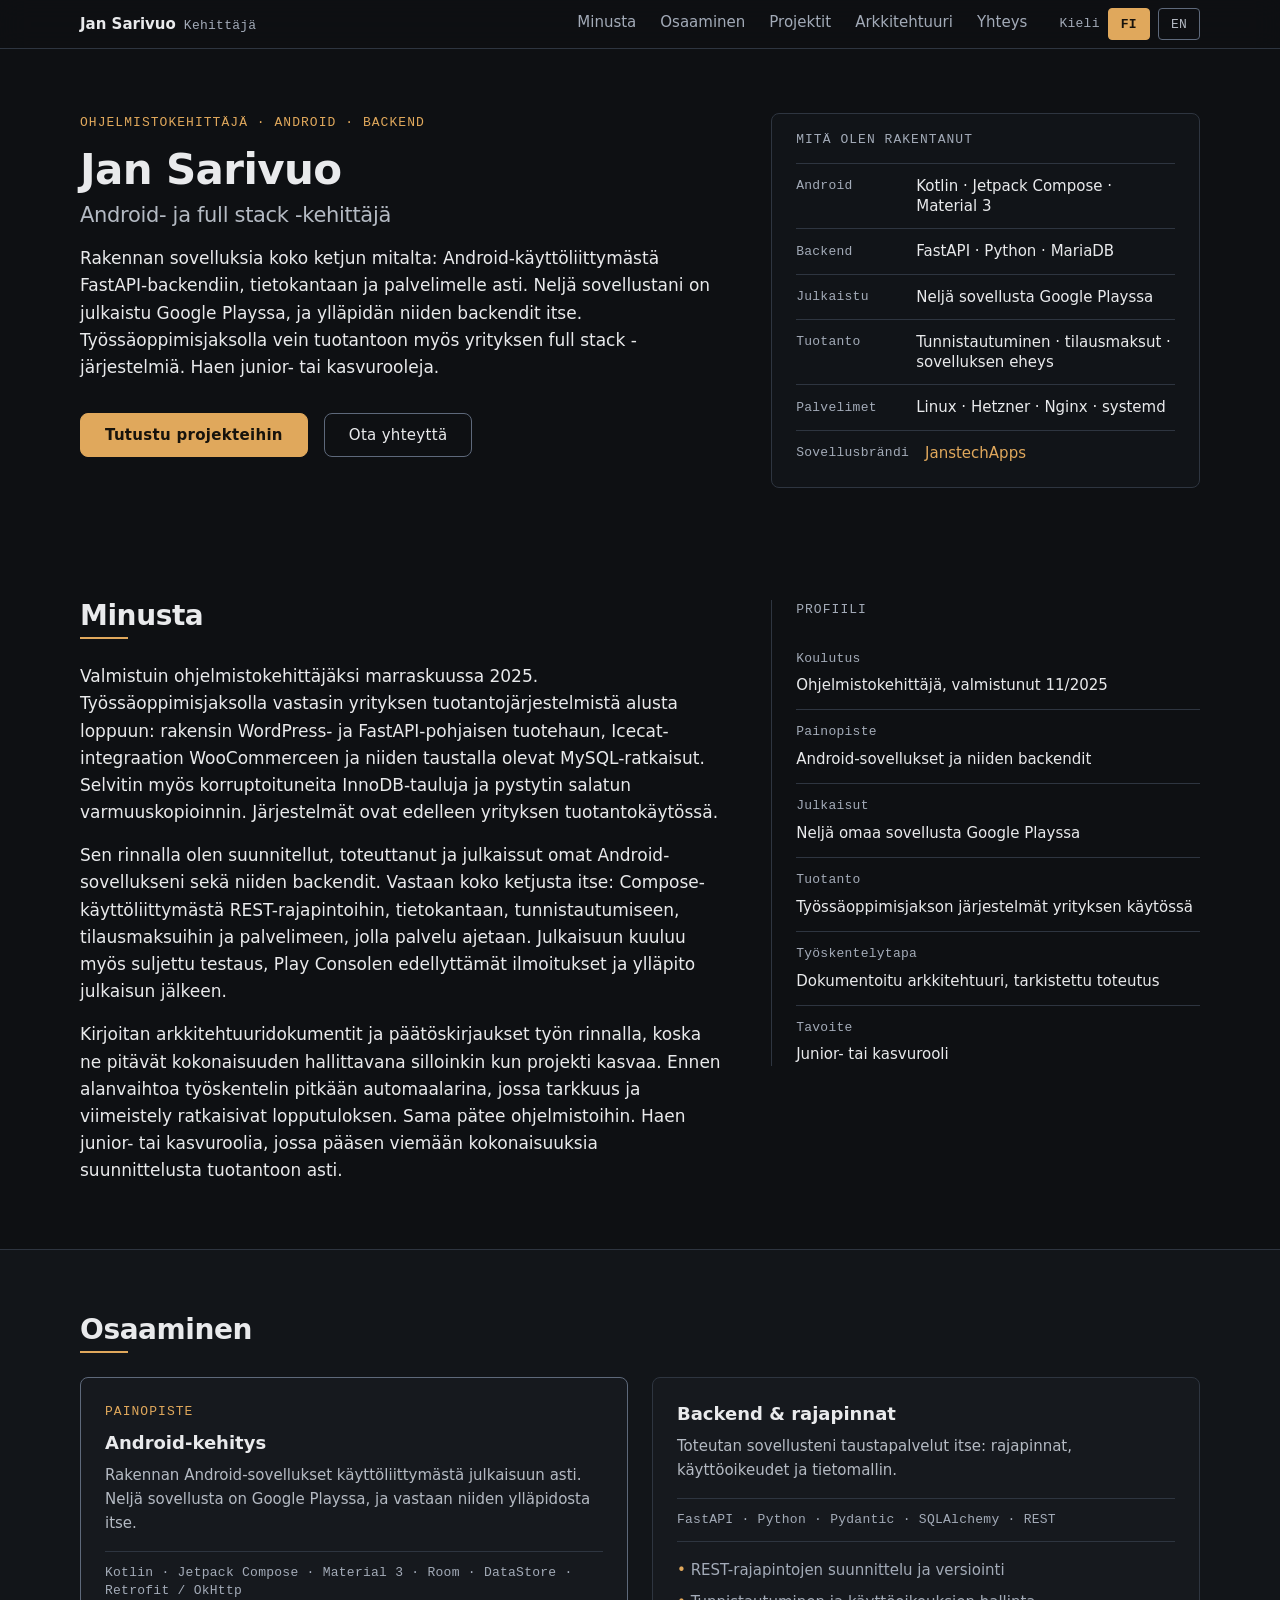
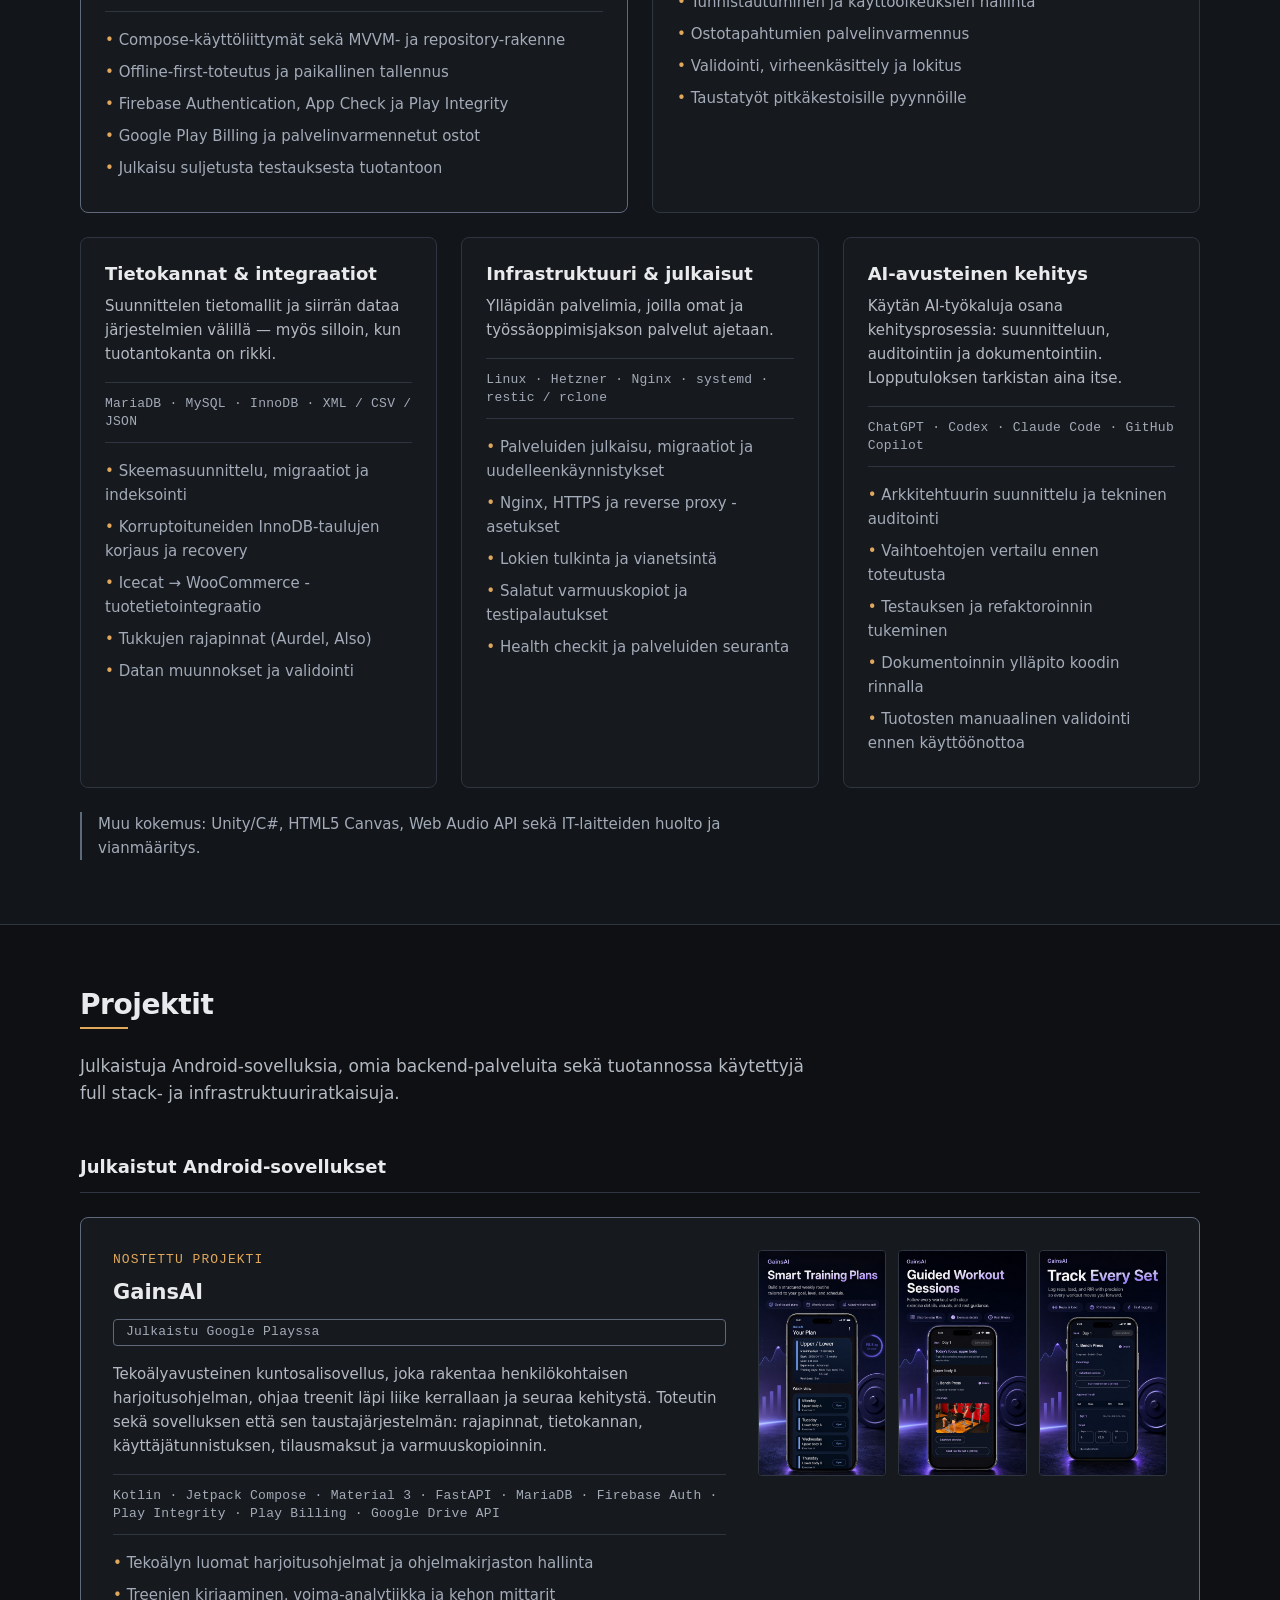
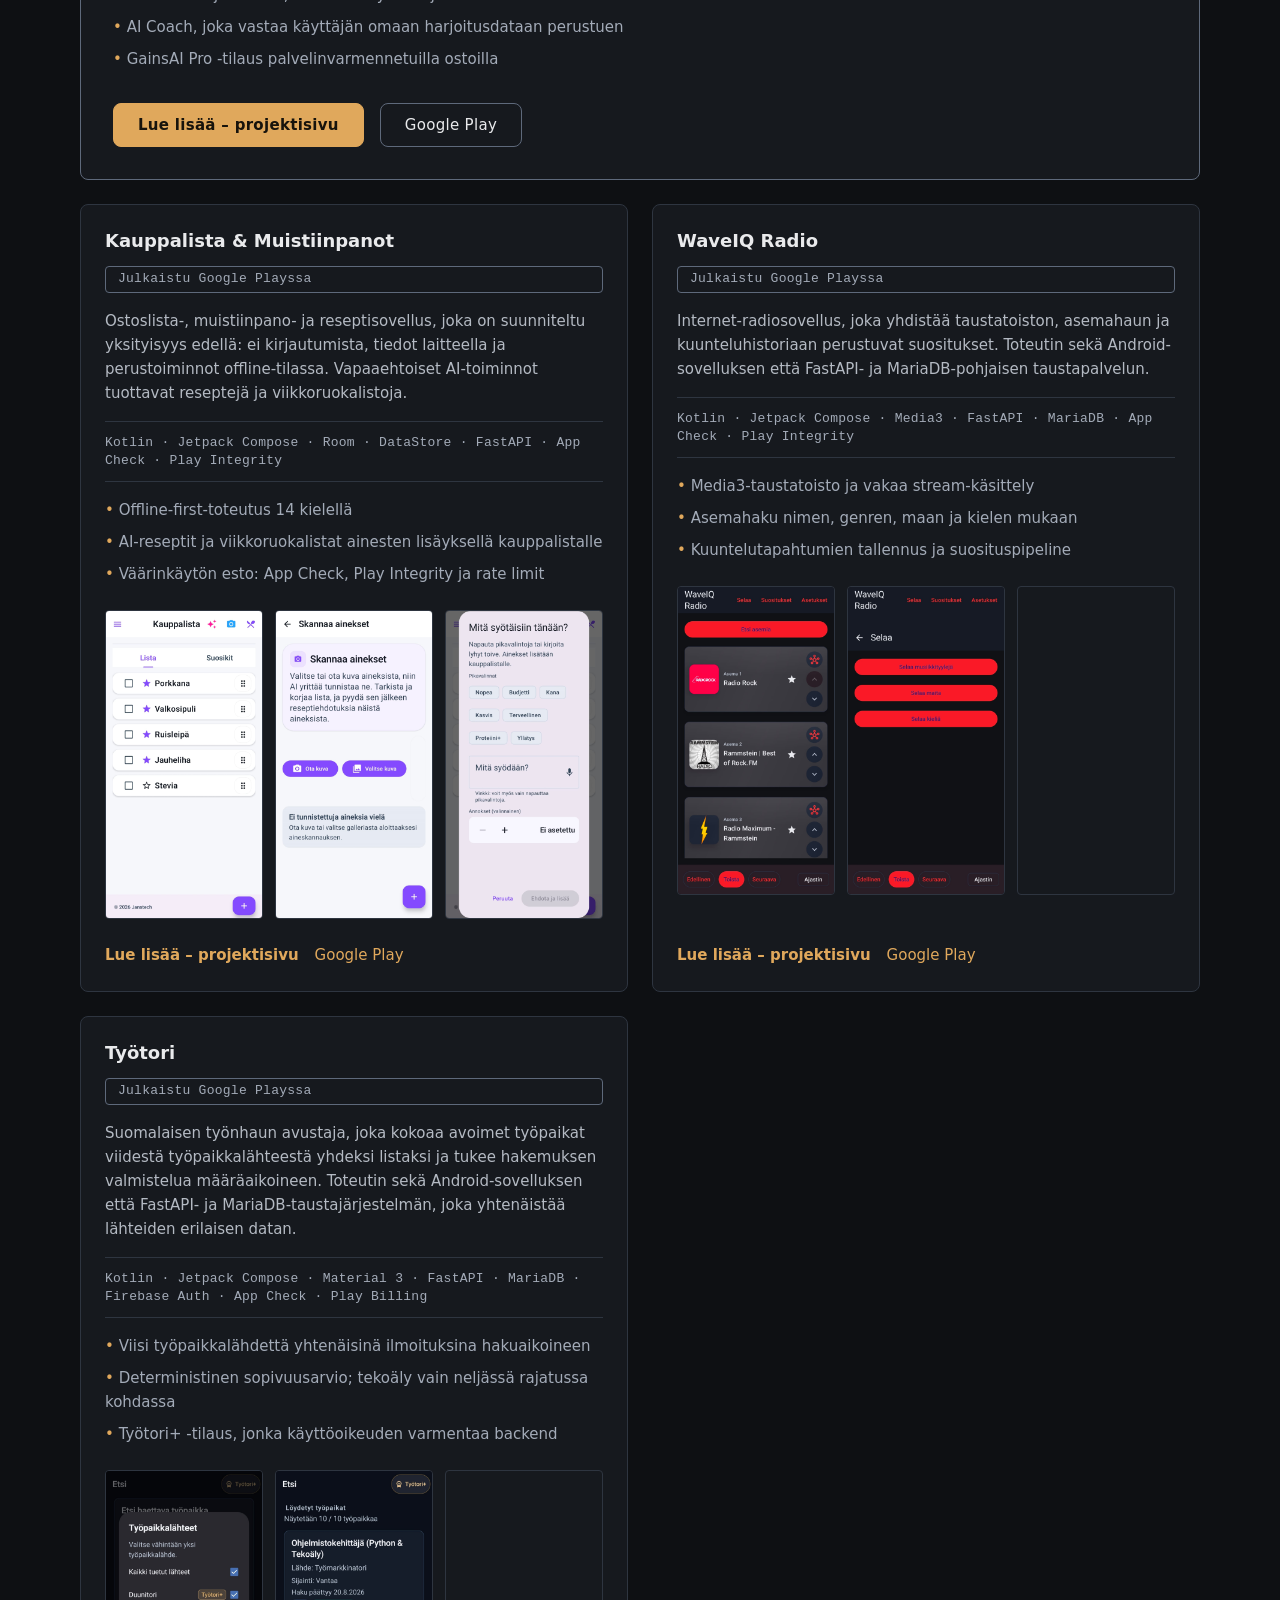
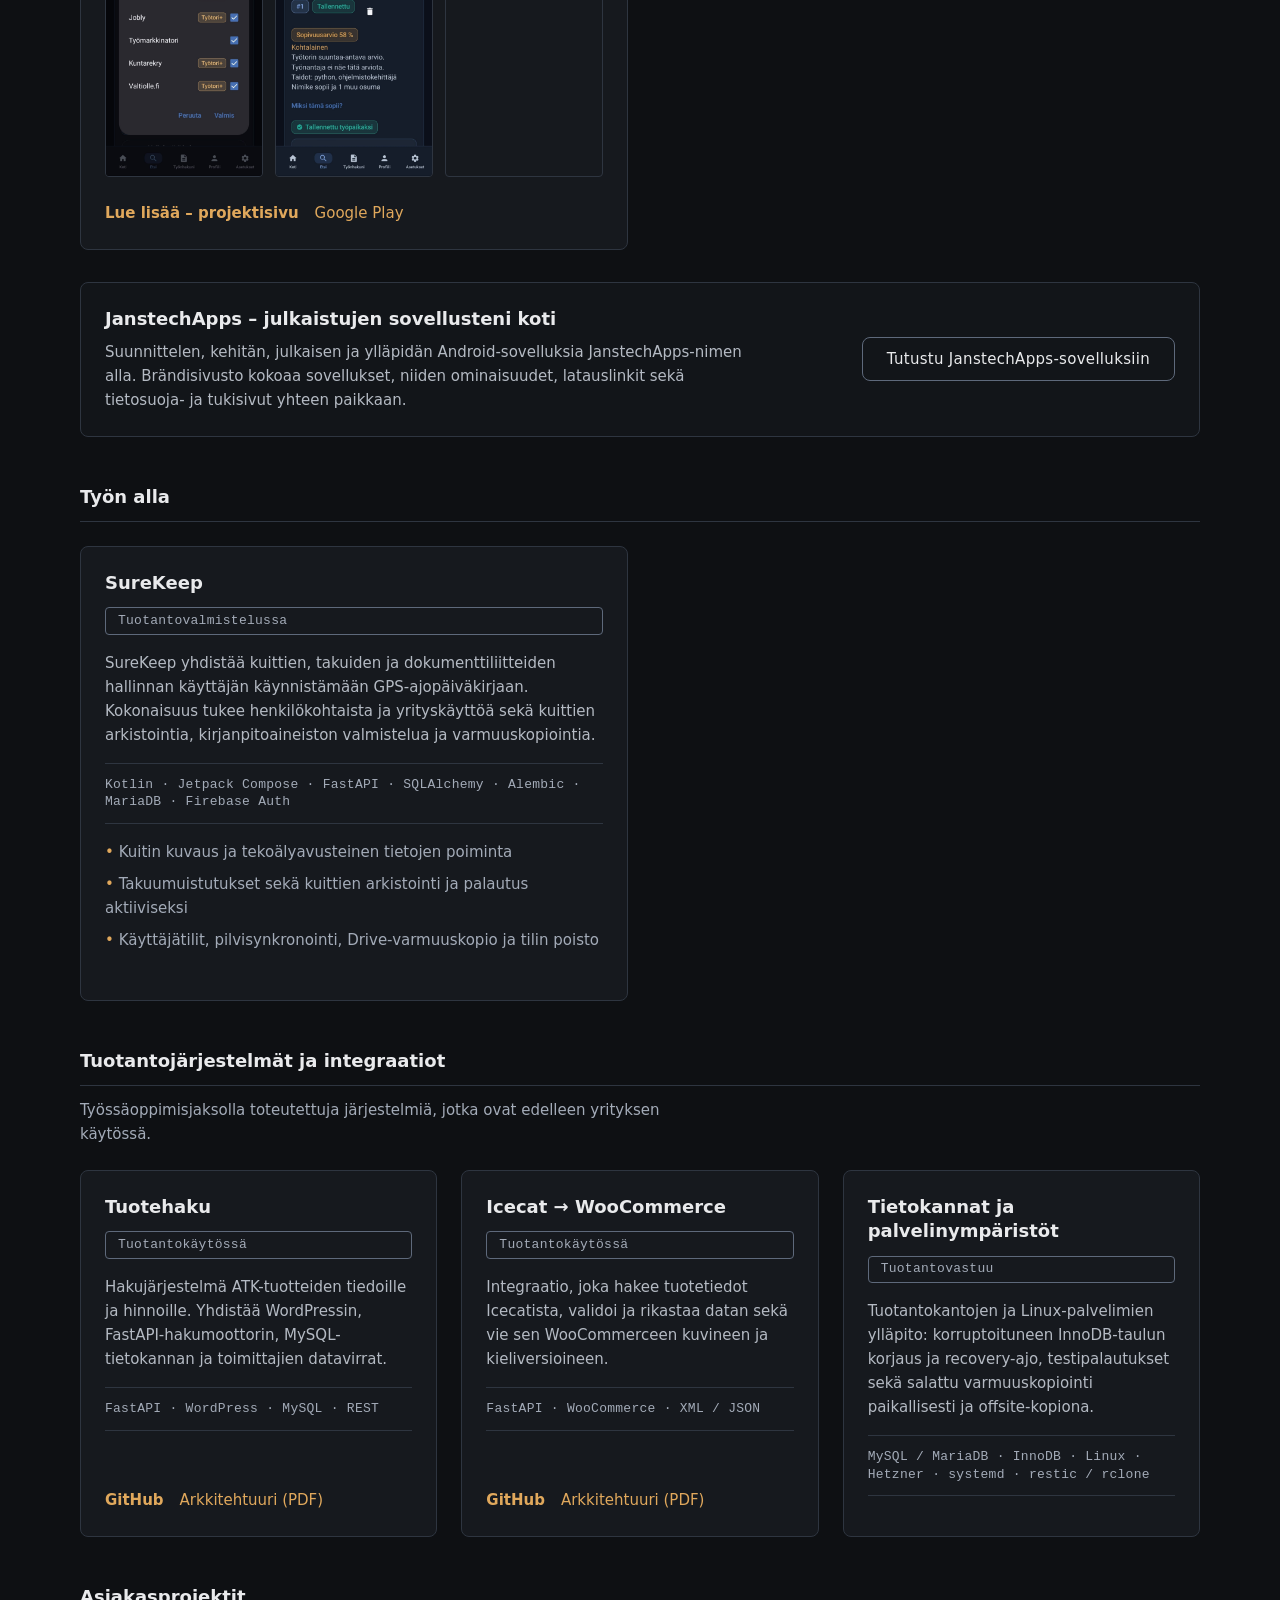
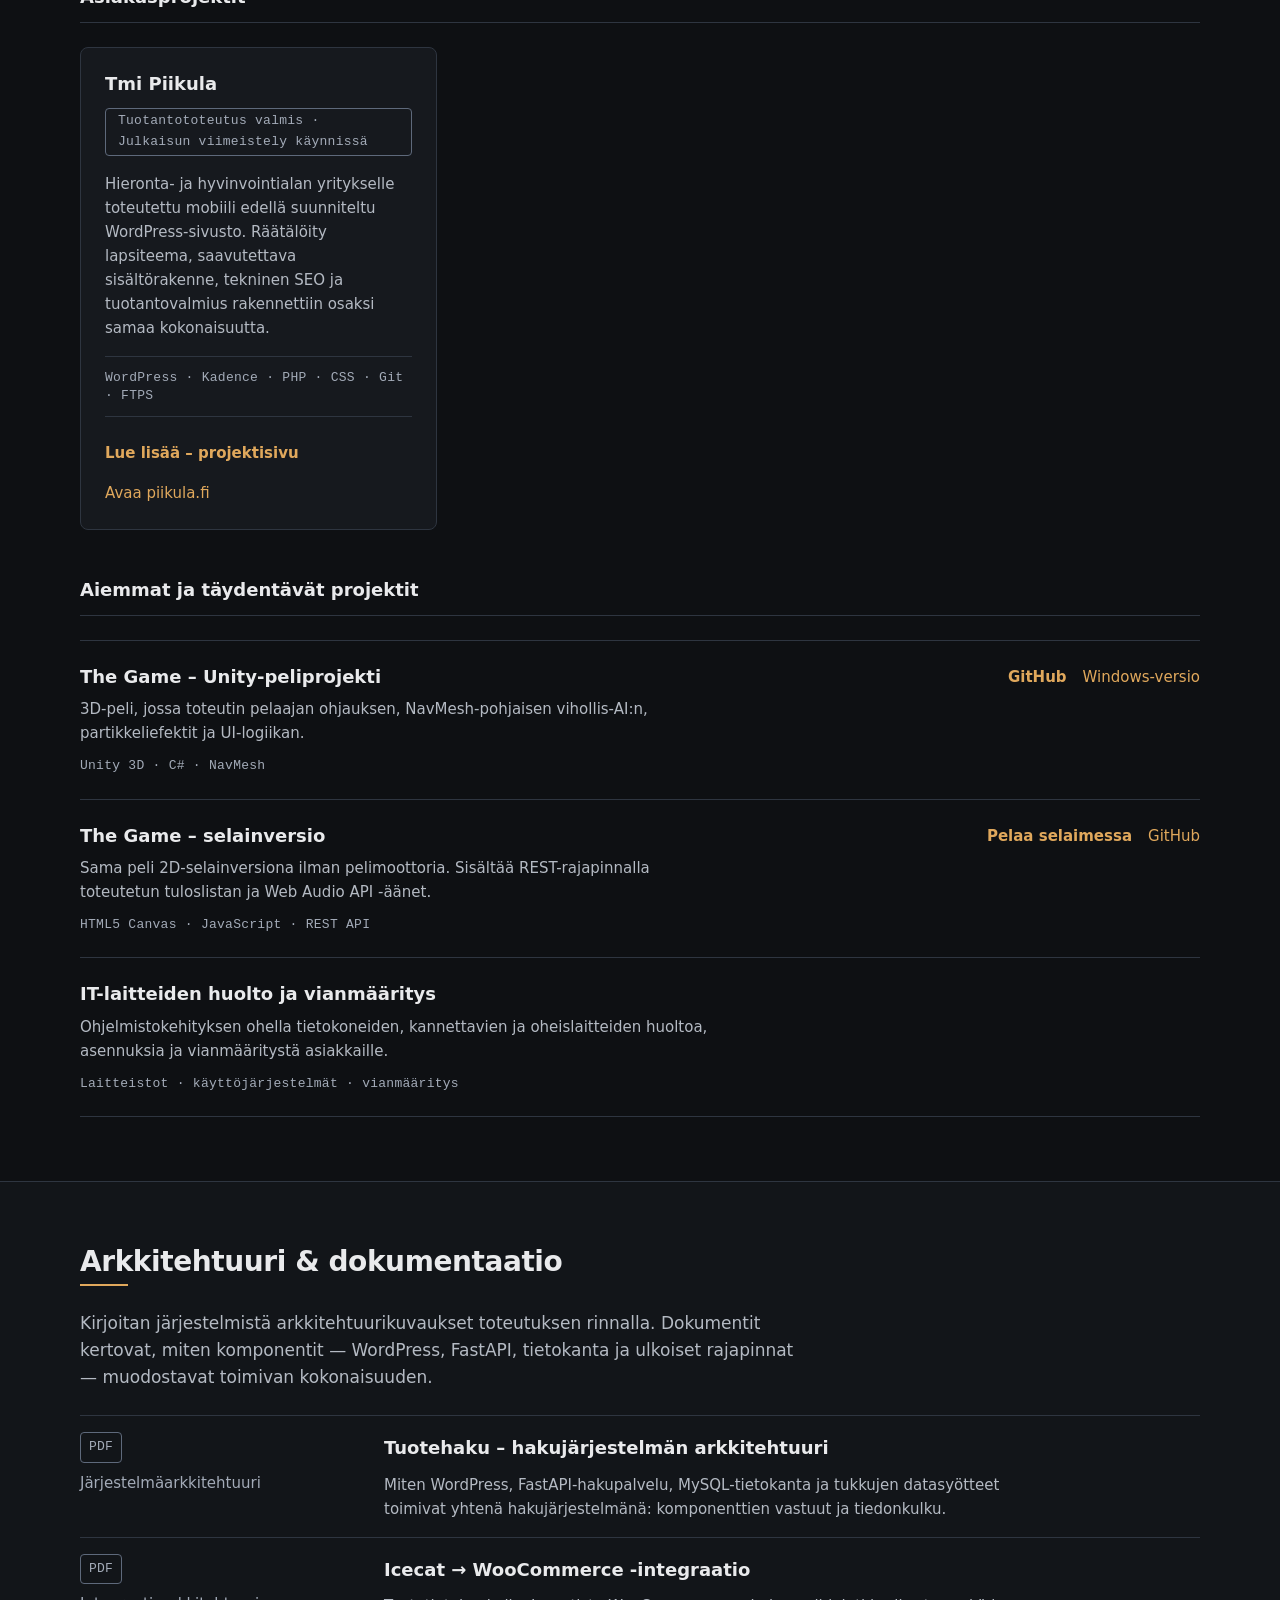
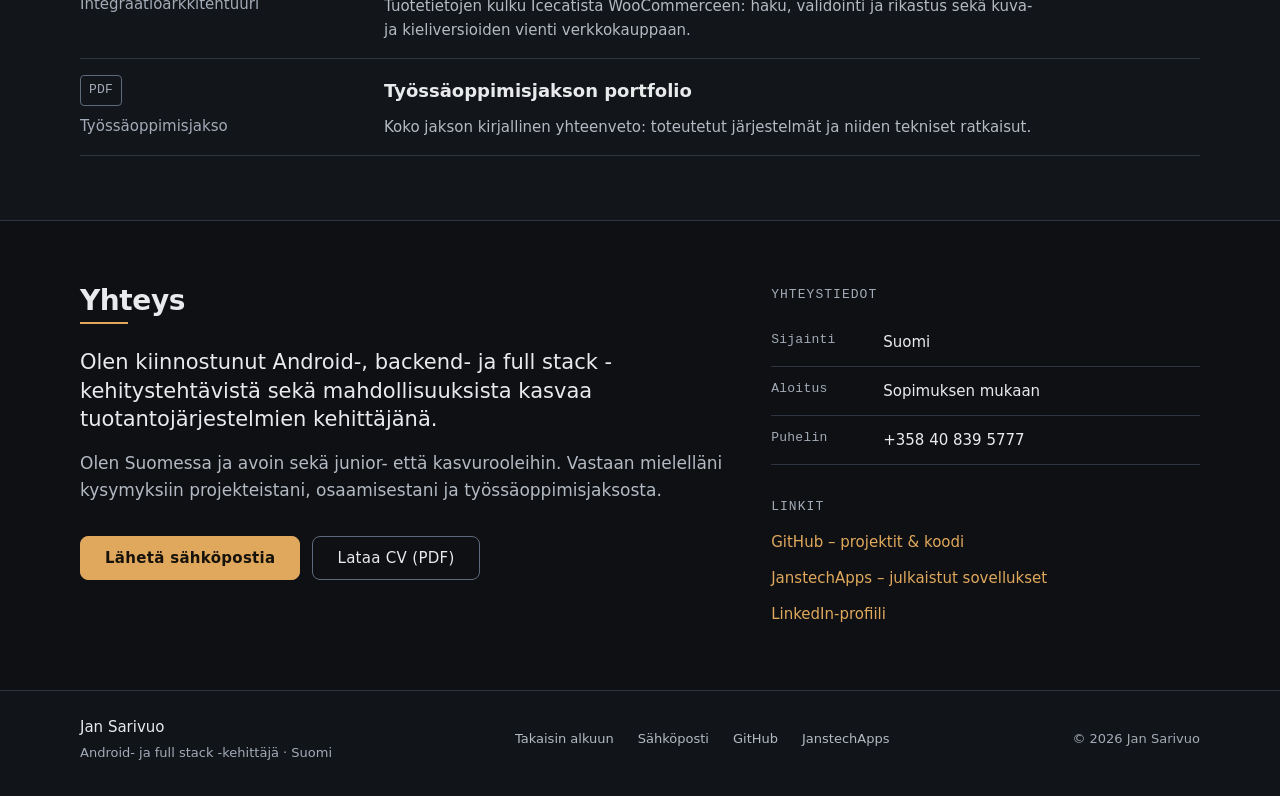
==== commit 642cf770: "Add Piikula portfolio project page" ====
--- a/index.html
+++ b/index.html
@@ -432,10 +432,27 @@
                         <p data-i18n="case_infra_desc">Tuotantokantojen ja Linux-palvelimien ylläpito: korruptoituneen InnoDB-taulun korjaus ja recovery-ajo, testipalautukset sekä salattu varmuuskopiointi paikallisesti ja offsite-kopiona.</p>
                         <p class="project-tech" data-i18n="case_infra_tech">MySQL / MariaDB · InnoDB · Linux · Hetzner · systemd · restic / rclone</p>
                     </article>
-                </div>
-            </section>
-
-            <section class="project-group" aria-labelledby="group-earlier">
+                </div>
+            </section>
+
+            <section class="project-group" aria-labelledby="group-client">
+                <h3 class="project-group-heading" id="group-client" data-i18n="group_client">Asiakasprojektit</h3>
+
+                <div class="case-grid">
+                    <article class="case-card">
+                        <h4 data-i18n="case_piikula_title">Tmi Piikula</h4>
+                        <p class="project-status" data-i18n="status_launch_preparation">Tuotantototeutus valmis · Julkaisun viimeistely käynnissä</p>
+                        <p data-i18n="case_piikula_desc">Hieronta- ja hyvinvointialan yritykselle toteutettu mobiili edellä suunniteltu WordPress-sivusto. Räätälöity lapsiteema, saavutettava sisältörakenne, tekninen SEO ja tuotantovalmius rakennettiin osaksi samaa kokonaisuutta.</p>
+                        <p class="project-tech" data-i18n="case_piikula_tech">WordPress · Kadence · PHP · CSS · Git · FTPS</p>
+                        <div class="project-actions">
+                            <a class="link-primary" href="piikula/" data-i18n="case_piikula_link_page">Lue lisää – projektisivu</a>
+                            <a href="https://piikula.fi/" target="_blank" rel="noopener noreferrer" data-i18n="case_piikula_link_live">Avaa piikula.fi</a>
+                        </div>
+                    </article>
+                </div>
+            </section>
+
+            <section class="project-group" aria-labelledby="group-earlier">
                 <h3 class="project-group-heading" id="group-earlier" data-i18n="group_earlier">Aiemmat ja täydentävät projektit</h3>
 
                 <ul class="compact-project-list">
@@ -752,9 +769,10 @@
         projects_intro: "Julkaistuja Android-sovelluksia, omia backend-palveluita sekä tuotannossa käytettyjä full stack- ja infrastruktuuriratkaisuja.",
         group_published: "Julkaistut Android-sovellukset",
         group_building: "Työn alla",
-        group_systems: "Tuotantojärjestelmät ja integraatiot",
-        group_systems_note: "Työssäoppimisjaksolla toteutettuja järjestelmiä, jotka ovat edelleen yrityksen käytössä.",
-        group_earlier: "Aiemmat ja täydentävät projektit",
+        group_systems: "Tuotantojärjestelmät ja integraatiot",
+        group_systems_note: "Työssäoppimisjaksolla toteutettuja järjestelmiä, jotka ovat edelleen yrityksen käytössä.",
+        group_client: "Asiakasprojektit",
+        group_earlier: "Aiemmat ja täydentävät projektit",
         status_published: "Julkaistu Google Playssa",
         status_preparing: "Tuotantovalmistelussa",
         status_production: "Tuotantokäytössä",
@@ -827,8 +845,14 @@
         case_icecat_link_doc: "Arkkitehtuuri (PDF)",
         case_infra_title: "Tietokannat ja palvelinympäristöt",
         case_infra_desc: "Tuotantokantojen ja Linux-palvelimien ylläpito: korruptoituneen InnoDB-taulun korjaus ja recovery-ajo, testipalautukset sekä salattu varmuuskopiointi paikallisesti ja offsite-kopiona.",
-        case_infra_tech: "MySQL / MariaDB · InnoDB · Linux · Hetzner · systemd · restic / rclone",
-        prev_unity_title: "The Game – Unity-peliprojekti",
+        case_infra_tech: "MySQL / MariaDB · InnoDB · Linux · Hetzner · systemd · restic / rclone",
+        status_launch_preparation: "Tuotantototeutus valmis · Julkaisun viimeistely käynnissä",
+        case_piikula_title: "Tmi Piikula",
+        case_piikula_desc: "Hieronta- ja hyvinvointialan yritykselle toteutettu mobiili edellä suunniteltu WordPress-sivusto. Räätälöity lapsiteema, saavutettava sisältörakenne, tekninen SEO ja tuotantovalmius rakennettiin osaksi samaa kokonaisuutta.",
+        case_piikula_tech: "WordPress · Kadence · PHP · CSS · Git · FTPS",
+        case_piikula_link_page: "Lue lisää – projektisivu",
+        case_piikula_link_live: "Avaa piikula.fi",
+        prev_unity_title: "The Game – Unity-peliprojekti",
         prev_unity_desc: "3D-peli, jossa toteutin pelaajan ohjauksen, NavMesh-pohjaisen vihollis-AI:n, partikkeliefektit ja UI-logiikan.",
         prev_unity_tech: "Unity 3D · C# · NavMesh",
         prev_unity_link_git: "GitHub",
@@ -985,9 +1009,10 @@
         projects_intro: "Published Android applications, custom backend services, and full-stack and infrastructure systems used in production.",
         group_published: "Published Android applications",
         group_building: "In progress",
-        group_systems: "Production systems and integrations",
-        group_systems_note: "Systems built during my work placement that the company still runs today.",
-        group_earlier: "Earlier and complementary work",
+        group_systems: "Production systems and integrations",
+        group_systems_note: "Systems built during my work placement that the company still runs today.",
+        group_client: "Client projects",
+        group_earlier: "Earlier and complementary work",
         status_published: "Published on Google Play",
         status_preparing: "Preparing for release",
         status_production: "Running in production",
@@ -1060,8 +1085,14 @@
         case_icecat_link_doc: "Architecture (PDF)",
         case_infra_title: "Databases and server environments",
         case_infra_desc: "Maintaining production databases and Linux servers: repairing a corrupted InnoDB table and running recovery, performing test restores, and running encrypted backups locally and offsite.",
-        case_infra_tech: "MySQL / MariaDB · InnoDB · Linux · Hetzner · systemd · restic / rclone",
-        prev_unity_title: "The Game – Unity project",
+        case_infra_tech: "MySQL / MariaDB · InnoDB · Linux · Hetzner · systemd · restic / rclone",
+        status_launch_preparation: "Production implementation complete · Final launch preparation in progress",
+        case_piikula_title: "Tmi Piikula",
+        case_piikula_desc: "A mobile-first WordPress website delivered for a massage and wellbeing business. A custom child theme, accessible content architecture, technical SEO, and production readiness were built as one whole.",
+        case_piikula_tech: "WordPress · Kadence · PHP · CSS · Git · FTPS",
+        case_piikula_link_page: "Read more – project page",
+        case_piikula_link_live: "Visit piikula.fi",
+        prev_unity_title: "The Game – Unity project",
         prev_unity_desc: "A 3D game where I built the player controls, NavMesh-based enemy AI, particle effects, and the UI logic.",
         prev_unity_tech: "Unity 3D · C# · NavMesh",
         prev_unity_link_git: "GitHub",
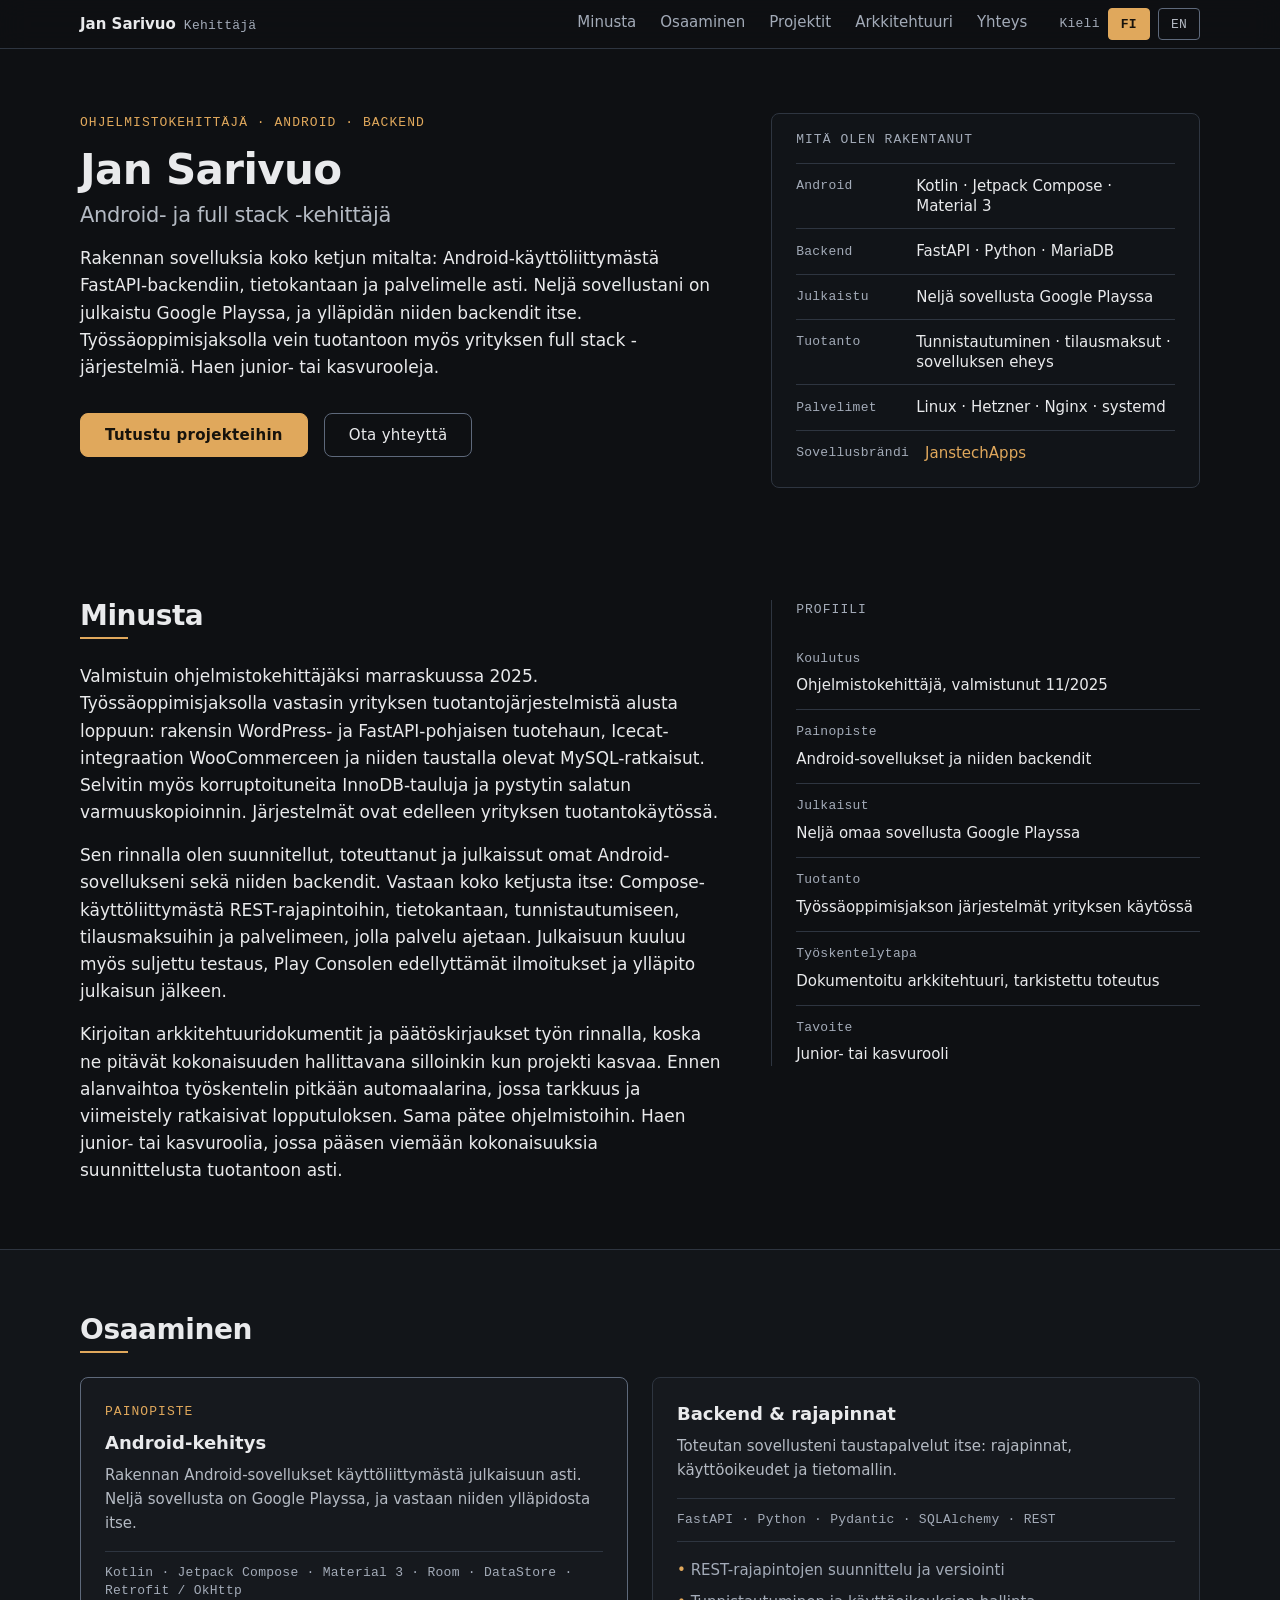
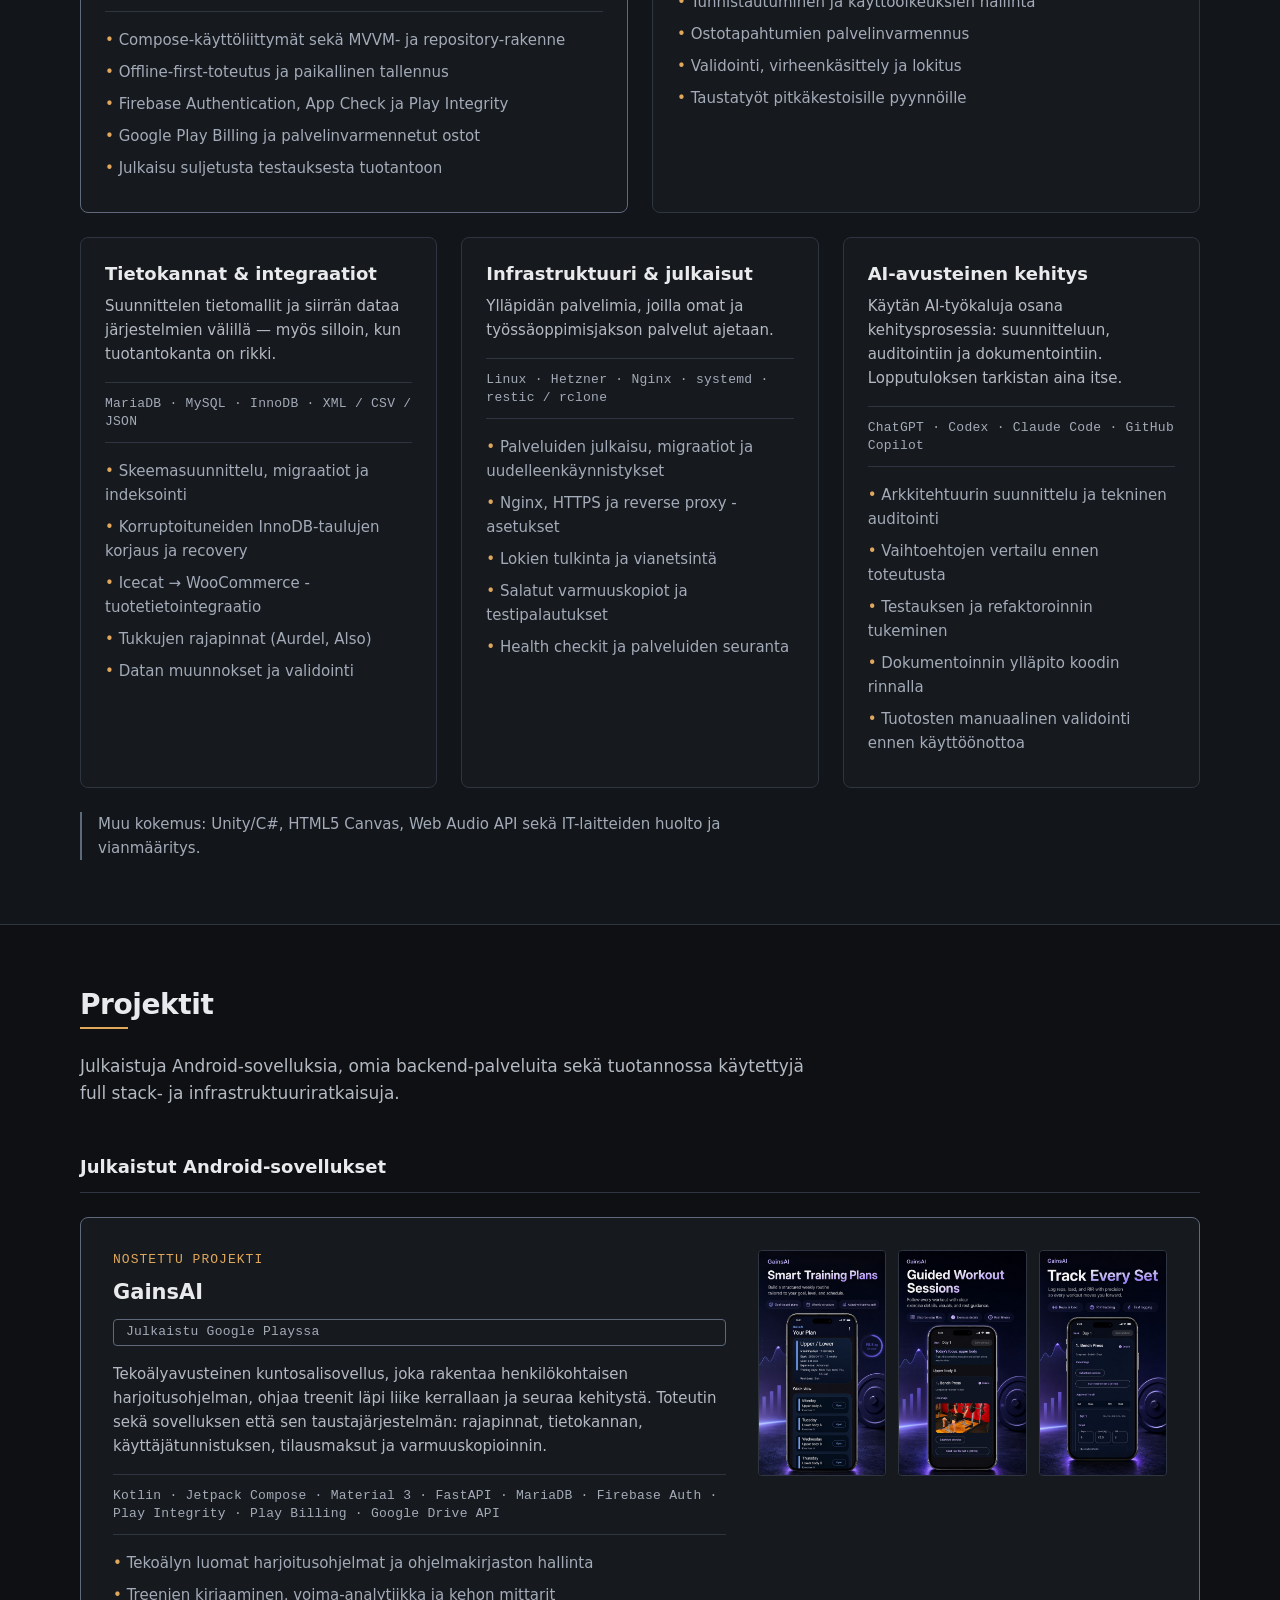
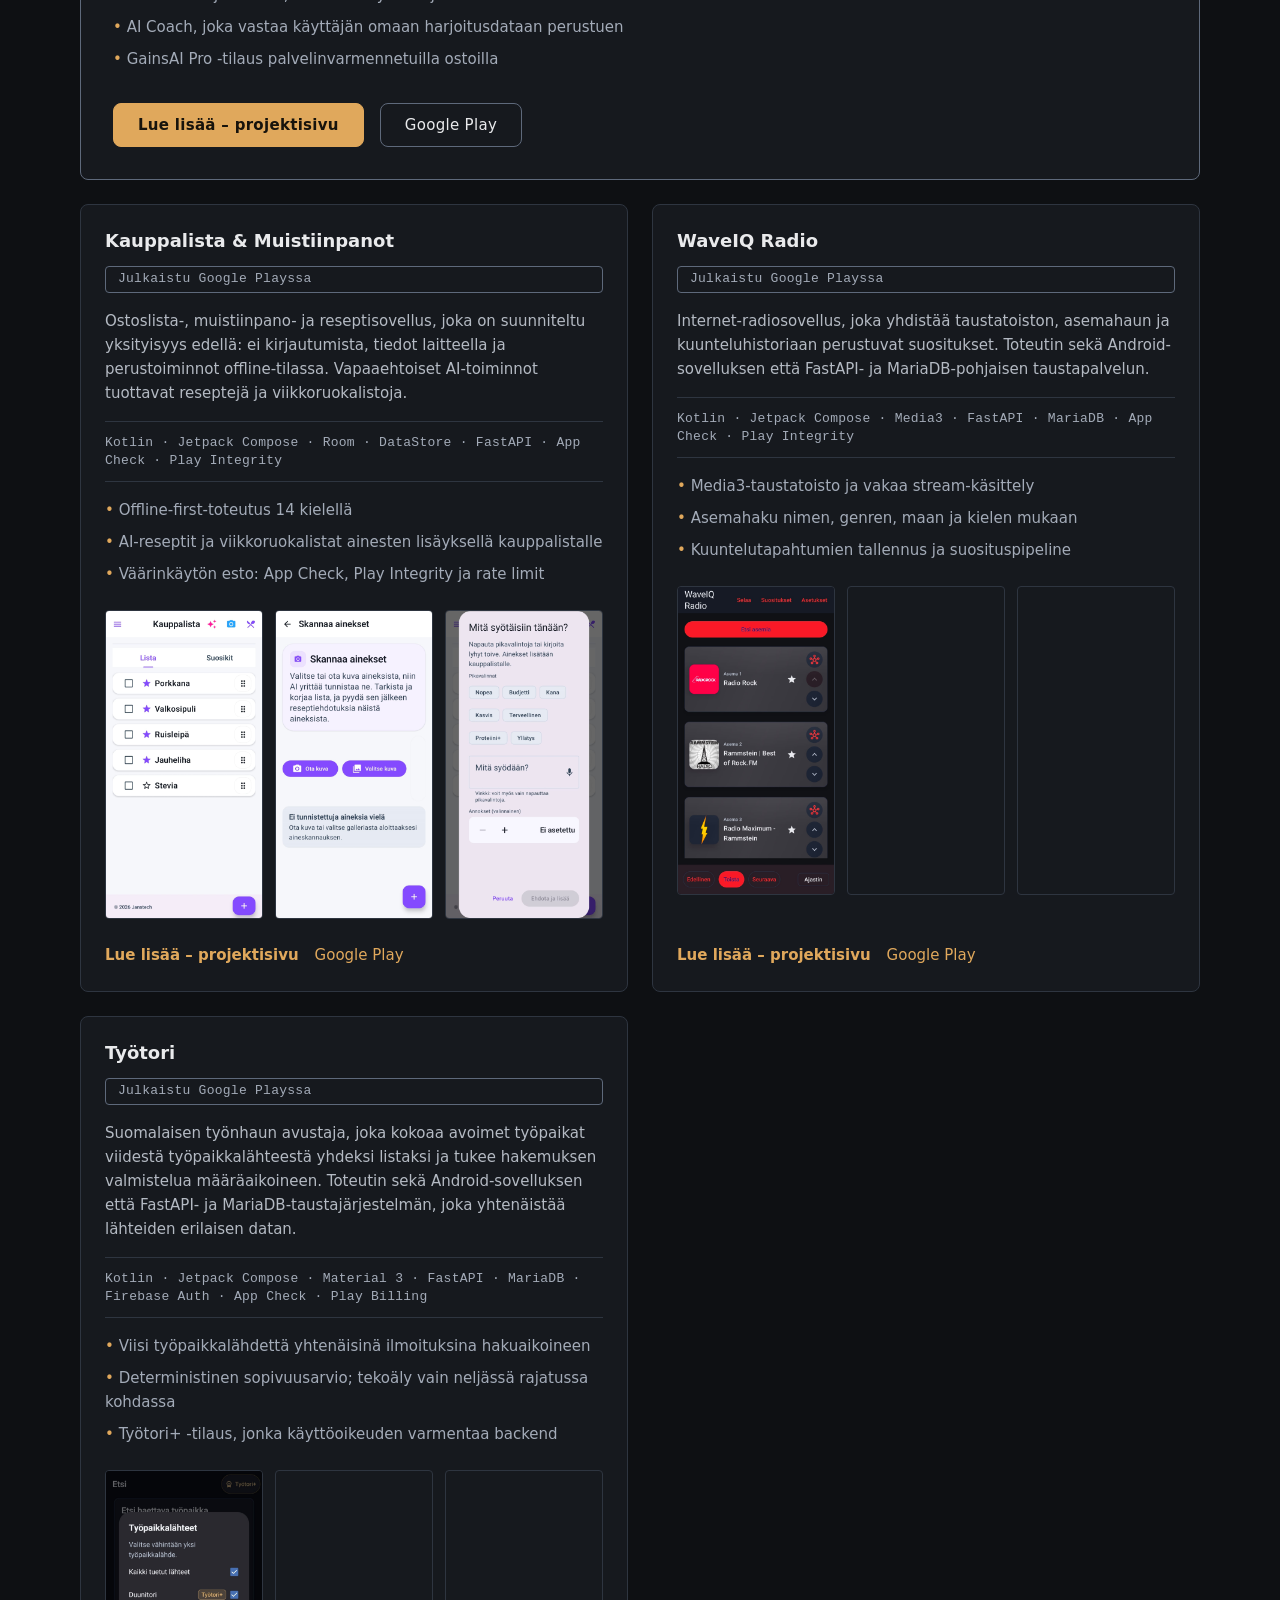
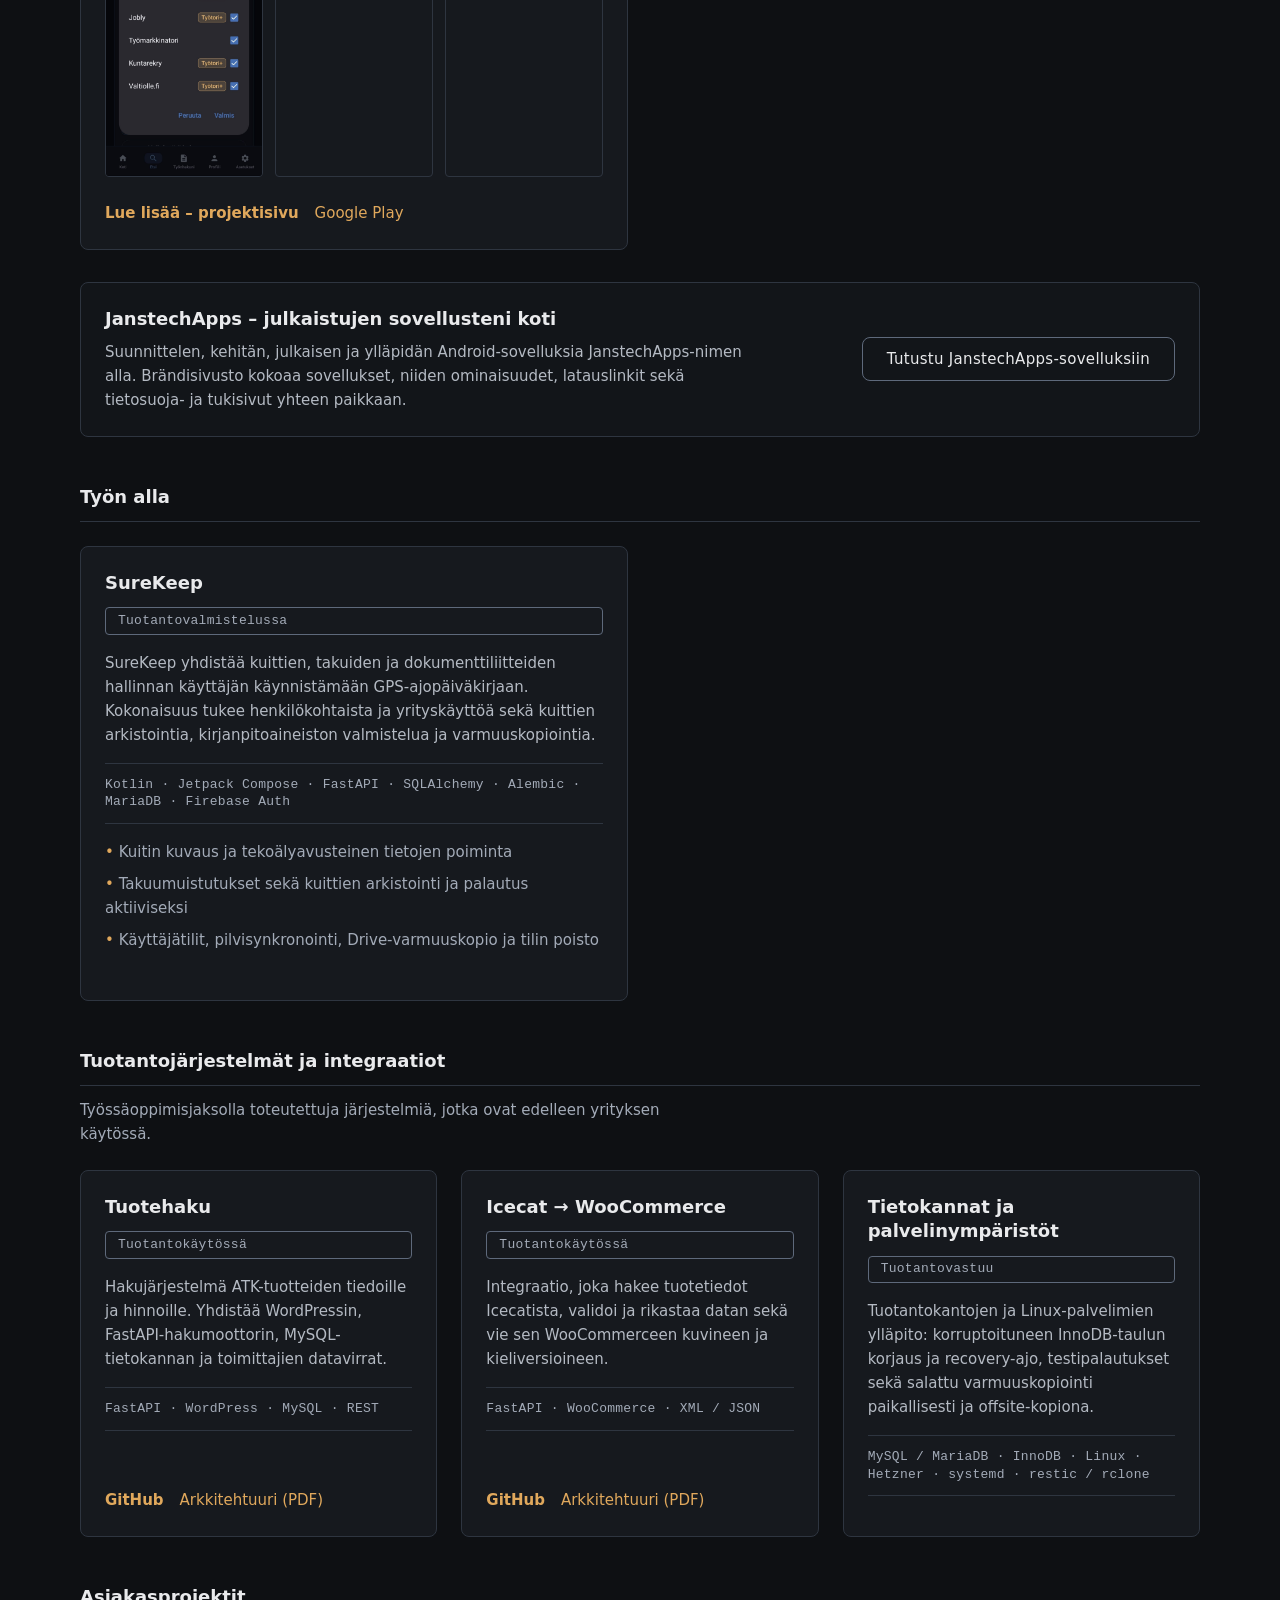
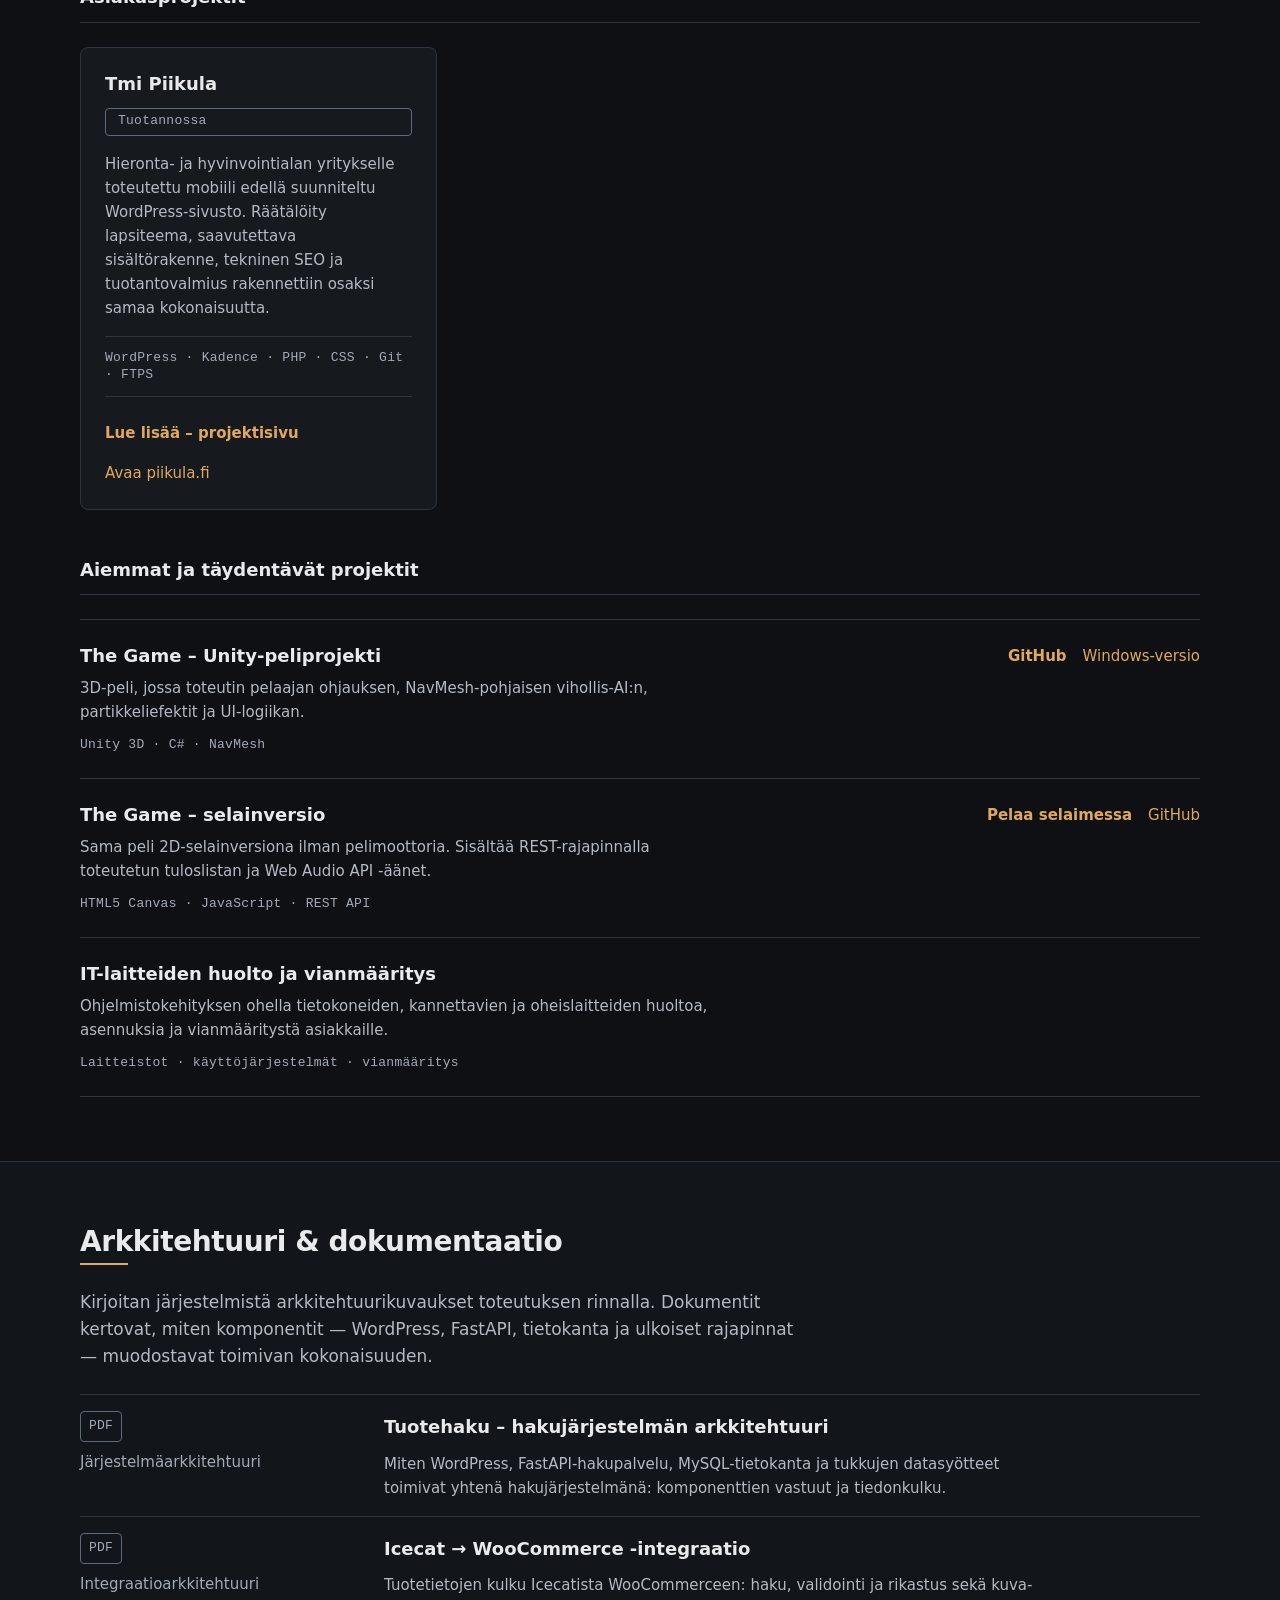
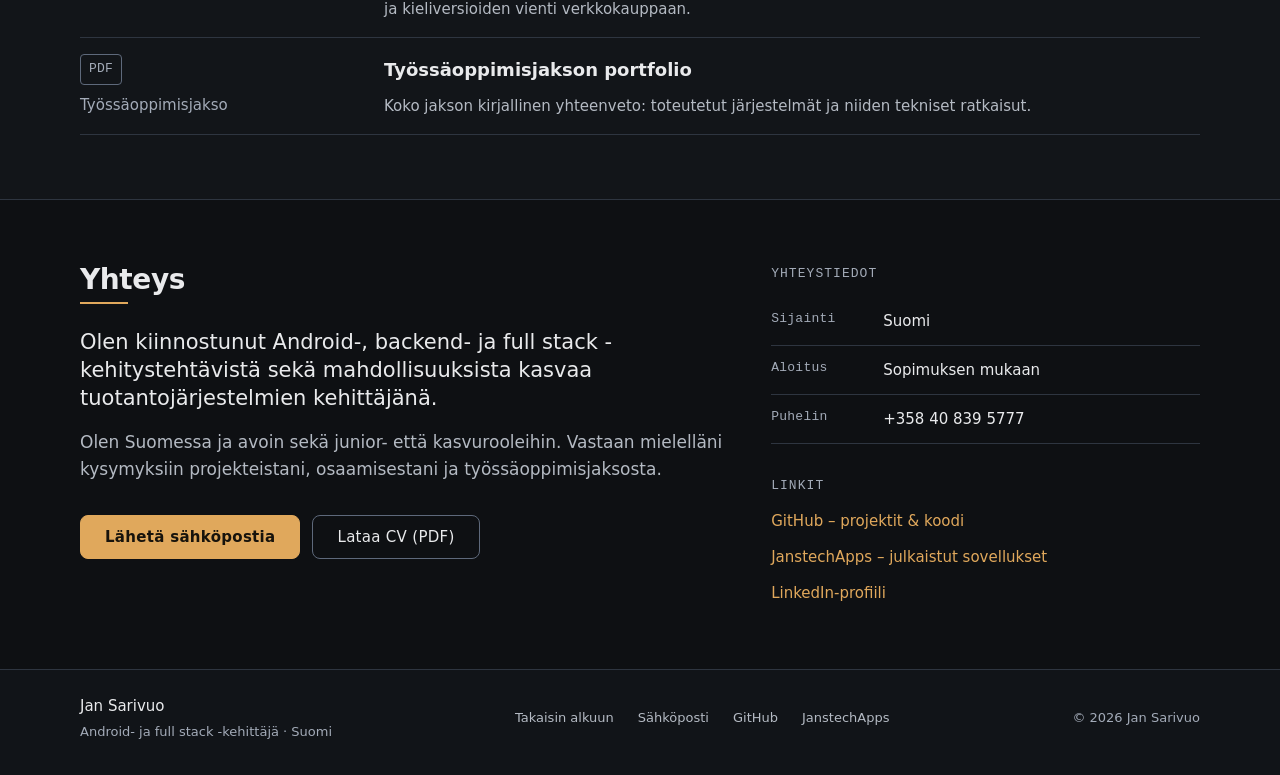
==== commit b1b1f95e: "Mark Piikula live in production" ====
--- a/index.html
+++ b/index.html
@@ -441,7 +441,7 @@
                 <div class="case-grid">
                     <article class="case-card">
                         <h4 data-i18n="case_piikula_title">Tmi Piikula</h4>
-                        <p class="project-status" data-i18n="status_launch_preparation">Tuotantototeutus valmis · Julkaisun viimeistely käynnissä</p>
+                        <p class="project-status" data-i18n="status_piikula_production">Tuotannossa</p>
                         <p data-i18n="case_piikula_desc">Hieronta- ja hyvinvointialan yritykselle toteutettu mobiili edellä suunniteltu WordPress-sivusto. Räätälöity lapsiteema, saavutettava sisältörakenne, tekninen SEO ja tuotantovalmius rakennettiin osaksi samaa kokonaisuutta.</p>
                         <p class="project-tech" data-i18n="case_piikula_tech">WordPress · Kadence · PHP · CSS · Git · FTPS</p>
                         <div class="project-actions">
@@ -846,7 +846,7 @@
         case_infra_title: "Tietokannat ja palvelinympäristöt",
         case_infra_desc: "Tuotantokantojen ja Linux-palvelimien ylläpito: korruptoituneen InnoDB-taulun korjaus ja recovery-ajo, testipalautukset sekä salattu varmuuskopiointi paikallisesti ja offsite-kopiona.",
         case_infra_tech: "MySQL / MariaDB · InnoDB · Linux · Hetzner · systemd · restic / rclone",
-        status_launch_preparation: "Tuotantototeutus valmis · Julkaisun viimeistely käynnissä",
+        status_piikula_production: "Tuotannossa",
         case_piikula_title: "Tmi Piikula",
         case_piikula_desc: "Hieronta- ja hyvinvointialan yritykselle toteutettu mobiili edellä suunniteltu WordPress-sivusto. Räätälöity lapsiteema, saavutettava sisältörakenne, tekninen SEO ja tuotantovalmius rakennettiin osaksi samaa kokonaisuutta.",
         case_piikula_tech: "WordPress · Kadence · PHP · CSS · Git · FTPS",
@@ -1086,7 +1086,7 @@
         case_infra_title: "Databases and server environments",
         case_infra_desc: "Maintaining production databases and Linux servers: repairing a corrupted InnoDB table and running recovery, performing test restores, and running encrypted backups locally and offsite.",
         case_infra_tech: "MySQL / MariaDB · InnoDB · Linux · Hetzner · systemd · restic / rclone",
-        status_launch_preparation: "Production implementation complete · Final launch preparation in progress",
+        status_piikula_production: "Live in production",
         case_piikula_title: "Tmi Piikula",
         case_piikula_desc: "A mobile-first WordPress website delivered for a massage and wellbeing business. A custom child theme, accessible content architecture, technical SEO, and production readiness were built as one whole.",
         case_piikula_tech: "WordPress · Kadence · PHP · CSS · Git · FTPS",
